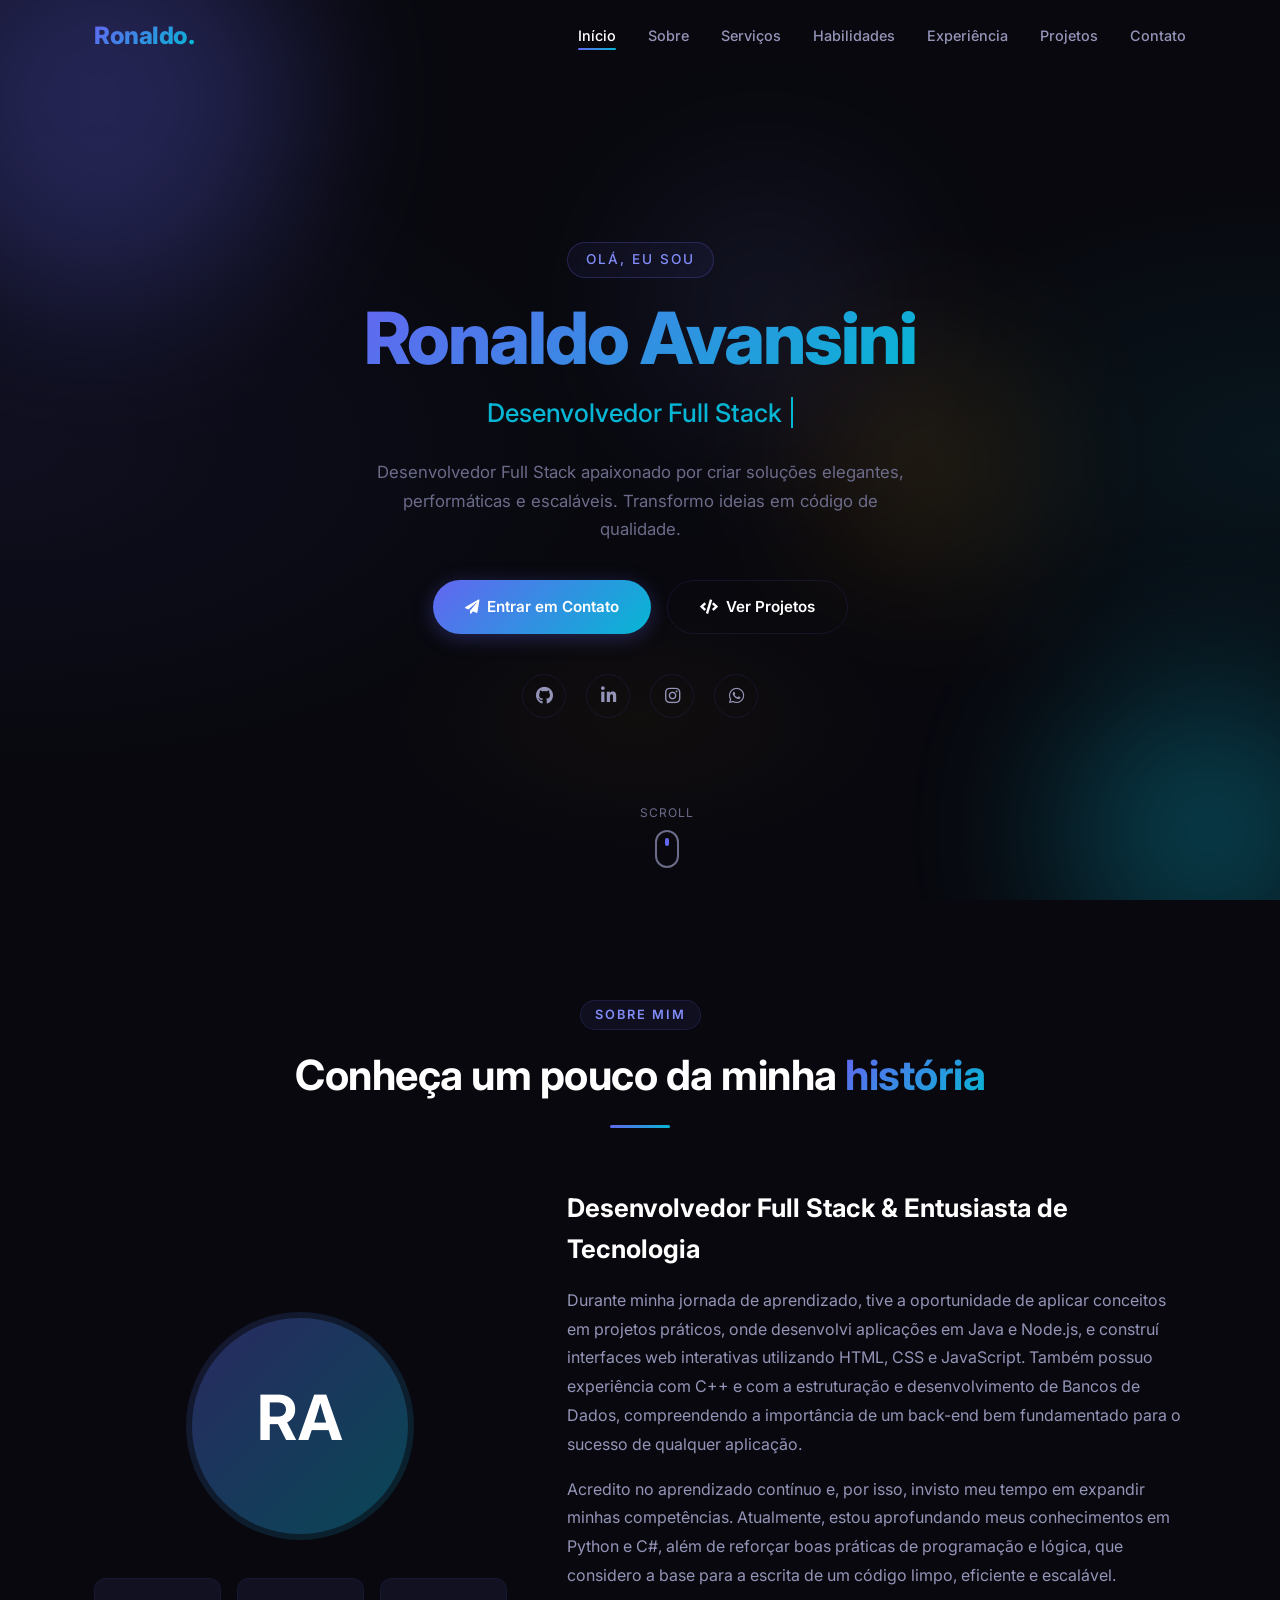
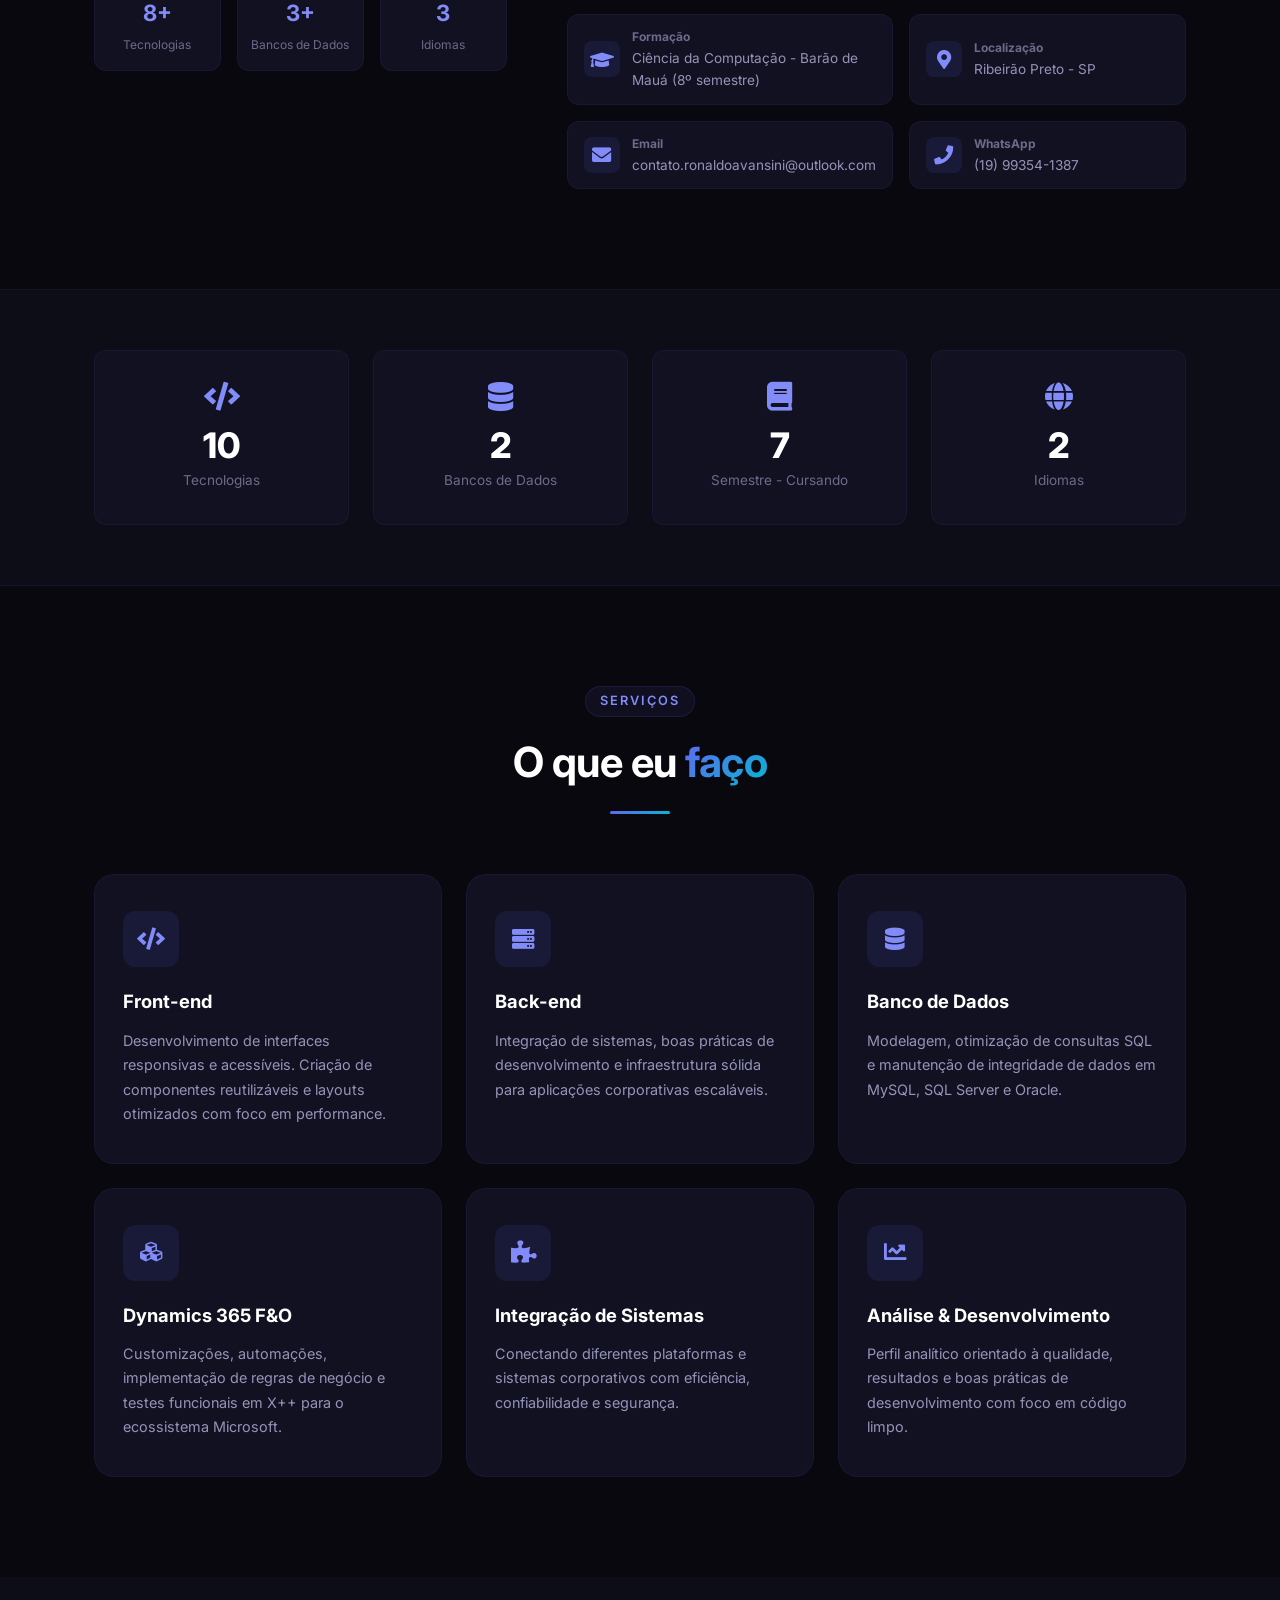
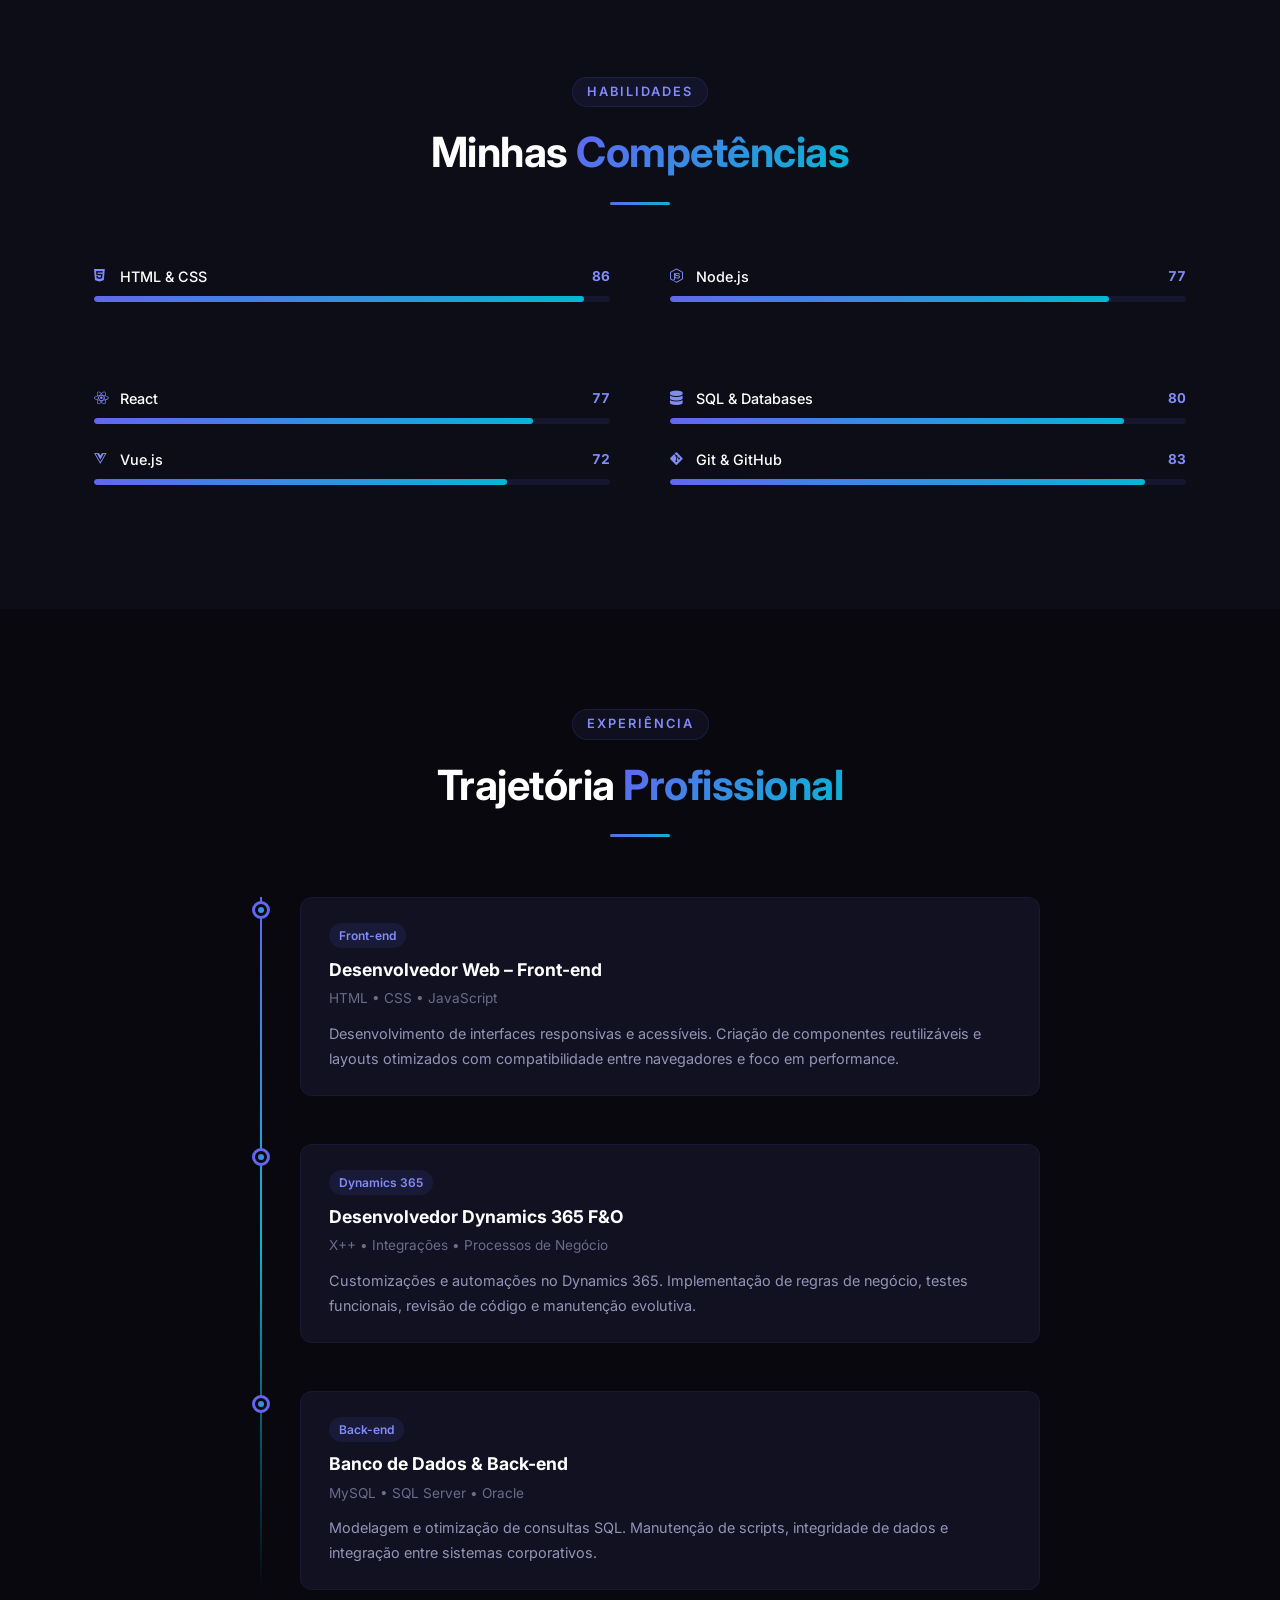
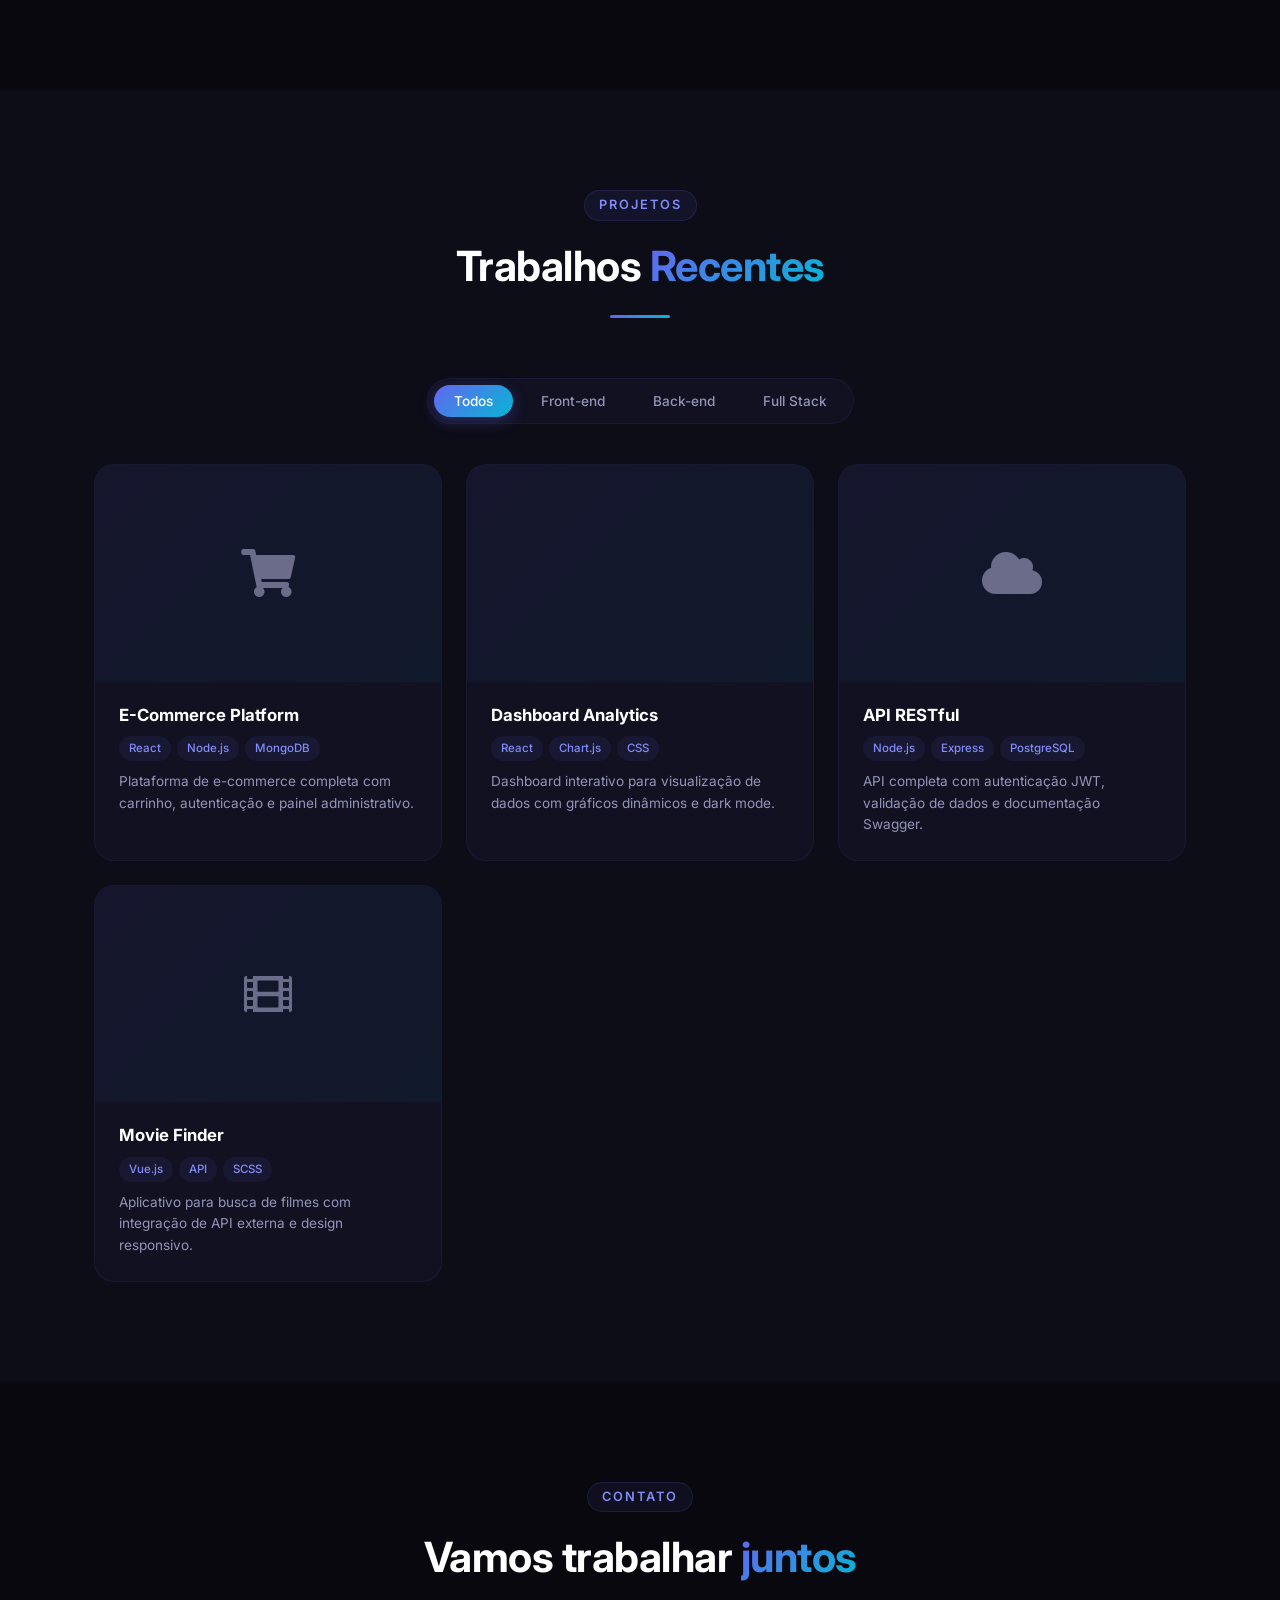
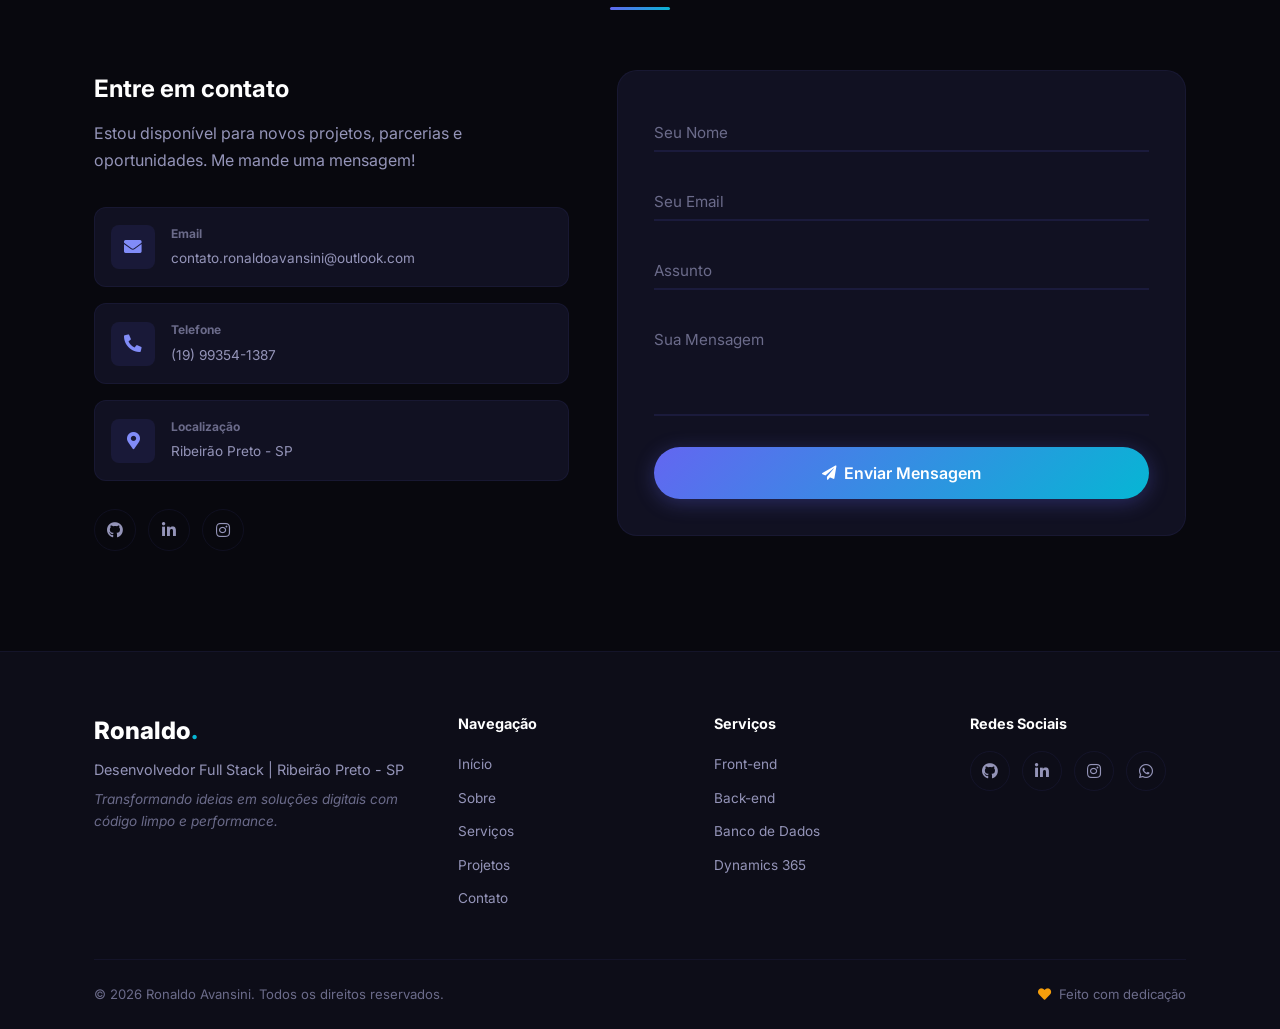
==== index.html @ d924226b "Reapply "Atualização de Interface" This reverts commit 28bd4f7b50e8bfcf56c2b84a82178a6b8c3a522e." ====
<!DOCTYPE html>
<html lang="pt-BR">
<head>
    <meta charset="UTF-8">
    <meta name="viewport" content="width=device-width, initial-scale=1.0">
    <meta name="description" content="Ronaldo Avansini - Desenvolvedor Full Stack especializado em Front-end, Back-end e Banco de Dados. Baseado em Ribeirão Preto - SP.">
    <meta name="theme-color" content="#6366f1">
    <meta name="author" content="Ronaldo Avansini">

    <link rel="preconnect" href="https://fonts.googleapis.com">
    <link rel="preconnect" href="https://fonts.gstatic.com" crossorigin>
    <link href="https://fonts.googleapis.com/css2?family=Inter:wght@300;400;500;600;700;800&display=swap" rel="stylesheet">

    <link rel="stylesheet" href="vendor/font-awesome/css/all.min.css">
    <link rel="stylesheet" href="css/style.css">

    <title>Ronaldo Avansini | Desenvolvedor Full Stack</title>
</head>
<body>

    <!-- Progress Bar -->
    <div class="progress-bar" id="progressBar"></div>

    <!-- Navbar -->
    <nav class="navbar" id="navbar">
        <div class="container">
            <a class="navbar-logo" href="#hero">
                <span class="logo-text">Ronaldo<span class="logo-accent">.</span></span>
            </a>
            <ul class="navbar-links" id="navLinks">
                <li><a href="#hero" class="nav-link active">Início</a></li>
                <li><a href="#about" class="nav-link">Sobre</a></li>
                <li><a href="#services" class="nav-link">Serviços</a></li>
                <li><a href="#skills" class="nav-link">Habilidades</a></li>
                <li><a href="#experience" class="nav-link">Experiência</a></li>
                <li><a href="#projects" class="nav-link">Projetos</a></li>
                <li><a href="#contact" class="nav-link">Contato</a></li>
            </ul>
            <button class="menu-toggle" id="menuToggle" aria-label="Menu">
                <span></span><span></span><span></span>
            </button>
        </div>
    </nav>

    <!-- Hero -->
    <section class="hero" id="hero">
        <div class="hero-bg">
            <div class="hero-orbs">
                <div class="orb orb-1"></div>
                <div class="orb orb-2"></div>
                <div class="orb orb-3"></div>
                <div class="orb orb-4"></div>
            </div>
        </div>
        <div class="container hero-content">
            <span class="hero-badge">Olá, eu sou</span>
            <h1 class="hero-title">Ronaldo Avansini</h1>
            <p class="hero-subtitle">
                <span class="typed-text" id="typedText"></span>
                <span class="cursor">&nbsp;</span>
            </p>
            <p class="hero-description">
                Desenvolvedor Full Stack apaixonado por criar soluções elegantes, performáticas e escaláveis. Transformo ideias em código de qualidade.
            </p>
            <div class="hero-buttons">
                <a href="#contact" class="btn btn-primary">
                    <i class="fas fa-paper-plane"></i> Entrar em Contato
                </a>
                <a href="#projects" class="btn btn-outline">
                    <i class="fas fa-code"></i> Ver Projetos
                </a>
            </div>
            <div class="hero-social">
                <a href="https://github.com/Getsuga01" target="_blank" rel="noopener noreferrer" aria-label="GitHub">
                    <i class="fab fa-github"></i>
                </a>
                <a href="https://linkedin.com/in/ronaldo-avansini" target="_blank" rel="noopener noreferrer" aria-label="LinkedIn">
                    <i class="fab fa-linkedin-in"></i>
                </a>
                <a href="https://instagram.com/ronaldoavansini" target="_blank" rel="noopener noreferrer" aria-label="Instagram">
                    <i class="fab fa-instagram"></i>
                </a>
                <a href="https://api.whatsapp.com/send?phone=5519993541387" target="_blank" rel="noopener noreferrer" aria-label="WhatsApp">
                    <i class="fab fa-whatsapp"></i>
                </a>
            </div>
        </div>
        <div class="scroll-indicator">
            <span>Scroll</span>
            <div class="scroll-mouse">
                <div class="scroll-dot"></div>
            </div>
        </div>
    </section>

    <!-- About -->
    <section class="section" id="about">
        <div class="container">
            <div class="section-header">
                <span class="section-tag">Sobre Mim</span>
                <h2 class="section-title">Conheça um pouco da minha <span class="gradient-text">história</span></h2>
                <div class="section-divider"></div>
            </div>
            <div class="about-grid">
                <div class="about-image-wrapper">
                    <div class="about-avatar">
                        <svg viewBox="0 0 200 200" xmlns="http://www.w3.org/2000/svg">
                            <defs>
                                <linearGradient id="avatarGrad" x1="0%" y1="0%" x2="100%" y2="100%">
                                    <stop offset="0%" stop-color="#6366f1"/>
                                    <stop offset="100%" stop-color="#06b6d4"/>
                                </linearGradient>
                            </defs>
                            <circle cx="100" cy="100" r="95" fill="url(#avatarGrad)" opacity="0.15"/>
                            <circle cx="100" cy="100" r="90" fill="url(#avatarGrad)" opacity="0.25"/>
                            <text x="100" y="112" text-anchor="middle" font-family="Inter, sans-serif" font-size="52" font-weight="700" fill="#fff">RA</text>
                        </svg>
                    </div>
                    <div class="about-stats-mini">
                        <div class="mini-stat">
                            <span class="mini-stat-num">8+</span>
                            <span class="mini-stat-label">Tecnologias</span>
                        </div>
                        <div class="mini-stat">
                            <span class="mini-stat-num">3+</span>
                            <span class="mini-stat-label">Bancos de Dados</span>
                        </div>
                        <div class="mini-stat">
                            <span class="mini-stat-num">3</span>
                            <span class="mini-stat-label">Idiomas</span>
                        </div>
                    </div>
                </div>
                <div class="about-content">
                    <h3 class="about-heading">Desenvolvedor Full Stack & Entusiasta de Tecnologia</h3>
                    <p class="about-text">
                        Durante minha jornada de aprendizado, tive a oportunidade de aplicar conceitos em projetos práticos, onde desenvolvi aplicações em Java e Node.js, e construí interfaces web interativas utilizando HTML, CSS e JavaScript. Também possuo experiência com C++ e com a estruturação e desenvolvimento de Bancos de Dados, compreendendo a importância de um back-end bem fundamentado para o sucesso de qualquer aplicação.
                    </p>
                    <p class="about-text">
                        Acredito no aprendizado contínuo e, por isso, invisto meu tempo em expandir minhas competências. Atualmente, estou aprofundando meus conhecimentos em Python e C#, além de reforçar boas práticas de programação e lógica, que considero a base para a escrita de um código limpo, eficiente e escalável.
                    </p>
                    <div class="about-info-grid">
                        <div class="about-info-item">
                            <i class="fas fa-graduation-cap"></i>
                            <div>
                                <strong>Formação</strong>
                                <span>Ciência da Computação - Barão de Mauá (8º semestre)</span>
                            </div>
                        </div>
                        <div class="about-info-item">
                            <i class="fas fa-map-marker-alt"></i>
                            <div>
                                <strong>Localização</strong>
                                <span>Ribeirão Preto - SP</span>
                            </div>
                        </div>
                        <div class="about-info-item">
                            <i class="fas fa-envelope"></i>
                            <div>
                                <strong>Email</strong>
                                <a href="mailto:contato.ronaldoavansini@outlook.com">contato.ronaldoavansini@outlook.com</a>
                            </div>
                        </div>
                        <div class="about-info-item">
                            <i class="fas fa-phone"></i>
                            <div>
                                <strong>WhatsApp</strong>
                                <a href="https://api.whatsapp.com/send?phone=5519993541387" target="_blank">(19) 99354-1387</a>
                            </div>
                        </div>
                    </div>
                </div>
            </div>
        </div>
    </section>

    <!-- Stats -->
    <section class="stats-section">
        <div class="container">
            <div class="stats-grid" id="statsGrid">
                <div class="stat-card">
                    <i class="fas fa-code"></i>
                    <div class="stat-number" data-target="11">0</div>
                    <span class="stat-label">Tecnologias</span>
                </div>
                <div class="stat-card">
                    <i class="fas fa-database"></i>
                    <div class="stat-number" data-target="3">0</div>
                    <span class="stat-label">Bancos de Dados</span>
                </div>
                <div class="stat-card">
                    <i class="fas fa-book"></i>
                    <div class="stat-number" data-target="8">0</div>
                    <span class="stat-label">Semestre - Cursando</span>
                </div>
                <div class="stat-card">
                    <i class="fas fa-globe"></i>
                    <div class="stat-number" data-target="3">0</div>
                    <span class="stat-label">Idiomas</span>
                </div>
            </div>
        </div>
    </section>

    <!-- Services -->
    <section class="section" id="services">
        <div class="container">
            <div class="section-header">
                <span class="section-tag">Serviços</span>
                <h2 class="section-title">O que eu <span class="gradient-text">faço</span></h2>
                <div class="section-divider"></div>
            </div>
            <div class="services-grid" id="servicesGrid">
                <div class="service-card" data-tilt>
                    <div class="service-icon">
                        <i class="fas fa-code"></i>
                    </div>
                    <h3 class="service-title">Front-end</h3>
                    <p class="service-desc">Desenvolvimento de interfaces responsivas e acessíveis. Criação de componentes reutilizáveis e layouts otimizados com foco em performance.</p>
                </div>
                <div class="service-card" data-tilt>
                    <div class="service-icon">
                        <i class="fas fa-server"></i>
                    </div>
                    <h3 class="service-title">Back-end</h3>
                    <p class="service-desc">Integração de sistemas, boas práticas de desenvolvimento e infraestrutura sólida para aplicações corporativas escaláveis.</p>
                </div>
                <div class="service-card" data-tilt>
                    <div class="service-icon">
                        <i class="fas fa-database"></i>
                    </div>
                    <h3 class="service-title">Banco de Dados</h3>
                    <p class="service-desc">Modelagem, otimização de consultas SQL e manutenção de integridade de dados em MySQL, SQL Server e Oracle.</p>
                </div>
                <div class="service-card" data-tilt>
                    <div class="service-icon">
                        <i class="fas fa-cubes"></i>
                    </div>
                    <h3 class="service-title">Dynamics 365 F&O</h3>
                    <p class="service-desc">Customizações, automações, implementação de regras de negócio e testes funcionais em X++ para o ecossistema Microsoft.</p>
                </div>
                <div class="service-card" data-tilt>
                    <div class="service-icon">
                        <i class="fas fa-puzzle-piece"></i>
                    </div>
                    <h3 class="service-title">Integração de Sistemas</h3>
                    <p class="service-desc">Conectando diferentes plataformas e sistemas corporativos com eficiência, confiabilidade e segurança.</p>
                </div>
                <div class="service-card" data-tilt>
                    <div class="service-icon">
                        <i class="fas fa-chart-line"></i>
                    </div>
                    <h3 class="service-title">Análise & Desenvolvimento</h3>
                    <p class="service-desc">Perfil analítico orientado à qualidade, resultados e boas práticas de desenvolvimento com foco em código limpo.</p>
                </div>
            </div>
        </div>
    </section>

    <!-- Skills -->
    <section class="section section-alt" id="skills">
        <div class="container">
            <div class="section-header">
                <span class="section-tag">Habilidades</span>
                <h2 class="section-title">Minhas <span class="gradient-text">Competências</span></h2>
                <div class="section-divider"></div>
            </div>
            <div class="skills-grid" id="skillsGrid">
                <div class="skill-group">
                    <div class="skill-item">
                        <div class="skill-header">
                            <span><i class="fab fa-html5"></i> HTML & CSS</span>
                            <span class="skill-percent" data-target="95">0%</span>
                        </div>
                        <div class="skill-bar">
                            <div class="skill-progress" data-width="95"></div>
                        </div>
                    </div>
                    <div class="skill-item">
                        <div class="skill-header">
                            <span><i class="fab fa-js"></i> JavaScript</span>
                            <span class="skill-percent" data-target="90">0%</span>
                        </div>
                        <div class="skill-bar">
                            <div class="skill-progress" data-width="90"></div>
                        </div>
                    </div>
                    <div class="skill-item">
                        <div class="skill-header">
                            <span><i class="fab fa-react"></i> React</span>
                            <span class="skill-percent" data-target="85">0%</span>
                        </div>
                        <div class="skill-bar">
                            <div class="skill-progress" data-width="85"></div>
                        </div>
                    </div>
                    <div class="skill-item">
                        <div class="skill-header">
                            <span><i class="fab fa-vuejs"></i> Vue.js</span>
                            <span class="skill-percent" data-target="80">0%</span>
                        </div>
                        <div class="skill-bar">
                            <div class="skill-progress" data-width="80"></div>
                        </div>
                    </div>
                </div>
                <div class="skill-group">
                    <div class="skill-item">
                        <div class="skill-header">
                            <span><i class="fab fa-node-js"></i> Node.js</span>
                            <span class="skill-percent" data-target="85">0%</span>
                        </div>
                        <div class="skill-bar">
                            <div class="skill-progress" data-width="85"></div>
                        </div>
                    </div>
                    <div class="skill-item">
                        <div class="skill-header">
                            <span><i class="fab fa-python"></i> Python</span>
                            <span class="skill-percent" data-target="75">0%</span>
                        </div>
                        <div class="skill-bar">
                            <div class="skill-progress" data-width="75"></div>
                        </div>
                    </div>
                    <div class="skill-item">
                        <div class="skill-header">
                            <span><i class="fas fa-database"></i> SQL & Databases</span>
                            <span class="skill-percent" data-target="88">0%</span>
                        </div>
                        <div class="skill-bar">
                            <div class="skill-progress" data-width="88"></div>
                        </div>
                    </div>
                    <div class="skill-item">
                        <div class="skill-header">
                            <span><i class="fab fa-git-alt"></i> Git & GitHub</span>
                            <span class="skill-percent" data-target="92">0%</span>
                        </div>
                        <div class="skill-bar">
                            <div class="skill-progress" data-width="92"></div>
                        </div>
                    </div>
                </div>
            </div>
        </div>
    </section>

    <!-- Experience -->
    <section class="section" id="experience">
        <div class="container">
            <div class="section-header">
                <span class="section-tag">Experiência</span>
                <h2 class="section-title">Trajetória <span class="gradient-text">Profissional</span></h2>
                <div class="section-divider"></div>
            </div>
            <div class="timeline" id="timeline">
                <div class="timeline-item">
                    <div class="timeline-dot"></div>
                    <div class="timeline-content">
                        <span class="timeline-tag">Front-end</span>
                        <h3>Desenvolvedor Web – Front-end</h3>
                        <div class="timeline-company">HTML &bull; CSS &bull; JavaScript</div>
                        <p>Desenvolvimento de interfaces responsivas e acessíveis. Criação de componentes reutilizáveis e layouts otimizados com compatibilidade entre navegadores e foco em performance.</p>
                    </div>
                </div>
                <div class="timeline-item">
                    <div class="timeline-dot"></div>
                    <div class="timeline-content">
                        <span class="timeline-tag">Dynamics 365</span>
                        <h3>Desenvolvedor Dynamics 365 F&O</h3>
                        <div class="timeline-company">X++ &bull; Integrações &bull; Processos de Negócio</div>
                        <p>Customizações e automações no Dynamics 365. Implementação de regras de negócio, testes funcionais, revisão de código e manutenção evolutiva.</p>
                    </div>
                </div>
                <div class="timeline-item">
                    <div class="timeline-dot"></div>
                    <div class="timeline-content">
                        <span class="timeline-tag">Back-end</span>
                        <h3>Banco de Dados & Back-end</h3>
                        <div class="timeline-company">MySQL &bull; SQL Server &bull; Oracle</div>
                        <p>Modelagem e otimização de consultas SQL. Manutenção de scripts, integridade de dados e integração entre sistemas corporativos.</p>
                    </div>
                </div>
            </div>
        </div>
    </section>

    <!-- Projects -->
    <section class="section section-alt" id="projects">
        <div class="container">
            <div class="section-header">
                <span class="section-tag">Projetos</span>
                <h2 class="section-title">Trabalhos <span class="gradient-text">Recentes</span></h2>
                <div class="section-divider"></div>
            </div>
            <div class="projects-header">
                <div class="projects-filter" id="projectsFilter">
                    <button class="filter-btn active" data-filter="all">Todos</button>
                    <button class="filter-btn" data-filter="frontend">Front-end</button>
                    <button class="filter-btn" data-filter="backend">Back-end</button>
                    <button class="filter-btn" data-filter="fullstack">Full Stack</button>
                </div>
            </div>
            <div class="projects-grid" id="projectsGrid">

                <div class="project-card" data-category="fullstack">
                    <div class="project-thumb">
                        <div class="project-placeholder">
                            <i class="fas fa-shopping-cart"></i>
                        </div>
                        <div class="project-overlay">
                            <a href="https://github.com/Getsuga01" target="_blank" class="project-link">
                                <i class="fab fa-github"></i> Ver Código
                            </a>
                        </div>
                    </div>
                    <div class="project-info">
                        <h3>E-Commerce Platform</h3>
                        <div class="project-tags">
                            <span>React</span><span>Node.js</span><span>MongoDB</span>
                        </div>
                        <p>Plataforma de e-commerce completa com carrinho, autenticação e painel administrativo.</p>
                    </div>
                </div>

                <div class="project-card" data-category="frontend">
                    <div class="project-thumb">
                        <div class="project-placeholder">
                            <i class="fas fa-dashboard"></i>
                        </div>
                        <div class="project-overlay">
                            <a href="https://github.com/Getsuga01" target="_blank" class="project-link">
                                <i class="fab fa-github"></i> Ver Código
                            </a>
                        </div>
                    </div>
                    <div class="project-info">
                        <h3>Dashboard Analytics</h3>
                        <div class="project-tags">
                            <span>React</span><span>Chart.js</span><span>CSS</span>
                        </div>
                        <p>Dashboard interativo para visualização de dados com gráficos dinâmicos e dark mode.</p>
                    </div>
                </div>

                <div class="project-card" data-category="backend">
                    <div class="project-thumb">
                        <div class="project-placeholder">
                            <i class="fas fa-cloud"></i>
                        </div>
                        <div class="project-overlay">
                            <a href="https://github.com/Getsuga01" target="_blank" class="project-link">
                                <i class="fab fa-github"></i> Ver Código
                            </a>
                        </div>
                    </div>
                    <div class="project-info">
                        <h3>API RESTful</h3>
                        <div class="project-tags">
                            <span>Node.js</span><span>Express</span><span>PostgreSQL</span>
                        </div>
                        <p>API completa com autenticação JWT, validação de dados e documentação Swagger.</p>
                    </div>
                </div>

                <div class="project-card" data-category="frontend">
                    <div class="project-thumb">
                        <div class="project-placeholder">
                            <i class="fas fa-film"></i>
                        </div>
                        <div class="project-overlay">
                            <a href="https://github.com/Getsuga01" target="_blank" class="project-link">
                                <i class="fab fa-github"></i> Ver Código
                            </a>
                        </div>
                    </div>
                    <div class="project-info">
                        <h3>Movie Finder</h3>
                        <div class="project-tags">
                            <span>Vue.js</span><span>API</span><span>SCSS</span>
                        </div>
                        <p>Aplicativo para busca de filmes com integração de API externa e design responsivo.</p>
                    </div>
                </div>

            </div>
        </div>
    </section>

    <!-- Contact -->
    <section class="section" id="contact">
        <div class="container">
            <div class="section-header">
                <span class="section-tag">Contato</span>
                <h2 class="section-title">Vamos trabalhar <span class="gradient-text">juntos</span></h2>
                <div class="section-divider"></div>
            </div>
            <div class="contact-grid">
                <div class="contact-info">
                    <h3>Entre em contato</h3>
                    <p>Estou disponível para novos projetos, parcerias e oportunidades. Me mande uma mensagem!</p>
                    <div class="contact-details">
                        <div class="contact-item">
                            <div class="contact-icon">
                                <i class="fas fa-envelope"></i>
                            </div>
                            <div>
                                <strong>Email</strong>
                                <a href="mailto:contato.ronaldoavansini@outlook.com">contato.ronaldoavansini@outlook.com</a>
                            </div>
                        </div>
                        <div class="contact-item">
                            <div class="contact-icon">
                                <i class="fas fa-phone-alt"></i>
                            </div>
                            <div>
                                <strong>Telefone</strong>
                                <a href="https://api.whatsapp.com/send?phone=5519993541387" target="_blank">(19) 99354-1387</a>
                            </div>
                        </div>
                        <div class="contact-item">
                            <div class="contact-icon">
                                <i class="fas fa-map-marker-alt"></i>
                            </div>
                            <div>
                                <strong>Localização</strong>
                                <span>Ribeirão Preto - SP</span>
                            </div>
                        </div>
                    </div>
                    <div class="contact-social">
                        <a href="https://github.com/Getsuga01" target="_blank" rel="noopener noreferrer" aria-label="GitHub">
                            <i class="fab fa-github"></i>
                        </a>
                        <a href="https://linkedin.com/in/ronaldo-avansini" target="_blank" rel="noopener noreferrer" aria-label="LinkedIn">
                            <i class="fab fa-linkedin-in"></i>
                        </a>
                        <a href="https://instagram.com/ronaldoavansini" target="_blank" rel="noopener noreferrer" aria-label="Instagram">
                            <i class="fab fa-instagram"></i>
                        </a>
                    </div>
                </div>
                <form class="contact-form" id="contactForm">
                    <div class="form-group">
                        <input type="text" id="formName" class="form-input" required>
                        <label for="formName" class="form-label">Seu Nome</label>
                        <span class="form-line"></span>
                    </div>
                    <div class="form-group">
                        <input type="email" id="formEmail" class="form-input" required>
                        <label for="formEmail" class="form-label">Seu Email</label>
                        <span class="form-line"></span>
                    </div>
                    <div class="form-group">
                        <input type="text" id="formSubject" class="form-input" required>
                        <label for="formSubject" class="form-label">Assunto</label>
                        <span class="form-line"></span>
                    </div>
                    <div class="form-group">
                        <textarea id="formMessage" class="form-input" rows="4" required></textarea>
                        <label for="formMessage" class="form-label">Sua Mensagem</label>
                        <span class="form-line"></span>
                    </div>
                    <button type="submit" class="btn btn-primary btn-submit">
                        <i class="fas fa-paper-plane"></i> Enviar Mensagem
                    </button>
                </form>
            </div>
        </div>
    </section>

    <!-- Footer -->
    <footer class="footer">
        <div class="container">
            <div class="footer-grid">
                <div class="footer-brand">
                    <h3>Ronaldo<span class="logo-accent">.</span></h3>
                    <p>Desenvolvedor Full Stack | Ribeirão Preto - SP</p>
                    <p class="footer-tagline">Transformando ideias em soluções digitais com código limpo e performance.</p>
                </div>
                <div class="footer-links">
                    <h4>Navegação</h4>
                    <ul>
                        <li><a href="#hero">Início</a></li>
                        <li><a href="#about">Sobre</a></li>
                        <li><a href="#services">Serviços</a></li>
                        <li><a href="#projects">Projetos</a></li>
                        <li><a href="#contact">Contato</a></li>
                    </ul>
                </div>
                <div class="footer-links">
                    <h4>Serviços</h4>
                    <ul>
                        <li><a href="#services">Front-end</a></li>
                        <li><a href="#services">Back-end</a></li>
                        <li><a href="#services">Banco de Dados</a></li>
                        <li><a href="#services">Dynamics 365</a></li>
                    </ul>
                </div>
                <div class="footer-social">
                    <h4>Redes Sociais</h4>
                    <div class="footer-social-links">
                        <a href="https://github.com/Getsuga01" target="_blank" rel="noopener noreferrer" aria-label="GitHub">
                            <i class="fab fa-github"></i>
                        </a>
                        <a href="https://linkedin.com/in/ronaldo-avansini" target="_blank" rel="noopener noreferrer" aria-label="LinkedIn">
                            <i class="fab fa-linkedin-in"></i>
                        </a>
                        <a href="https://instagram.com/ronaldoavansini" target="_blank" rel="noopener noreferrer" aria-label="Instagram">
                            <i class="fab fa-instagram"></i>
                        </a>
                        <a href="https://api.whatsapp.com/send?phone=5519993541387" target="_blank" rel="noopener noreferrer" aria-label="WhatsApp">
                            <i class="fab fa-whatsapp"></i>
                        </a>
                    </div>
                </div>
            </div>
            <div class="footer-bottom">
                <p>&copy; 2026 Ronaldo Avansini. Todos os direitos reservados.</p>
                <p class="footer-made-with">
                    <i class="fas fa-heart"></i> Feito com dedicação
                </p>
            </div>
        </div>
    </footer>

    <!-- Back to Top -->
    <button class="back-to-top" id="backToTop" aria-label="Voltar ao topo">
        <i class="fas fa-arrow-up"></i>
    </button>

    <script src="js/main.js" defer></script>
</body>
</html>
---- css/style.css ----
/* ============================================
   Ronaldo Avansini | Portfolio v3.0
   Design System & Styles
   ============================================ */

/* --- Variables / Design Tokens --- */
:root {
    --primary: #6366f1;
    --primary-dark: #4f46e5;
    --primary-light: #818cf8;
    --secondary: #06b6d4;
    --accent: #f59e0b;
    --bg: #08080e;
    --bg-alt: #0d0d18;
    --bg-card: #111122;
    --bg-card-hover: #181830;
    --text: #ffffff;
    --text-secondary: #9494b8;
    --text-muted: #6b6b8a;
    --border: rgba(99, 102, 241, 0.12);
    --border-light: rgba(99, 102, 241, 0.08);
    --gradient-primary: linear-gradient(135deg, var(--primary), var(--secondary));
    --gradient-accent: linear-gradient(135deg, var(--primary), var(--accent));
    --gradient-bg: linear-gradient(180deg, var(--bg) 0%, var(--bg-alt) 100%);
    --radius-sm: 8px;
    --radius-md: 12px;
    --radius-lg: 20px;
    --radius-xl: 28px;
    --shadow-sm: 0 2px 8px rgba(0,0,0,0.3);
    --shadow-md: 0 4px 20px rgba(0,0,0,0.4);
    --shadow-lg: 0 8px 40px rgba(0,0,0,0.5);
    --shadow-glow: 0 0 30px rgba(99, 102, 241, 0.15);
    --transition: 0.3s cubic-bezier(0.4, 0, 0.2, 1);
    --transition-slow: 0.5s cubic-bezier(0.4, 0, 0.2, 1);
    --font: 'Inter', -apple-system, BlinkMacSystemFont, sans-serif;
    --container: 1140px;
    --nav-height: 72px;
}

/* --- Reset & Base --- */
*, *::before, *::after {
    margin: 0;
    padding: 0;
    box-sizing: border-box;
}

html {
    scroll-behavior: smooth;
    scroll-padding-top: var(--nav-height);
}

body {
    font-family: var(--font);
    background: var(--bg);
    color: var(--text);
    line-height: 1.6;
    overflow-x: hidden;
    -webkit-font-smoothing: antialiased;
}

::-webkit-scrollbar { width: 6px; }
::-webkit-scrollbar-track { background: var(--bg); }
::-webkit-scrollbar-thumb { background: var(--primary); border-radius: 3px; }
::selection { background: var(--primary); color: #fff; }

img { max-width: 100%; display: block; }
a { text-decoration: none; color: inherit; }
ul { list-style: none; }

.container {
    max-width: var(--container);
    margin: 0 auto;
    padding: 0 24px;
}

/* --- Progress Bar --- */
.progress-bar {
    position: fixed;
    top: 0;
    left: 0;
    height: 3px;
    background: var(--gradient-primary);
    z-index: 9999;
    width: 0%;
    transition: width 0.1s linear;
}

/* --- Navbar --- */
.navbar {
    position: fixed;
    top: 0;
    left: 0;
    right: 0;
    height: var(--nav-height);
    z-index: 1000;
    transition: var(--transition);
    background: transparent;
}

.navbar.scrolled {
    background: rgba(8, 8, 14, 0.85);
    backdrop-filter: blur(20px);
    -webkit-backdrop-filter: blur(20px);
    border-bottom: 1px solid var(--border);
}

.navbar .container {
    display: flex;
    align-items: center;
    justify-content: space-between;
    height: 100%;
}

.navbar-logo {
    font-size: 1.5rem;
    font-weight: 800;
    letter-spacing: -0.5px;
}

.logo-text {
    background: var(--gradient-primary);
    -webkit-background-clip: text;
    -webkit-text-fill-color: transparent;
    background-clip: text;
}

.logo-accent {
    -webkit-text-fill-color: initial;
    color: var(--secondary);
}

.navbar-links {
    display: flex;
    gap: 32px;
    align-items: center;
}

.nav-link {
    font-size: 0.9rem;
    font-weight: 500;
    color: var(--text-secondary);
    position: relative;
    padding: 4px 0;
    transition: var(--transition);
}

.nav-link::after {
    content: '';
    position: absolute;
    bottom: -2px;
    left: 0;
    width: 0;
    height: 2px;
    background: var(--gradient-primary);
    transition: var(--transition);
    border-radius: 1px;
}

.nav-link:hover,
.nav-link.active {
    color: var(--text);
}

.nav-link:hover::after,
.nav-link.active::after {
    width: 100%;
}

.menu-toggle {
    display: none;
    background: none;
    border: none;
    cursor: pointer;
    padding: 8px;
    flex-direction: column;
    gap: 5px;
    z-index: 1001;
}

.menu-toggle span {
    display: block;
    width: 24px;
    height: 2px;
    background: var(--text);
    border-radius: 2px;
    transition: var(--transition);
}

.menu-toggle.open span:nth-child(1) {
    transform: rotate(45deg) translate(5px, 5px);
}

.menu-toggle.open span:nth-child(2) {
    opacity: 0;
}

.menu-toggle.open span:nth-child(3) {
    transform: rotate(-45deg) translate(5px, -5px);
}

/* --- Hero --- */
.hero {
    position: relative;
    min-height: 100vh;
    display: flex;
    align-items: center;
    overflow: hidden;
    background: var(--bg);
}

.hero-bg {
    position: absolute;
    inset: 0;
    overflow: hidden;
}

.hero-bg::before {
    content: '';
    position: absolute;
    inset: 0;
    background:
        radial-gradient(ellipse 80% 60% at 0% 50%, rgba(99, 102, 241, 0.08) 0%, transparent 60%),
        radial-gradient(ellipse 60% 50% at 100% 50%, rgba(6, 182, 212, 0.08) 0%, transparent 60%),
        radial-gradient(ellipse 40% 30% at 50% 80%, rgba(245, 158, 11, 0.04) 0%, transparent 50%);
}

.hero-orbs {
    position: absolute;
    inset: 0;
    pointer-events: none;
}

.orb {
    position: absolute;
    border-radius: 50%;
    filter: blur(80px);
    opacity: 0.3;
}

.orb-1 {
    width: 400px;
    height: 400px;
    background: var(--primary);
    top: -100px;
    left: -100px;
    animation: orbFloat 20s ease-in-out infinite;
}

.orb-2 {
    width: 300px;
    height: 300px;
    background: var(--secondary);
    bottom: -80px;
    right: -80px;
    animation: orbFloat 25s ease-in-out infinite reverse;
}

.orb-3 {
    width: 200px;
    height: 200px;
    background: var(--accent);
    top: 40%;
    right: 20%;
    animation: orbFloat 30s ease-in-out infinite 5s;
    opacity: 0.15;
}

.orb-4 {
    width: 250px;
    height: 250px;
    background: var(--primary-light);
    top: 20%;
    left: 50%;
    animation: orbFloat 22s ease-in-out infinite 2s;
    opacity: 0.1;
}

.hero-content {
    position: relative;
    z-index: 2;
    text-align: center;
    padding: 120px 0 60px;
}

.hero-badge {
    display: inline-block;
    font-size: 0.85rem;
    font-weight: 500;
    color: var(--primary-light);
    letter-spacing: 2px;
    text-transform: uppercase;
    margin-bottom: 20px;
    padding: 6px 18px;
    border: 1px solid rgba(99, 102, 241, 0.25);
    border-radius: 50px;
    background: rgba(99, 102, 241, 0.06);
}

.hero-title {
    font-size: clamp(2.8rem, 6vw, 4.5rem);
    font-weight: 800;
    letter-spacing: -2px;
    line-height: 1.1;
    margin-bottom: 16px;
    background: var(--gradient-primary);
    -webkit-background-clip: text;
    -webkit-text-fill-color: transparent;
    background-clip: text;
    animation: fadeInUp 0.8s ease-out;
}

.hero-subtitle {
    font-size: clamp(1.2rem, 2.5vw, 1.6rem);
    font-weight: 400;
    color: var(--text-secondary);
    margin-bottom: 24px;
    min-height: 2rem;
    animation: fadeInUp 0.8s ease-out 0.2s both;
}

.typed-text {
    color: var(--secondary);
    font-weight: 500;
}

.cursor {
    display: inline-block;
    width: 2px;
    height: 1.2em;
    background: var(--secondary);
    margin-left: 2px;
    animation: blink 0.7s infinite;
    vertical-align: text-bottom;
}

.hero-description {
    max-width: 560px;
    margin: 0 auto 36px;
    color: var(--text-muted);
    font-size: 1.05rem;
    line-height: 1.7;
    animation: fadeInUp 0.8s ease-out 0.3s both;
}

.hero-buttons {
    display: flex;
    gap: 16px;
    justify-content: center;
    flex-wrap: wrap;
    animation: fadeInUp 0.8s ease-out 0.4s both;
}

.btn {
    display: inline-flex;
    align-items: center;
    gap: 8px;
    padding: 14px 32px;
    border-radius: 50px;
    font-size: 0.95rem;
    font-weight: 600;
    border: none;
    cursor: pointer;
    transition: var(--transition);
    font-family: var(--font);
}

.btn i { font-size: 0.9rem; }

.btn-primary {
    background: var(--gradient-primary);
    color: #fff;
    box-shadow: 0 4px 20px rgba(99, 102, 241, 0.3);
}

.btn-primary:hover {
    transform: translateY(-2px);
    box-shadow: 0 8px 30px rgba(99, 102, 241, 0.45);
}

.btn-outline {
    background: transparent;
    color: var(--text);
    border: 1.5px solid var(--border);
}

.btn-outline:hover {
    border-color: var(--primary);
    background: rgba(99, 102, 241, 0.08);
    transform: translateY(-2px);
}

.hero-social {
    display: flex;
    gap: 20px;
    justify-content: center;
    margin-top: 40px;
    animation: fadeInUp 0.8s ease-out 0.5s both;
}

.hero-social a {
    width: 44px;
    height: 44px;
    display: flex;
    align-items: center;
    justify-content: center;
    border-radius: 50%;
    border: 1px solid var(--border);
    color: var(--text-secondary);
    font-size: 1.1rem;
    transition: var(--transition);
}

.hero-social a:hover {
    color: var(--text);
    border-color: var(--primary);
    background: rgba(99, 102, 241, 0.1);
    transform: translateY(-3px);
}

.scroll-indicator {
    position: absolute;
    bottom: 32px;
    left: 50%;
    transform: translateX(-50%);
    display: flex;
    flex-direction: column;
    align-items: center;
    gap: 8px;
    color: var(--text-muted);
    font-size: 0.75rem;
    letter-spacing: 1px;
    text-transform: uppercase;
    animation: fadeInUp 0.8s ease-out 0.8s both;
}

.scroll-mouse {
    width: 24px;
    height: 38px;
    border: 2px solid var(--text-muted);
    border-radius: 12px;
    position: relative;
}

.scroll-dot {
    width: 4px;
    height: 8px;
    background: var(--primary);
    border-radius: 2px;
    position: absolute;
    top: 6px;
    left: 50%;
    transform: translateX(-50%);
    animation: scrollDot 2s ease-in-out infinite;
}

/* --- Section Shared --- */
.section {
    padding: 100px 0;
    position: relative;
}

.section-alt {
    background: var(--bg-alt);
}

.section-header {
    text-align: center;
    margin-bottom: 60px;
}

.section-tag {
    display: inline-block;
    font-size: 0.8rem;
    font-weight: 600;
    color: var(--primary-light);
    letter-spacing: 2px;
    text-transform: uppercase;
    margin-bottom: 12px;
    padding: 4px 14px;
    border-radius: 50px;
    background: rgba(99, 102, 241, 0.08);
    border: 1px solid rgba(99, 102, 241, 0.15);
}

.section-title {
    font-size: clamp(1.8rem, 3.5vw, 2.6rem);
    font-weight: 700;
    letter-spacing: -0.5px;
    margin-bottom: 16px;
}

.gradient-text {
    background: var(--gradient-primary);
    -webkit-background-clip: text;
    -webkit-text-fill-color: transparent;
    background-clip: text;
}

.section-divider {
    width: 60px;
    height: 3px;
    background: var(--gradient-primary);
    margin: 0 auto;
    border-radius: 2px;
}

/* --- About --- */
.about-grid {
    display: grid;
    grid-template-columns: 1fr 1.5fr;
    gap: 60px;
    align-items: center;
}

.about-image-wrapper {
    display: flex;
    flex-direction: column;
    align-items: center;
    gap: 24px;
}

.about-avatar svg {
    width: 240px;
    height: 240px;
    animation: float 6s ease-in-out infinite;
}

.about-stats-mini {
    display: flex;
    gap: 16px;
    width: 100%;
}

.mini-stat {
    flex: 1;
    text-align: center;
    padding: 16px 8px;
    background: var(--bg-card);
    border-radius: var(--radius-md);
    border: 1px solid var(--border-light);
    transition: var(--transition);
}

.mini-stat:hover {
    border-color: var(--border);
    transform: translateY(-4px);
    box-shadow: var(--shadow-glow);
}

.mini-stat-num {
    display: block;
    font-size: 1.4rem;
    font-weight: 700;
    color: var(--primary-light);
}

.mini-stat-label {
    display: block;
    font-size: 0.75rem;
    color: var(--text-muted);
    margin-top: 4px;
}

.about-heading {
    font-size: 1.6rem;
    font-weight: 700;
    margin-bottom: 16px;
    color: var(--text);
}

.about-text {
    color: var(--text-secondary);
    line-height: 1.8;
    margin-bottom: 16px;
}

.about-info-grid {
    display: grid;
    grid-template-columns: 1fr 1fr;
    gap: 16px;
    margin-top: 24px;
}

.about-info-item {
    display: flex;
    align-items: center;
    gap: 12px;
    padding: 12px 16px;
    background: var(--bg-card);
    border-radius: var(--radius-md);
    border: 1px solid var(--border-light);
    transition: var(--transition);
}

.about-info-item:hover {
    border-color: var(--border);
    transform: translateX(4px);
}

.about-info-item i {
    font-size: 1.2rem;
    color: var(--primary-light);
    width: 36px;
    height: 36px;
    display: flex;
    align-items: center;
    justify-content: center;
    border-radius: var(--radius-sm);
    background: rgba(99, 102, 241, 0.1);
    flex-shrink: 0;
}

.about-info-item strong {
    display: block;
    font-size: 0.75rem;
    color: var(--text-muted);
    margin-bottom: 2px;
}

.about-info-item span,
.about-info-item a {
    display: block;
    font-size: 0.85rem;
    color: var(--text-secondary);
}

.about-info-item a:hover {
    color: var(--primary-light);
}

/* --- Stats --- */
.stats-section {
    padding: 60px 0;
    background: var(--bg-alt);
    border-top: 1px solid var(--border-light);
    border-bottom: 1px solid var(--border-light);
}

.stats-grid {
    display: grid;
    grid-template-columns: repeat(4, 1fr);
    gap: 24px;
}

.stat-card {
    text-align: center;
    padding: 32px 16px;
    background: var(--bg-card);
    border-radius: var(--radius-md);
    border: 1px solid var(--border-light);
    transition: var(--transition);
}

.stat-card:hover {
    transform: translateY(-4px);
    border-color: var(--border);
    box-shadow: var(--shadow-glow);
}

.stat-card i {
    font-size: 1.8rem;
    color: var(--primary-light);
    margin-bottom: 12px;
}

.stat-number {
    font-size: 2.2rem;
    font-weight: 800;
    color: var(--text);
    line-height: 1.2;
}

.stat-label {
    font-size: 0.85rem;
    color: var(--text-muted);
    margin-top: 4px;
}

/* --- Services --- */
.services-grid {
    display: grid;
    grid-template-columns: repeat(3, 1fr);
    gap: 24px;
}

.service-card {
    padding: 36px 28px;
    background: var(--bg-card);
    border-radius: var(--radius-lg);
    border: 1px solid var(--border-light);
    transition: var(--transition);
    position: relative;
    overflow: hidden;
    cursor: default;
}

.service-card::before {
    content: '';
    position: absolute;
    top: 0;
    left: 0;
    right: 0;
    height: 3px;
    background: var(--gradient-primary);
    transform: scaleX(0);
    transform-origin: left;
    transition: transform var(--transition-slow);
}

.service-card:hover {
    transform: translateY(-8px);
    border-color: var(--border);
    box-shadow: var(--shadow-lg), var(--shadow-glow);
}

.service-card:hover::before {
    transform: scaleX(1);
}

.service-icon {
    width: 56px;
    height: 56px;
    display: flex;
    align-items: center;
    justify-content: center;
    border-radius: var(--radius-md);
    background: rgba(99, 102, 241, 0.1);
    margin-bottom: 20px;
    font-size: 1.4rem;
    color: var(--primary-light);
    transition: var(--transition);
}

.service-card:hover .service-icon {
    background: var(--gradient-primary);
    color: #fff;
    transform: rotateY(180deg);
}

.service-title {
    font-size: 1.15rem;
    font-weight: 700;
    margin-bottom: 12px;
}

.service-desc {
    color: var(--text-secondary);
    font-size: 0.9rem;
    line-height: 1.7;
}

/* --- Skills --- */
.skills-grid {
    display: grid;
    grid-template-columns: 1fr 1fr;
    gap: 40px 60px;
}

.skill-item {
    margin-bottom: 24px;
}

.skill-header {
    display: flex;
    justify-content: space-between;
    align-items: center;
    margin-bottom: 8px;
}

.skill-header span:first-child {
    font-size: 0.9rem;
    font-weight: 500;
    display: flex;
    align-items: center;
    gap: 8px;
}

.skill-header i {
    color: var(--primary-light);
    width: 18px;
}

.skill-percent {
    font-size: 0.85rem;
    font-weight: 700;
    color: var(--primary-light);
    font-variant-numeric: tabular-nums;
}

.skill-bar {
    height: 6px;
    background: rgba(99, 102, 241, 0.1);
    border-radius: 3px;
    overflow: hidden;
}

.skill-progress {
    height: 100%;
    width: 0;
    background: var(--gradient-primary);
    border-radius: 3px;
    transition: width 1.2s cubic-bezier(0.4, 0, 0.2, 1);
}

/* --- Experience / Timeline --- */
.timeline {
    position: relative;
    max-width: 800px;
    margin: 0 auto;
}

.timeline::before {
    content: '';
    position: absolute;
    left: 20px;
    top: 0;
    bottom: 0;
    width: 2px;
    background: linear-gradient(180deg, var(--primary), var(--secondary), transparent);
}

.timeline-item {
    position: relative;
    padding-left: 60px;
    padding-bottom: 48px;
}

.timeline-item:last-child {
    padding-bottom: 0;
}

.timeline-dot {
    position: absolute;
    left: 12px;
    top: 4px;
    width: 18px;
    height: 18px;
    border-radius: 50%;
    background: var(--bg);
    border: 3px solid var(--primary);
    z-index: 2;
}

.timeline-dot::after {
    content: '';
    position: absolute;
    inset: 3px;
    border-radius: 50%;
    background: var(--gradient-primary);
}

.timeline-content {
    padding: 24px 28px;
    background: var(--bg-card);
    border-radius: var(--radius-md);
    border: 1px solid var(--border-light);
    transition: var(--transition);
}

.timeline-content:hover {
    border-color: var(--border);
    transform: translateX(4px);
    box-shadow: var(--shadow-glow);
}

.timeline-tag {
    display: inline-block;
    font-size: 0.75rem;
    font-weight: 600;
    color: var(--primary-light);
    padding: 3px 10px;
    border-radius: 50px;
    background: rgba(99, 102, 241, 0.1);
    margin-bottom: 8px;
}

.timeline-content h3 {
    font-size: 1.1rem;
    font-weight: 700;
    margin-bottom: 4px;
}

.timeline-company {
    font-size: 0.85rem;
    color: var(--text-muted);
    margin-bottom: 12px;
}

.timeline-content p {
    color: var(--text-secondary);
    font-size: 0.9rem;
    line-height: 1.7;
}

/* --- Projects --- */
.projects-header {
    text-align: center;
    margin-bottom: 40px;
}

.projects-filter {
    display: inline-flex;
    gap: 8px;
    padding: 6px;
    background: var(--bg-card);
    border-radius: 50px;
    border: 1px solid var(--border-light);
    flex-wrap: wrap;
    justify-content: center;
}

.filter-btn {
    padding: 8px 20px;
    border: none;
    border-radius: 50px;
    font-size: 0.85rem;
    font-weight: 500;
    cursor: pointer;
    transition: var(--transition);
    background: transparent;
    color: var(--text-secondary);
    font-family: var(--font);
}

.filter-btn.active {
    background: var(--gradient-primary);
    color: #fff;
    box-shadow: 0 4px 15px rgba(99, 102, 241, 0.3);
}

.filter-btn:hover:not(.active) {
    color: var(--text);
    background: rgba(99, 102, 241, 0.08);
}

.projects-grid {
    display: grid;
    grid-template-columns: repeat(3, 1fr);
    gap: 24px;
}

.project-card {
    background: var(--bg-card);
    border-radius: var(--radius-lg);
    overflow: hidden;
    border: 1px solid var(--border-light);
    transition: var(--transition);
}

.project-card:hover {
    transform: translateY(-6px);
    border-color: var(--border);
    box-shadow: var(--shadow-lg), var(--shadow-glow);
}

.project-thumb {
    position: relative;
    aspect-ratio: 16 / 10;
    overflow: hidden;
}

.project-placeholder {
    width: 100%;
    height: 100%;
    display: flex;
    align-items: center;
    justify-content: center;
    font-size: 3rem;
    color: var(--text-muted);
    background: linear-gradient(135deg, rgba(99, 102, 241, 0.05), rgba(6, 182, 212, 0.05));
}

.project-overlay {
    position: absolute;
    inset: 0;
    background: rgba(8, 8, 14, 0.85);
    display: flex;
    align-items: center;
    justify-content: center;
    opacity: 0;
    transition: var(--transition);
}

.project-card:hover .project-overlay {
    opacity: 1;
}

.project-link {
    display: inline-flex;
    align-items: center;
    gap: 8px;
    padding: 12px 24px;
    border-radius: 50px;
    background: var(--gradient-primary);
    color: #fff;
    font-weight: 600;
    font-size: 0.9rem;
    transform: translateY(10px);
    transition: var(--transition);
}

.project-card:hover .project-link {
    transform: translateY(0);
}

.project-link:hover {
    box-shadow: 0 4px 20px rgba(99, 102, 241, 0.4);
}

.project-info {
    padding: 20px 24px 24px;
}

.project-info h3 {
    font-size: 1.05rem;
    font-weight: 700;
    margin-bottom: 8px;
}

.project-tags {
    display: flex;
    flex-wrap: wrap;
    gap: 6px;
    margin-bottom: 10px;
}

.project-tags span {
    font-size: 0.72rem;
    padding: 3px 10px;
    border-radius: 50px;
    background: rgba(99, 102, 241, 0.08);
    color: var(--primary-light);
    font-weight: 500;
}

.project-info p {
    color: var(--text-secondary);
    font-size: 0.85rem;
    line-height: 1.6;
}

/* --- Contact --- */
.contact-grid {
    display: grid;
    grid-template-columns: 1fr 1.2fr;
    gap: 48px;
    align-items: start;
}

.contact-info h3 {
    font-size: 1.5rem;
    font-weight: 700;
    margin-bottom: 12px;
}

.contact-info > p {
    color: var(--text-secondary);
    margin-bottom: 32px;
    line-height: 1.7;
}

.contact-details {
    display: flex;
    flex-direction: column;
    gap: 16px;
    margin-bottom: 28px;
}

.contact-item {
    display: flex;
    align-items: center;
    gap: 16px;
    padding: 16px;
    background: var(--bg-card);
    border-radius: var(--radius-md);
    border: 1px solid var(--border-light);
    transition: var(--transition);
}

.contact-item:hover {
    border-color: var(--border);
    transform: translateX(4px);
}

.contact-icon {
    width: 44px;
    height: 44px;
    display: flex;
    align-items: center;
    justify-content: center;
    border-radius: var(--radius-sm);
    background: rgba(99, 102, 241, 0.1);
    color: var(--primary-light);
    font-size: 1.1rem;
    flex-shrink: 0;
}

.contact-item strong {
    display: block;
    font-size: 0.75rem;
    color: var(--text-muted);
    margin-bottom: 2px;
}

.contact-item a,
.contact-item span {
    font-size: 0.85rem;
    color: var(--text-secondary);
}

.contact-item a:hover {
    color: var(--primary-light);
}

.contact-social {
    display: flex;
    gap: 12px;
}

.contact-social a {
    width: 42px;
    height: 42px;
    display: flex;
    align-items: center;
    justify-content: center;
    border-radius: 50%;
    border: 1px solid var(--border-light);
    color: var(--text-secondary);
    transition: var(--transition);
}

.contact-social a:hover {
    color: var(--text);
    border-color: var(--primary);
    background: rgba(99, 102, 241, 0.1);
    transform: translateY(-3px);
}

.contact-form {
    display: flex;
    flex-direction: column;
    gap: 24px;
    padding: 36px;
    background: var(--bg-card);
    border-radius: var(--radius-lg);
    border: 1px solid var(--border-light);
}

.form-group {
    position: relative;
}

.form-input {
    width: 100%;
    padding: 16px 0 8px;
    border: none;
    border-bottom: 2px solid var(--border);
    background: transparent;
    color: var(--text);
    font-size: 0.95rem;
    font-family: var(--font);
    outline: none;
    transition: var(--transition);
    resize: none;
}

.form-input:focus {
    border-bottom-color: var(--primary);
}

.form-label {
    position: absolute;
    left: 0;
    top: 14px;
    color: var(--text-muted);
    font-size: 0.95rem;
    pointer-events: none;
    transition: var(--transition);
}

.form-input:focus ~ .form-label,
.form-input:not(:placeholder-shown) ~ .form-label {
    top: -6px;
    font-size: 0.75rem;
    color: var(--primary-light);
}

.form-input:focus ~ .form-line {
    transform: scaleX(1);
}

.form-line {
    position: absolute;
    bottom: 0;
    left: 0;
    width: 100%;
    height: 2px;
    background: var(--gradient-primary);
    transform: scaleX(0);
    transform-origin: left;
    transition: transform var(--transition-slow);
}

.btn-submit {
    width: 100%;
    justify-content: center;
    padding: 16px;
    font-size: 1rem;
}

/* --- Footer --- */
.footer {
    padding: 60px 0 0;
    background: var(--bg-alt);
    border-top: 1px solid var(--border-light);
}

.footer-grid {
    display: grid;
    grid-template-columns: 1.5fr 1fr 1fr 1fr;
    gap: 40px;
    padding-bottom: 40px;
    border-bottom: 1px solid var(--border-light);
}

.footer-brand h3 {
    font-size: 1.5rem;
    font-weight: 800;
    margin-bottom: 8px;
}

.footer-brand p {
    color: var(--text-secondary);
    font-size: 0.9rem;
    line-height: 1.6;
}

.footer-tagline {
    color: var(--text-muted) !important;
    font-style: italic;
    margin-top: 8px;
    font-size: 0.85rem !important;
}

.footer-links h4,
.footer-social h4 {
    font-size: 0.9rem;
    font-weight: 700;
    margin-bottom: 16px;
    color: var(--text);
}

.footer-links ul li {
    margin-bottom: 8px;
}

.footer-links ul li a {
    color: var(--text-secondary);
    font-size: 0.85rem;
    transition: var(--transition);
}

.footer-links ul li a:hover {
    color: var(--primary-light);
    padding-left: 4px;
}

.footer-social-links {
    display: flex;
    gap: 12px;
}

.footer-social-links a {
    width: 40px;
    height: 40px;
    display: flex;
    align-items: center;
    justify-content: center;
    border-radius: 50%;
    border: 1px solid var(--border-light);
    color: var(--text-secondary);
    transition: var(--transition);
}

.footer-social-links a:hover {
    color: var(--text);
    border-color: var(--primary);
    background: rgba(99, 102, 241, 0.1);
    transform: translateY(-3px);
}

.footer-bottom {
    display: flex;
    justify-content: space-between;
    align-items: center;
    padding: 24px 0;
    font-size: 0.82rem;
    color: var(--text-muted);
}

.footer-made-with i {
    color: var(--accent);
    margin: 0 4px;
}

/* --- Back to Top --- */
.back-to-top {
    position: fixed;
    bottom: 32px;
    right: 32px;
    width: 48px;
    height: 48px;
    border-radius: 50%;
    border: none;
    background: var(--gradient-primary);
    color: #fff;
    font-size: 1.1rem;
    cursor: pointer;
    z-index: 999;
    opacity: 0;
    pointer-events: none;
    transform: translateY(20px);
    transition: var(--transition);
    box-shadow: 0 4px 20px rgba(99, 102, 241, 0.3);
}

.back-to-top.visible {
    opacity: 1;
    pointer-events: auto;
    transform: translateY(0);
}

.back-to-top:hover {
    transform: translateY(-4px);
    box-shadow: 0 8px 30px rgba(99, 102, 241, 0.45);
}

/* --- Animations / Keyframes --- */
@keyframes fadeInUp {
    from { opacity: 0; transform: translateY(30px); }
    to { opacity: 1; transform: translateY(0); }
}

@keyframes fadeInDown {
    from { opacity: 0; transform: translateY(-20px); }
    to { opacity: 1; transform: translateY(0); }
}

@keyframes float {
    0%, 100% { transform: translateY(0); }
    50% { transform: translateY(-10px); }
}

@keyframes orbFloat {
    0%, 100% { transform: translate(0, 0) scale(1); }
    25% { transform: translate(50px, -30px) scale(1.05); }
    50% { transform: translate(-20px, 20px) scale(0.95); }
    75% { transform: translate(30px, 40px) scale(1.02); }
}

@keyframes blink {
    0%, 100% { opacity: 1; }
    50% { opacity: 0; }
}

@keyframes scrollDot {
    0% { transform: translateX(-50%) translateY(0); opacity: 1; }
    100% { transform: translateX(-50%) translateY(16px); opacity: 0; }
}

/* Scroll-triggered animation class */
.reveal {
    opacity: 0;
    transform: translateY(30px);
    transition: opacity 0.8s ease-out, transform 0.8s ease-out;
}

.reveal.visible {
    opacity: 1;
    transform: translateY(0);
}

.reveal-delay-1 { transition-delay: 0.1s; }
.reveal-delay-2 { transition-delay: 0.2s; }
.reveal-delay-3 { transition-delay: 0.3s; }
.reveal-delay-4 { transition-delay: 0.4s; }
.reveal-delay-5 { transition-delay: 0.5s; }

/* --- Responsive --- */
@media (max-width: 992px) {
    .navbar-links {
        position: fixed;
        top: 0;
        right: -100%;
        width: 300px;
        height: 100vh;
        background: rgba(8, 8, 14, 0.98);
        backdrop-filter: blur(20px);
        flex-direction: column;
        justify-content: center;
        gap: 24px;
        transition: var(--transition-slow);
        border-left: 1px solid var(--border);
        z-index: 1000;
    }

    .navbar-links.open {
        right: 0;
    }

    .nav-link {
        font-size: 1.1rem;
    }

    .menu-toggle {
        display: flex;
    }

    .about-grid {
        grid-template-columns: 1fr;
        gap: 40px;
    }

    .about-info-grid {
        grid-template-columns: 1fr;
    }

    .stats-grid {
        grid-template-columns: repeat(2, 1fr);
    }

    .services-grid {
        grid-template-columns: repeat(2, 1fr);
    }

    .skills-grid {
        grid-template-columns: 1fr;
        gap: 24px;
    }

    .projects-grid {
        grid-template-columns: repeat(2, 1fr);
    }

    .contact-grid {
        grid-template-columns: 1fr;
    }

    .contact-form {
        padding: 24px;
    }

    .footer-grid {
        grid-template-columns: 1fr 1fr;
        gap: 32px;
    }

    .footer-brand {
        grid-column: 1 / -1;
    }
}

@media (max-width: 600px) {
    .hero-title {
        font-size: 2.2rem;
    }

    .hero-buttons {
        flex-direction: column;
        align-items: center;
    }

    .btn {
        width: 100%;
        justify-content: center;
        max-width: 280px;
    }

    .hero-social {
        gap: 12px;
    }

    .hero-social a {
        width: 38px;
        height: 38px;
        font-size: 0.95rem;
    }

    .section {
        padding: 60px 0;
    }

    .section-header {
        margin-bottom: 40px;
    }

    .stats-grid {
        grid-template-columns: repeat(2, 1fr);
        gap: 12px;
    }

    .stat-card {
        padding: 20px 12px;
    }

    .stat-number {
        font-size: 1.8rem;
    }

    .services-grid {
        grid-template-columns: 1fr;
    }

    .projects-grid {
        grid-template-columns: 1fr;
    }

    .projects-filter {
        border-radius: var(--radius-md);
        padding: 8px;
        width: 100%;
    }

    .filter-btn {
        padding: 6px 16px;
        font-size: 0.8rem;
    }

    .timeline-item {
        padding-left: 44px;
    }

    .about-avatar svg {
        width: 180px;
        height: 180px;
    }

    .footer-grid {
        grid-template-columns: 1fr;
        gap: 24px;
    }

    .footer-bottom {
        flex-direction: column;
        gap: 4px;
        text-align: center;
    }

    .back-to-top {
        bottom: 20px;
        right: 20px;
        width: 42px;
        height: 42px;
    }
}

@media (max-width: 380px) {
    .stats-grid {
        grid-template-columns: 1fr 1fr;
    }

    .hero-title {
        font-size: 1.8rem;
    }
}
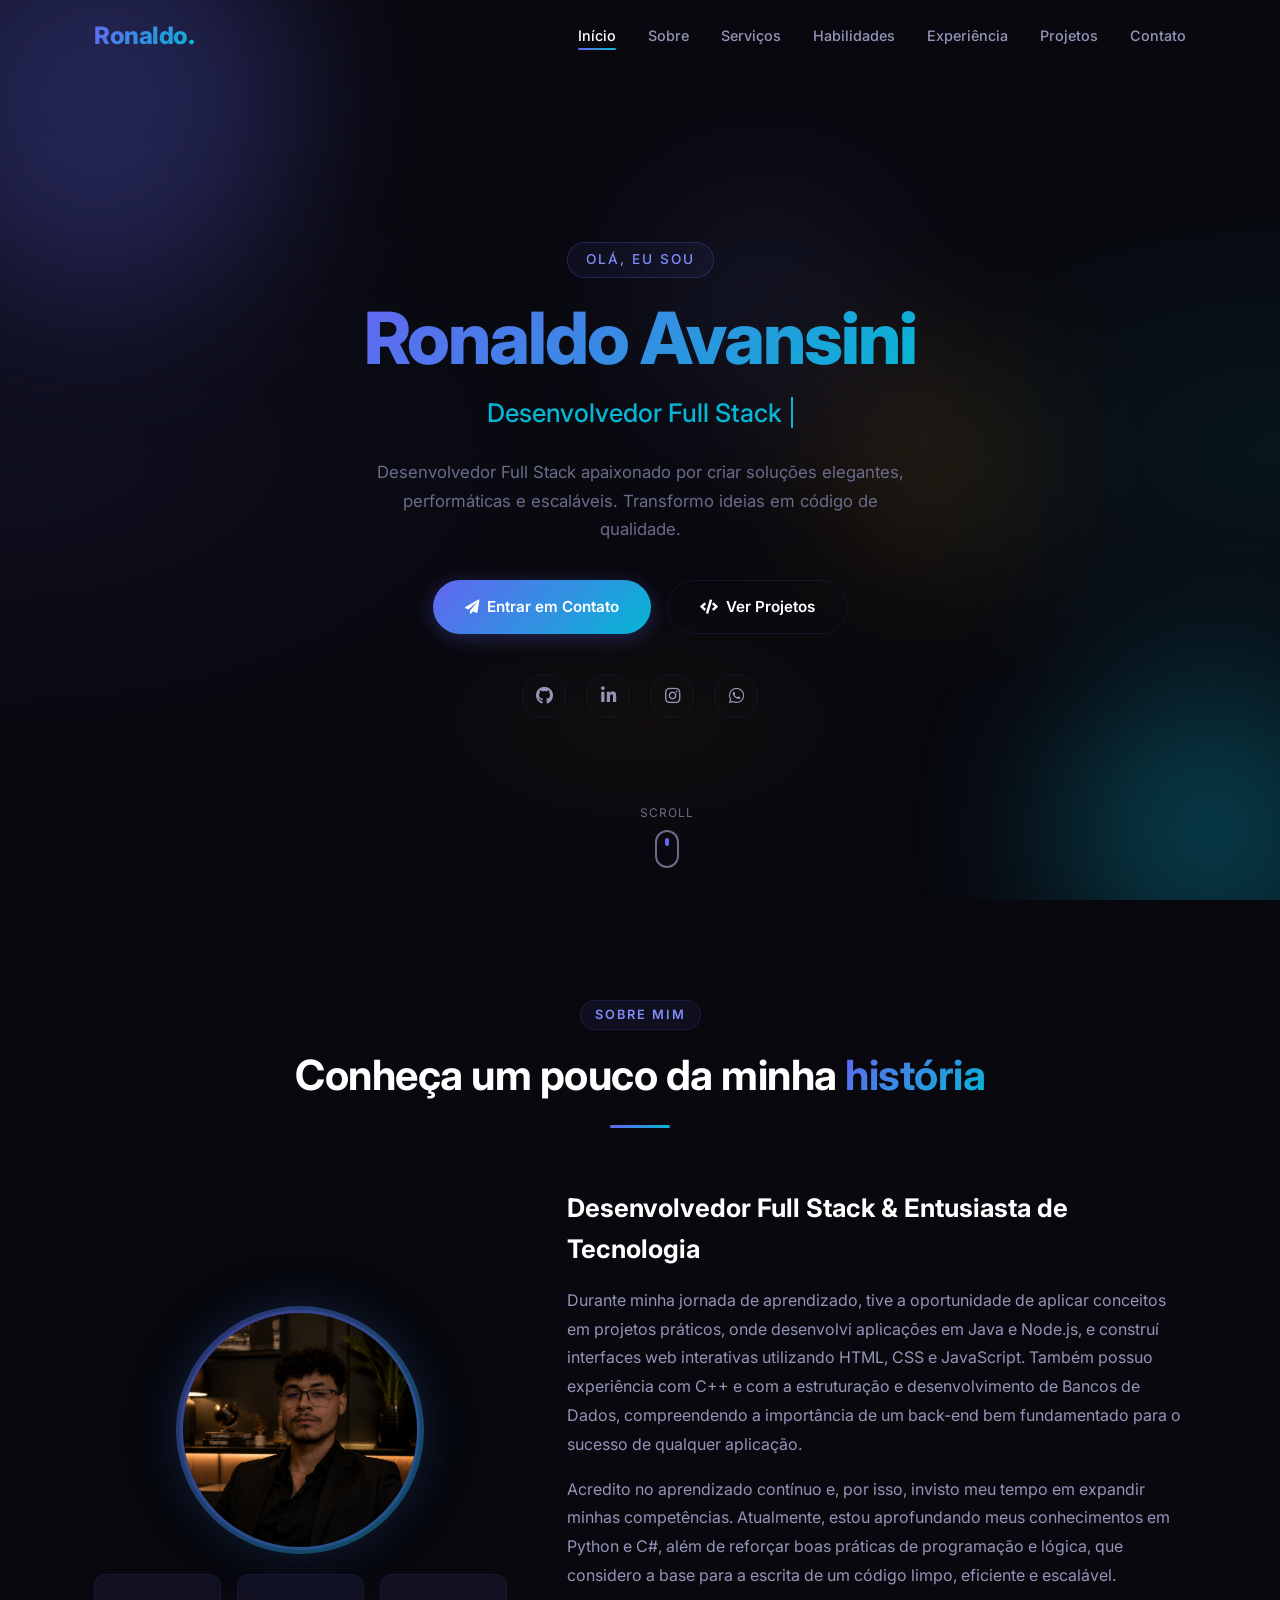
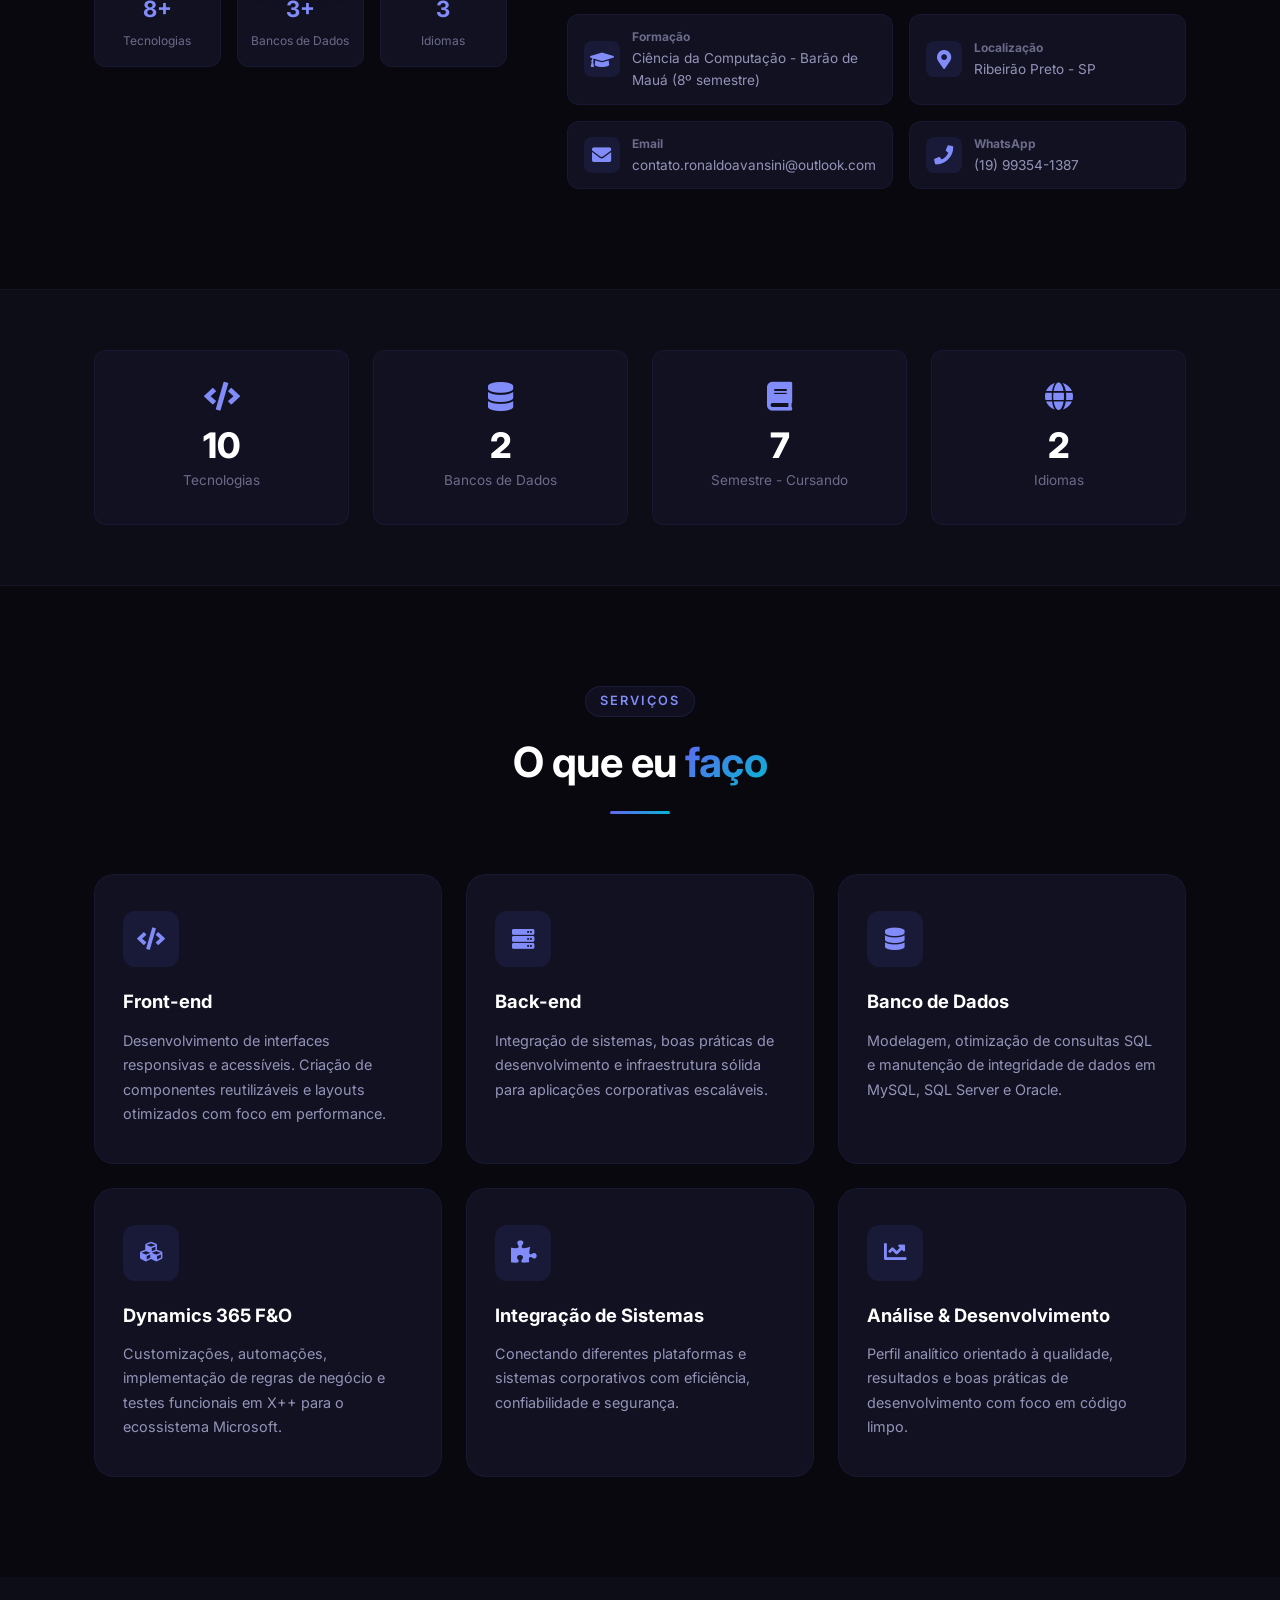
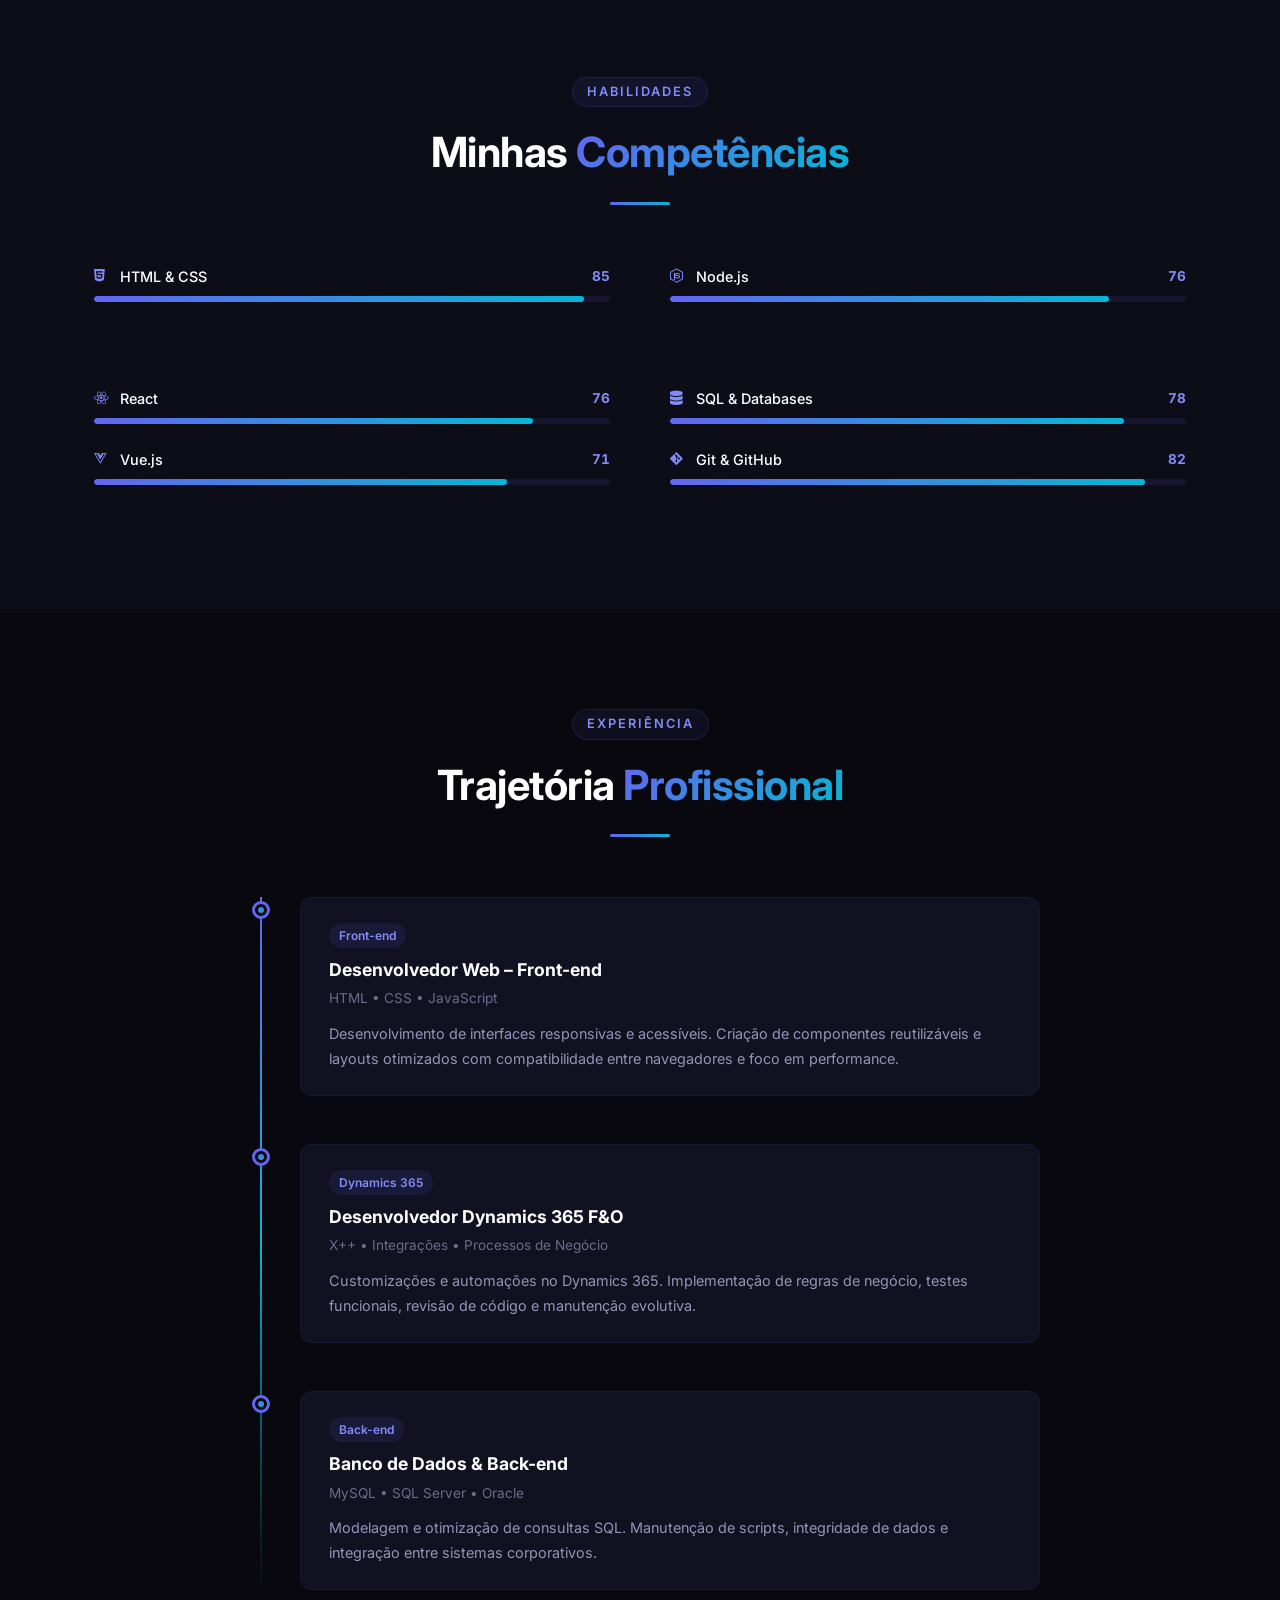
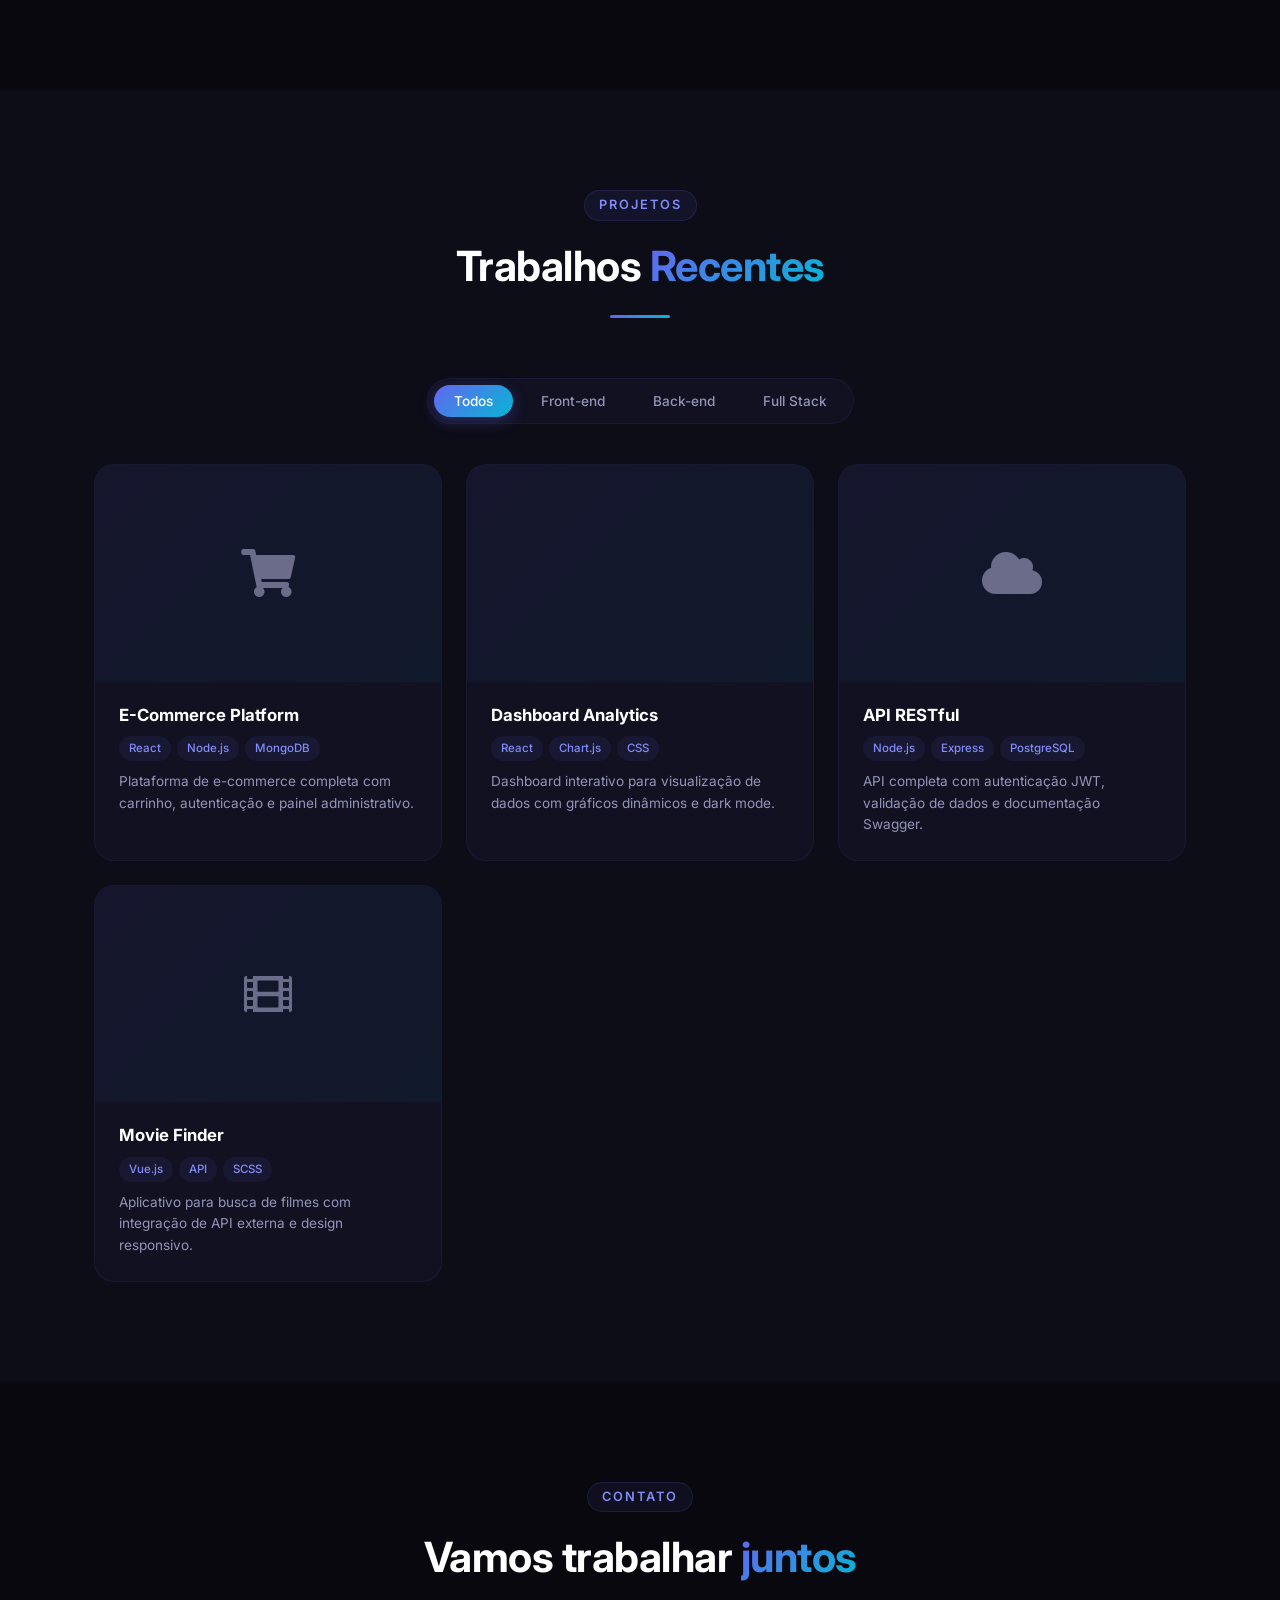
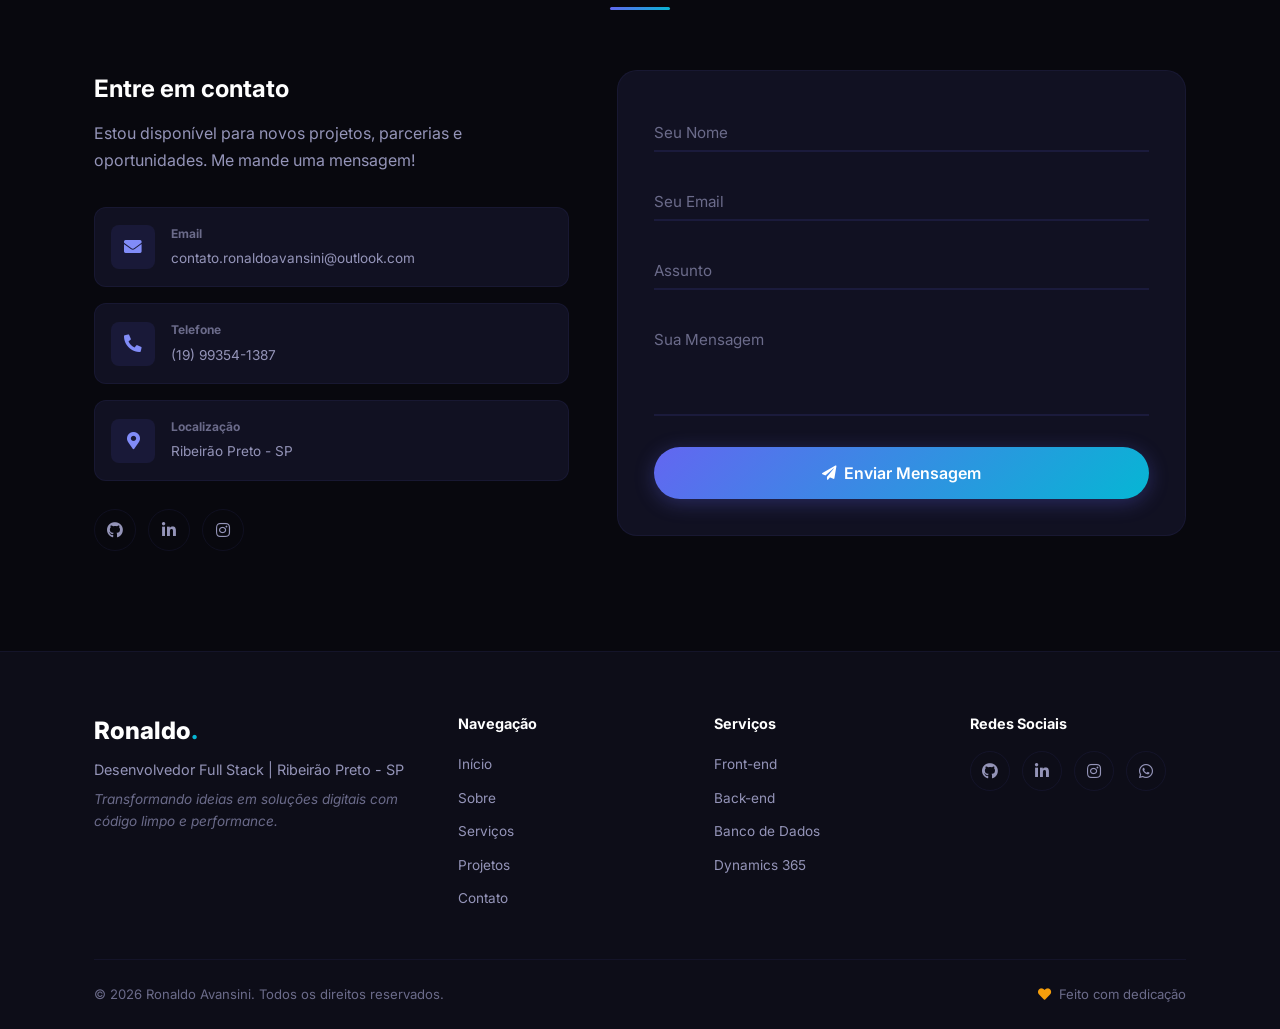
==== commit be1d21a3: "feat: substituir avatar SVG por foto de perfil" ====
--- a/index.html
+++ b/index.html
@@ -104,17 +104,7 @@
             <div class="about-grid">
                 <div class="about-image-wrapper">
                     <div class="about-avatar">
-                        <svg viewBox="0 0 200 200" xmlns="http://www.w3.org/2000/svg">
-                            <defs>
-                                <linearGradient id="avatarGrad" x1="0%" y1="0%" x2="100%" y2="100%">
-                                    <stop offset="0%" stop-color="#6366f1"/>
-                                    <stop offset="100%" stop-color="#06b6d4"/>
-                                </linearGradient>
-                            </defs>
-                            <circle cx="100" cy="100" r="95" fill="url(#avatarGrad)" opacity="0.15"/>
-                            <circle cx="100" cy="100" r="90" fill="url(#avatarGrad)" opacity="0.25"/>
-                            <text x="100" y="112" text-anchor="middle" font-family="Inter, sans-serif" font-size="52" font-weight="700" fill="#fff">RA</text>
-                        </svg>
+                        <img src="img/profile.png" alt="Ronaldo Avansini" class="about-img" loading="lazy">
                     </div>
                     <div class="about-stats-mini">
                         <div class="mini-stat">
--- a/css/style.css
+++ b/css/style.css
@@ -519,10 +519,36 @@
     gap: 24px;
 }
 
-.about-avatar svg {
+.about-avatar {
+    position: relative;
+}
+
+.about-avatar::after {
+    content: '';
+    position: absolute;
+    inset: -4px;
+    border-radius: 50%;
+    background: var(--gradient-primary);
+    z-index: -1;
+    opacity: 0.4;
+    animation: float 6s ease-in-out infinite;
+}
+
+.about-img {
     width: 240px;
     height: 240px;
+    border-radius: 50%;
+    object-fit: cover;
+    border: 3px solid rgba(99, 102, 241, 0.3);
+    box-shadow: 0 0 40px rgba(99, 102, 241, 0.15), 0 0 80px rgba(6, 182, 212, 0.08);
     animation: float 6s ease-in-out infinite;
+    transition: var(--transition);
+}
+
+.about-img:hover {
+    border-color: var(--primary);
+    box-shadow: 0 0 50px rgba(99, 102, 241, 0.3), 0 0 100px rgba(6, 182, 212, 0.15);
+    transform: scale(1.02);
 }
 
 .about-stats-mini {
@@ -1530,7 +1556,7 @@
         padding-left: 44px;
     }
 
-    .about-avatar svg {
+    .about-img {
         width: 180px;
         height: 180px;
     }
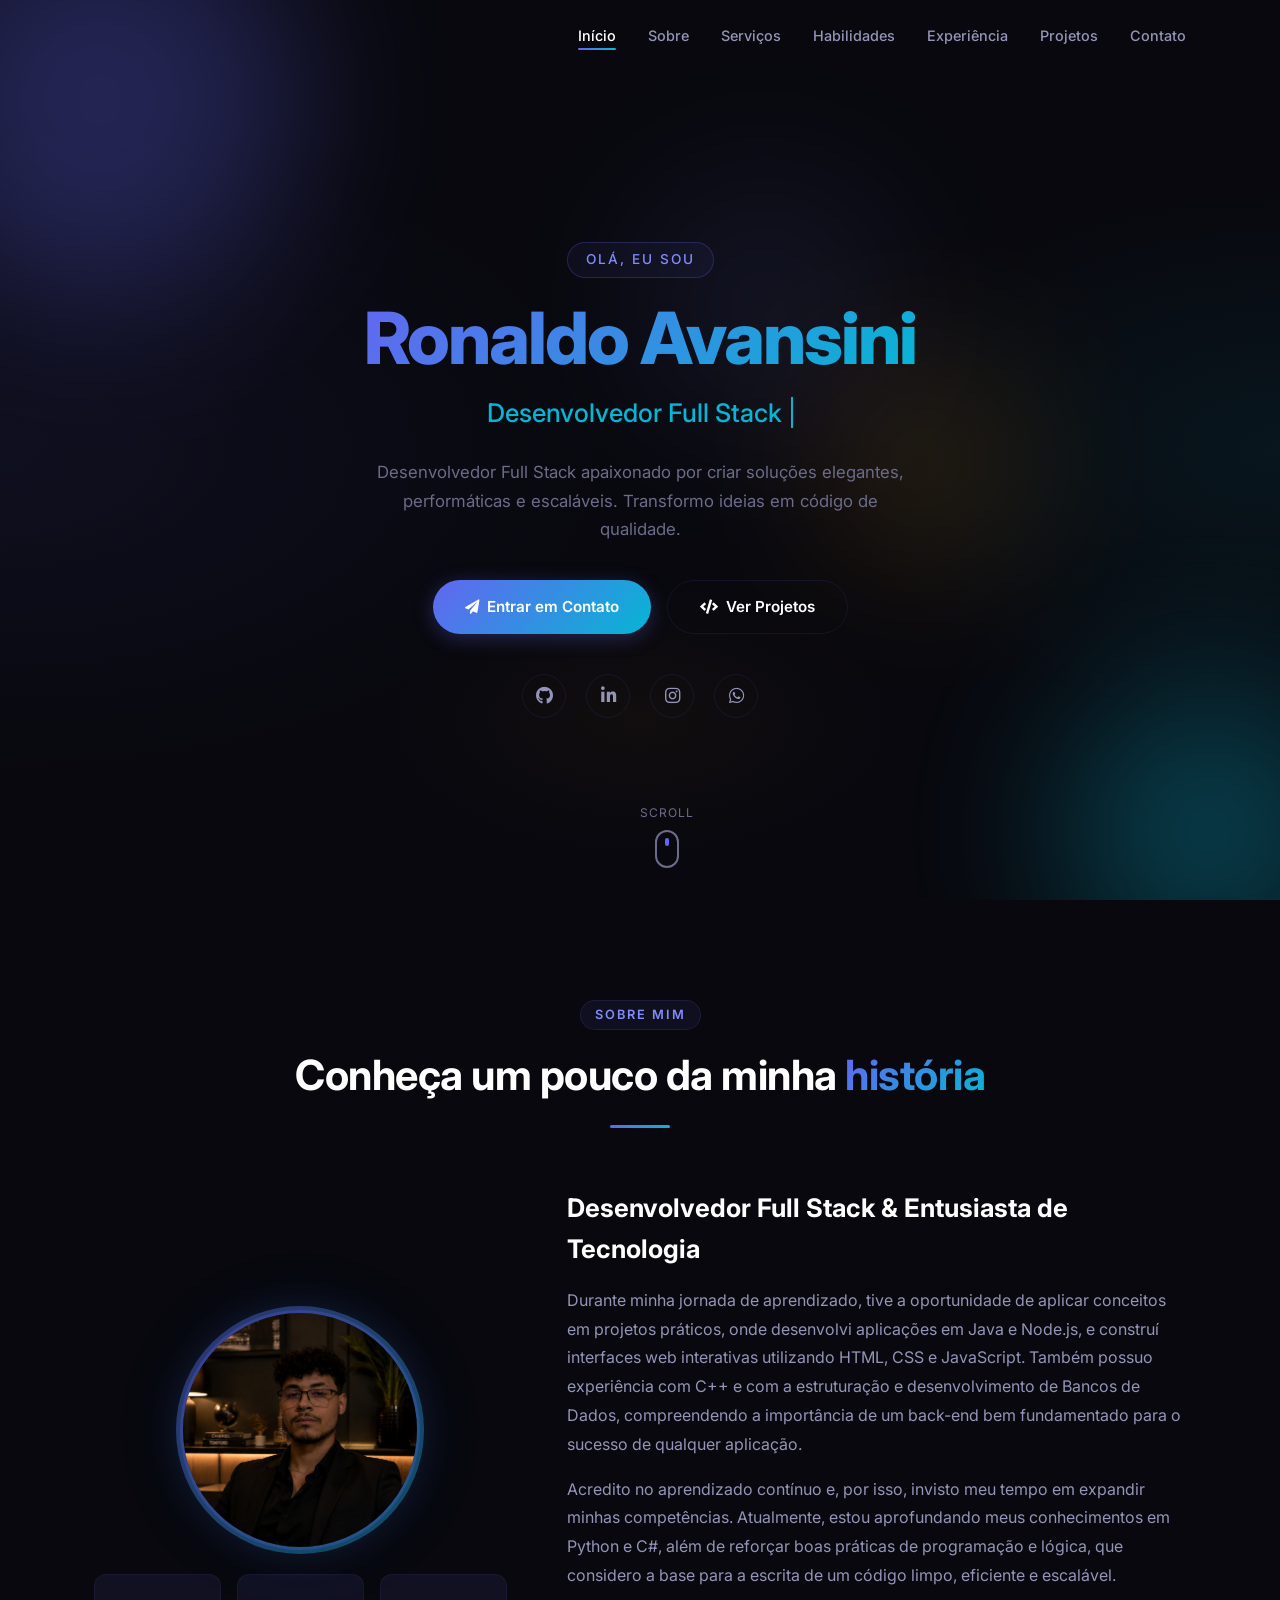
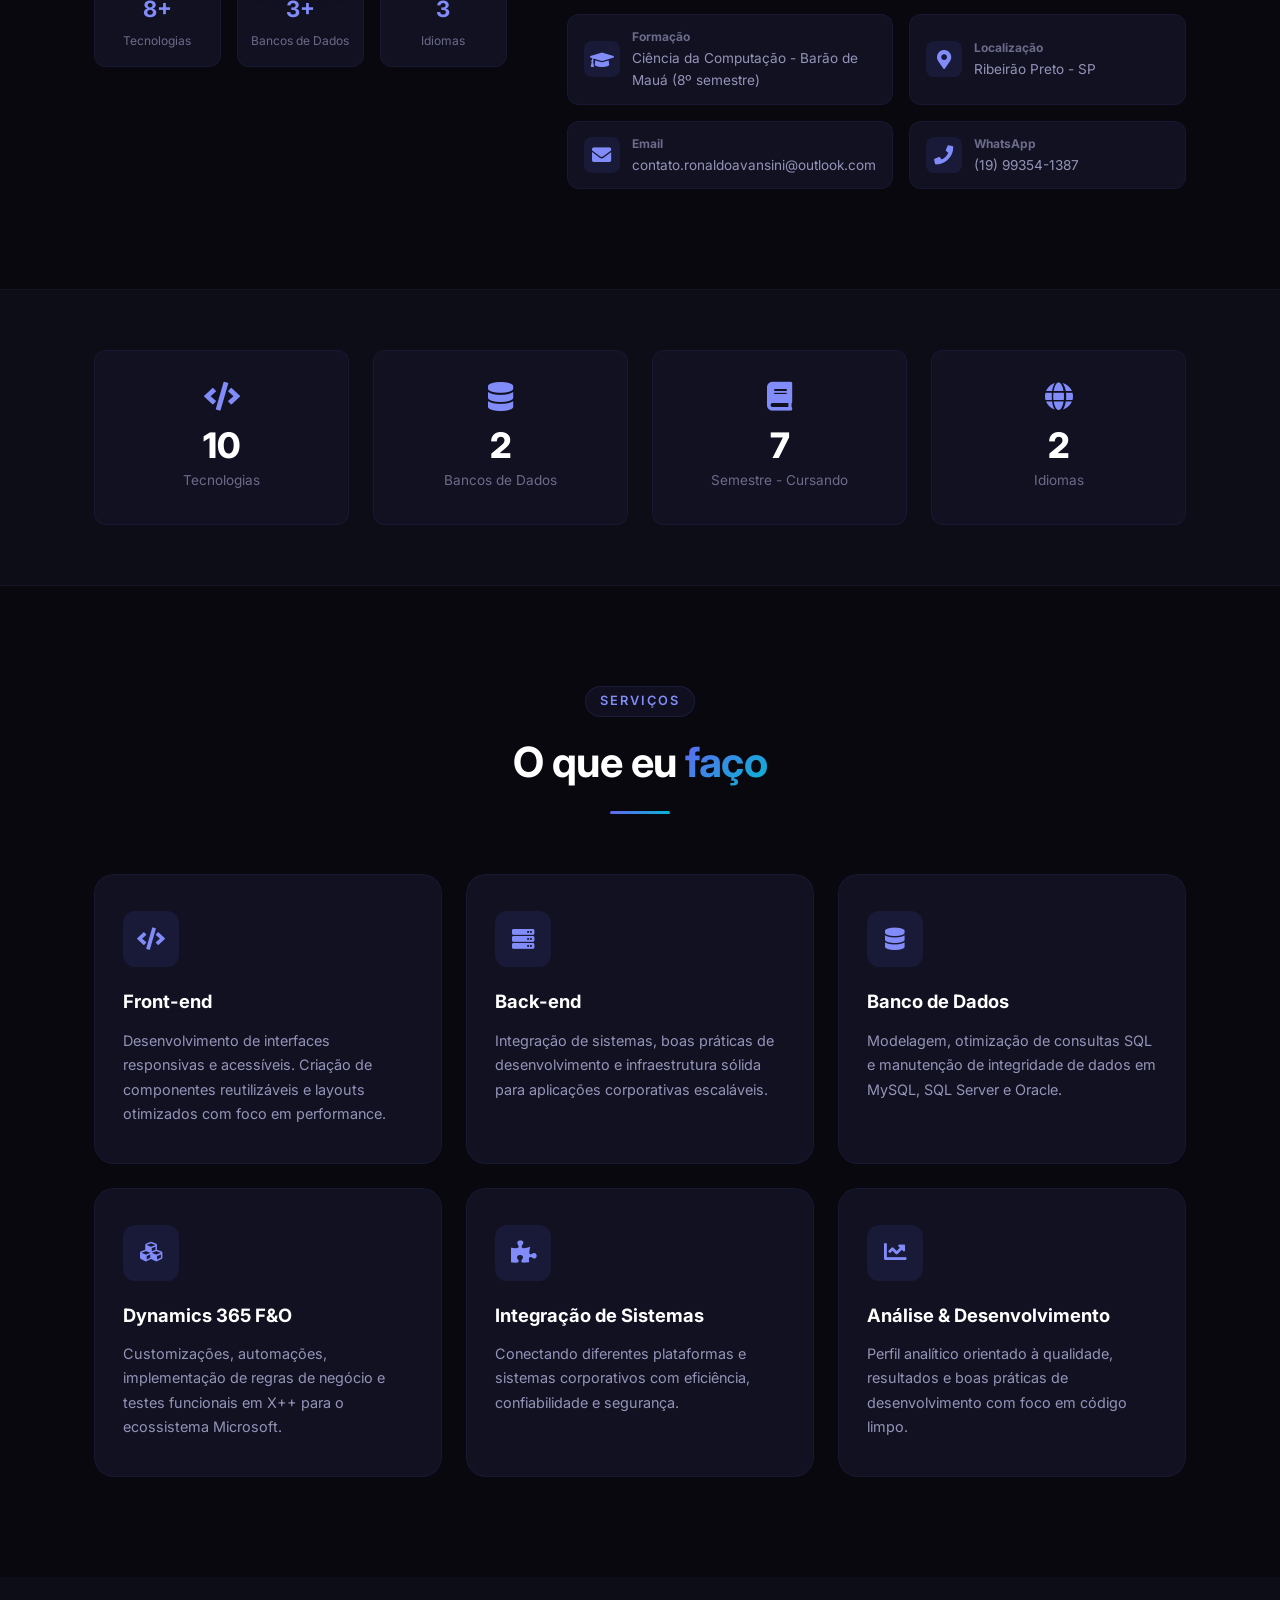
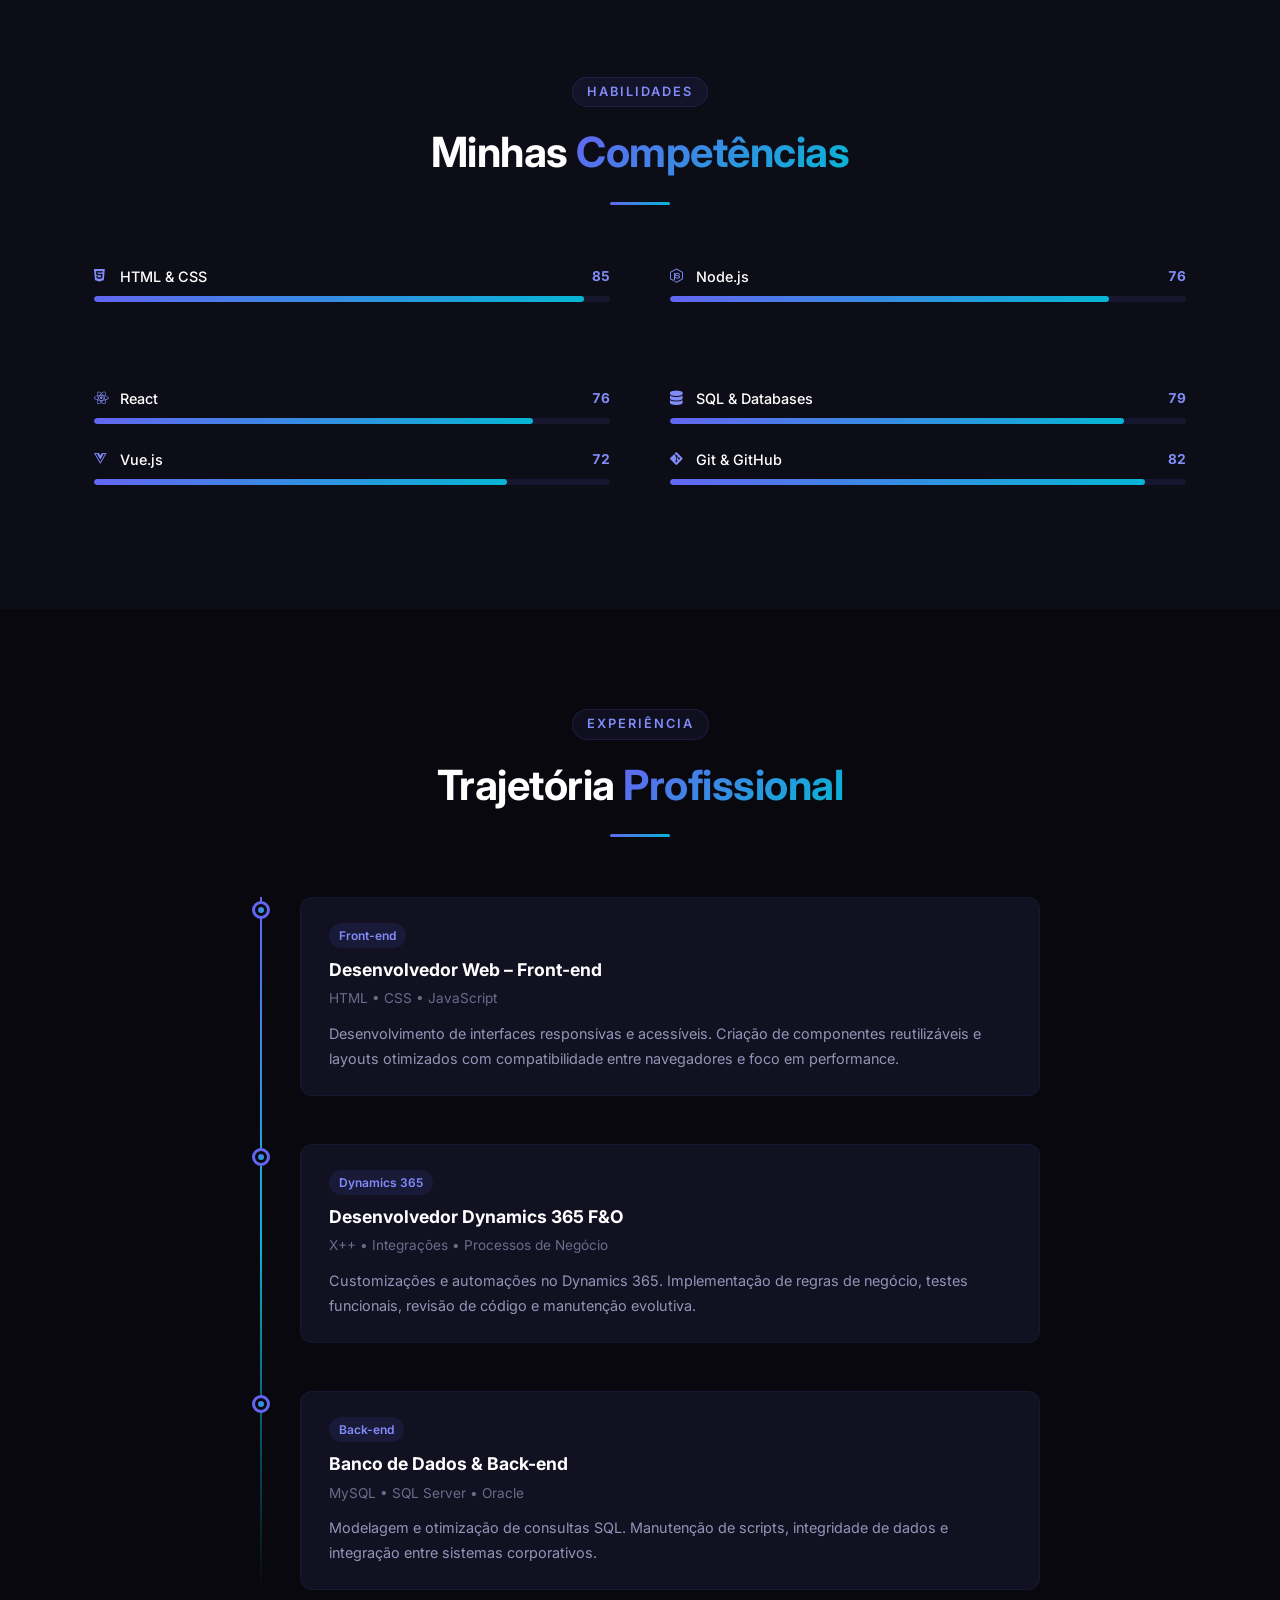
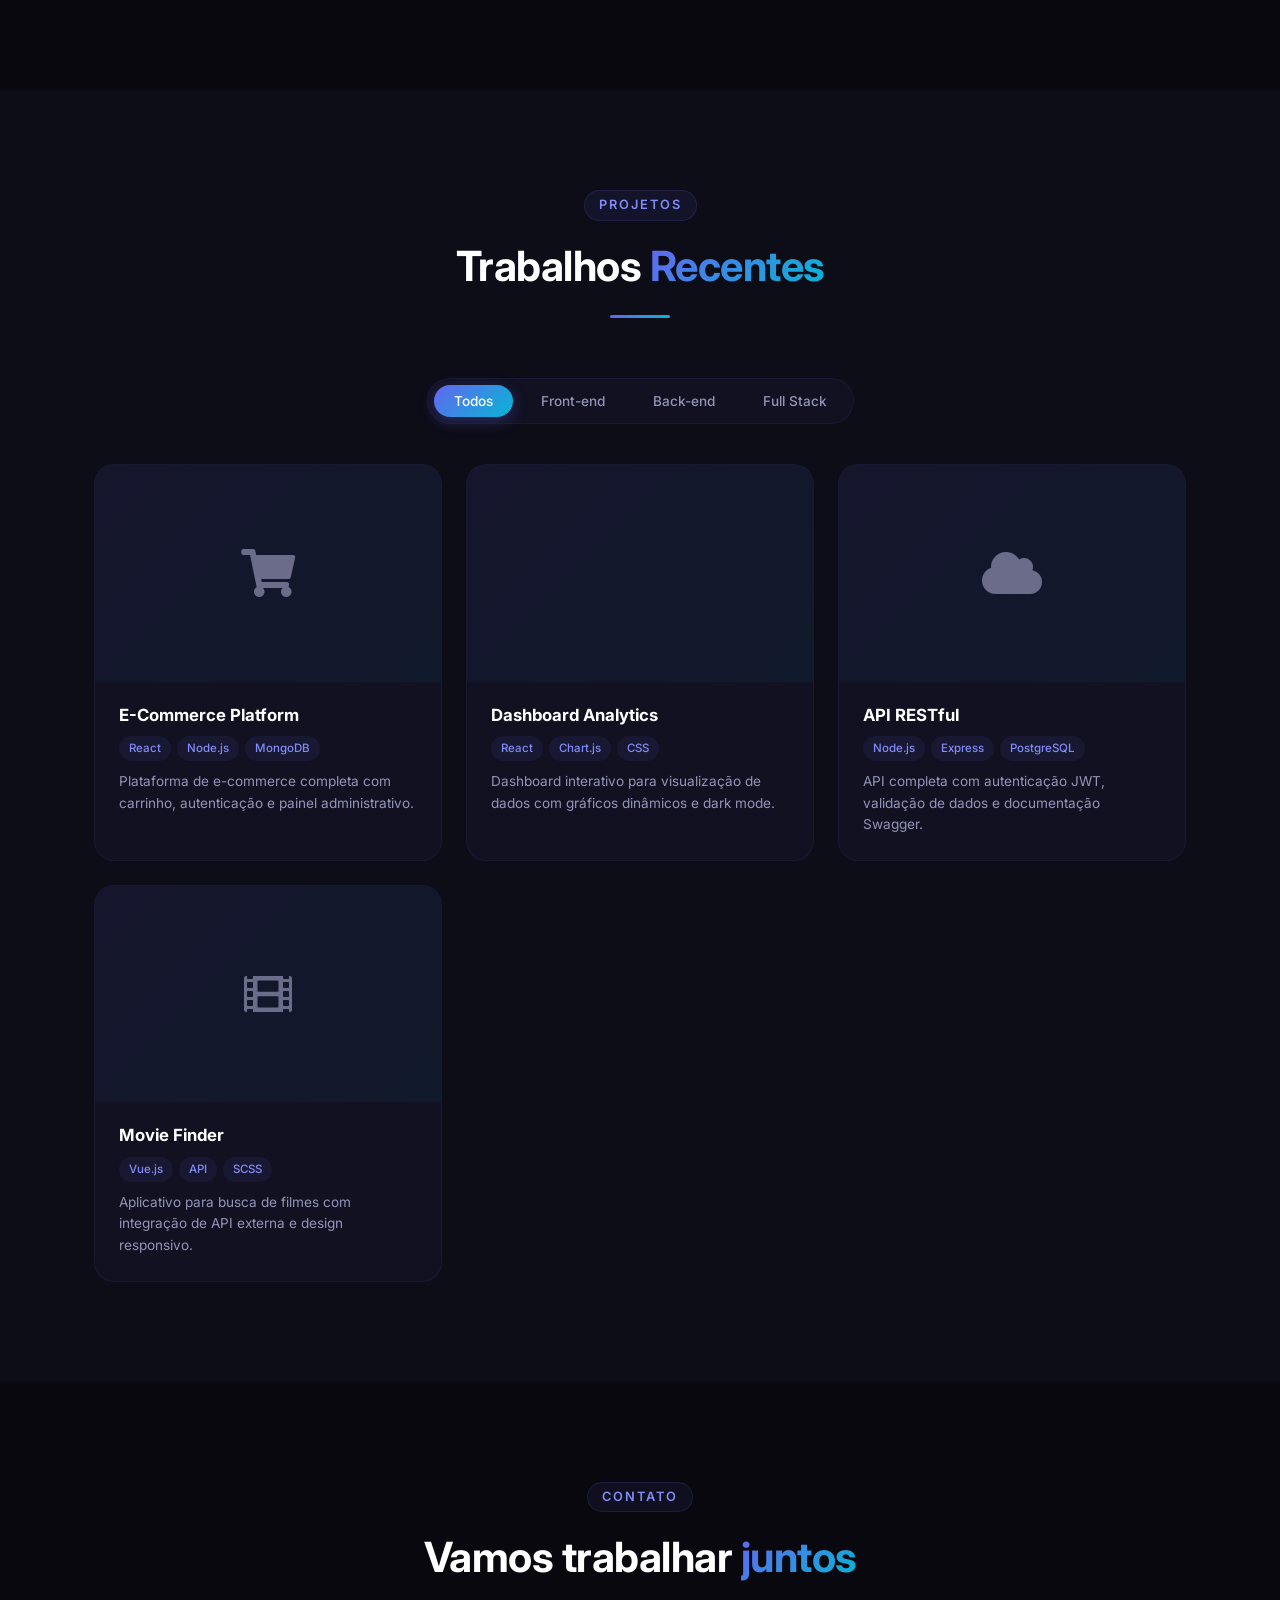
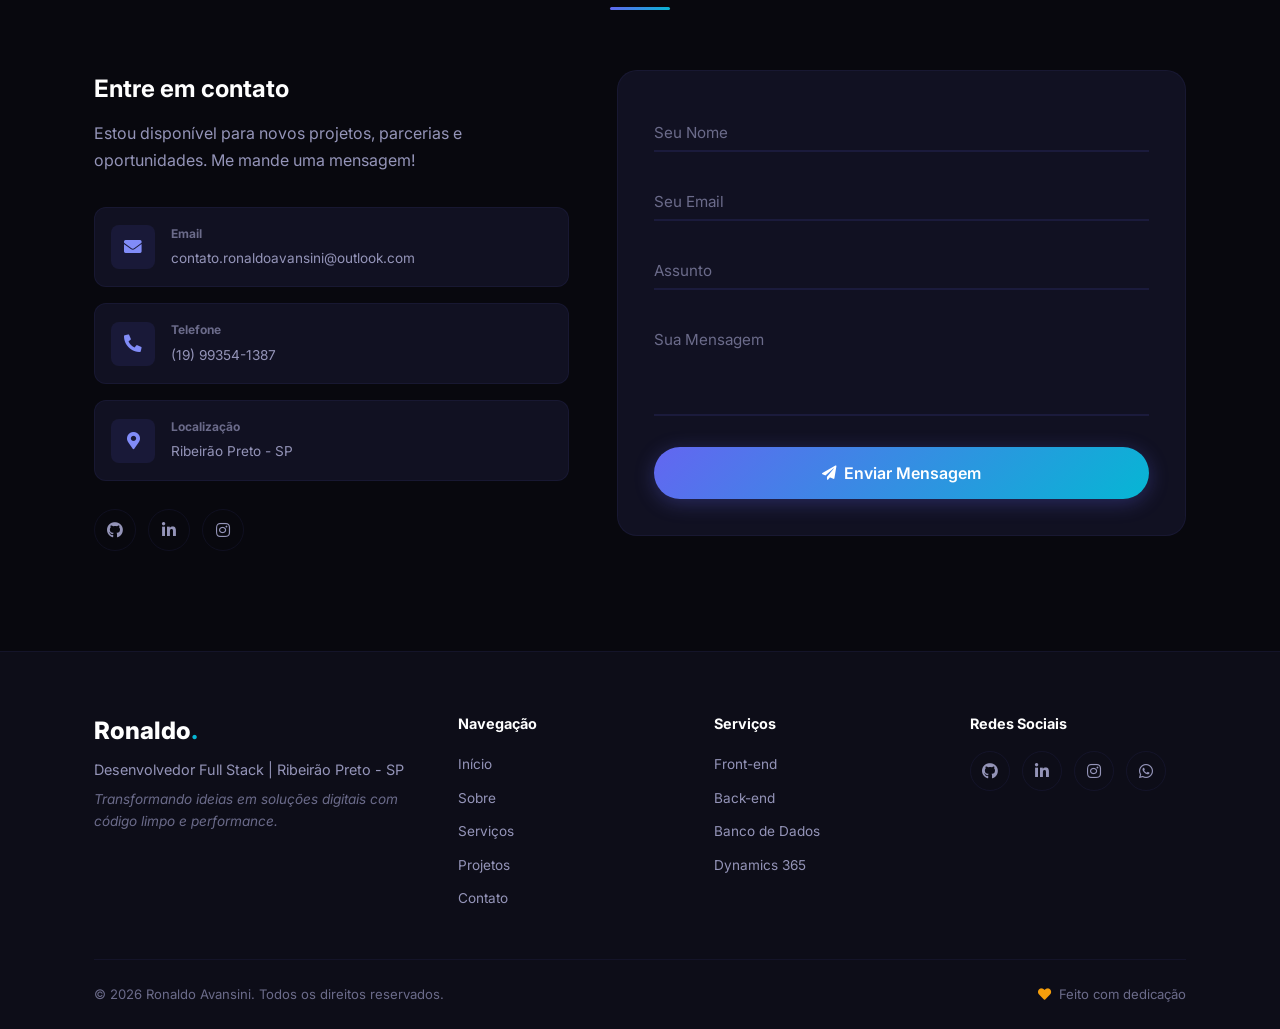
==== commit 6fea795a: "Update index.html" ====
--- a/index.html
+++ b/index.html
@@ -25,7 +25,6 @@
     <nav class="navbar" id="navbar">
         <div class="container">
             <a class="navbar-logo" href="#hero">
-                <span class="logo-text">Ronaldo<span class="logo-accent">.</span></span>
             </a>
             <ul class="navbar-links" id="navLinks">
                 <li><a href="#hero" class="nav-link active">Início</a></li>
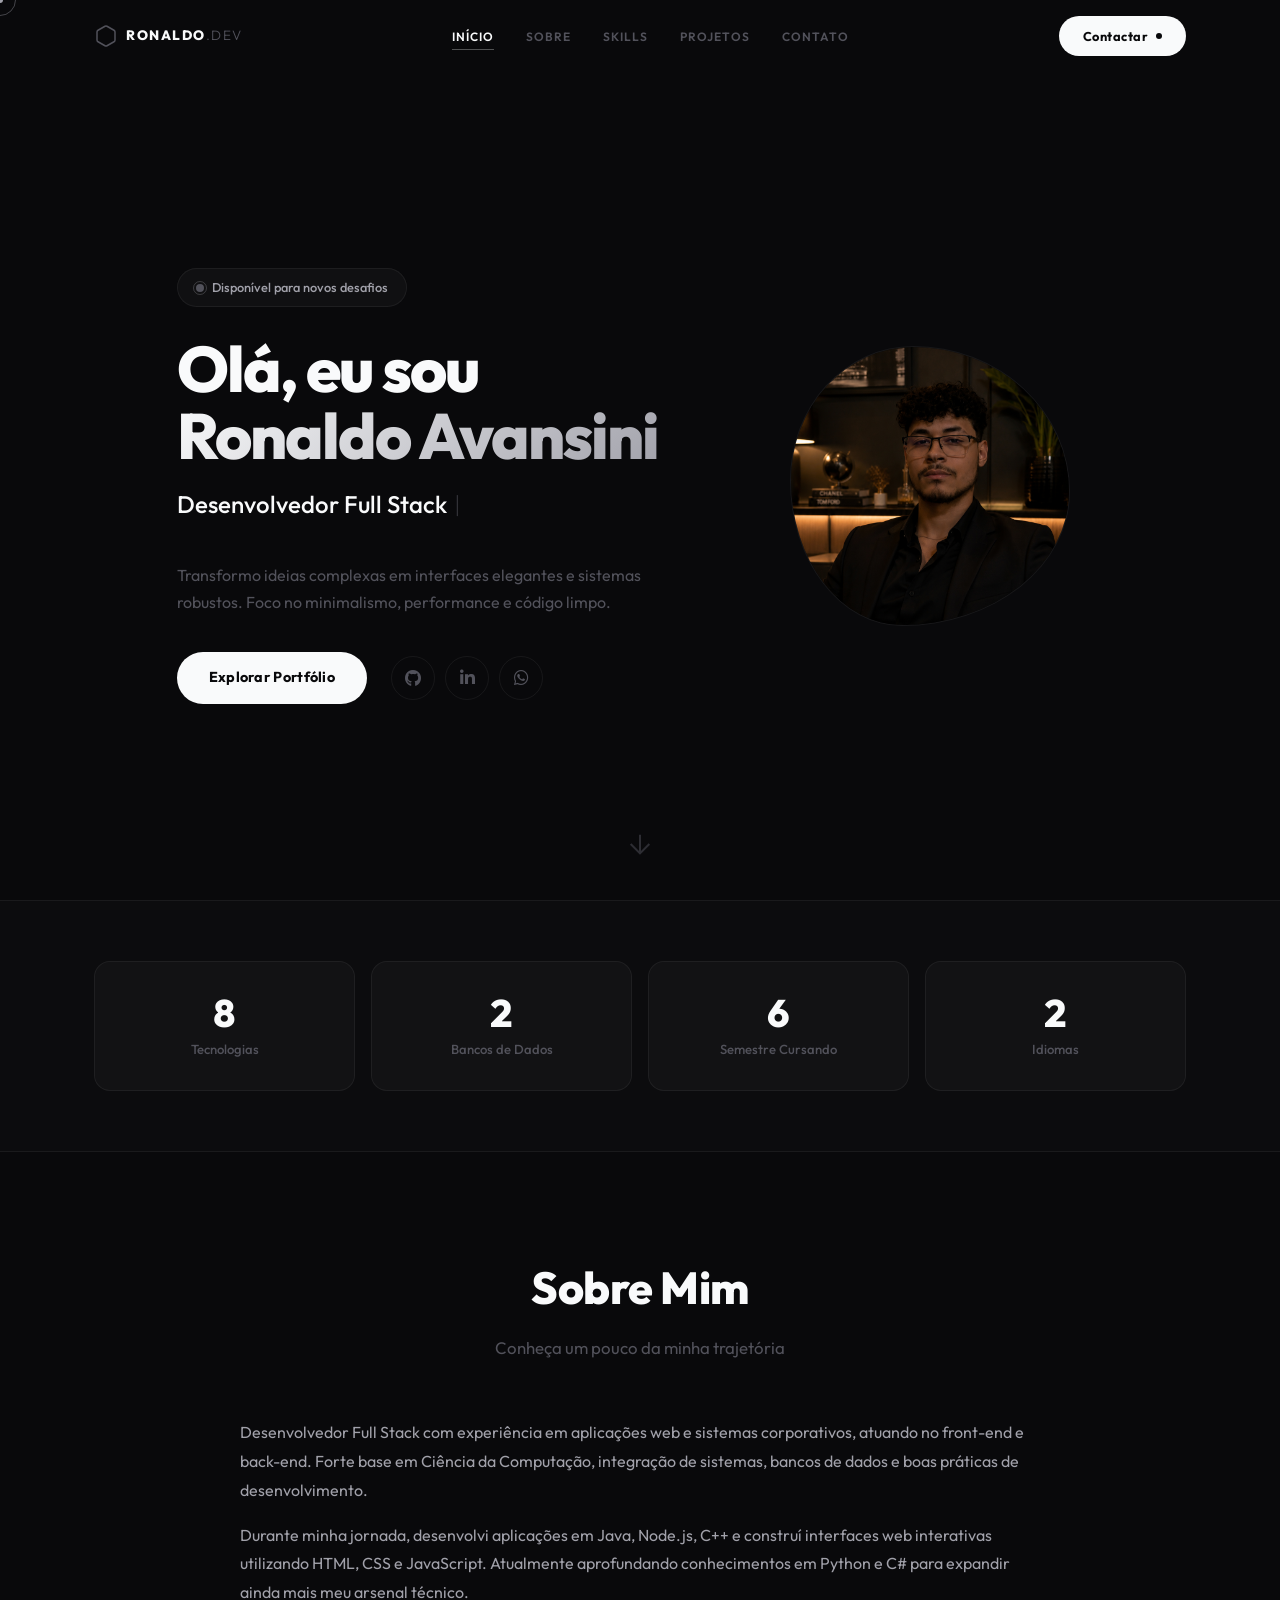
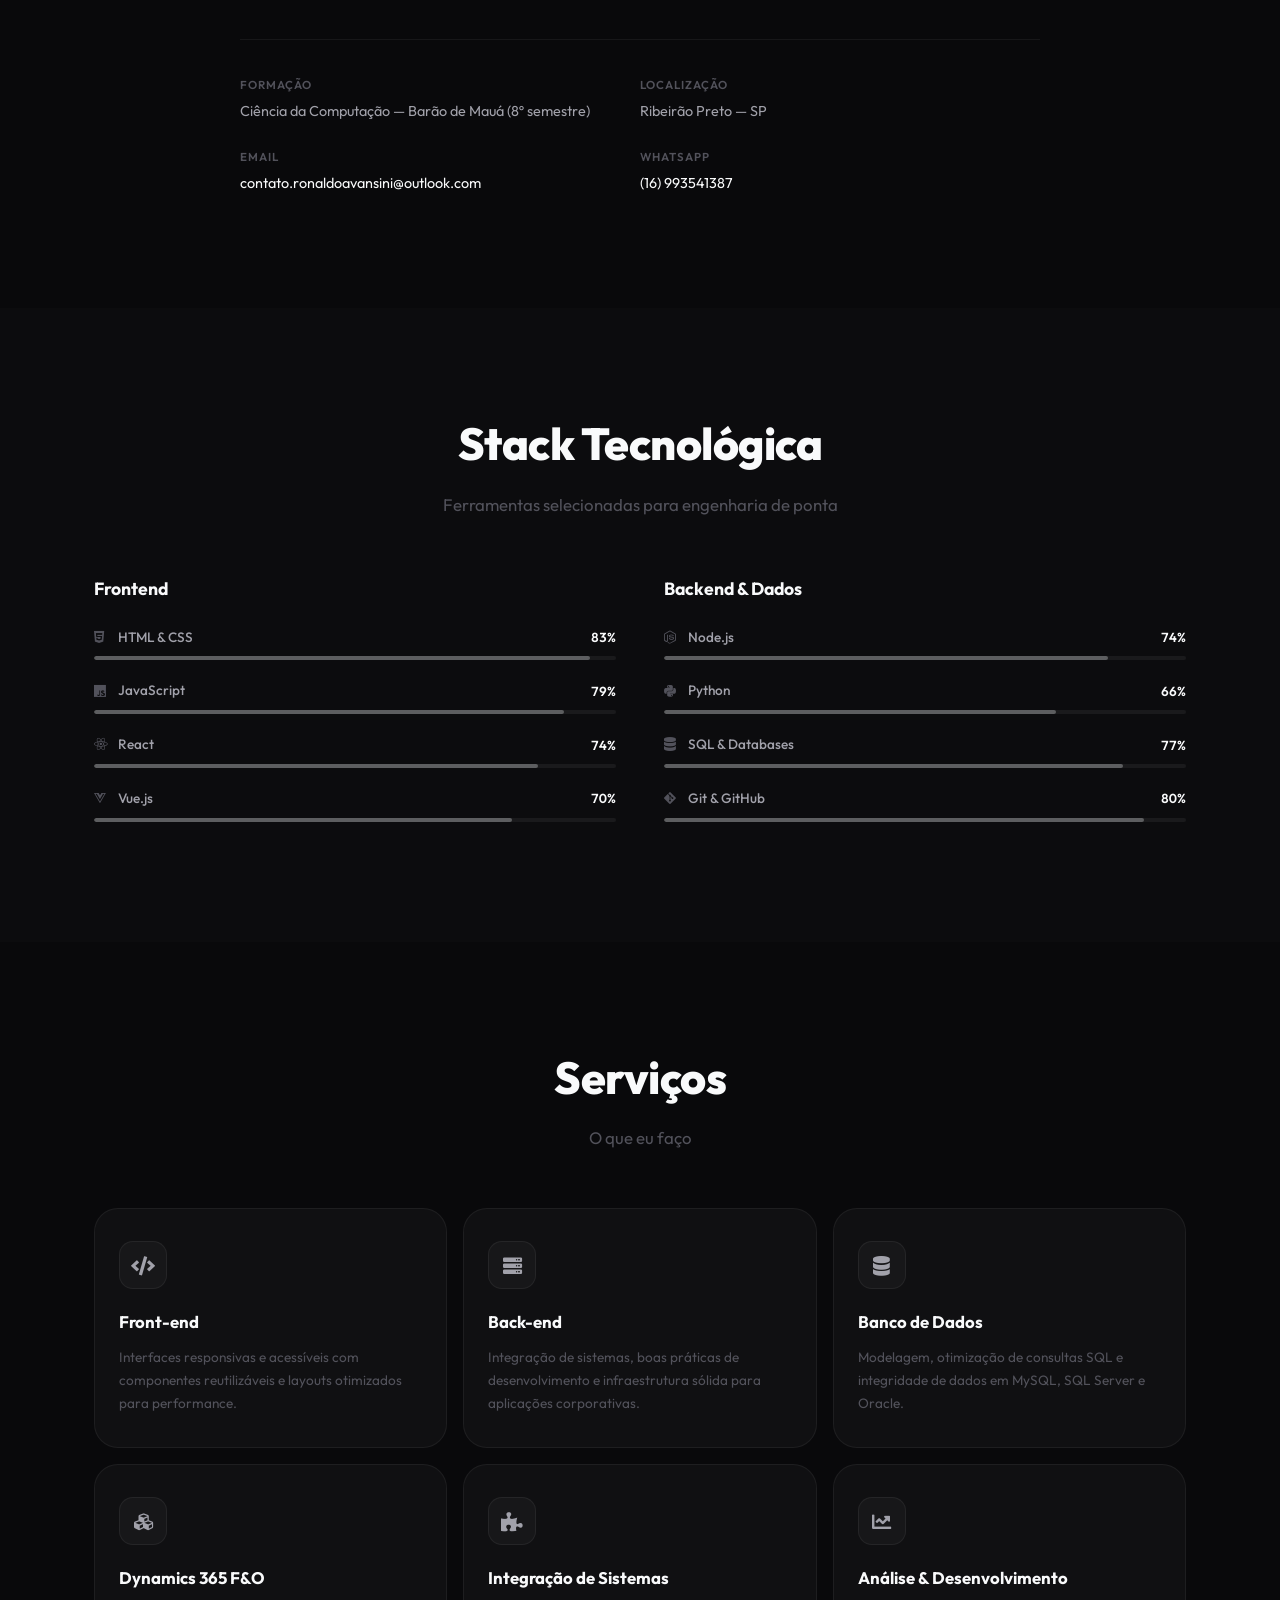
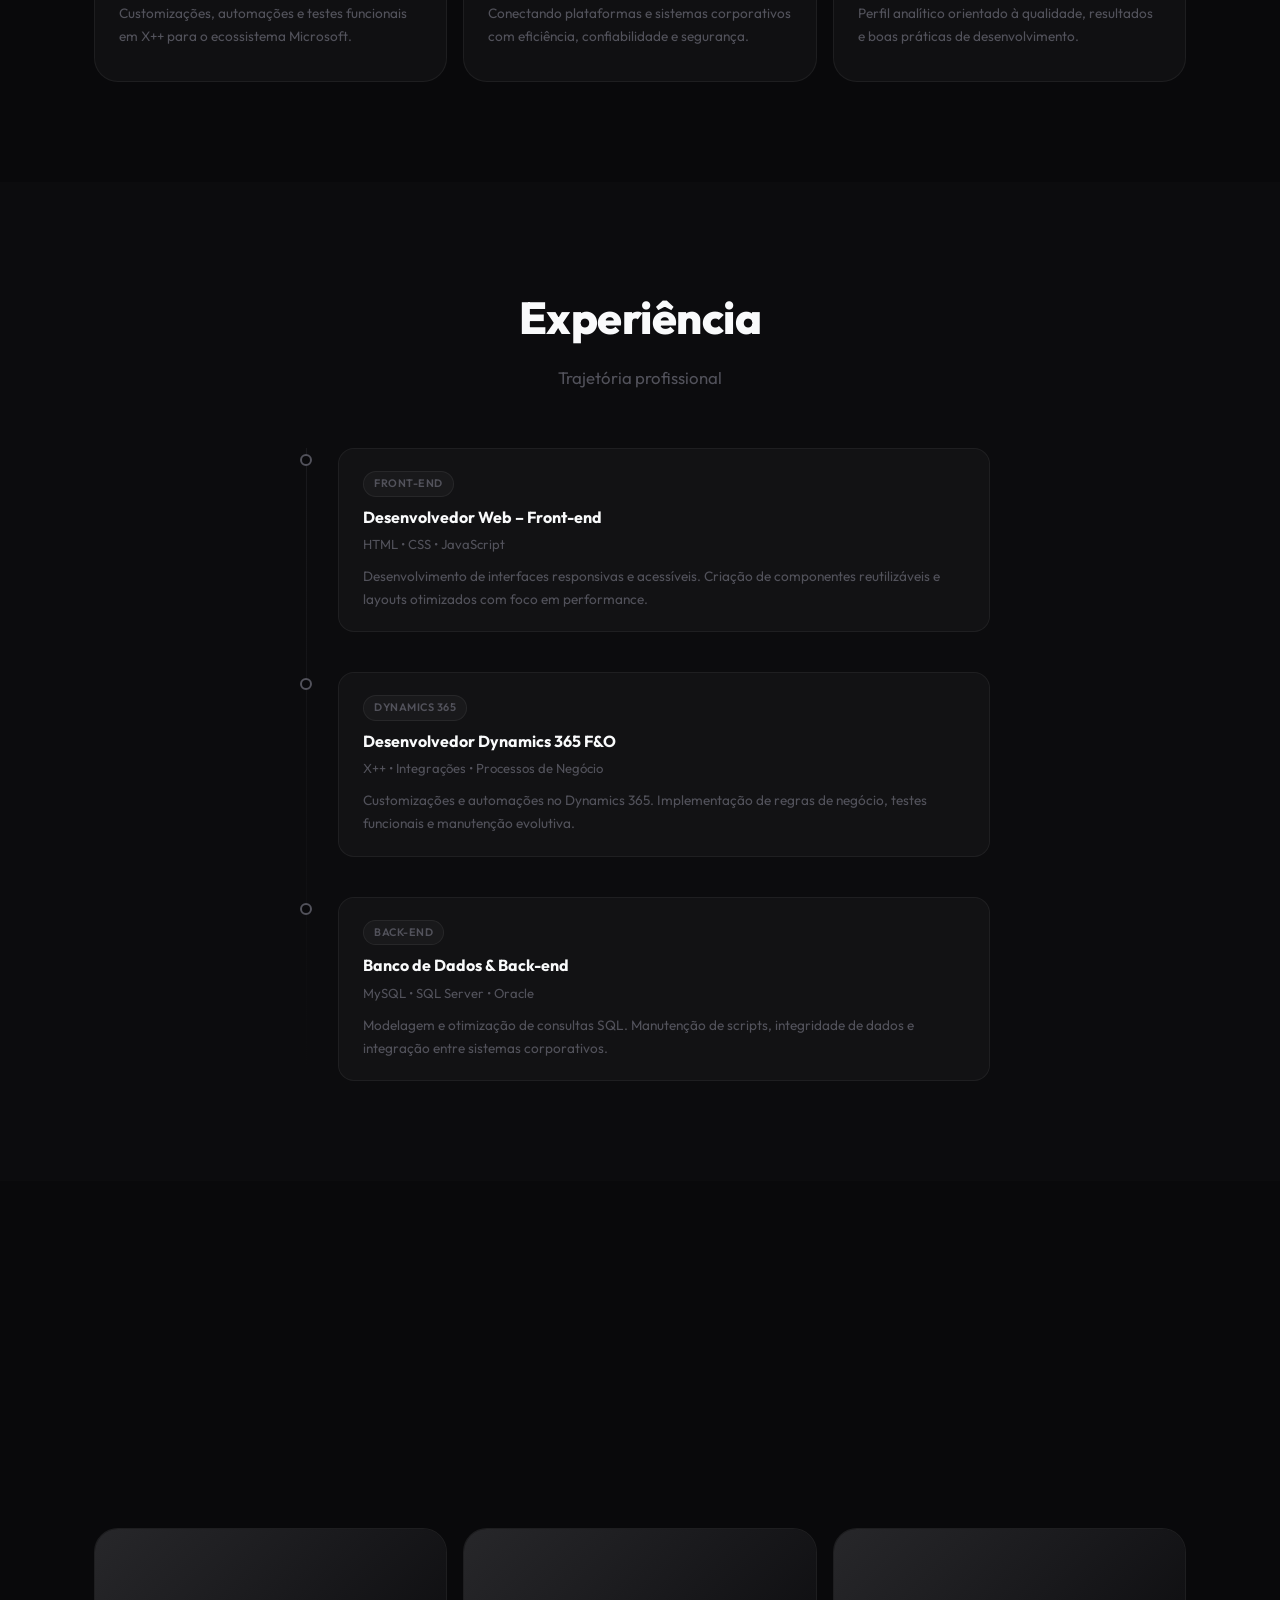
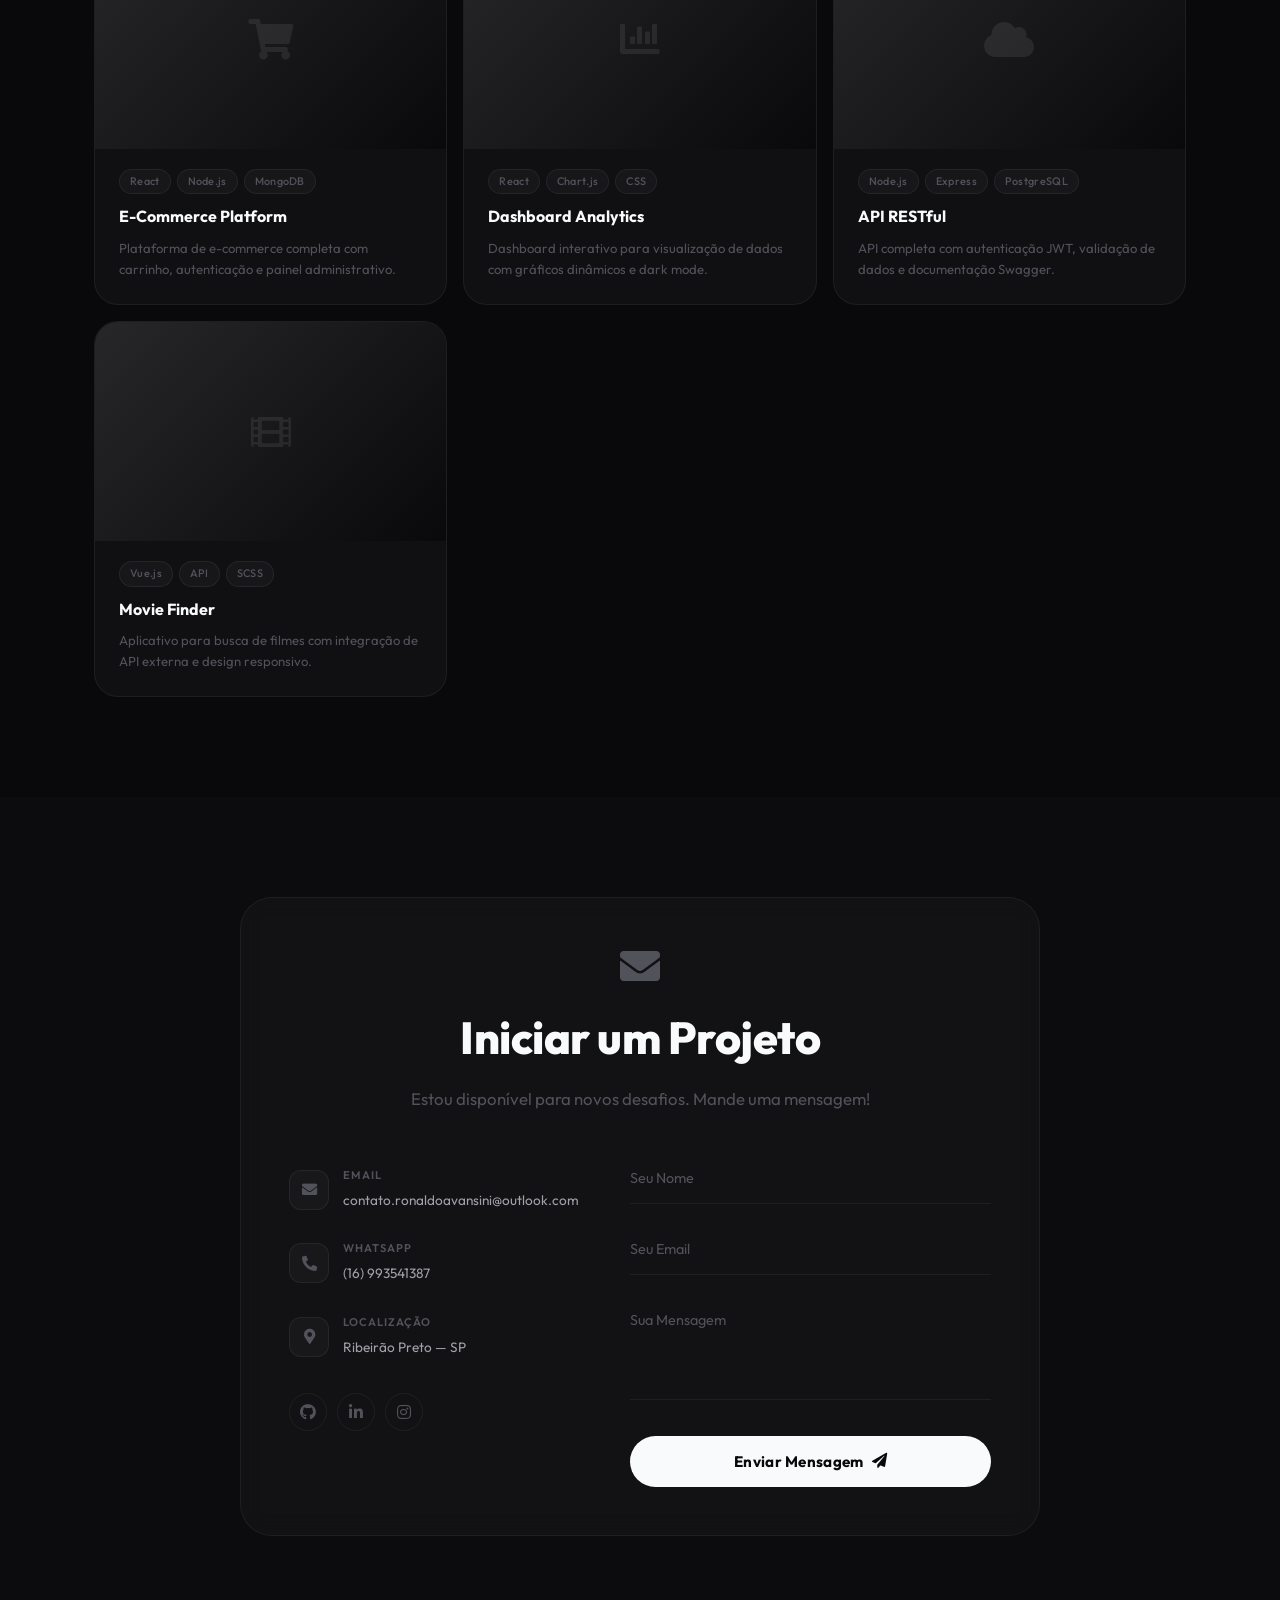
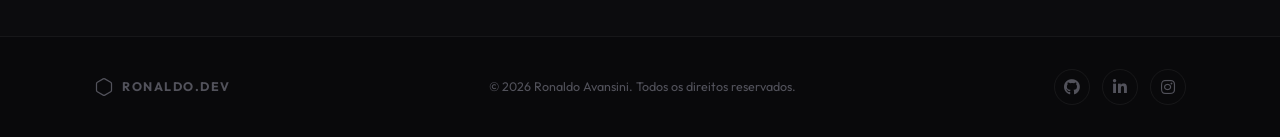
==== commit c5cb088a: "upload" ====
--- a/index.html
+++ b/index.html
@@ -4,12 +4,12 @@
     <meta charset="UTF-8">
     <meta name="viewport" content="width=device-width, initial-scale=1.0">
     <meta name="description" content="Ronaldo Avansini - Desenvolvedor Full Stack especializado em Front-end, Back-end e Banco de Dados. Baseado em Ribeirão Preto - SP.">
-    <meta name="theme-color" content="#6366f1">
+    <meta name="theme-color" content="#09090b">
     <meta name="author" content="Ronaldo Avansini">
 
     <link rel="preconnect" href="https://fonts.googleapis.com">
     <link rel="preconnect" href="https://fonts.gstatic.com" crossorigin>
-    <link href="https://fonts.googleapis.com/css2?family=Inter:wght@300;400;500;600;700;800&display=swap" rel="stylesheet">
+    <link href="https://fonts.googleapis.com/css2?family=Outfit:wght@300;400;500;600;700;800&display=swap" rel="stylesheet">
 
     <link rel="stylesheet" href="vendor/font-awesome/css/all.min.css">
     <link rel="stylesheet" href="css/style.css">
@@ -18,6 +18,17 @@
 </head>
 <body>
 
+    <!-- Custom Cursor -->
+    <div class="cursor-dot" id="cursorDot"></div>
+    <div class="cursor-ring" id="cursorRing"></div>
+
+    <!-- Background Blobs -->
+    <div class="bg-blobs">
+        <div class="blob blob-1"></div>
+        <div class="blob blob-2"></div>
+        <div class="blob blob-3"></div>
+    </div>
+
     <!-- Progress Bar -->
     <div class="progress-bar" id="progressBar"></div>
 
@@ -25,16 +36,19 @@
     <nav class="navbar" id="navbar">
         <div class="container">
             <a class="navbar-logo" href="#hero">
+                <svg class="navbar-icon" viewBox="0 0 24 24" fill="none" stroke="currentColor" stroke-width="1.5" width="24" height="24">
+                    <path d="M21 16V8a2 2 0 0 0-1-1.73l-7-4a2 2 0 0 0-2 0l-7 4A2 2 0 0 0 3 8v8a2 2 0 0 0 1 1.73l7 4a2 2 0 0 0 2 0l7-4A2 2 0 0 0 21 16z"/>
+                </svg>
+                <span class="logo-text">RONALDO<span class="logo-accent">.DEV</span></span>
             </a>
             <ul class="navbar-links" id="navLinks">
-                <li><a href="#hero" class="nav-link active">Início</a></li>
-                <li><a href="#about" class="nav-link">Sobre</a></li>
-                <li><a href="#services" class="nav-link">Serviços</a></li>
-                <li><a href="#skills" class="nav-link">Habilidades</a></li>
-                <li><a href="#experience" class="nav-link">Experiência</a></li>
-                <li><a href="#projects" class="nav-link">Projetos</a></li>
-                <li><a href="#contact" class="nav-link">Contato</a></li>
+                <li><a href="#hero" class="nav-link active">INÍCIO</a></li>
+                <li><a href="#about" class="nav-link">SOBRE</a></li>
+                <li><a href="#skills" class="nav-link">SKILLS</a></li>
+                <li><a href="#projects" class="nav-link">PROJETOS</a></li>
+                <li><a href="#contact" class="nav-link">CONTATO</a></li>
             </ul>
+            <a href="#contact" class="nav-cta">Contactar</a>
             <button class="menu-toggle" id="menuToggle" aria-label="Menu">
                 <span></span><span></span><span></span>
             </button>
@@ -43,51 +57,84 @@
 
     <!-- Hero -->
     <section class="hero" id="hero">
-        <div class="hero-bg">
-            <div class="hero-orbs">
-                <div class="orb orb-1"></div>
-                <div class="orb orb-2"></div>
-                <div class="orb orb-3"></div>
-                <div class="orb orb-4"></div>
-            </div>
-        </div>
-        <div class="container hero-content">
-            <span class="hero-badge">Olá, eu sou</span>
-            <h1 class="hero-title">Ronaldo Avansini</h1>
-            <p class="hero-subtitle">
-                <span class="typed-text" id="typedText"></span>
-                <span class="cursor">&nbsp;</span>
-            </p>
-            <p class="hero-description">
-                Desenvolvedor Full Stack apaixonado por criar soluções elegantes, performáticas e escaláveis. Transformo ideias em código de qualidade.
-            </p>
-            <div class="hero-buttons">
-                <a href="#contact" class="btn btn-primary">
-                    <i class="fas fa-paper-plane"></i> Entrar em Contato
-                </a>
-                <a href="#projects" class="btn btn-outline">
-                    <i class="fas fa-code"></i> Ver Projetos
-                </a>
-            </div>
-            <div class="hero-social">
-                <a href="https://github.com/Getsuga01" target="_blank" rel="noopener noreferrer" aria-label="GitHub">
-                    <i class="fab fa-github"></i>
-                </a>
-                <a href="https://linkedin.com/in/ronaldo-avansini" target="_blank" rel="noopener noreferrer" aria-label="LinkedIn">
-                    <i class="fab fa-linkedin-in"></i>
-                </a>
-                <a href="https://instagram.com/ronaldoavansini" target="_blank" rel="noopener noreferrer" aria-label="Instagram">
-                    <i class="fab fa-instagram"></i>
-                </a>
-                <a href="https://api.whatsapp.com/send?phone=5519993541387" target="_blank" rel="noopener noreferrer" aria-label="WhatsApp">
-                    <i class="fab fa-whatsapp"></i>
-                </a>
+        <div class="container">
+            <div class="hero-grid">
+                <div class="hero-text">
+                    <div class="hero-badge">
+                        <span class="hero-badge-dot"></span>
+                        Disponível para novos desafios
+                    </div>
+                    <h1 class="hero-title">
+                        Olá, eu sou<br>
+                        <span class="hero-title-gradient">Ronaldo Avansini</span>
+                    </h1>
+                    <div class="hero-typewriter">
+                        <span class="typed-text" id="typedText"></span>
+                        <span class="cursor-blink">|</span>
+                    </div>
+                    <p class="hero-description">
+                        Transformo ideias complexas em interfaces elegantes e sistemas robustos. 
+                        Foco no minimalismo, performance e código limpo.
+                    </p>
+                    <div class="hero-actions">
+                        <a href="#projects" class="btn btn-primary">
+                            Explorar Portfólio
+                        </a>
+                        <div class="hero-social">
+                            <a href="https://github.com/Getsuga01" target="_blank" rel="noopener noreferrer" aria-label="GitHub">
+                                <i class="fab fa-github"></i>
+                            </a>
+                            <a href="https://linkedin.com/in/ronaldo-avansini" target="_blank" rel="noopener noreferrer" aria-label="LinkedIn">
+                                <i class="fab fa-linkedin-in"></i>
+                            </a>
+                            <a href="https://api.whatsapp.com/send?phone=5516993541387" target="_blank" rel="noopener noreferrer" aria-label="WhatsApp">
+                                <i class="fab fa-whatsapp"></i>
+                            </a>
+                        </div>
+                    </div>
+                </div>
+                <div class="hero-visual">
+                    <div class="morph-wrapper">
+                        <div class="morph-bg"></div>
+                        <div class="morph-inner">
+                            <img src="img/profile.png" alt="Ronaldo Avansini" class="morph-img" loading="lazy">
+                            <div class="morph-icon">
+                                <svg viewBox="0 0 24 24" fill="none" stroke="currentColor" stroke-width="1" width="48" height="48">
+                                    <path d="M16 18l6-6-6-6M8 6l-6 6 6 6"/>
+                                </svg>
+                            </div>
+                        </div>
+                    </div>
+                </div>
             </div>
         </div>
         <div class="scroll-indicator">
-            <span>Scroll</span>
-            <div class="scroll-mouse">
-                <div class="scroll-dot"></div>
+            <svg viewBox="0 0 24 24" fill="none" stroke="currentColor" stroke-width="1.5" width="32" height="32">
+                <path d="M12 5v14M5 12l7 7 7-7"/>
+            </svg>
+        </div>
+    </section>
+
+    <!-- Stats -->
+    <section class="stats-section">
+        <div class="container">
+            <div class="stats-grid" id="statsGrid">
+                <div class="stat-card">
+                    <div class="stat-number" data-target="11">0</div>
+                    <span class="stat-label">Tecnologias</span>
+                </div>
+                <div class="stat-card">
+                    <div class="stat-number" data-target="3">0</div>
+                    <span class="stat-label">Bancos de Dados</span>
+                </div>
+                <div class="stat-card">
+                    <div class="stat-number" data-target="8">0</div>
+                    <span class="stat-label">Semestre Cursando</span>
+                </div>
+                <div class="stat-card">
+                    <div class="stat-number" data-target="3">0</div>
+                    <span class="stat-label">Idiomas</span>
+                </div>
             </div>
         </div>
     </section>
@@ -96,96 +143,113 @@
     <section class="section" id="about">
         <div class="container">
             <div class="section-header">
-                <span class="section-tag">Sobre Mim</span>
-                <h2 class="section-title">Conheça um pouco da minha <span class="gradient-text">história</span></h2>
-                <div class="section-divider"></div>
+                <h2 class="section-title">Sobre Mim</h2>
+                <p class="section-subtitle">Conheça um pouco da minha trajetória</p>
             </div>
             <div class="about-grid">
-                <div class="about-image-wrapper">
-                    <div class="about-avatar">
-                        <img src="img/profile.png" alt="Ronaldo Avansini" class="about-img" loading="lazy">
-                    </div>
-                    <div class="about-stats-mini">
-                        <div class="mini-stat">
-                            <span class="mini-stat-num">8+</span>
-                            <span class="mini-stat-label">Tecnologias</span>
-                        </div>
-                        <div class="mini-stat">
-                            <span class="mini-stat-num">3+</span>
-                            <span class="mini-stat-label">Bancos de Dados</span>
-                        </div>
-                        <div class="mini-stat">
-                            <span class="mini-stat-num">3</span>
-                            <span class="mini-stat-label">Idiomas</span>
-                        </div>
-                    </div>
-                </div>
-                <div class="about-content">
-                    <h3 class="about-heading">Desenvolvedor Full Stack & Entusiasta de Tecnologia</h3>
+                <div class="about-content reveal">
                     <p class="about-text">
-                        Durante minha jornada de aprendizado, tive a oportunidade de aplicar conceitos em projetos práticos, onde desenvolvi aplicações em Java e Node.js, e construí interfaces web interativas utilizando HTML, CSS e JavaScript. Também possuo experiência com C++ e com a estruturação e desenvolvimento de Bancos de Dados, compreendendo a importância de um back-end bem fundamentado para o sucesso de qualquer aplicação.
+                        Desenvolvedor Full Stack com experiência em aplicações web e sistemas corporativos,
+                        atuando no front-end e back-end. Forte base em Ciência da Computação, integração de sistemas,
+                        bancos de dados e boas práticas de desenvolvimento.
                     </p>
                     <p class="about-text">
-                        Acredito no aprendizado contínuo e, por isso, invisto meu tempo em expandir minhas competências. Atualmente, estou aprofundando meus conhecimentos em Python e C#, além de reforçar boas práticas de programação e lógica, que considero a base para a escrita de um código limpo, eficiente e escalável.
+                        Durante minha jornada, desenvolvi aplicações em Java, Node.js, C++ e construí interfaces
+                        web interativas utilizando HTML, CSS e JavaScript. Atualmente aprofundando conhecimentos
+                        em Python e C# para expandir ainda mais meu arsenal técnico.
                     </p>
-                    <div class="about-info-grid">
-                        <div class="about-info-item">
-                            <i class="fas fa-graduation-cap"></i>
-                            <div>
-                                <strong>Formação</strong>
-                                <span>Ciência da Computação - Barão de Mauá (8º semestre)</span>
-                            </div>
-                        </div>
-                        <div class="about-info-item">
-                            <i class="fas fa-map-marker-alt"></i>
-                            <div>
-                                <strong>Localização</strong>
-                                <span>Ribeirão Preto - SP</span>
-                            </div>
-                        </div>
-                        <div class="about-info-item">
-                            <i class="fas fa-envelope"></i>
-                            <div>
-                                <strong>Email</strong>
-                                <a href="mailto:contato.ronaldoavansini@outlook.com">contato.ronaldoavansini@outlook.com</a>
-                            </div>
-                        </div>
-                        <div class="about-info-item">
-                            <i class="fas fa-phone"></i>
-                            <div>
-                                <strong>WhatsApp</strong>
-                                <a href="https://api.whatsapp.com/send?phone=5519993541387" target="_blank">(19) 99354-1387</a>
-                            </div>
-                        </div>
-                    </div>
-                </div>
-            </div>
-        </div>
-    </section>
-
-    <!-- Stats -->
-    <section class="stats-section">
-        <div class="container">
-            <div class="stats-grid" id="statsGrid">
-                <div class="stat-card">
-                    <i class="fas fa-code"></i>
-                    <div class="stat-number" data-target="11">0</div>
-                    <span class="stat-label">Tecnologias</span>
-                </div>
-                <div class="stat-card">
-                    <i class="fas fa-database"></i>
-                    <div class="stat-number" data-target="3">0</div>
-                    <span class="stat-label">Bancos de Dados</span>
-                </div>
-                <div class="stat-card">
-                    <i class="fas fa-book"></i>
-                    <div class="stat-number" data-target="8">0</div>
-                    <span class="stat-label">Semestre - Cursando</span>
-                </div>
-                <div class="stat-card">
-                    <i class="fas fa-globe"></i>
-                    <div class="stat-number" data-target="3">0</div>
-                    <span class="stat-label">Idiomas</span>
+                    <div class="about-details">
+                        <div class="about-detail">
+                            <span class="about-detail-label">Formação</span>
+                            <span class="about-detail-value">Ciência da Computação — Barão de Mauá (8º semestre)</span>
+                        </div>
+                        <div class="about-detail">
+                            <span class="about-detail-label">Localização</span>
+                            <span class="about-detail-value">Ribeirão Preto — SP</span>
+                        </div>
+                        <div class="about-detail">
+                            <span class="about-detail-label">Email</span>
+                            <a href="mailto:contato.ronaldoavansini@outlook.com" class="about-detail-value link">contato.ronaldoavansini@outlook.com</a>
+                        </div>
+                        <div class="about-detail">
+                            <span class="about-detail-label">WhatsApp</span>
+                            <a href="https://api.whatsapp.com/send?phone=5516993541387" target="_blank" class="about-detail-value link">(16) 993541387</a>
+                        </div>
+                    </div>
+                </div>
+            </div>
+        </div>
+    </section>
+
+    <!-- Skills -->
+    <section class="section section-alt" id="skills">
+        <div class="container">
+            <div class="section-header reveal">
+                <h2 class="section-title">Stack Tecnológica</h2>
+                <p class="section-subtitle">Ferramentas selecionadas para engenharia de ponta</p>
+            </div>
+            <div class="skills-grid" id="skillsGrid">
+                <div class="skill-group reveal">
+                    <h3 class="skill-group-title">Frontend</h3>
+                    <div class="skill-item" data-tilt>
+                        <div class="skill-header">
+                            <span><i class="fab fa-html5"></i> HTML & CSS</span>
+                            <span class="skill-percent" data-target="95">0%</span>
+                        </div>
+                        <div class="skill-bar"><div class="skill-progress" data-width="95"></div></div>
+                    </div>
+                    <div class="skill-item" data-tilt>
+                        <div class="skill-header">
+                            <span><i class="fab fa-js"></i> JavaScript</span>
+                            <span class="skill-percent" data-target="90">0%</span>
+                        </div>
+                        <div class="skill-bar"><div class="skill-progress" data-width="90"></div></div>
+                    </div>
+                    <div class="skill-item" data-tilt>
+                        <div class="skill-header">
+                            <span><i class="fab fa-react"></i> React</span>
+                            <span class="skill-percent" data-target="85">0%</span>
+                        </div>
+                        <div class="skill-bar"><div class="skill-progress" data-width="85"></div></div>
+                    </div>
+                    <div class="skill-item" data-tilt>
+                        <div class="skill-header">
+                            <span><i class="fab fa-vuejs"></i> Vue.js</span>
+                            <span class="skill-percent" data-target="80">0%</span>
+                        </div>
+                        <div class="skill-bar"><div class="skill-progress" data-width="80"></div></div>
+                    </div>
+                </div>
+                <div class="skill-group reveal">
+                    <h3 class="skill-group-title">Backend & Dados</h3>
+                    <div class="skill-item" data-tilt>
+                        <div class="skill-header">
+                            <span><i class="fab fa-node-js"></i> Node.js</span>
+                            <span class="skill-percent" data-target="85">0%</span>
+                        </div>
+                        <div class="skill-bar"><div class="skill-progress" data-width="85"></div></div>
+                    </div>
+                    <div class="skill-item" data-tilt>
+                        <div class="skill-header">
+                            <span><i class="fab fa-python"></i> Python</span>
+                            <span class="skill-percent" data-target="75">0%</span>
+                        </div>
+                        <div class="skill-bar"><div class="skill-progress" data-width="75"></div></div>
+                    </div>
+                    <div class="skill-item" data-tilt>
+                        <div class="skill-header">
+                            <span><i class="fas fa-database"></i> SQL & Databases</span>
+                            <span class="skill-percent" data-target="88">0%</span>
+                        </div>
+                        <div class="skill-bar"><div class="skill-progress" data-width="88"></div></div>
+                    </div>
+                    <div class="skill-item" data-tilt>
+                        <div class="skill-header">
+                            <span><i class="fab fa-git-alt"></i> Git & GitHub</span>
+                            <span class="skill-percent" data-target="92">0%</span>
+                        </div>
+                        <div class="skill-bar"><div class="skill-progress" data-width="92"></div></div>
+                    </div>
                 </div>
             </div>
         </div>
@@ -194,175 +258,72 @@
     <!-- Services -->
     <section class="section" id="services">
         <div class="container">
-            <div class="section-header">
-                <span class="section-tag">Serviços</span>
-                <h2 class="section-title">O que eu <span class="gradient-text">faço</span></h2>
-                <div class="section-divider"></div>
+            <div class="section-header reveal">
+                <h2 class="section-title">Serviços</h2>
+                <p class="section-subtitle">O que eu faço</p>
             </div>
             <div class="services-grid" id="servicesGrid">
                 <div class="service-card" data-tilt>
-                    <div class="service-icon">
-                        <i class="fas fa-code"></i>
-                    </div>
+                    <div class="service-icon"><i class="fas fa-code"></i></div>
                     <h3 class="service-title">Front-end</h3>
-                    <p class="service-desc">Desenvolvimento de interfaces responsivas e acessíveis. Criação de componentes reutilizáveis e layouts otimizados com foco em performance.</p>
+                    <p class="service-desc">Interfaces responsivas e acessíveis com componentes reutilizáveis e layouts otimizados para performance.</p>
                 </div>
                 <div class="service-card" data-tilt>
-                    <div class="service-icon">
-                        <i class="fas fa-server"></i>
-                    </div>
+                    <div class="service-icon"><i class="fas fa-server"></i></div>
                     <h3 class="service-title">Back-end</h3>
-                    <p class="service-desc">Integração de sistemas, boas práticas de desenvolvimento e infraestrutura sólida para aplicações corporativas escaláveis.</p>
+                    <p class="service-desc">Integração de sistemas, boas práticas de desenvolvimento e infraestrutura sólida para aplicações corporativas.</p>
                 </div>
                 <div class="service-card" data-tilt>
-                    <div class="service-icon">
-                        <i class="fas fa-database"></i>
-                    </div>
+                    <div class="service-icon"><i class="fas fa-database"></i></div>
                     <h3 class="service-title">Banco de Dados</h3>
-                    <p class="service-desc">Modelagem, otimização de consultas SQL e manutenção de integridade de dados em MySQL, SQL Server e Oracle.</p>
+                    <p class="service-desc">Modelagem, otimização de consultas SQL e integridade de dados em MySQL, SQL Server e Oracle.</p>
                 </div>
                 <div class="service-card" data-tilt>
-                    <div class="service-icon">
-                        <i class="fas fa-cubes"></i>
-                    </div>
+                    <div class="service-icon"><i class="fas fa-cubes"></i></div>
                     <h3 class="service-title">Dynamics 365 F&O</h3>
-                    <p class="service-desc">Customizações, automações, implementação de regras de negócio e testes funcionais em X++ para o ecossistema Microsoft.</p>
+                    <p class="service-desc">Customizações, automações e testes funcionais em X++ para o ecossistema Microsoft.</p>
                 </div>
                 <div class="service-card" data-tilt>
-                    <div class="service-icon">
-                        <i class="fas fa-puzzle-piece"></i>
-                    </div>
+                    <div class="service-icon"><i class="fas fa-puzzle-piece"></i></div>
                     <h3 class="service-title">Integração de Sistemas</h3>
-                    <p class="service-desc">Conectando diferentes plataformas e sistemas corporativos com eficiência, confiabilidade e segurança.</p>
+                    <p class="service-desc">Conectando plataformas e sistemas corporativos com eficiência, confiabilidade e segurança.</p>
                 </div>
                 <div class="service-card" data-tilt>
-                    <div class="service-icon">
-                        <i class="fas fa-chart-line"></i>
-                    </div>
+                    <div class="service-icon"><i class="fas fa-chart-line"></i></div>
                     <h3 class="service-title">Análise & Desenvolvimento</h3>
-                    <p class="service-desc">Perfil analítico orientado à qualidade, resultados e boas práticas de desenvolvimento com foco em código limpo.</p>
-                </div>
-            </div>
-        </div>
-    </section>
-
-    <!-- Skills -->
-    <section class="section section-alt" id="skills">
-        <div class="container">
-            <div class="section-header">
-                <span class="section-tag">Habilidades</span>
-                <h2 class="section-title">Minhas <span class="gradient-text">Competências</span></h2>
-                <div class="section-divider"></div>
-            </div>
-            <div class="skills-grid" id="skillsGrid">
-                <div class="skill-group">
-                    <div class="skill-item">
-                        <div class="skill-header">
-                            <span><i class="fab fa-html5"></i> HTML & CSS</span>
-                            <span class="skill-percent" data-target="95">0%</span>
-                        </div>
-                        <div class="skill-bar">
-                            <div class="skill-progress" data-width="95"></div>
-                        </div>
-                    </div>
-                    <div class="skill-item">
-                        <div class="skill-header">
-                            <span><i class="fab fa-js"></i> JavaScript</span>
-                            <span class="skill-percent" data-target="90">0%</span>
-                        </div>
-                        <div class="skill-bar">
-                            <div class="skill-progress" data-width="90"></div>
-                        </div>
-                    </div>
-                    <div class="skill-item">
-                        <div class="skill-header">
-                            <span><i class="fab fa-react"></i> React</span>
-                            <span class="skill-percent" data-target="85">0%</span>
-                        </div>
-                        <div class="skill-bar">
-                            <div class="skill-progress" data-width="85"></div>
-                        </div>
-                    </div>
-                    <div class="skill-item">
-                        <div class="skill-header">
-                            <span><i class="fab fa-vuejs"></i> Vue.js</span>
-                            <span class="skill-percent" data-target="80">0%</span>
-                        </div>
-                        <div class="skill-bar">
-                            <div class="skill-progress" data-width="80"></div>
-                        </div>
-                    </div>
-                </div>
-                <div class="skill-group">
-                    <div class="skill-item">
-                        <div class="skill-header">
-                            <span><i class="fab fa-node-js"></i> Node.js</span>
-                            <span class="skill-percent" data-target="85">0%</span>
-                        </div>
-                        <div class="skill-bar">
-                            <div class="skill-progress" data-width="85"></div>
-                        </div>
-                    </div>
-                    <div class="skill-item">
-                        <div class="skill-header">
-                            <span><i class="fab fa-python"></i> Python</span>
-                            <span class="skill-percent" data-target="75">0%</span>
-                        </div>
-                        <div class="skill-bar">
-                            <div class="skill-progress" data-width="75"></div>
-                        </div>
-                    </div>
-                    <div class="skill-item">
-                        <div class="skill-header">
-                            <span><i class="fas fa-database"></i> SQL & Databases</span>
-                            <span class="skill-percent" data-target="88">0%</span>
-                        </div>
-                        <div class="skill-bar">
-                            <div class="skill-progress" data-width="88"></div>
-                        </div>
-                    </div>
-                    <div class="skill-item">
-                        <div class="skill-header">
-                            <span><i class="fab fa-git-alt"></i> Git & GitHub</span>
-                            <span class="skill-percent" data-target="92">0%</span>
-                        </div>
-                        <div class="skill-bar">
-                            <div class="skill-progress" data-width="92"></div>
-                        </div>
-                    </div>
+                    <p class="service-desc">Perfil analítico orientado à qualidade, resultados e boas práticas de desenvolvimento.</p>
                 </div>
             </div>
         </div>
     </section>
 
     <!-- Experience -->
-    <section class="section" id="experience">
-        <div class="container">
-            <div class="section-header">
-                <span class="section-tag">Experiência</span>
-                <h2 class="section-title">Trajetória <span class="gradient-text">Profissional</span></h2>
-                <div class="section-divider"></div>
+    <section class="section section-alt" id="experience">
+        <div class="container">
+            <div class="section-header reveal">
+                <h2 class="section-title">Experiência</h2>
+                <p class="section-subtitle">Trajetória profissional</p>
             </div>
             <div class="timeline" id="timeline">
-                <div class="timeline-item">
+                <div class="timeline-item reveal">
                     <div class="timeline-dot"></div>
                     <div class="timeline-content">
                         <span class="timeline-tag">Front-end</span>
                         <h3>Desenvolvedor Web – Front-end</h3>
                         <div class="timeline-company">HTML &bull; CSS &bull; JavaScript</div>
-                        <p>Desenvolvimento de interfaces responsivas e acessíveis. Criação de componentes reutilizáveis e layouts otimizados com compatibilidade entre navegadores e foco em performance.</p>
-                    </div>
-                </div>
-                <div class="timeline-item">
+                        <p>Desenvolvimento de interfaces responsivas e acessíveis. Criação de componentes reutilizáveis e layouts otimizados com foco em performance.</p>
+                    </div>
+                </div>
+                <div class="timeline-item reveal">
                     <div class="timeline-dot"></div>
                     <div class="timeline-content">
                         <span class="timeline-tag">Dynamics 365</span>
                         <h3>Desenvolvedor Dynamics 365 F&O</h3>
                         <div class="timeline-company">X++ &bull; Integrações &bull; Processos de Negócio</div>
-                        <p>Customizações e automações no Dynamics 365. Implementação de regras de negócio, testes funcionais, revisão de código e manutenção evolutiva.</p>
-                    </div>
-                </div>
-                <div class="timeline-item">
+                        <p>Customizações e automações no Dynamics 365. Implementação de regras de negócio, testes funcionais e manutenção evolutiva.</p>
+                    </div>
+                </div>
+                <div class="timeline-item reveal">
                     <div class="timeline-dot"></div>
                     <div class="timeline-content">
                         <span class="timeline-tag">Back-end</span>
@@ -376,14 +337,13 @@
     </section>
 
     <!-- Projects -->
-    <section class="section section-alt" id="projects">
-        <div class="container">
-            <div class="section-header">
-                <span class="section-tag">Projetos</span>
-                <h2 class="section-title">Trabalhos <span class="gradient-text">Recentes</span></h2>
-                <div class="section-divider"></div>
-            </div>
-            <div class="projects-header">
+    <section class="section" id="projects">
+        <div class="container">
+            <div class="section-header reveal">
+                <h2 class="section-title">Trabalhos</h2>
+                <p class="section-subtitle">Projetos selecionados</p>
+            </div>
+            <div class="projects-header reveal">
                 <div class="projects-filter" id="projectsFilter">
                     <button class="filter-btn active" data-filter="all">Todos</button>
                     <button class="filter-btn" data-filter="frontend">Front-end</button>
@@ -393,82 +353,74 @@
             </div>
             <div class="projects-grid" id="projectsGrid">
 
-                <div class="project-card" data-category="fullstack">
+                <div class="project-card" data-category="fullstack" data-tilt>
                     <div class="project-thumb">
-                        <div class="project-placeholder">
-                            <i class="fas fa-shopping-cart"></i>
-                        </div>
+                        <div class="project-gradient" style="background: linear-gradient(135deg, #27272a, #18181b, #09090b);"></div>
+                        <div class="project-icon"><i class="fas fa-shopping-cart"></i></div>
                         <div class="project-overlay">
-                            <a href="https://github.com/Getsuga01" target="_blank" class="project-link">
-                                <i class="fab fa-github"></i> Ver Código
-                            </a>
+                            <a href="https://github.com/Getsuga01" target="_blank" class="project-link"><i class="fab fa-github"></i> Código</a>
+                            <a href="#" class="project-link"><i class="fas fa-external-link-alt"></i> Visitar</a>
                         </div>
                     </div>
                     <div class="project-info">
-                        <h3>E-Commerce Platform</h3>
                         <div class="project-tags">
                             <span>React</span><span>Node.js</span><span>MongoDB</span>
                         </div>
+                        <h3>E-Commerce Platform</h3>
                         <p>Plataforma de e-commerce completa com carrinho, autenticação e painel administrativo.</p>
                     </div>
                 </div>
 
-                <div class="project-card" data-category="frontend">
+                <div class="project-card" data-category="frontend" data-tilt>
                     <div class="project-thumb">
-                        <div class="project-placeholder">
-                            <i class="fas fa-dashboard"></i>
-                        </div>
+                        <div class="project-gradient" style="background: linear-gradient(135deg, #27272a, #18181b, #09090b);"></div>
+                        <div class="project-icon"><i class="fas fa-chart-bar"></i></div>
                         <div class="project-overlay">
-                            <a href="https://github.com/Getsuga01" target="_blank" class="project-link">
-                                <i class="fab fa-github"></i> Ver Código
-                            </a>
+                            <a href="https://github.com/Getsuga01" target="_blank" class="project-link"><i class="fab fa-github"></i> Código</a>
+                            <a href="#" class="project-link"><i class="fas fa-external-link-alt"></i> Visitar</a>
                         </div>
                     </div>
                     <div class="project-info">
-                        <h3>Dashboard Analytics</h3>
                         <div class="project-tags">
                             <span>React</span><span>Chart.js</span><span>CSS</span>
                         </div>
+                        <h3>Dashboard Analytics</h3>
                         <p>Dashboard interativo para visualização de dados com gráficos dinâmicos e dark mode.</p>
                     </div>
                 </div>
 
-                <div class="project-card" data-category="backend">
+                <div class="project-card" data-category="backend" data-tilt>
                     <div class="project-thumb">
-                        <div class="project-placeholder">
-                            <i class="fas fa-cloud"></i>
-                        </div>
+                        <div class="project-gradient" style="background: linear-gradient(135deg, #27272a, #18181b, #09090b);"></div>
+                        <div class="project-icon"><i class="fas fa-cloud"></i></div>
                         <div class="project-overlay">
-                            <a href="https://github.com/Getsuga01" target="_blank" class="project-link">
-                                <i class="fab fa-github"></i> Ver Código
-                            </a>
+                            <a href="https://github.com/Getsuga01" target="_blank" class="project-link"><i class="fab fa-github"></i> Código</a>
+                            <a href="#" class="project-link"><i class="fas fa-external-link-alt"></i> Visitar</a>
                         </div>
                     </div>
                     <div class="project-info">
-                        <h3>API RESTful</h3>
                         <div class="project-tags">
                             <span>Node.js</span><span>Express</span><span>PostgreSQL</span>
                         </div>
+                        <h3>API RESTful</h3>
                         <p>API completa com autenticação JWT, validação de dados e documentação Swagger.</p>
                     </div>
                 </div>
 
-                <div class="project-card" data-category="frontend">
+                <div class="project-card" data-category="frontend" data-tilt>
                     <div class="project-thumb">
-                        <div class="project-placeholder">
-                            <i class="fas fa-film"></i>
-                        </div>
+                        <div class="project-gradient" style="background: linear-gradient(135deg, #27272a, #18181b, #09090b);"></div>
+                        <div class="project-icon"><i class="fas fa-film"></i></div>
                         <div class="project-overlay">
-                            <a href="https://github.com/Getsuga01" target="_blank" class="project-link">
-                                <i class="fab fa-github"></i> Ver Código
-                            </a>
+                            <a href="https://github.com/Getsuga01" target="_blank" class="project-link"><i class="fab fa-github"></i> Código</a>
+                            <a href="#" class="project-link"><i class="fas fa-external-link-alt"></i> Visitar</a>
                         </div>
                     </div>
                     <div class="project-info">
-                        <h3>Movie Finder</h3>
                         <div class="project-tags">
                             <span>Vue.js</span><span>API</span><span>SCSS</span>
                         </div>
+                        <h3>Movie Finder</h3>
                         <p>Aplicativo para busca de filmes com integração de API externa e design responsivo.</p>
                     </div>
                 </div>
@@ -478,83 +430,61 @@
     </section>
 
     <!-- Contact -->
-    <section class="section" id="contact">
-        <div class="container">
-            <div class="section-header">
-                <span class="section-tag">Contato</span>
-                <h2 class="section-title">Vamos trabalhar <span class="gradient-text">juntos</span></h2>
-                <div class="section-divider"></div>
-            </div>
-            <div class="contact-grid">
-                <div class="contact-info">
-                    <h3>Entre em contato</h3>
-                    <p>Estou disponível para novos projetos, parcerias e oportunidades. Me mande uma mensagem!</p>
-                    <div class="contact-details">
+    <section class="section section-alt" id="contact">
+        <div class="container">
+            <div class="contact-card" data-tilt>
+                <div class="contact-header">
+                    <i class="fas fa-envelope contact-header-icon"></i>
+                    <h2 class="section-title">Iniciar um Projeto</h2>
+                    <p class="section-subtitle">Estou disponível para novos desafios. Mande uma mensagem!</p>
+                </div>
+                <div class="contact-body">
+                    <div class="contact-info-side">
                         <div class="contact-item">
-                            <div class="contact-icon">
-                                <i class="fas fa-envelope"></i>
-                            </div>
+                            <div class="contact-item-icon"><i class="fas fa-envelope"></i></div>
                             <div>
                                 <strong>Email</strong>
                                 <a href="mailto:contato.ronaldoavansini@outlook.com">contato.ronaldoavansini@outlook.com</a>
                             </div>
                         </div>
                         <div class="contact-item">
-                            <div class="contact-icon">
-                                <i class="fas fa-phone-alt"></i>
+                            <div class="contact-item-icon"><i class="fas fa-phone-alt"></i></div>
+                            <div>
+                                <strong>WhatsApp</strong>
+                                <a href="https://api.whatsapp.com/send?phone=5516993541387" target="_blank">(16) 993541387</a>
                             </div>
-                            <div>
-                                <strong>Telefone</strong>
-                                <a href="https://api.whatsapp.com/send?phone=5519993541387" target="_blank">(19) 99354-1387</a>
-                            </div>
                         </div>
                         <div class="contact-item">
-                            <div class="contact-icon">
-                                <i class="fas fa-map-marker-alt"></i>
-                            </div>
+                            <div class="contact-item-icon"><i class="fas fa-map-marker-alt"></i></div>
                             <div>
                                 <strong>Localização</strong>
-                                <span>Ribeirão Preto - SP</span>
+                                <span>Ribeirão Preto — SP</span>
                             </div>
                         </div>
-                    </div>
-                    <div class="contact-social">
-                        <a href="https://github.com/Getsuga01" target="_blank" rel="noopener noreferrer" aria-label="GitHub">
-                            <i class="fab fa-github"></i>
-                        </a>
-                        <a href="https://linkedin.com/in/ronaldo-avansini" target="_blank" rel="noopener noreferrer" aria-label="LinkedIn">
-                            <i class="fab fa-linkedin-in"></i>
-                        </a>
-                        <a href="https://instagram.com/ronaldoavansini" target="_blank" rel="noopener noreferrer" aria-label="Instagram">
-                            <i class="fab fa-instagram"></i>
-                        </a>
-                    </div>
-                </div>
-                <form class="contact-form" id="contactForm">
-                    <div class="form-group">
-                        <input type="text" id="formName" class="form-input" required>
-                        <label for="formName" class="form-label">Seu Nome</label>
-                        <span class="form-line"></span>
-                    </div>
-                    <div class="form-group">
-                        <input type="email" id="formEmail" class="form-input" required>
-                        <label for="formEmail" class="form-label">Seu Email</label>
-                        <span class="form-line"></span>
-                    </div>
-                    <div class="form-group">
-                        <input type="text" id="formSubject" class="form-input" required>
-                        <label for="formSubject" class="form-label">Assunto</label>
-                        <span class="form-line"></span>
-                    </div>
-                    <div class="form-group">
-                        <textarea id="formMessage" class="form-input" rows="4" required></textarea>
-                        <label for="formMessage" class="form-label">Sua Mensagem</label>
-                        <span class="form-line"></span>
-                    </div>
-                    <button type="submit" class="btn btn-primary btn-submit">
-                        <i class="fas fa-paper-plane"></i> Enviar Mensagem
-                    </button>
-                </form>
+                        <div class="contact-social">
+                            <a href="https://github.com/Getsuga01" target="_blank" rel="noopener noreferrer" aria-label="GitHub"><i class="fab fa-github"></i></a>
+                            <a href="https://linkedin.com/in/ronaldo-avansini" target="_blank" rel="noopener noreferrer" aria-label="LinkedIn"><i class="fab fa-linkedin-in"></i></a>
+                            <a href="https://instagram.com/ronaldoavansini" target="_blank" rel="noopener noreferrer" aria-label="Instagram"><i class="fab fa-instagram"></i></a>
+                        </div>
+                    </div>
+                    <form class="contact-form" id="contactForm">
+                        <div class="form-group">
+                            <input type="text" id="formName" class="form-input" required placeholder=" ">
+                            <label for="formName" class="form-label">Seu Nome</label>
+                        </div>
+                        <div class="form-group">
+                            <input type="email" id="formEmail" class="form-input" required placeholder=" ">
+                            <label for="formEmail" class="form-label">Seu Email</label>
+                        </div>
+                        <div class="form-group">
+                            <textarea id="formMessage" class="form-input" rows="4" required placeholder=" "></textarea>
+                            <label for="formMessage" class="form-label">Sua Mensagem</label>
+                        </div>
+                        <button type="submit" class="btn btn-primary btn-submit">
+                            Enviar Mensagem <i class="fas fa-paper-plane"></i>
+                        </button>
+                    </form>
+                </div>
             </div>
         </div>
     </section>
@@ -562,61 +492,28 @@
     <!-- Footer -->
     <footer class="footer">
         <div class="container">
-            <div class="footer-grid">
+            <div class="footer-inner">
                 <div class="footer-brand">
-                    <h3>Ronaldo<span class="logo-accent">.</span></h3>
-                    <p>Desenvolvedor Full Stack | Ribeirão Preto - SP</p>
-                    <p class="footer-tagline">Transformando ideias em soluções digitais com código limpo e performance.</p>
-                </div>
+                    <svg viewBox="0 0 24 24" fill="none" stroke="currentColor" stroke-width="1.5" width="20" height="20">
+                        <path d="M21 16V8a2 2 0 0 0-1-1.73l-7-4a2 2 0 0 0-2 0l-7 4A2 2 0 0 0 3 8v8a2 2 0 0 0 1 1.73l7 4a2 2 0 0 0 2 0l7-4A2 2 0 0 0 21 16z"/>
+                    </svg>
+                    <span>RONALDO.DEV</span>
+                </div>
+                <p class="footer-copy">&copy; 2026 Ronaldo Avansini. Todos os direitos reservados.</p>
                 <div class="footer-links">
-                    <h4>Navegação</h4>
-                    <ul>
-                        <li><a href="#hero">Início</a></li>
-                        <li><a href="#about">Sobre</a></li>
-                        <li><a href="#services">Serviços</a></li>
-                        <li><a href="#projects">Projetos</a></li>
-                        <li><a href="#contact">Contato</a></li>
-                    </ul>
-                </div>
-                <div class="footer-links">
-                    <h4>Serviços</h4>
-                    <ul>
-                        <li><a href="#services">Front-end</a></li>
-                        <li><a href="#services">Back-end</a></li>
-                        <li><a href="#services">Banco de Dados</a></li>
-                        <li><a href="#services">Dynamics 365</a></li>
-                    </ul>
-                </div>
-                <div class="footer-social">
-                    <h4>Redes Sociais</h4>
-                    <div class="footer-social-links">
-                        <a href="https://github.com/Getsuga01" target="_blank" rel="noopener noreferrer" aria-label="GitHub">
-                            <i class="fab fa-github"></i>
-                        </a>
-                        <a href="https://linkedin.com/in/ronaldo-avansini" target="_blank" rel="noopener noreferrer" aria-label="LinkedIn">
-                            <i class="fab fa-linkedin-in"></i>
-                        </a>
-                        <a href="https://instagram.com/ronaldoavansini" target="_blank" rel="noopener noreferrer" aria-label="Instagram">
-                            <i class="fab fa-instagram"></i>
-                        </a>
-                        <a href="https://api.whatsapp.com/send?phone=5519993541387" target="_blank" rel="noopener noreferrer" aria-label="WhatsApp">
-                            <i class="fab fa-whatsapp"></i>
-                        </a>
-                    </div>
-                </div>
-            </div>
-            <div class="footer-bottom">
-                <p>&copy; 2026 Ronaldo Avansini. Todos os direitos reservados.</p>
-                <p class="footer-made-with">
-                    <i class="fas fa-heart"></i> Feito com dedicação
-                </p>
+                    <a href="https://github.com/Getsuga01" target="_blank" rel="noopener noreferrer" aria-label="GitHub"><i class="fab fa-github"></i></a>
+                    <a href="https://linkedin.com/in/ronaldo-avansini" target="_blank" rel="noopener noreferrer" aria-label="LinkedIn"><i class="fab fa-linkedin-in"></i></a>
+                    <a href="https://instagram.com/ronaldoavansini" target="_blank" rel="noopener noreferrer" aria-label="Instagram"><i class="fab fa-instagram"></i></a>
+                </div>
             </div>
         </div>
     </footer>
 
     <!-- Back to Top -->
     <button class="back-to-top" id="backToTop" aria-label="Voltar ao topo">
-        <i class="fas fa-arrow-up"></i>
+        <svg viewBox="0 0 24 24" fill="none" stroke="currentColor" stroke-width="2" width="20" height="20">
+            <path d="M12 19V5M5 12l7-7 7 7"/>
+        </svg>
     </button>
 
     <script src="js/main.js" defer></script>
--- a/css/style.css
+++ b/css/style.css
@@ -1,52 +1,39 @@
 /* ============================================
-   Ronaldo Avansini | Portfolio v3.0
-   Design System & Styles
+   Ronaldo Avansini | Portfolio — Monochromatic
    ============================================ */
 
-/* --- Variables / Design Tokens --- */
+@import url('https://fonts.googleapis.com/css2?family=Outfit:wght@300;400;500;600;700;800&display=swap');
+
+/* --- Variables --- */
 :root {
-    --primary: #6366f1;
-    --primary-dark: #4f46e5;
-    --primary-light: #818cf8;
-    --secondary: #06b6d4;
-    --accent: #f59e0b;
-    --bg: #08080e;
-    --bg-alt: #0d0d18;
-    --bg-card: #111122;
-    --bg-card-hover: #181830;
-    --text: #ffffff;
-    --text-secondary: #9494b8;
-    --text-muted: #6b6b8a;
-    --border: rgba(99, 102, 241, 0.12);
-    --border-light: rgba(99, 102, 241, 0.08);
-    --gradient-primary: linear-gradient(135deg, var(--primary), var(--secondary));
-    --gradient-accent: linear-gradient(135deg, var(--primary), var(--accent));
-    --gradient-bg: linear-gradient(180deg, var(--bg) 0%, var(--bg-alt) 100%);
-    --radius-sm: 8px;
-    --radius-md: 12px;
-    --radius-lg: 20px;
-    --radius-xl: 28px;
-    --shadow-sm: 0 2px 8px rgba(0,0,0,0.3);
-    --shadow-md: 0 4px 20px rgba(0,0,0,0.4);
-    --shadow-lg: 0 8px 40px rgba(0,0,0,0.5);
-    --shadow-glow: 0 0 30px rgba(99, 102, 241, 0.15);
-    --transition: 0.3s cubic-bezier(0.4, 0, 0.2, 1);
-    --transition-slow: 0.5s cubic-bezier(0.4, 0, 0.2, 1);
-    --font: 'Inter', -apple-system, BlinkMacSystemFont, sans-serif;
+    --bg: #09090b;
+    --bg-alt: #0c0c0e;
+    --card: rgba(24, 24, 27, 0.5);
+    --card-hover: rgba(24, 24, 27, 0.8);
+    --border: rgba(255, 255, 255, 0.06);
+    --border-hover: rgba(255, 255, 255, 0.12);
+    --text: #f9fafb;
+    --text-secondary: #a1a1aa;
+    --text-muted: #52525b;
+    --primary: #d4d4d8;
+    --primary-dark: #a1a1aa;
+    --gradient-text: linear-gradient(135deg, #f9fafb, #a1a1aa, #71717a);
+    --font: 'Outfit', sans-serif;
     --container: 1140px;
     --nav-height: 72px;
-}
-
-/* --- Reset & Base --- */
-*, *::before, *::after {
-    margin: 0;
-    padding: 0;
-    box-sizing: border-box;
-}
+    --radius: 16px;
+    --radius-lg: 24px;
+    --radius-xl: 32px;
+    --transition: 0.3s cubic-bezier(0.16, 1, 0.3, 1);
+}
+
+/* --- Reset --- */
+*, *::before, *::after { margin: 0; padding: 0; box-sizing: border-box; }
 
 html {
     scroll-behavior: smooth;
     scroll-padding-top: var(--nav-height);
+    background: var(--bg);
 }
 
 body {
@@ -55,22 +42,105 @@
     color: var(--text);
     line-height: 1.6;
     overflow-x: hidden;
+    cursor: none;
     -webkit-font-smoothing: antialiased;
 }
 
-::-webkit-scrollbar { width: 6px; }
+::-webkit-scrollbar { width: 4px; }
 ::-webkit-scrollbar-track { background: var(--bg); }
-::-webkit-scrollbar-thumb { background: var(--primary); border-radius: 3px; }
-::selection { background: var(--primary); color: #fff; }
-
-img { max-width: 100%; display: block; }
+::-webkit-scrollbar-thumb { background: #27272a; border-radius: 2px; }
+::selection { background: #27272a; color: var(--text); }
+
 a { text-decoration: none; color: inherit; }
 ul { list-style: none; }
+img { max-width: 100%; display: block; }
 
 .container {
     max-width: var(--container);
     margin: 0 auto;
     padding: 0 24px;
+}
+
+/* --- Custom Cursor --- */
+.cursor-dot,
+.cursor-ring {
+    position: fixed;
+    pointer-events: none;
+    z-index: 99999;
+    transform: translate(-50%, -50%);
+}
+
+.cursor-dot {
+    width: 6px;
+    height: 6px;
+    background: #a1a1aa;
+    border-radius: 50%;
+    transition: width 0.15s, height 0.15s;
+}
+
+.cursor-ring {
+    width: 32px;
+    height: 32px;
+    border: 1.5px solid rgba(161, 161, 170, 0.4);
+    border-radius: 50%;
+    transition: width 0.3s ease, height 0.3s ease, border-color 0.3s ease;
+}
+
+.cursor-ring.hovering {
+    width: 56px;
+    height: 56px;
+    border-color: rgba(161, 161, 170, 0.6);
+    background: rgba(161, 161, 170, 0.05);
+}
+
+/* --- Background Blobs --- */
+.bg-blobs {
+    position: fixed;
+    inset: 0;
+    overflow: hidden;
+    pointer-events: none;
+    z-index: -2;
+}
+
+.blob {
+    position: absolute;
+    border-radius: 50%;
+    filter: blur(120px);
+    will-change: transform;
+}
+
+.blob-1 {
+    width: 40vw;
+    height: 40vw;
+    background: rgba(39, 39, 42, 0.15);
+    top: -10%;
+    left: -10%;
+    animation: blobFloat 20s ease-in-out infinite;
+}
+
+.blob-2 {
+    width: 35vw;
+    height: 35vw;
+    background: rgba(63, 63, 70, 0.12);
+    top: 20%;
+    right: -10%;
+    animation: blobFloat 25s ease-in-out infinite 3s;
+}
+
+.blob-3 {
+    width: 50vw;
+    height: 50vw;
+    background: rgba(24, 24, 27, 0.15);
+    bottom: -20%;
+    left: 20%;
+    animation: blobFloat 30s ease-in-out infinite 6s;
+}
+
+@keyframes blobFloat {
+    0% { transform: translate(0, 0) scale(1); }
+    33% { transform: translate(40px, -60px) scale(1.08); }
+    66% { transform: translate(-30px, 30px) scale(0.92); }
+    100% { transform: translate(0, 0) scale(1); }
 }
 
 /* --- Progress Bar --- */
@@ -78,11 +148,12 @@
     position: fixed;
     top: 0;
     left: 0;
-    height: 3px;
-    background: var(--gradient-primary);
-    z-index: 9999;
+    height: 2px;
+    background: var(--text);
+    z-index: 9998;
     width: 0%;
     transition: width 0.1s linear;
+    opacity: 0.3;
 }
 
 /* --- Navbar --- */
@@ -94,13 +165,12 @@
     height: var(--nav-height);
     z-index: 1000;
     transition: var(--transition);
-    background: transparent;
 }
 
 .navbar.scrolled {
-    background: rgba(8, 8, 14, 0.85);
-    backdrop-filter: blur(20px);
-    -webkit-backdrop-filter: blur(20px);
+    background: rgba(9, 9, 11, 0.75);
+    backdrop-filter: blur(24px);
+    -webkit-backdrop-filter: blur(24px);
     border-bottom: 1px solid var(--border);
 }
 
@@ -112,21 +182,37 @@
 }
 
 .navbar-logo {
-    font-size: 1.5rem;
+    display: flex;
+    align-items: center;
+    gap: 8px;
+    font-size: 0.85rem;
+    font-weight: 700;
+    letter-spacing: 1.5px;
+    color: var(--text-muted);
+    transition: var(--transition);
+}
+
+.navbar-logo:hover {
+    color: var(--text);
+}
+
+.navbar-icon {
+    color: var(--text-muted);
+    transition: var(--transition);
+}
+
+.navbar-logo:hover .navbar-icon {
+    color: var(--text);
+}
+
+.logo-text {
+    color: var(--text);
     font-weight: 800;
-    letter-spacing: -0.5px;
-}
-
-.logo-text {
-    background: var(--gradient-primary);
-    -webkit-background-clip: text;
-    -webkit-text-fill-color: transparent;
-    background-clip: text;
 }
 
 .logo-accent {
-    -webkit-text-fill-color: initial;
-    color: var(--secondary);
+    color: var(--text-muted);
+    font-weight: 300;
 }
 
 .navbar-links {
@@ -136,12 +222,13 @@
 }
 
 .nav-link {
-    font-size: 0.9rem;
-    font-weight: 500;
-    color: var(--text-secondary);
+    font-size: 0.75rem;
+    font-weight: 600;
+    letter-spacing: 1px;
+    color: var(--text-muted);
+    transition: var(--transition);
+    padding: 4px 0;
     position: relative;
-    padding: 4px 0;
-    transition: var(--transition);
 }
 
 .nav-link::after {
@@ -150,20 +237,48 @@
     bottom: -2px;
     left: 0;
     width: 0;
-    height: 2px;
-    background: var(--gradient-primary);
-    transition: var(--transition);
-    border-radius: 1px;
-}
-
-.nav-link:hover,
-.nav-link.active {
-    color: var(--text);
-}
-
-.nav-link:hover::after,
-.nav-link.active::after {
-    width: 100%;
+    height: 1.5px;
+    background: var(--text);
+    transition: var(--transition);
+    opacity: 0.3;
+}
+
+.nav-link:hover { color: var(--text); }
+.nav-link.active { color: var(--text); }
+.nav-link.active::after,
+.nav-link:hover::after { width: 100%; }
+
+.nav-cta {
+    display: flex;
+    align-items: center;
+    gap: 8px;
+    padding: 10px 24px;
+    border-radius: 50px;
+    background: var(--text);
+    color: var(--bg);
+    font-size: 0.8rem;
+    font-weight: 700;
+    letter-spacing: 0.5px;
+    transition: var(--transition);
+}
+
+.nav-cta:hover {
+    transform: scale(1.05);
+    box-shadow: 0 4px 20px rgba(255, 255, 255, 0.1);
+}
+
+.nav-cta::after {
+    content: '';
+    width: 6px;
+    height: 6px;
+    border-radius: 50%;
+    background: var(--bg);
+    animation: ping 1.5s ease-in-out infinite;
+}
+
+@keyframes ping {
+    0%, 100% { opacity: 0.4; }
+    50% { opacity: 1; }
 }
 
 .menu-toggle {
@@ -186,168 +301,109 @@
     transition: var(--transition);
 }
 
-.menu-toggle.open span:nth-child(1) {
-    transform: rotate(45deg) translate(5px, 5px);
-}
-
-.menu-toggle.open span:nth-child(2) {
-    opacity: 0;
-}
-
-.menu-toggle.open span:nth-child(3) {
-    transform: rotate(-45deg) translate(5px, -5px);
-}
+.menu-toggle.open span:nth-child(1) { transform: rotate(45deg) translate(5px, 5px); }
+.menu-toggle.open span:nth-child(2) { opacity: 0; }
+.menu-toggle.open span:nth-child(3) { transform: rotate(-45deg) translate(5px, -5px); }
 
 /* --- Hero --- */
 .hero {
+    min-height: 100vh;
+    display: flex;
+    align-items: center;
     position: relative;
-    min-height: 100vh;
-    display: flex;
-    align-items: center;
-    overflow: hidden;
-    background: var(--bg);
-}
-
-.hero-bg {
-    position: absolute;
-    inset: 0;
-    overflow: hidden;
-}
-
-.hero-bg::before {
+    padding-top: var(--nav-height);
+}
+
+.hero-grid {
+    display: grid;
+    grid-template-columns: 1.2fr 0.8fr;
+    gap: 60px;
+    align-items: center;
+}
+
+.hero-badge {
+    display: inline-flex;
+    align-items: center;
+    gap: 8px;
+    padding: 8px 18px;
+    border-radius: 50px;
+    background: rgba(24, 24, 27, 0.5);
+    border: 1px solid var(--border);
+    font-size: 0.8rem;
+    font-weight: 500;
+    color: var(--text-secondary);
+    margin-bottom: 28px;
+    backdrop-filter: blur(8px);
+}
+
+.hero-badge-dot {
+    width: 8px;
+    height: 8px;
+    border-radius: 50%;
+    background: var(--text-muted);
+    position: relative;
+}
+
+.hero-badge-dot::before {
     content: '';
     position: absolute;
-    inset: 0;
-    background:
-        radial-gradient(ellipse 80% 60% at 0% 50%, rgba(99, 102, 241, 0.08) 0%, transparent 60%),
-        radial-gradient(ellipse 60% 50% at 100% 50%, rgba(6, 182, 212, 0.08) 0%, transparent 60%),
-        radial-gradient(ellipse 40% 30% at 50% 80%, rgba(245, 158, 11, 0.04) 0%, transparent 50%);
-}
-
-.hero-orbs {
-    position: absolute;
-    inset: 0;
-    pointer-events: none;
-}
-
-.orb {
-    position: absolute;
+    inset: -3px;
     border-radius: 50%;
-    filter: blur(80px);
-    opacity: 0.3;
-}
-
-.orb-1 {
-    width: 400px;
-    height: 400px;
-    background: var(--primary);
-    top: -100px;
-    left: -100px;
-    animation: orbFloat 20s ease-in-out infinite;
-}
-
-.orb-2 {
-    width: 300px;
-    height: 300px;
-    background: var(--secondary);
-    bottom: -80px;
-    right: -80px;
-    animation: orbFloat 25s ease-in-out infinite reverse;
-}
-
-.orb-3 {
-    width: 200px;
-    height: 200px;
-    background: var(--accent);
-    top: 40%;
-    right: 20%;
-    animation: orbFloat 30s ease-in-out infinite 5s;
-    opacity: 0.15;
-}
-
-.orb-4 {
-    width: 250px;
-    height: 250px;
-    background: var(--primary-light);
-    top: 20%;
-    left: 50%;
-    animation: orbFloat 22s ease-in-out infinite 2s;
-    opacity: 0.1;
-}
-
-.hero-content {
-    position: relative;
-    z-index: 2;
-    text-align: center;
-    padding: 120px 0 60px;
-}
-
-.hero-badge {
-    display: inline-block;
-    font-size: 0.85rem;
-    font-weight: 500;
-    color: var(--primary-light);
-    letter-spacing: 2px;
-    text-transform: uppercase;
-    margin-bottom: 20px;
-    padding: 6px 18px;
-    border: 1px solid rgba(99, 102, 241, 0.25);
-    border-radius: 50px;
-    background: rgba(99, 102, 241, 0.06);
+    border: 1.5px solid rgba(161, 161, 170, 0.3);
+    animation: ping 1.5s ease-in-out infinite;
 }
 
 .hero-title {
-    font-size: clamp(2.8rem, 6vw, 4.5rem);
+    font-size: clamp(2.5rem, 5vw, 4.5rem);
     font-weight: 800;
+    line-height: 1.05;
     letter-spacing: -2px;
-    line-height: 1.1;
     margin-bottom: 16px;
-    background: var(--gradient-primary);
+}
+
+.hero-title-gradient {
+    background: var(--gradient-text);
+    background-size: 200% 200%;
     -webkit-background-clip: text;
     -webkit-text-fill-color: transparent;
     background-clip: text;
-    animation: fadeInUp 0.8s ease-out;
-}
-
-.hero-subtitle {
-    font-size: clamp(1.2rem, 2.5vw, 1.6rem);
+    animation: gradientMove 6s ease infinite;
+}
+
+.hero-typewriter {
+    font-size: clamp(1.1rem, 2vw, 1.5rem);
     font-weight: 400;
     color: var(--text-secondary);
     margin-bottom: 24px;
-    min-height: 2rem;
-    animation: fadeInUp 0.8s ease-out 0.2s both;
+    min-height: 2.2em;
 }
 
 .typed-text {
-    color: var(--secondary);
+    color: var(--text);
     font-weight: 500;
 }
 
-.cursor {
+.cursor-blink {
     display: inline-block;
-    width: 2px;
-    height: 1.2em;
-    background: var(--secondary);
+    color: var(--text-muted);
+    animation: blink 1s step-end infinite;
     margin-left: 2px;
-    animation: blink 0.7s infinite;
-    vertical-align: text-bottom;
+    font-weight: 100;
 }
 
 .hero-description {
-    max-width: 560px;
-    margin: 0 auto 36px;
-    color: var(--text-muted);
-    font-size: 1.05rem;
+    max-width: 520px;
+    color: var(--text-muted);
+    font-size: 1rem;
     line-height: 1.7;
-    animation: fadeInUp 0.8s ease-out 0.3s both;
-}
-
-.hero-buttons {
-    display: flex;
-    gap: 16px;
-    justify-content: center;
+    margin-bottom: 36px;
+}
+
+.hero-actions {
+    display: flex;
+    align-items: center;
+    gap: 24px;
     flex-wrap: wrap;
-    animation: fadeInUp 0.8s ease-out 0.4s both;
 }
 
 .btn {
@@ -356,45 +412,28 @@
     gap: 8px;
     padding: 14px 32px;
     border-radius: 50px;
-    font-size: 0.95rem;
-    font-weight: 600;
+    font-size: 0.9rem;
+    font-weight: 700;
     border: none;
     cursor: pointer;
     transition: var(--transition);
     font-family: var(--font);
-}
-
-.btn i { font-size: 0.9rem; }
+    letter-spacing: 0.3px;
+}
 
 .btn-primary {
-    background: var(--gradient-primary);
-    color: #fff;
-    box-shadow: 0 4px 20px rgba(99, 102, 241, 0.3);
+    background: var(--text);
+    color: var(--bg);
 }
 
 .btn-primary:hover {
-    transform: translateY(-2px);
-    box-shadow: 0 8px 30px rgba(99, 102, 241, 0.45);
-}
-
-.btn-outline {
-    background: transparent;
-    color: var(--text);
-    border: 1.5px solid var(--border);
-}
-
-.btn-outline:hover {
-    border-color: var(--primary);
-    background: rgba(99, 102, 241, 0.08);
-    transform: translateY(-2px);
+    transform: scale(1.04);
+    box-shadow: 0 8px 30px rgba(255, 255, 255, 0.08);
 }
 
 .hero-social {
     display: flex;
-    gap: 20px;
-    justify-content: center;
-    margin-top: 40px;
-    animation: fadeInUp 0.8s ease-out 0.5s both;
+    gap: 10px;
 }
 
 .hero-social a {
@@ -405,16 +444,91 @@
     justify-content: center;
     border-radius: 50%;
     border: 1px solid var(--border);
-    color: var(--text-secondary);
-    font-size: 1.1rem;
+    color: var(--text-muted);
+    font-size: 1.05rem;
     transition: var(--transition);
 }
 
 .hero-social a:hover {
     color: var(--text);
-    border-color: var(--primary);
-    background: rgba(99, 102, 241, 0.1);
-    transform: translateY(-3px);
+    border-color: var(--border-hover);
+    background: rgba(255, 255, 255, 0.03);
+    transform: translateY(-2px);
+}
+
+/* --- Morph Avatar --- */
+.hero-visual {
+    display: flex;
+    justify-content: center;
+    align-items: center;
+}
+
+.morph-wrapper {
+    position: relative;
+    width: 320px;
+    height: 320px;
+    display: flex;
+    align-items: center;
+    justify-content: center;
+}
+
+.morph-bg {
+    position: absolute;
+    inset: 0;
+    background: linear-gradient(135deg, rgba(161, 161, 170, 0.15), rgba(39, 39, 42, 0.1));
+    border-radius: 48% 52% 36% 64% / 50% 42% 58% 50%;
+    filter: blur(40px);
+    animation: morphBlob 10s ease-in-out infinite;
+    z-index: -1;
+}
+
+.morph-inner {
+    position: relative;
+    width: 280px;
+    height: 280px;
+    border-radius: 44% 56% 60% 40% / 48% 52% 48% 52%;
+    overflow: hidden;
+    border: 1.5px solid var(--border);
+    background: var(--bg);
+    animation: morphBlob 12s ease-in-out infinite reverse;
+    display: flex;
+    align-items: center;
+    justify-content: center;
+}
+
+.morph-img {
+    width: 100%;
+    height: 100%;
+    object-fit: cover;
+    animation: morphBlob 12s ease-in-out infinite reverse;
+    scale: 1.05;
+}
+
+.morph-icon {
+    position: absolute;
+    bottom: -20px;
+    right: -20px;
+    color: var(--text-muted);
+    opacity: 0.15;
+    transform: rotate(45deg);
+    pointer-events: none;
+}
+
+@keyframes morphBlob {
+    0% { border-radius: 44% 56% 60% 40% / 48% 52% 48% 52%; }
+    33% { border-radius: 56% 44% 38% 62% / 40% 58% 42% 60%; }
+    66% { border-radius: 48% 52% 52% 48% / 52% 44% 56% 48%; }
+    100% { border-radius: 44% 56% 60% 40% / 48% 52% 48% 52%; }
+}
+
+@keyframes gradientMove {
+    0% { background-position: 0% 50%; }
+    50% { background-position: 100% 50%; }
+    100% { background-position: 0% 50%; }
+}
+
+@keyframes blink {
+    50% { opacity: 0; }
 }
 
 .scroll-indicator {
@@ -422,35 +536,14 @@
     bottom: 32px;
     left: 50%;
     transform: translateX(-50%);
-    display: flex;
-    flex-direction: column;
-    align-items: center;
-    gap: 8px;
-    color: var(--text-muted);
-    font-size: 0.75rem;
-    letter-spacing: 1px;
-    text-transform: uppercase;
-    animation: fadeInUp 0.8s ease-out 0.8s both;
-}
-
-.scroll-mouse {
-    width: 24px;
-    height: 38px;
-    border: 2px solid var(--text-muted);
-    border-radius: 12px;
-    position: relative;
-}
-
-.scroll-dot {
-    width: 4px;
-    height: 8px;
-    background: var(--primary);
-    border-radius: 2px;
-    position: absolute;
-    top: 6px;
-    left: 50%;
-    transform: translateX(-50%);
-    animation: scrollDot 2s ease-in-out infinite;
+    color: var(--text-muted);
+    animation: bounce 2s ease-in-out infinite;
+    opacity: 0.5;
+}
+
+@keyframes bounce {
+    0%, 100% { transform: translateX(-50%) translateY(0); }
+    50% { transform: translateX(-50%) translateY(6px); }
 }
 
 /* --- Section Shared --- */
@@ -465,456 +558,314 @@
 
 .section-header {
     text-align: center;
-    margin-bottom: 60px;
-}
-
-.section-tag {
-    display: inline-block;
-    font-size: 0.8rem;
-    font-weight: 600;
-    color: var(--primary-light);
-    letter-spacing: 2px;
-    text-transform: uppercase;
+    margin-bottom: 56px;
+}
+
+.section-title {
+    font-size: clamp(1.8rem, 3.5vw, 3rem);
+    font-weight: 800;
+    letter-spacing: -0.5px;
     margin-bottom: 12px;
-    padding: 4px 14px;
-    border-radius: 50px;
-    background: rgba(99, 102, 241, 0.08);
-    border: 1px solid rgba(99, 102, 241, 0.15);
-}
-
-.section-title {
-    font-size: clamp(1.8rem, 3.5vw, 2.6rem);
-    font-weight: 700;
-    letter-spacing: -0.5px;
-    margin-bottom: 16px;
-}
-
-.gradient-text {
-    background: var(--gradient-primary);
-    -webkit-background-clip: text;
-    -webkit-text-fill-color: transparent;
-    background-clip: text;
-}
-
-.section-divider {
-    width: 60px;
-    height: 3px;
-    background: var(--gradient-primary);
-    margin: 0 auto;
-    border-radius: 2px;
-}
-
-/* --- About --- */
-.about-grid {
-    display: grid;
-    grid-template-columns: 1fr 1.5fr;
-    gap: 60px;
-    align-items: center;
-}
-
-.about-image-wrapper {
-    display: flex;
-    flex-direction: column;
-    align-items: center;
-    gap: 24px;
-}
-
-.about-avatar {
-    position: relative;
-}
-
-.about-avatar::after {
-    content: '';
-    position: absolute;
-    inset: -4px;
-    border-radius: 50%;
-    background: var(--gradient-primary);
-    z-index: -1;
-    opacity: 0.4;
-    animation: float 6s ease-in-out infinite;
-}
-
-.about-img {
-    width: 240px;
-    height: 240px;
-    border-radius: 50%;
-    object-fit: cover;
-    border: 3px solid rgba(99, 102, 241, 0.3);
-    box-shadow: 0 0 40px rgba(99, 102, 241, 0.15), 0 0 80px rgba(6, 182, 212, 0.08);
-    animation: float 6s ease-in-out infinite;
-    transition: var(--transition);
-}
-
-.about-img:hover {
-    border-color: var(--primary);
-    box-shadow: 0 0 50px rgba(99, 102, 241, 0.3), 0 0 100px rgba(6, 182, 212, 0.15);
-    transform: scale(1.02);
-}
-
-.about-stats-mini {
-    display: flex;
-    gap: 16px;
-    width: 100%;
-}
-
-.mini-stat {
-    flex: 1;
-    text-align: center;
-    padding: 16px 8px;
-    background: var(--bg-card);
-    border-radius: var(--radius-md);
-    border: 1px solid var(--border-light);
-    transition: var(--transition);
-}
-
-.mini-stat:hover {
-    border-color: var(--border);
-    transform: translateY(-4px);
-    box-shadow: var(--shadow-glow);
-}
-
-.mini-stat-num {
-    display: block;
-    font-size: 1.4rem;
-    font-weight: 700;
-    color: var(--primary-light);
-}
-
-.mini-stat-label {
-    display: block;
-    font-size: 0.75rem;
-    color: var(--text-muted);
-    margin-top: 4px;
-}
-
-.about-heading {
-    font-size: 1.6rem;
-    font-weight: 700;
-    margin-bottom: 16px;
-    color: var(--text);
-}
-
-.about-text {
-    color: var(--text-secondary);
-    line-height: 1.8;
-    margin-bottom: 16px;
-}
-
-.about-info-grid {
-    display: grid;
-    grid-template-columns: 1fr 1fr;
-    gap: 16px;
-    margin-top: 24px;
-}
-
-.about-info-item {
-    display: flex;
-    align-items: center;
-    gap: 12px;
-    padding: 12px 16px;
-    background: var(--bg-card);
-    border-radius: var(--radius-md);
-    border: 1px solid var(--border-light);
-    transition: var(--transition);
-}
-
-.about-info-item:hover {
-    border-color: var(--border);
-    transform: translateX(4px);
-}
-
-.about-info-item i {
-    font-size: 1.2rem;
-    color: var(--primary-light);
-    width: 36px;
-    height: 36px;
-    display: flex;
-    align-items: center;
-    justify-content: center;
-    border-radius: var(--radius-sm);
-    background: rgba(99, 102, 241, 0.1);
-    flex-shrink: 0;
-}
-
-.about-info-item strong {
-    display: block;
-    font-size: 0.75rem;
-    color: var(--text-muted);
-    margin-bottom: 2px;
-}
-
-.about-info-item span,
-.about-info-item a {
-    display: block;
-    font-size: 0.85rem;
-    color: var(--text-secondary);
-}
-
-.about-info-item a:hover {
-    color: var(--primary-light);
+}
+
+.section-subtitle {
+    color: var(--text-muted);
+    font-size: 1.05rem;
 }
 
 /* --- Stats --- */
 .stats-section {
     padding: 60px 0;
+    border-top: 1px solid var(--border);
+    border-bottom: 1px solid var(--border);
     background: var(--bg-alt);
-    border-top: 1px solid var(--border-light);
-    border-bottom: 1px solid var(--border-light);
 }
 
 .stats-grid {
     display: grid;
     grid-template-columns: repeat(4, 1fr);
-    gap: 24px;
+    gap: 16px;
 }
 
 .stat-card {
     text-align: center;
-    padding: 32px 16px;
-    background: var(--bg-card);
-    border-radius: var(--radius-md);
-    border: 1px solid var(--border-light);
+    padding: 28px 16px;
+    background: var(--card);
+    border-radius: var(--radius);
+    border: 1px solid var(--border);
     transition: var(--transition);
 }
 
 .stat-card:hover {
-    transform: translateY(-4px);
-    border-color: var(--border);
-    box-shadow: var(--shadow-glow);
-}
-
-.stat-card i {
-    font-size: 1.8rem;
-    color: var(--primary-light);
-    margin-bottom: 12px;
+    background: var(--card-hover);
+    border-color: var(--border-hover);
+    transform: translateY(-2px);
 }
 
 .stat-number {
-    font-size: 2.2rem;
+    font-size: 2.4rem;
     font-weight: 800;
     color: var(--text);
     line-height: 1.2;
+    font-variant-numeric: tabular-nums;
 }
 
 .stat-label {
+    font-size: 0.82rem;
+    color: var(--text-muted);
+    margin-top: 4px;
+    font-weight: 500;
+}
+
+/* --- About --- */
+.about-grid {
+    max-width: 800px;
+    margin: 0 auto;
+}
+
+.about-text {
+    color: var(--text-secondary);
+    font-size: 1rem;
+    line-height: 1.8;
+    margin-bottom: 16px;
+}
+
+.about-details {
+    display: grid;
+    grid-template-columns: 1fr 1fr;
+    gap: 0;
+    margin-top: 32px;
+    border-top: 1px solid var(--border);
+    padding-top: 24px;
+}
+
+.about-detail {
+    padding: 12px 0;
+}
+
+.about-detail-label {
+    display: block;
+    font-size: 0.72rem;
+    font-weight: 600;
+    color: var(--text-muted);
+    letter-spacing: 1px;
+    text-transform: uppercase;
+    margin-bottom: 4px;
+}
+
+.about-detail-value {
+    font-size: 0.9rem;
+    color: var(--text-secondary);
+}
+
+.about-detail-value.link {
+    color: var(--text);
+    transition: var(--transition);
+}
+
+.about-detail-value.link:hover {
+    color: var(--text-secondary);
+}
+
+/* --- Skills --- */
+.skills-grid {
+    display: grid;
+    grid-template-columns: 1fr 1fr;
+    gap: 48px;
+}
+
+.skill-group-title {
+    font-size: 1.1rem;
+    font-weight: 700;
+    margin-bottom: 24px;
+    color: var(--text);
+}
+
+.skill-item {
+    margin-bottom: 20px;
+}
+
+.skill-header {
+    display: flex;
+    justify-content: space-between;
+    align-items: center;
+    margin-bottom: 8px;
+}
+
+.skill-header span:first-child {
     font-size: 0.85rem;
-    color: var(--text-muted);
-    margin-top: 4px;
+    font-weight: 500;
+    color: var(--text-secondary);
+    display: flex;
+    align-items: center;
+    gap: 8px;
+}
+
+.skill-header i {
+    width: 16px;
+    color: var(--text-muted);
+}
+
+.skill-percent {
+    font-size: 0.82rem;
+    font-weight: 600;
+    color: var(--text);
+    font-variant-numeric: tabular-nums;
+}
+
+.skill-bar {
+    height: 4px;
+    background: rgba(255, 255, 255, 0.06);
+    border-radius: 2px;
+    overflow: hidden;
+}
+
+.skill-progress {
+    height: 100%;
+    width: 0;
+    background: var(--text);
+    border-radius: 2px;
+    transition: width 1.2s cubic-bezier(0.16, 1, 0.3, 1);
+    opacity: 0.3;
 }
 
 /* --- Services --- */
 .services-grid {
     display: grid;
     grid-template-columns: repeat(3, 1fr);
-    gap: 24px;
+    gap: 16px;
 }
 
 .service-card {
-    padding: 36px 28px;
-    background: var(--bg-card);
+    padding: 32px 24px;
+    background: var(--card);
     border-radius: var(--radius-lg);
-    border: 1px solid var(--border-light);
-    transition: var(--transition);
+    border: 1px solid var(--border);
+    transition: var(--transition);
+    cursor: default;
+}
+
+.service-card:hover {
+    background: var(--card-hover);
+    border-color: var(--border-hover);
+    transform: translateY(-4px);
+    box-shadow: 0 8px 40px rgba(0, 0, 0, 0.3);
+}
+
+.service-icon {
+    width: 48px;
+    height: 48px;
+    display: flex;
+    align-items: center;
+    justify-content: center;
+    border-radius: 14px;
+    background: rgba(255, 255, 255, 0.03);
+    border: 1px solid var(--border);
+    margin-bottom: 20px;
+    font-size: 1.2rem;
+    color: var(--text-secondary);
+    transition: var(--transition);
+}
+
+.service-card:hover .service-icon {
+    background: rgba(255, 255, 255, 0.06);
+    border-color: var(--border-hover);
+    color: var(--text);
+}
+
+.service-title {
+    font-size: 1.05rem;
+    font-weight: 700;
+    margin-bottom: 10px;
+}
+
+.service-desc {
+    color: var(--text-muted);
+    font-size: 0.85rem;
+    line-height: 1.7;
+}
+
+/* --- Timeline / Experience --- */
+.timeline {
+    max-width: 700px;
+    margin: 0 auto;
     position: relative;
-    overflow: hidden;
-    cursor: default;
-}
-
-.service-card::before {
-    content: '';
-    position: absolute;
-    top: 0;
-    left: 0;
-    right: 0;
-    height: 3px;
-    background: var(--gradient-primary);
-    transform: scaleX(0);
-    transform-origin: left;
-    transition: transform var(--transition-slow);
-}
-
-.service-card:hover {
-    transform: translateY(-8px);
-    border-color: var(--border);
-    box-shadow: var(--shadow-lg), var(--shadow-glow);
-}
-
-.service-card:hover::before {
-    transform: scaleX(1);
-}
-
-.service-icon {
-    width: 56px;
-    height: 56px;
-    display: flex;
-    align-items: center;
-    justify-content: center;
-    border-radius: var(--radius-md);
-    background: rgba(99, 102, 241, 0.1);
-    margin-bottom: 20px;
-    font-size: 1.4rem;
-    color: var(--primary-light);
-    transition: var(--transition);
-}
-
-.service-card:hover .service-icon {
-    background: var(--gradient-primary);
-    color: #fff;
-    transform: rotateY(180deg);
-}
-
-.service-title {
-    font-size: 1.15rem;
-    font-weight: 700;
-    margin-bottom: 12px;
-}
-
-.service-desc {
-    color: var(--text-secondary);
-    font-size: 0.9rem;
-    line-height: 1.7;
-}
-
-/* --- Skills --- */
-.skills-grid {
-    display: grid;
-    grid-template-columns: 1fr 1fr;
-    gap: 40px 60px;
-}
-
-.skill-item {
-    margin-bottom: 24px;
-}
-
-.skill-header {
-    display: flex;
-    justify-content: space-between;
-    align-items: center;
-    margin-bottom: 8px;
-}
-
-.skill-header span:first-child {
-    font-size: 0.9rem;
-    font-weight: 500;
-    display: flex;
-    align-items: center;
-    gap: 8px;
-}
-
-.skill-header i {
-    color: var(--primary-light);
-    width: 18px;
-}
-
-.skill-percent {
-    font-size: 0.85rem;
-    font-weight: 700;
-    color: var(--primary-light);
-    font-variant-numeric: tabular-nums;
-}
-
-.skill-bar {
-    height: 6px;
-    background: rgba(99, 102, 241, 0.1);
-    border-radius: 3px;
-    overflow: hidden;
-}
-
-.skill-progress {
-    height: 100%;
-    width: 0;
-    background: var(--gradient-primary);
-    border-radius: 3px;
-    transition: width 1.2s cubic-bezier(0.4, 0, 0.2, 1);
-}
-
-/* --- Experience / Timeline --- */
-.timeline {
-    position: relative;
-    max-width: 800px;
-    margin: 0 auto;
 }
 
 .timeline::before {
     content: '';
     position: absolute;
-    left: 20px;
+    left: 16px;
     top: 0;
     bottom: 0;
-    width: 2px;
-    background: linear-gradient(180deg, var(--primary), var(--secondary), transparent);
+    width: 1px;
+    background: linear-gradient(180deg, var(--text-muted), transparent);
+    opacity: 0.2;
 }
 
 .timeline-item {
     position: relative;
-    padding-left: 60px;
-    padding-bottom: 48px;
-}
-
-.timeline-item:last-child {
-    padding-bottom: 0;
-}
+    padding-left: 48px;
+    padding-bottom: 40px;
+}
+
+.timeline-item:last-child { padding-bottom: 0; }
 
 .timeline-dot {
     position: absolute;
-    left: 12px;
-    top: 4px;
-    width: 18px;
-    height: 18px;
+    left: 10px;
+    top: 6px;
+    width: 12px;
+    height: 12px;
     border-radius: 50%;
     background: var(--bg);
-    border: 3px solid var(--primary);
+    border: 2px solid var(--text-muted);
     z-index: 2;
 }
 
-.timeline-dot::after {
-    content: '';
-    position: absolute;
-    inset: 3px;
-    border-radius: 50%;
-    background: var(--gradient-primary);
-}
-
 .timeline-content {
-    padding: 24px 28px;
-    background: var(--bg-card);
-    border-radius: var(--radius-md);
-    border: 1px solid var(--border-light);
+    padding: 20px 24px;
+    background: var(--card);
+    border-radius: var(--radius);
+    border: 1px solid var(--border);
     transition: var(--transition);
 }
 
 .timeline-content:hover {
-    border-color: var(--border);
+    border-color: var(--border-hover);
+    background: var(--card-hover);
     transform: translateX(4px);
-    box-shadow: var(--shadow-glow);
 }
 
 .timeline-tag {
     display: inline-block;
-    font-size: 0.75rem;
+    font-size: 0.68rem;
     font-weight: 600;
-    color: var(--primary-light);
+    letter-spacing: 0.5px;
+    color: var(--text-muted);
     padding: 3px 10px;
     border-radius: 50px;
-    background: rgba(99, 102, 241, 0.1);
+    background: rgba(255, 255, 255, 0.03);
+    border: 1px solid var(--border);
     margin-bottom: 8px;
+    text-transform: uppercase;
 }
 
 .timeline-content h3 {
-    font-size: 1.1rem;
+    font-size: 1rem;
     font-weight: 700;
     margin-bottom: 4px;
 }
 
 .timeline-company {
+    font-size: 0.82rem;
+    color: var(--text-muted);
+    margin-bottom: 10px;
+}
+
+.timeline-content p {
+    color: var(--text-muted);
     font-size: 0.85rem;
-    color: var(--text-muted);
-    margin-bottom: 12px;
-}
-
-.timeline-content p {
-    color: var(--text-secondary);
-    font-size: 0.9rem;
     line-height: 1.7;
 }
 
@@ -926,11 +877,11 @@
 
 .projects-filter {
     display: inline-flex;
-    gap: 8px;
-    padding: 6px;
-    background: var(--bg-card);
+    gap: 4px;
+    padding: 4px;
+    background: var(--card);
     border-radius: 50px;
-    border: 1px solid var(--border-light);
+    border: 1px solid var(--border);
     flex-wrap: wrap;
     justify-content: center;
 }
@@ -939,70 +890,76 @@
     padding: 8px 20px;
     border: none;
     border-radius: 50px;
-    font-size: 0.85rem;
-    font-weight: 500;
+    font-size: 0.78rem;
+    font-weight: 600;
     cursor: pointer;
     transition: var(--transition);
     background: transparent;
-    color: var(--text-secondary);
+    color: var(--text-muted);
     font-family: var(--font);
+    letter-spacing: 0.3px;
 }
 
 .filter-btn.active {
-    background: var(--gradient-primary);
-    color: #fff;
-    box-shadow: 0 4px 15px rgba(99, 102, 241, 0.3);
+    background: var(--text);
+    color: var(--bg);
 }
 
 .filter-btn:hover:not(.active) {
     color: var(--text);
-    background: rgba(99, 102, 241, 0.08);
 }
 
 .projects-grid {
     display: grid;
     grid-template-columns: repeat(3, 1fr);
-    gap: 24px;
+    gap: 16px;
 }
 
 .project-card {
-    background: var(--bg-card);
+    background: var(--card);
     border-radius: var(--radius-lg);
     overflow: hidden;
-    border: 1px solid var(--border-light);
+    border: 1px solid var(--border);
     transition: var(--transition);
 }
 
 .project-card:hover {
-    transform: translateY(-6px);
-    border-color: var(--border);
-    box-shadow: var(--shadow-lg), var(--shadow-glow);
+    border-color: var(--border-hover);
+    background: var(--card-hover);
+    transform: translateY(-4px);
+    box-shadow: 0 8px 40px rgba(0, 0, 0, 0.3);
 }
 
 .project-thumb {
     position: relative;
     aspect-ratio: 16 / 10;
     overflow: hidden;
-}
-
-.project-placeholder {
-    width: 100%;
-    height: 100%;
     display: flex;
     align-items: center;
     justify-content: center;
-    font-size: 3rem;
-    color: var(--text-muted);
-    background: linear-gradient(135deg, rgba(99, 102, 241, 0.05), rgba(6, 182, 212, 0.05));
+}
+
+.project-gradient {
+    position: absolute;
+    inset: 0;
+}
+
+.project-icon {
+    position: relative;
+    z-index: 2;
+    font-size: 2.5rem;
+    color: rgba(255, 255, 255, 0.08);
 }
 
 .project-overlay {
     position: absolute;
     inset: 0;
-    background: rgba(8, 8, 14, 0.85);
+    background: rgba(9, 9, 11, 0.85);
+    backdrop-filter: blur(8px);
     display: flex;
     align-items: center;
     justify-content: center;
+    gap: 12px;
     opacity: 0;
     transition: var(--transition);
 }
@@ -1014,15 +971,17 @@
 .project-link {
     display: inline-flex;
     align-items: center;
-    gap: 8px;
-    padding: 12px 24px;
+    gap: 6px;
+    padding: 10px 20px;
     border-radius: 50px;
-    background: var(--gradient-primary);
-    color: #fff;
+    background: rgba(255, 255, 255, 0.08);
+    color: var(--text);
     font-weight: 600;
-    font-size: 0.9rem;
-    transform: translateY(10px);
-    transition: var(--transition);
+    font-size: 0.8rem;
+    transition: var(--transition);
+    backdrop-filter: blur(4px);
+    border: 1px solid var(--border);
+    transform: translateY(8px);
 }
 
 .project-card:hover .project-link {
@@ -1030,17 +989,13 @@
 }
 
 .project-link:hover {
-    box-shadow: 0 4px 20px rgba(99, 102, 241, 0.4);
+    background: var(--text);
+    color: var(--bg);
+    border-color: var(--text);
 }
 
 .project-info {
     padding: 20px 24px 24px;
-}
-
-.project-info h3 {
-    font-size: 1.05rem;
-    font-weight: 700;
-    margin-bottom: 8px;
 }
 
 .project-tags {
@@ -1051,80 +1006,91 @@
 }
 
 .project-tags span {
-    font-size: 0.72rem;
+    font-size: 0.68rem;
     padding: 3px 10px;
     border-radius: 50px;
-    background: rgba(99, 102, 241, 0.08);
-    color: var(--primary-light);
+    background: rgba(255, 255, 255, 0.03);
+    border: 1px solid var(--border);
+    color: var(--text-muted);
     font-weight: 500;
+    letter-spacing: 0.3px;
+}
+
+.project-info h3 {
+    font-size: 1rem;
+    font-weight: 700;
+    margin-bottom: 8px;
 }
 
 .project-info p {
-    color: var(--text-secondary);
-    font-size: 0.85rem;
+    color: var(--text-muted);
+    font-size: 0.82rem;
     line-height: 1.6;
 }
 
 /* --- Contact --- */
-.contact-grid {
+.contact-card {
+    max-width: 800px;
+    margin: 0 auto;
+    background: var(--card);
+    border: 1px solid var(--border);
+    border-radius: var(--radius-xl);
+    padding: 48px;
+    backdrop-filter: blur(12px);
+    transition: var(--transition);
+}
+
+.contact-card:hover {
+    background: var(--card-hover);
+    border-color: var(--border-hover);
+}
+
+.contact-header {
+    text-align: center;
+    margin-bottom: 40px;
+}
+
+.contact-header-icon {
+    font-size: 2.5rem;
+    color: var(--text-muted);
+    margin-bottom: 16px;
+}
+
+.contact-body {
     display: grid;
     grid-template-columns: 1fr 1.2fr;
-    gap: 48px;
+    gap: 40px;
     align-items: start;
 }
 
-.contact-info h3 {
-    font-size: 1.5rem;
-    font-weight: 700;
-    margin-bottom: 12px;
-}
-
-.contact-info > p {
-    color: var(--text-secondary);
-    margin-bottom: 32px;
-    line-height: 1.7;
-}
-
-.contact-details {
-    display: flex;
-    flex-direction: column;
-    gap: 16px;
-    margin-bottom: 28px;
-}
-
 .contact-item {
     display: flex;
     align-items: center;
-    gap: 16px;
-    padding: 16px;
-    background: var(--bg-card);
-    border-radius: var(--radius-md);
-    border: 1px solid var(--border-light);
-    transition: var(--transition);
-}
-
-.contact-item:hover {
-    border-color: var(--border);
-    transform: translateX(4px);
-}
-
-.contact-icon {
-    width: 44px;
-    height: 44px;
+    gap: 14px;
+    padding: 14px 0;
+}
+
+.contact-item-icon {
+    width: 40px;
+    height: 40px;
     display: flex;
     align-items: center;
     justify-content: center;
-    border-radius: var(--radius-sm);
-    background: rgba(99, 102, 241, 0.1);
-    color: var(--primary-light);
-    font-size: 1.1rem;
+    border-radius: 12px;
+    background: rgba(255, 255, 255, 0.03);
+    border: 1px solid var(--border);
+    color: var(--text-muted);
+    font-size: 0.95rem;
     flex-shrink: 0;
 }
 
 .contact-item strong {
     display: block;
-    font-size: 0.75rem;
-    color: var(--text-muted);
+    font-size: 0.7rem;
+    font-weight: 600;
+    color: var(--text-muted);
+    letter-spacing: 1px;
+    text-transform: uppercase;
     margin-bottom: 2px;
 }
 
@@ -1135,41 +1101,38 @@
 }
 
 .contact-item a:hover {
-    color: var(--primary-light);
+    color: var(--text);
 }
 
 .contact-social {
     display: flex;
-    gap: 12px;
+    gap: 10px;
+    margin-top: 20px;
 }
 
 .contact-social a {
-    width: 42px;
-    height: 42px;
+    width: 38px;
+    height: 38px;
     display: flex;
     align-items: center;
     justify-content: center;
     border-radius: 50%;
-    border: 1px solid var(--border-light);
-    color: var(--text-secondary);
+    border: 1px solid var(--border);
+    color: var(--text-muted);
     transition: var(--transition);
 }
 
 .contact-social a:hover {
     color: var(--text);
-    border-color: var(--primary);
-    background: rgba(99, 102, 241, 0.1);
-    transform: translateY(-3px);
+    border-color: var(--border-hover);
+    background: rgba(255, 255, 255, 0.03);
+    transform: translateY(-2px);
 }
 
 .contact-form {
     display: flex;
     flex-direction: column;
-    gap: 24px;
-    padding: 36px;
-    background: var(--bg-card);
-    border-radius: var(--radius-lg);
-    border: 1px solid var(--border-light);
+    gap: 20px;
 }
 
 .form-group {
@@ -1178,12 +1141,12 @@
 
 .form-input {
     width: 100%;
-    padding: 16px 0 8px;
+    padding: 16px 0;
     border: none;
-    border-bottom: 2px solid var(--border);
+    border-bottom: 1.5px solid var(--border);
     background: transparent;
     color: var(--text);
-    font-size: 0.95rem;
+    font-size: 0.9rem;
     font-family: var(--font);
     outline: none;
     transition: var(--transition);
@@ -1191,7 +1154,7 @@
 }
 
 .form-input:focus {
-    border-bottom-color: var(--primary);
+    border-bottom-color: var(--text-muted);
 }
 
 .form-label {
@@ -1199,134 +1162,77 @@
     left: 0;
     top: 14px;
     color: var(--text-muted);
-    font-size: 0.95rem;
+    font-size: 0.9rem;
     pointer-events: none;
     transition: var(--transition);
 }
 
 .form-input:focus ~ .form-label,
 .form-input:not(:placeholder-shown) ~ .form-label {
-    top: -6px;
-    font-size: 0.75rem;
-    color: var(--primary-light);
-}
-
-.form-input:focus ~ .form-line {
-    transform: scaleX(1);
-}
-
-.form-line {
-    position: absolute;
-    bottom: 0;
-    left: 0;
-    width: 100%;
-    height: 2px;
-    background: var(--gradient-primary);
-    transform: scaleX(0);
-    transform-origin: left;
-    transition: transform var(--transition-slow);
+    top: -8px;
+    font-size: 0.7rem;
+    color: var(--text-muted);
+    letter-spacing: 0.5px;
+    text-transform: uppercase;
 }
 
 .btn-submit {
     width: 100%;
     justify-content: center;
     padding: 16px;
-    font-size: 1rem;
+    font-size: 0.95rem;
+    margin-top: 8px;
 }
 
 /* --- Footer --- */
 .footer {
-    padding: 60px 0 0;
-    background: var(--bg-alt);
-    border-top: 1px solid var(--border-light);
-}
-
-.footer-grid {
-    display: grid;
-    grid-template-columns: 1.5fr 1fr 1fr 1fr;
-    gap: 40px;
-    padding-bottom: 40px;
-    border-bottom: 1px solid var(--border-light);
-}
-
-.footer-brand h3 {
-    font-size: 1.5rem;
-    font-weight: 800;
-    margin-bottom: 8px;
-}
-
-.footer-brand p {
-    color: var(--text-secondary);
-    font-size: 0.9rem;
-    line-height: 1.6;
-}
-
-.footer-tagline {
-    color: var(--text-muted) !important;
-    font-style: italic;
-    margin-top: 8px;
-    font-size: 0.85rem !important;
-}
-
-.footer-links h4,
-.footer-social h4 {
-    font-size: 0.9rem;
+    padding: 32px 0;
+    border-top: 1px solid var(--border);
+    background: var(--bg);
+}
+
+.footer-inner {
+    display: flex;
+    justify-content: space-between;
+    align-items: center;
+    gap: 20px;
+}
+
+.footer-brand {
+    display: flex;
+    align-items: center;
+    gap: 8px;
+    font-size: 0.78rem;
     font-weight: 700;
-    margin-bottom: 16px;
-    color: var(--text);
-}
-
-.footer-links ul li {
-    margin-bottom: 8px;
-}
-
-.footer-links ul li a {
-    color: var(--text-secondary);
-    font-size: 0.85rem;
-    transition: var(--transition);
-}
-
-.footer-links ul li a:hover {
-    color: var(--primary-light);
-    padding-left: 4px;
-}
-
-.footer-social-links {
+    letter-spacing: 1.5px;
+    color: var(--text-muted);
+}
+
+.footer-copy {
+    font-size: 0.78rem;
+    color: var(--text-muted);
+}
+
+.footer-links {
     display: flex;
     gap: 12px;
 }
 
-.footer-social-links a {
-    width: 40px;
-    height: 40px;
+.footer-links a {
+    width: 36px;
+    height: 36px;
     display: flex;
     align-items: center;
     justify-content: center;
     border-radius: 50%;
-    border: 1px solid var(--border-light);
-    color: var(--text-secondary);
-    transition: var(--transition);
-}
-
-.footer-social-links a:hover {
-    color: var(--text);
-    border-color: var(--primary);
-    background: rgba(99, 102, 241, 0.1);
-    transform: translateY(-3px);
-}
-
-.footer-bottom {
-    display: flex;
-    justify-content: space-between;
-    align-items: center;
-    padding: 24px 0;
-    font-size: 0.82rem;
-    color: var(--text-muted);
-}
-
-.footer-made-with i {
-    color: var(--accent);
-    margin: 0 4px;
+    border: 1px solid var(--border);
+    color: var(--text-muted);
+    transition: var(--transition);
+}
+
+.footer-links a:hover {
+    color: var(--text);
+    border-color: var(--border-hover);
 }
 
 /* --- Back to Top --- */
@@ -1334,20 +1240,22 @@
     position: fixed;
     bottom: 32px;
     right: 32px;
-    width: 48px;
-    height: 48px;
+    width: 44px;
+    height: 44px;
     border-radius: 50%;
-    border: none;
-    background: var(--gradient-primary);
-    color: #fff;
-    font-size: 1.1rem;
+    border: 1px solid var(--border);
+    background: var(--card);
+    color: var(--text-muted);
     cursor: pointer;
     z-index: 999;
     opacity: 0;
     pointer-events: none;
-    transform: translateY(20px);
-    transition: var(--transition);
-    box-shadow: 0 4px 20px rgba(99, 102, 241, 0.3);
+    transform: translateY(12px);
+    transition: var(--transition);
+    display: flex;
+    align-items: center;
+    justify-content: center;
+    backdrop-filter: blur(8px);
 }
 
 .back-to-top.visible {
@@ -1357,48 +1265,16 @@
 }
 
 .back-to-top:hover {
-    transform: translateY(-4px);
-    box-shadow: 0 8px 30px rgba(99, 102, 241, 0.45);
-}
-
-/* --- Animations / Keyframes --- */
-@keyframes fadeInUp {
-    from { opacity: 0; transform: translateY(30px); }
-    to { opacity: 1; transform: translateY(0); }
-}
-
-@keyframes fadeInDown {
-    from { opacity: 0; transform: translateY(-20px); }
-    to { opacity: 1; transform: translateY(0); }
-}
-
-@keyframes float {
-    0%, 100% { transform: translateY(0); }
-    50% { transform: translateY(-10px); }
-}
-
-@keyframes orbFloat {
-    0%, 100% { transform: translate(0, 0) scale(1); }
-    25% { transform: translate(50px, -30px) scale(1.05); }
-    50% { transform: translate(-20px, 20px) scale(0.95); }
-    75% { transform: translate(30px, 40px) scale(1.02); }
-}
-
-@keyframes blink {
-    0%, 100% { opacity: 1; }
-    50% { opacity: 0; }
-}
-
-@keyframes scrollDot {
-    0% { transform: translateX(-50%) translateY(0); opacity: 1; }
-    100% { transform: translateX(-50%) translateY(16px); opacity: 0; }
-}
-
-/* Scroll-triggered animation class */
+    border-color: var(--border-hover);
+    color: var(--text);
+    background: var(--card-hover);
+}
+
+/* --- Reveal Animation --- */
 .reveal {
     opacity: 0;
     transform: translateY(30px);
-    transition: opacity 0.8s ease-out, transform 0.8s ease-out;
+    transition: opacity 0.8s ease-out, transform 0.8s cubic-bezier(0.16, 1, 0.3, 1);
 }
 
 .reveal.visible {
@@ -1406,186 +1282,77 @@
     transform: translateY(0);
 }
 
-.reveal-delay-1 { transition-delay: 0.1s; }
-.reveal-delay-2 { transition-delay: 0.2s; }
-.reveal-delay-3 { transition-delay: 0.3s; }
-.reveal-delay-4 { transition-delay: 0.4s; }
-.reveal-delay-5 { transition-delay: 0.5s; }
-
 /* --- Responsive --- */
 @media (max-width: 992px) {
+    body {
+        cursor: auto;
+    }
+    .cursor-dot, .cursor-ring { display: none; }
+
     .navbar-links {
         position: fixed;
         top: 0;
         right: -100%;
-        width: 300px;
+        width: 280px;
         height: 100vh;
-        background: rgba(8, 8, 14, 0.98);
-        backdrop-filter: blur(20px);
+        background: rgba(9, 9, 11, 0.98);
+        backdrop-filter: blur(24px);
         flex-direction: column;
         justify-content: center;
         gap: 24px;
-        transition: var(--transition-slow);
+        transition: var(--transition);
         border-left: 1px solid var(--border);
-        z-index: 1000;
+        z-index: 999;
     }
 
-    .navbar-links.open {
-        right: 0;
-    }
-
-    .nav-link {
-        font-size: 1.1rem;
-    }
-
-    .menu-toggle {
-        display: flex;
-    }
-
-    .about-grid {
+    .navbar-links.open { right: 0; }
+    .nav-link { font-size: 0.9rem; }
+
+    .menu-toggle { display: flex; }
+    .nav-cta { display: none; }
+
+    .hero-grid {
         grid-template-columns: 1fr;
         gap: 40px;
-    }
-
-    .about-info-grid {
-        grid-template-columns: 1fr;
-    }
-
-    .stats-grid {
-        grid-template-columns: repeat(2, 1fr);
-    }
-
-    .services-grid {
-        grid-template-columns: repeat(2, 1fr);
-    }
-
-    .skills-grid {
-        grid-template-columns: 1fr;
-        gap: 24px;
-    }
-
-    .projects-grid {
-        grid-template-columns: repeat(2, 1fr);
-    }
-
-    .contact-grid {
-        grid-template-columns: 1fr;
-    }
-
-    .contact-form {
-        padding: 24px;
-    }
-
-    .footer-grid {
-        grid-template-columns: 1fr 1fr;
-        gap: 32px;
-    }
-
-    .footer-brand {
-        grid-column: 1 / -1;
-    }
-}
-
-@media (max-width: 600px) {
-    .hero-title {
-        font-size: 2.2rem;
-    }
-
-    .hero-buttons {
-        flex-direction: column;
-        align-items: center;
-    }
-
-    .btn {
-        width: 100%;
-        justify-content: center;
-        max-width: 280px;
-    }
-
-    .hero-social {
-        gap: 12px;
-    }
-
-    .hero-social a {
-        width: 38px;
-        height: 38px;
-        font-size: 0.95rem;
-    }
-
-    .section {
-        padding: 60px 0;
-    }
-
-    .section-header {
-        margin-bottom: 40px;
-    }
-
-    .stats-grid {
-        grid-template-columns: repeat(2, 1fr);
-        gap: 12px;
-    }
-
-    .stat-card {
-        padding: 20px 12px;
-    }
-
-    .stat-number {
-        font-size: 1.8rem;
-    }
-
-    .services-grid {
-        grid-template-columns: 1fr;
-    }
-
-    .projects-grid {
-        grid-template-columns: 1fr;
-    }
-
-    .projects-filter {
-        border-radius: var(--radius-md);
-        padding: 8px;
-        width: 100%;
-    }
-
-    .filter-btn {
-        padding: 6px 16px;
-        font-size: 0.8rem;
-    }
-
-    .timeline-item {
-        padding-left: 44px;
-    }
-
-    .about-img {
-        width: 180px;
-        height: 180px;
-    }
-
-    .footer-grid {
-        grid-template-columns: 1fr;
-        gap: 24px;
-    }
-
-    .footer-bottom {
-        flex-direction: column;
-        gap: 4px;
         text-align: center;
     }
 
-    .back-to-top {
-        bottom: 20px;
-        right: 20px;
-        width: 42px;
-        height: 42px;
-    }
-}
-
-@media (max-width: 380px) {
-    .stats-grid {
-        grid-template-columns: 1fr 1fr;
-    }
-
-    .hero-title {
-        font-size: 1.8rem;
-    }
-}
+    .hero-actions { justify-content: center; }
+    .hero-description { margin: 0 auto 36px; }
+    .hero-visual { display: none; }
+
+    .stats-grid { grid-template-columns: repeat(2, 1fr); }
+    .services-grid { grid-template-columns: repeat(2, 1fr); }
+
+    .skills-grid { grid-template-columns: 1fr; gap: 36px; }
+
+    .about-details { grid-template-columns: 1fr; }
+    .projects-grid { grid-template-columns: repeat(2, 1fr); }
+
+    .contact-body { grid-template-columns: 1fr; gap: 32px; }
+    .contact-card { padding: 32px; }
+
+    .footer-inner { flex-direction: column; text-align: center; }
+}
+
+@media (max-width: 600px) {
+    .stats-grid { grid-template-columns: repeat(2, 1fr); gap: 8px; }
+    .stat-card { padding: 20px 12px; }
+    .stat-number { font-size: 1.8rem; }
+
+    .services-grid { grid-template-columns: 1fr; }
+    .projects-grid { grid-template-columns: 1fr; }
+
+    .projects-filter { border-radius: 12px; padding: 6px; width: 100%; }
+    .filter-btn { padding: 6px 14px; font-size: 0.72rem; }
+
+    .contact-card { padding: 24px; border-radius: var(--radius-lg); }
+
+    .section { padding: 60px 0; }
+    .section-header { margin-bottom: 36px; }
+
+    .hero-title { font-size: 2rem; }
+    .hero-badge { font-size: 0.7rem; padding: 6px 14px; }
+
+    .back-to-top { bottom: 20px; right: 20px; width: 40px; height: 40px; }
+}
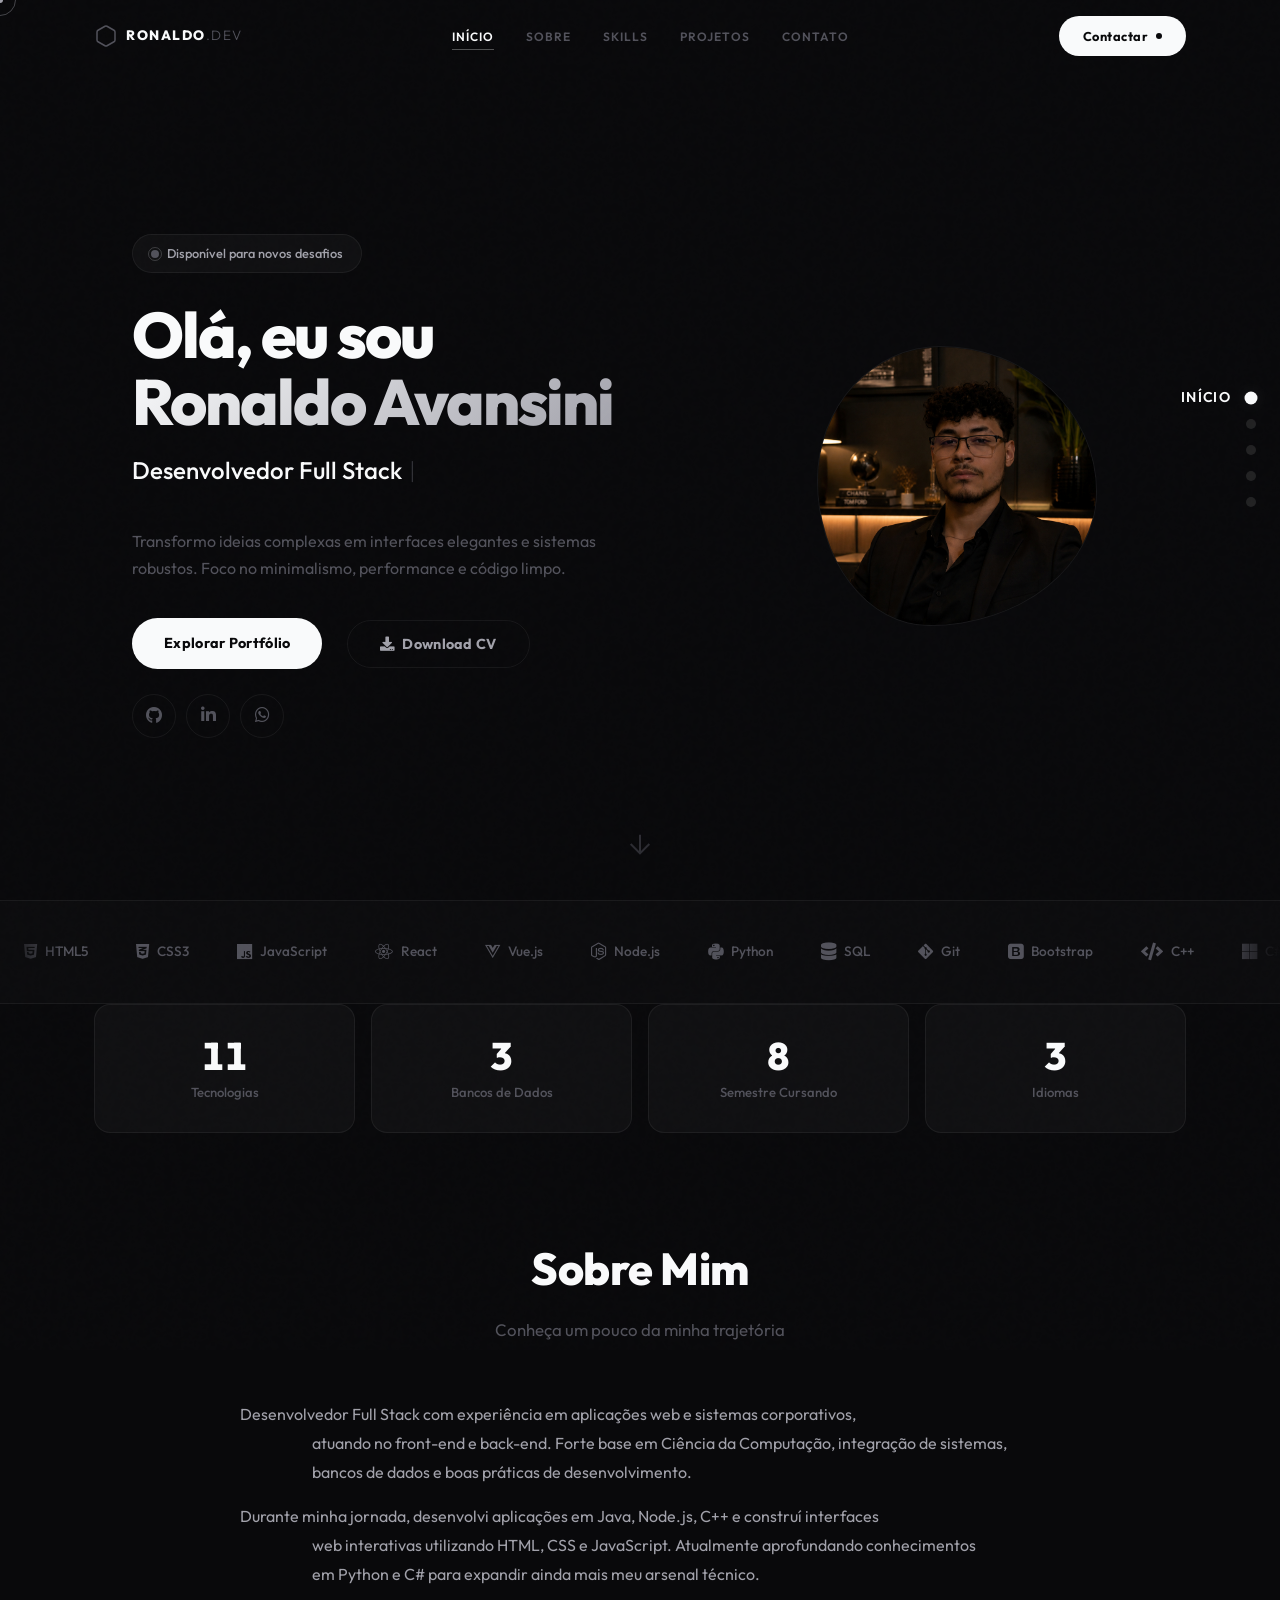
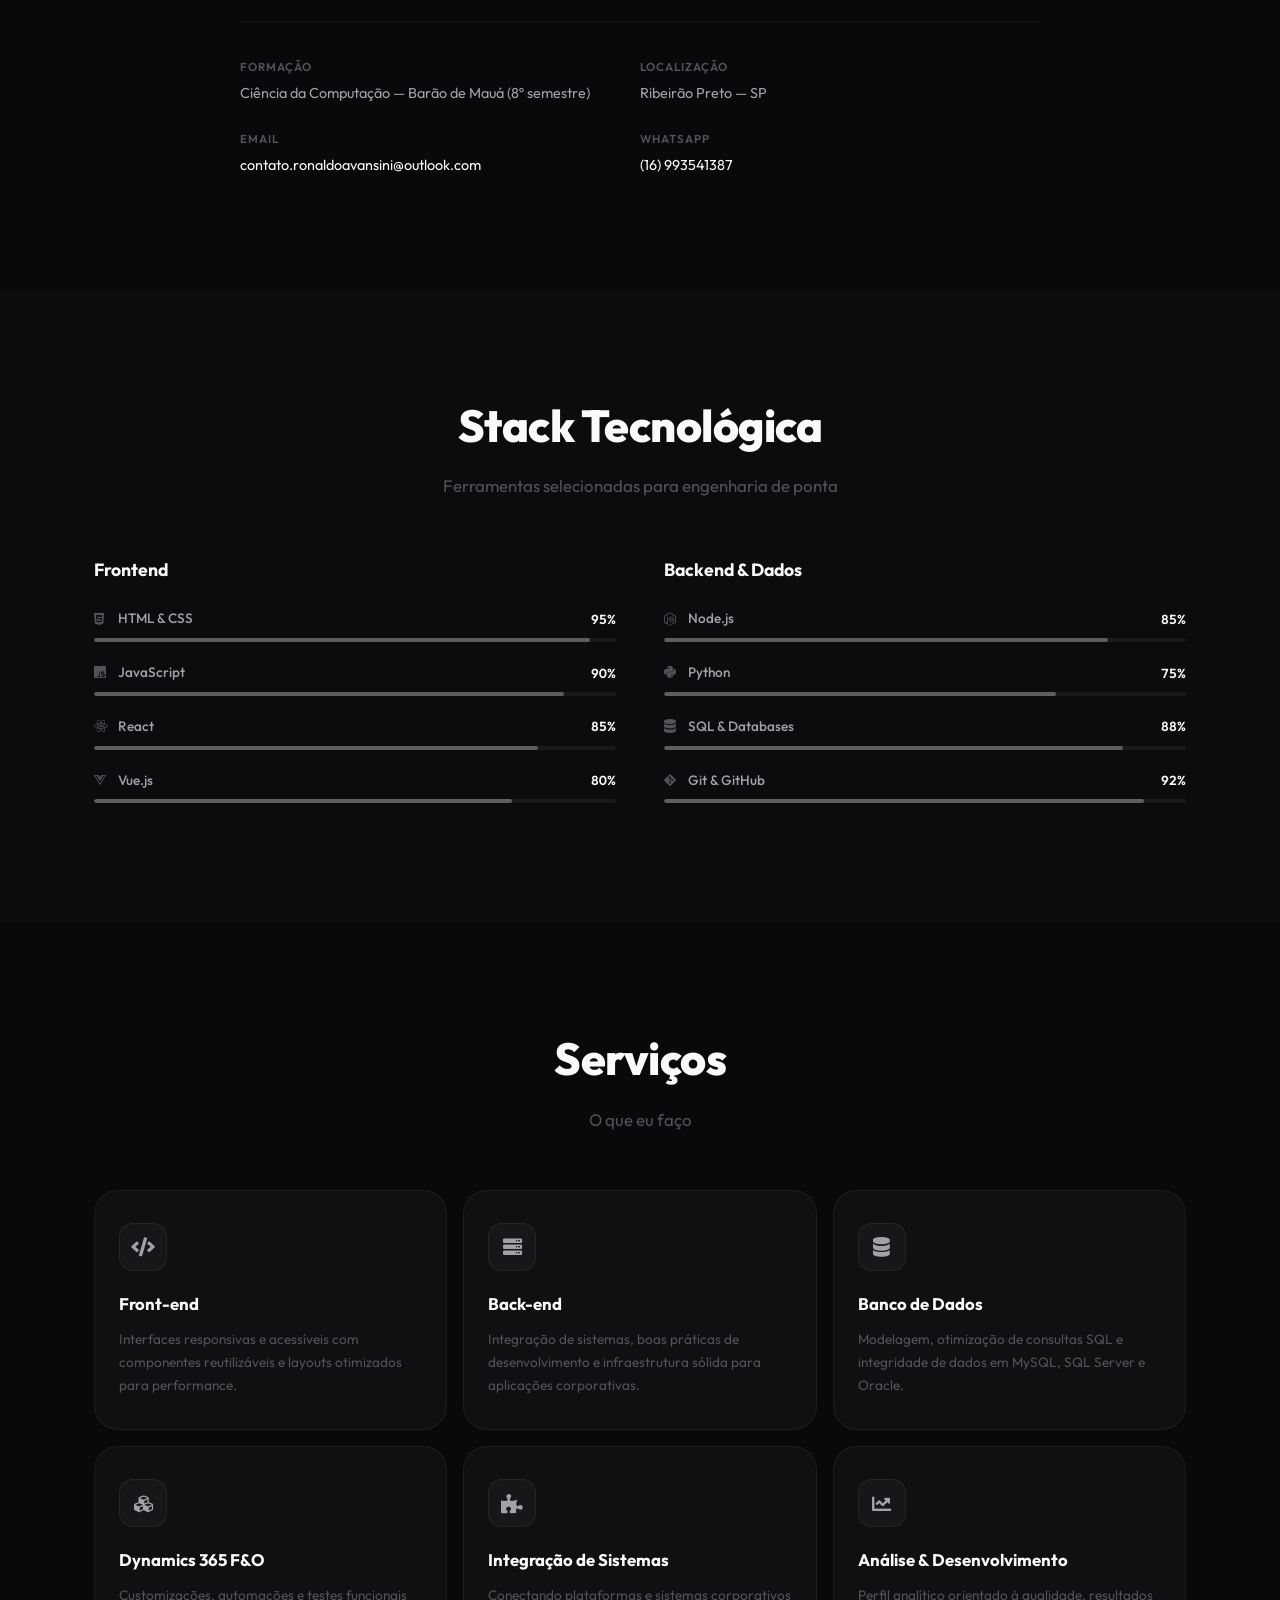
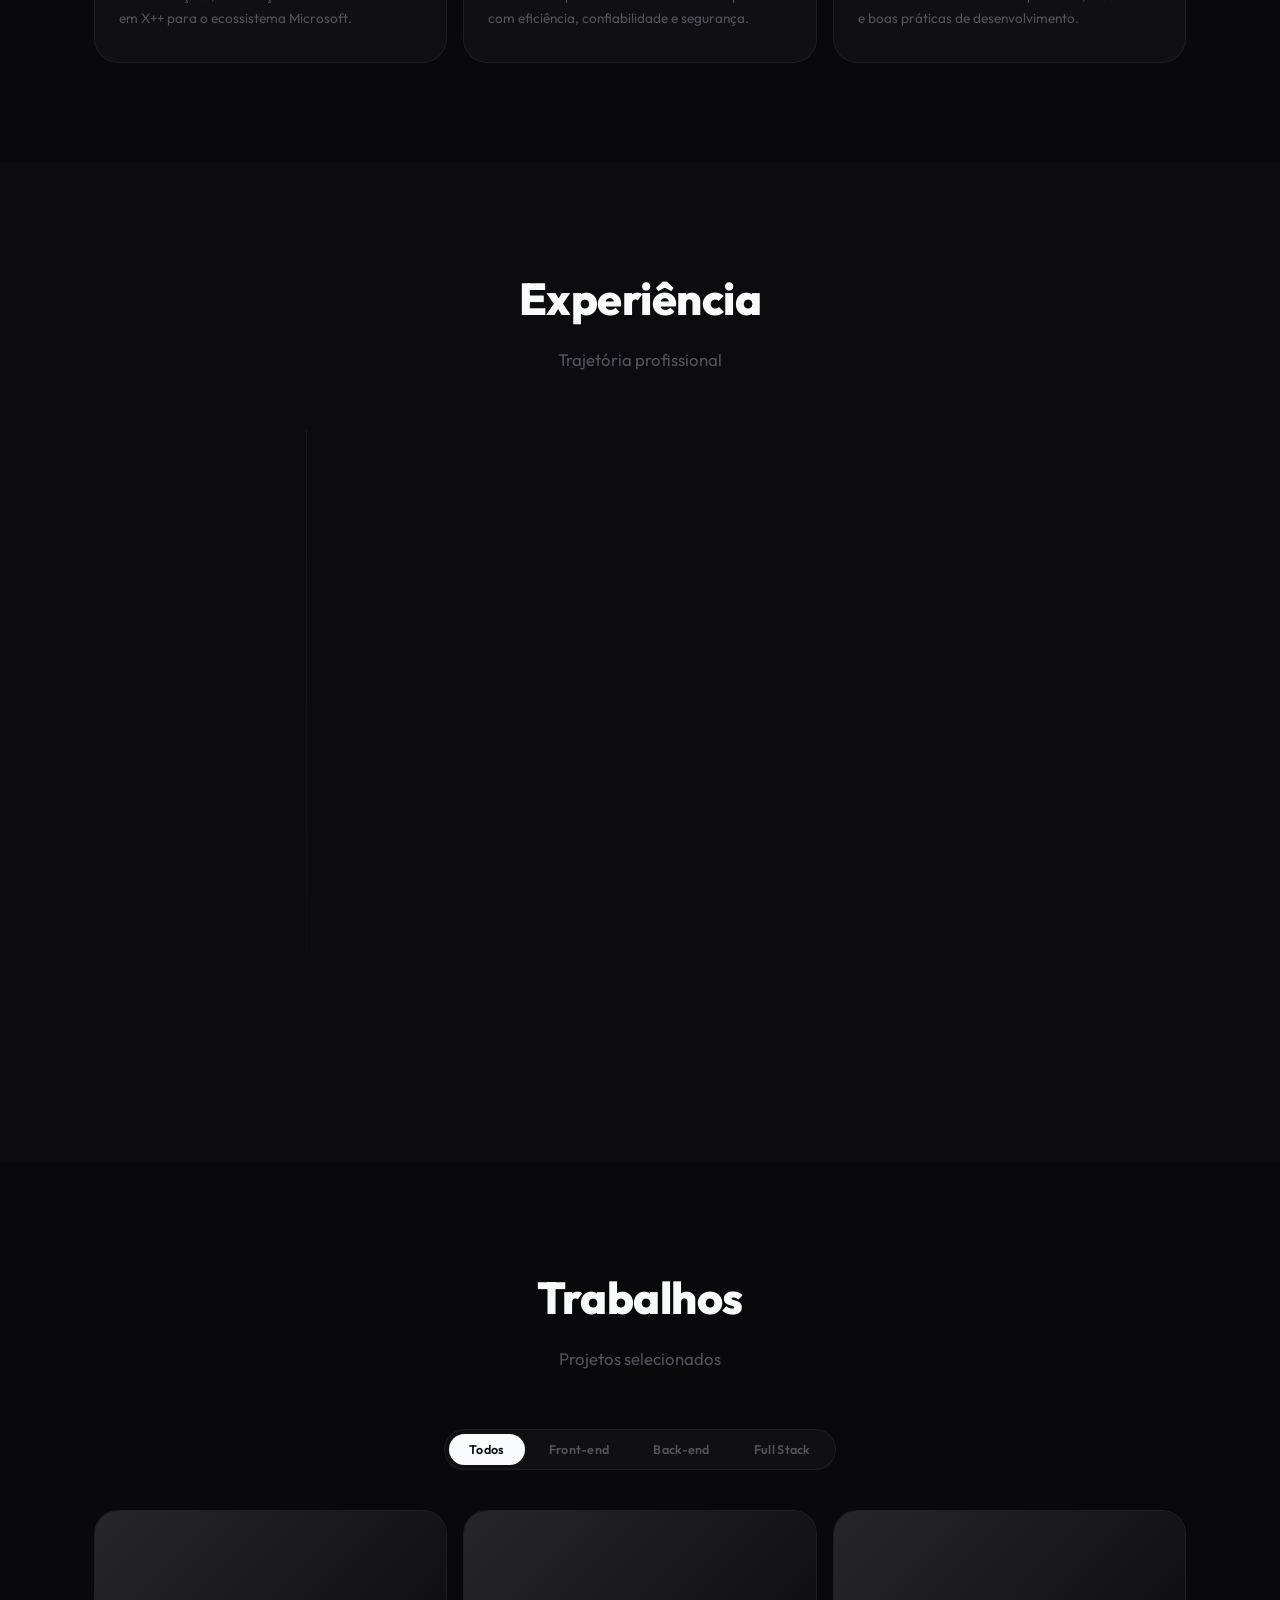
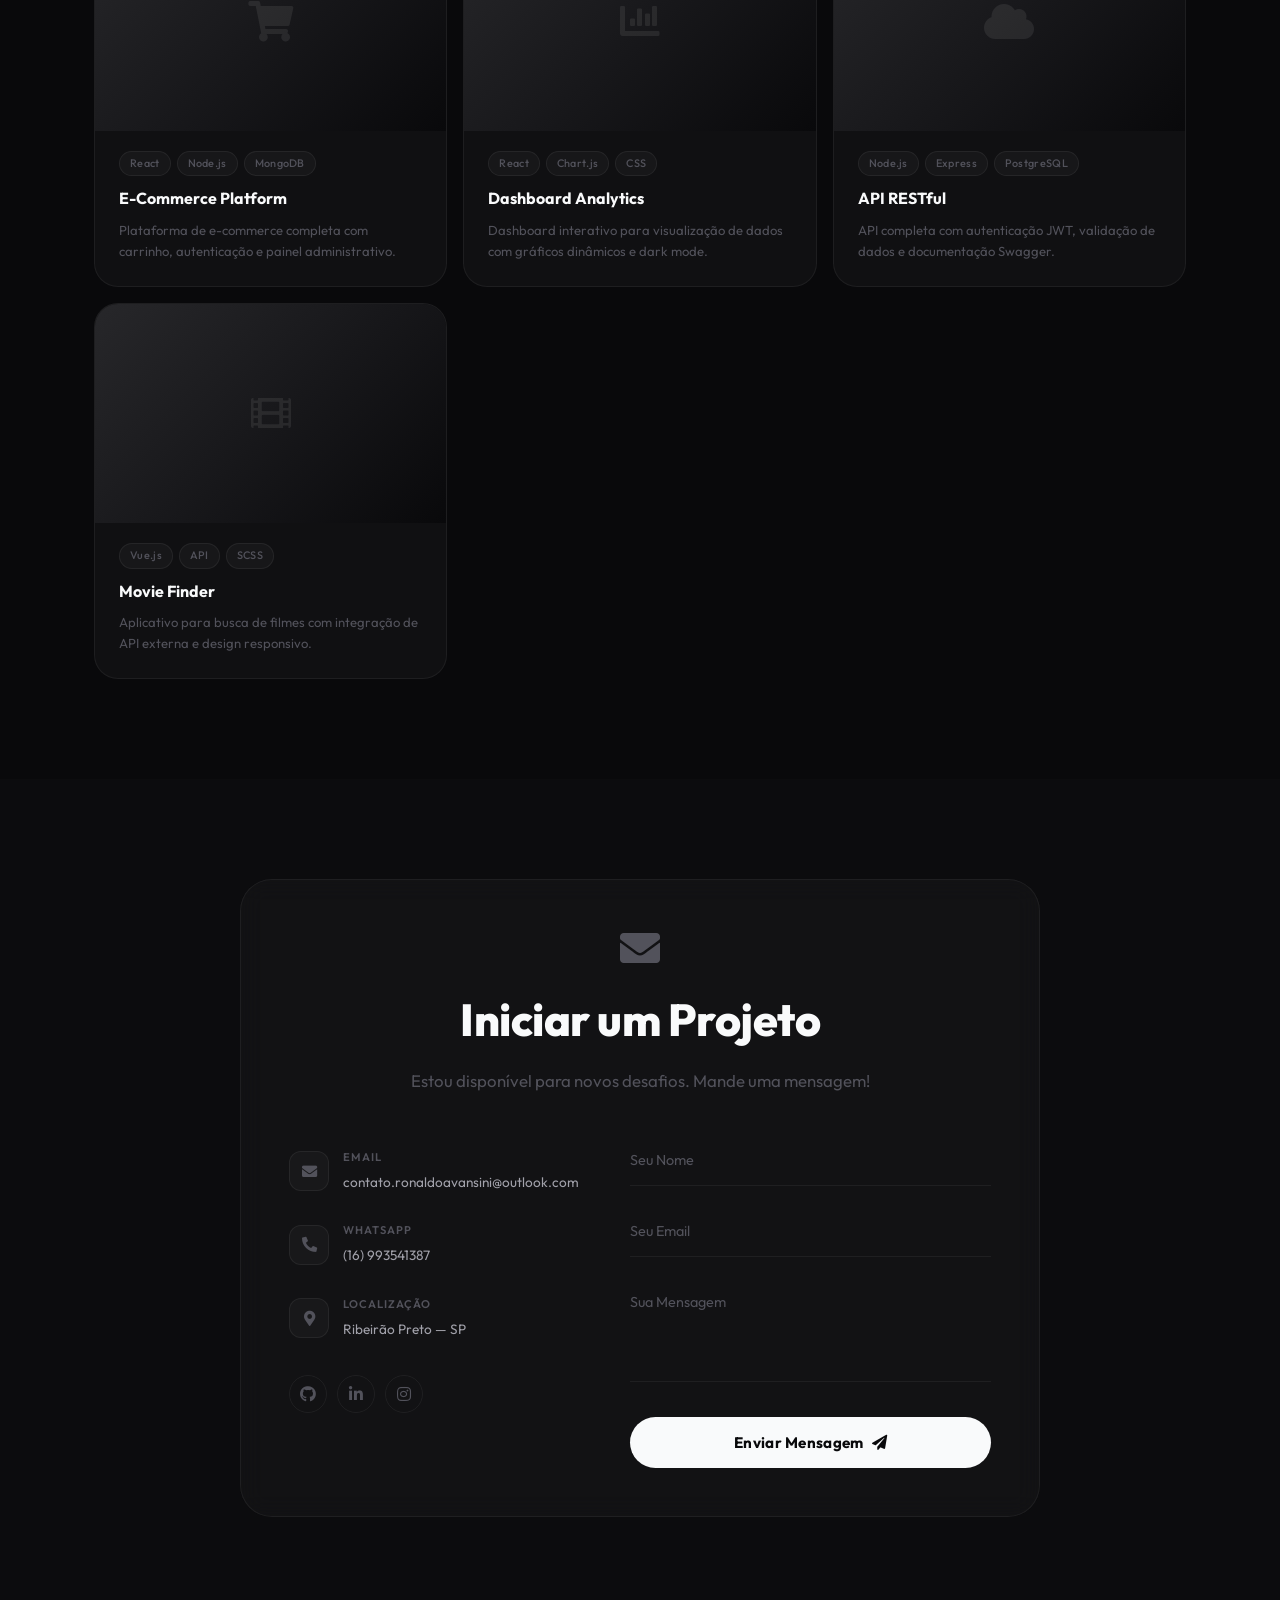
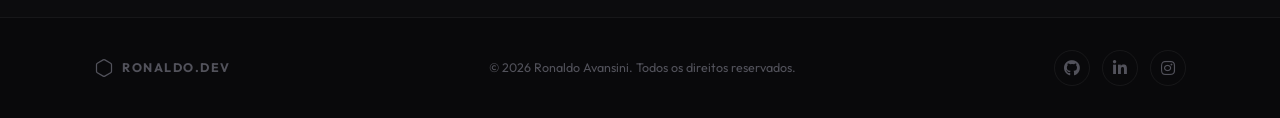
==== commit 1dabd7d3: "upload" ====
--- a/index.html
+++ b/index.html
@@ -21,6 +21,12 @@
     <!-- Custom Cursor -->
     <div class="cursor-dot" id="cursorDot"></div>
     <div class="cursor-ring" id="cursorRing"></div>
+
+    <!-- Spotlight -->
+    <div class="spotlight" id="spotlight"></div>
+
+    <!-- Noise Overlay -->
+    <div class="noise-overlay"></div>
 
     <!-- Background Blobs -->
     <div class="bg-blobs">
@@ -77,9 +83,12 @@
                         Foco no minimalismo, performance e código limpo.
                     </p>
                     <div class="hero-actions">
-                        <a href="#projects" class="btn btn-primary">
+                        <a href="#projects" class="btn btn-primary" data-magnetic>
                             Explorar Portfólio
                         </a>
+                        <button class="btn btn-outline" data-magnetic id="btnCv">
+                            <i class="fas fa-download"></i> Download CV
+                        </button>
                         <div class="hero-social">
                             <a href="https://github.com/Getsuga01" target="_blank" rel="noopener noreferrer" aria-label="GitHub">
                                 <i class="fab fa-github"></i>
@@ -115,8 +124,41 @@
         </div>
     </section>
 
+    <!-- Tech Marquee -->
+    <section class="marquee-section">
+        <div class="marquee-track">
+            <div class="marquee-content">
+                <span><i class="fab fa-html5"></i> HTML5</span>
+                <span><i class="fab fa-css3-alt"></i> CSS3</span>
+                <span><i class="fab fa-js"></i> JavaScript</span>
+                <span><i class="fab fa-react"></i> React</span>
+                <span><i class="fab fa-vuejs"></i> Vue.js</span>
+                <span><i class="fab fa-node-js"></i> Node.js</span>
+                <span><i class="fab fa-python"></i> Python</span>
+                <span><i class="fas fa-database"></i> SQL</span>
+                <span><i class="fab fa-git-alt"></i> Git</span>
+                <span><i class="fab fa-bootstrap"></i> Bootstrap</span>
+                <span><i class="fas fa-code"></i> C++</span>
+                <span><i class="fab fa-microsoft"></i> C#</span>
+            </div>
+            <div class="marquee-content" aria-hidden="true">
+                <span><i class="fab fa-html5"></i> HTML5</span>
+                <span><i class="fab fa-css3-alt"></i> CSS3</span>
+                <span><i class="fab fa-js"></i> JavaScript</span>
+                <span><i class="fab fa-react"></i> React</span>
+                <span><i class="fab fa-vuejs"></i> Vue.js</span>
+                <span><i class="fab fa-node-js"></i> Node.js</span>
+                <span><i class="fab fa-python"></i> Python</span>
+                <span><i class="fas fa-database"></i> SQL</span>
+                <span><i class="fab fa-git-alt"></i> Git</span>
+                <span><i class="fab fa-bootstrap"></i> Bootstrap</span>
+                <span><i class="fas fa-code"></i> C++</span>
+                <span><i class="fab fa-microsoft"></i> C#</span>
+            </div>
+        </div>
+    </section>
+
     <!-- Stats -->
-    <section class="stats-section">
         <div class="container">
             <div class="stats-grid" id="statsGrid">
                 <div class="stat-card">
@@ -148,12 +190,12 @@
             </div>
             <div class="about-grid">
                 <div class="about-content reveal">
-                    <p class="about-text">
+                    <p class="about-text" data-reveal-text>
                         Desenvolvedor Full Stack com experiência em aplicações web e sistemas corporativos,
                         atuando no front-end e back-end. Forte base em Ciência da Computação, integração de sistemas,
                         bancos de dados e boas práticas de desenvolvimento.
                     </p>
-                    <p class="about-text">
+                    <p class="about-text" data-reveal-text>
                         Durante minha jornada, desenvolvi aplicações em Java, Node.js, C++ e construí interfaces
                         web interativas utilizando HTML, CSS e JavaScript. Atualmente aprofundando conhecimentos
                         em Python e C# para expandir ainda mais meu arsenal técnico.
@@ -509,6 +551,15 @@
         </div>
     </footer>
 
+    <!-- Navigation Dots -->
+    <nav class="nav-dots" id="navDots">
+        <a href="#hero" class="nav-dot active" data-section="hero" aria-label="Início"><span>Início</span></a>
+        <a href="#about" class="nav-dot" data-section="about" aria-label="Sobre"><span>Sobre</span></a>
+        <a href="#skills" class="nav-dot" data-section="skills" aria-label="Skills"><span>Skills</span></a>
+        <a href="#projects" class="nav-dot" data-section="projects" aria-label="Projetos"><span>Projetos</span></a>
+        <a href="#contact" class="nav-dot" data-section="contact" aria-label="Contato"><span>Contato</span></a>
+    </nav>
+
     <!-- Back to Top -->
     <button class="back-to-top" id="backToTop" aria-label="Voltar ao topo">
         <svg viewBox="0 0 24 24" fill="none" stroke="currentColor" stroke-width="2" width="20" height="20">
--- a/css/style.css
+++ b/css/style.css
@@ -1270,6 +1270,200 @@
     background: var(--card-hover);
 }
 
+/* --- Spotlight --- */
+.spotlight {
+    position: fixed;
+    inset: 0;
+    pointer-events: none;
+    z-index: -1;
+    background: radial-gradient(600px at 50% 50%, rgba(255, 255, 255, 0.03), transparent 60%);
+    opacity: 0;
+    transition: opacity 0.5s ease;
+}
+
+.spotlight.visible {
+    opacity: 1;
+}
+
+/* --- Noise Texture --- */
+.noise-overlay {
+    position: fixed;
+    inset: 0;
+    z-index: 9998;
+    pointer-events: none;
+    opacity: 0.015;
+    mix-blend-mode: overlay;
+}
+
+.noise-overlay::before {
+    content: '';
+    position: absolute;
+    inset: -50%;
+    width: 200%;
+    height: 200%;
+    background-image: url("data:image/svg+xml,%3Csvg viewBox='0 0 256 256' xmlns='http://www.w3.org/2000/svg'%3E%3Cfilter id='n'%3E%3CfeTurbulence type='fractalNoise' baseFrequency='0.8' numOctaves='4' stitchTiles='stitch'/%3E%3C/filter%3E%3Crect width='100%25' height='100%25' filter='url(%23n)'/%3E%3C/svg%3E");
+    background-repeat: repeat;
+    animation: noiseShift 0.5s steps(4) infinite;
+}
+
+@keyframes noiseShift {
+    0% { transform: translate(0, 0); }
+    25% { transform: translate(-5%, -5%); }
+    50% { transform: translate(-10%, 0); }
+    75% { transform: translate(-5%, 5%); }
+}
+
+/* --- Marquee --- */
+.marquee-section {
+    padding: 40px 0;
+    overflow: hidden;
+    border-top: 1px solid var(--border);
+    border-bottom: 1px solid var(--border);
+    background: var(--bg-alt);
+    position: relative;
+}
+
+.marquee-track {
+    display: flex;
+    overflow: hidden;
+    gap: 0;
+    mask-image: linear-gradient(to right, transparent, black 5%, black 95%, transparent);
+    -webkit-mask-image: linear-gradient(to right, transparent, black 5%, black 95%, transparent);
+}
+
+.marquee-content {
+    display: flex;
+    gap: 48px;
+    flex-shrink: 0;
+    animation: marqueeScroll 40s linear infinite;
+    padding: 0 24px;
+}
+
+.marquee-content span {
+    display: flex;
+    align-items: center;
+    gap: 8px;
+    font-size: 0.85rem;
+    font-weight: 500;
+    color: var(--text-muted);
+    white-space: nowrap;
+    transition: var(--transition);
+}
+
+.marquee-content span i {
+    font-size: 1.1rem;
+    color: var(--text-muted);
+    transition: var(--transition);
+}
+
+.marquee-content span:hover {
+    color: var(--text);
+}
+
+.marquee-content span:hover i {
+    color: var(--text-secondary);
+}
+
+@keyframes marqueeScroll {
+    0% { transform: translateX(0); }
+    100% { transform: translateX(-100%); }
+}
+
+/* --- Navigation Dots --- */
+.nav-dots {
+    position: fixed;
+    right: 24px;
+    top: 50%;
+    transform: translateY(-50%);
+    z-index: 998;
+    display: flex;
+    flex-direction: column;
+    gap: 16px;
+}
+
+.nav-dot {
+    width: 10px;
+    height: 10px;
+    border-radius: 50%;
+    background: rgba(255, 255, 255, 0.1);
+    border: none;
+    cursor: pointer;
+    transition: var(--transition);
+    position: relative;
+}
+
+.nav-dot span {
+    position: absolute;
+    right: 20px;
+    top: 50%;
+    transform: translateY(-50%);
+    font-size: 0.68rem;
+    font-weight: 600;
+    color: var(--text-muted);
+    opacity: 0;
+    pointer-events: none;
+    transition: var(--transition);
+    letter-spacing: 1px;
+    text-transform: uppercase;
+    white-space: nowrap;
+}
+
+.nav-dot:hover span {
+    opacity: 1;
+}
+
+.nav-dot.active {
+    background: var(--text);
+    box-shadow: 0 0 12px rgba(255, 255, 255, 0.1);
+    transform: scale(1.3);
+}
+
+.nav-dot.active span {
+    opacity: 1;
+    color: var(--text);
+}
+
+/* --- Magnetic Buttons --- */
+[data-magnetic] {
+    position: relative;
+    will-change: transform;
+}
+
+/* --- Reveal Text Letter by Letter --- */
+[data-reveal-text] {
+    opacity: 1;
+}
+
+[data-reveal-text] .reveal-char {
+    display: inline;
+    opacity: 0;
+    animation: charReveal 0.4s ease-out forwards;
+}
+
+@keyframes charReveal {
+    from {
+        opacity: 0;
+        filter: blur(4px);
+    }
+    to {
+        opacity: 1;
+        filter: blur(0);
+    }
+}
+
+/* --- Download CV Button --- */
+.btn-outline {
+    background: transparent;
+    color: var(--text-secondary);
+    border: 1px solid var(--border);
+}
+
+.btn-outline:hover {
+    color: var(--text);
+    border-color: var(--border-hover);
+    background: rgba(255, 255, 255, 0.03);
+}
+
 /* --- Reveal Animation --- */
 .reveal {
     opacity: 0;
@@ -1333,6 +1527,11 @@
     .contact-card { padding: 32px; }
 
     .footer-inner { flex-direction: column; text-align: center; }
+
+    .nav-dots { display: none; }
+
+    .marquee-content { gap: 32px; }
+    .marquee-content span { font-size: 0.78rem; }
 }
 
 @media (max-width: 600px) {
@@ -1355,4 +1554,9 @@
     .hero-badge { font-size: 0.7rem; padding: 6px 14px; }
 
     .back-to-top { bottom: 20px; right: 20px; width: 40px; height: 40px; }
-}
+
+    .nav-dots { display: none; }
+
+    .marquee-content { gap: 24px; }
+    .marquee-content span { font-size: 0.72rem; }
+}
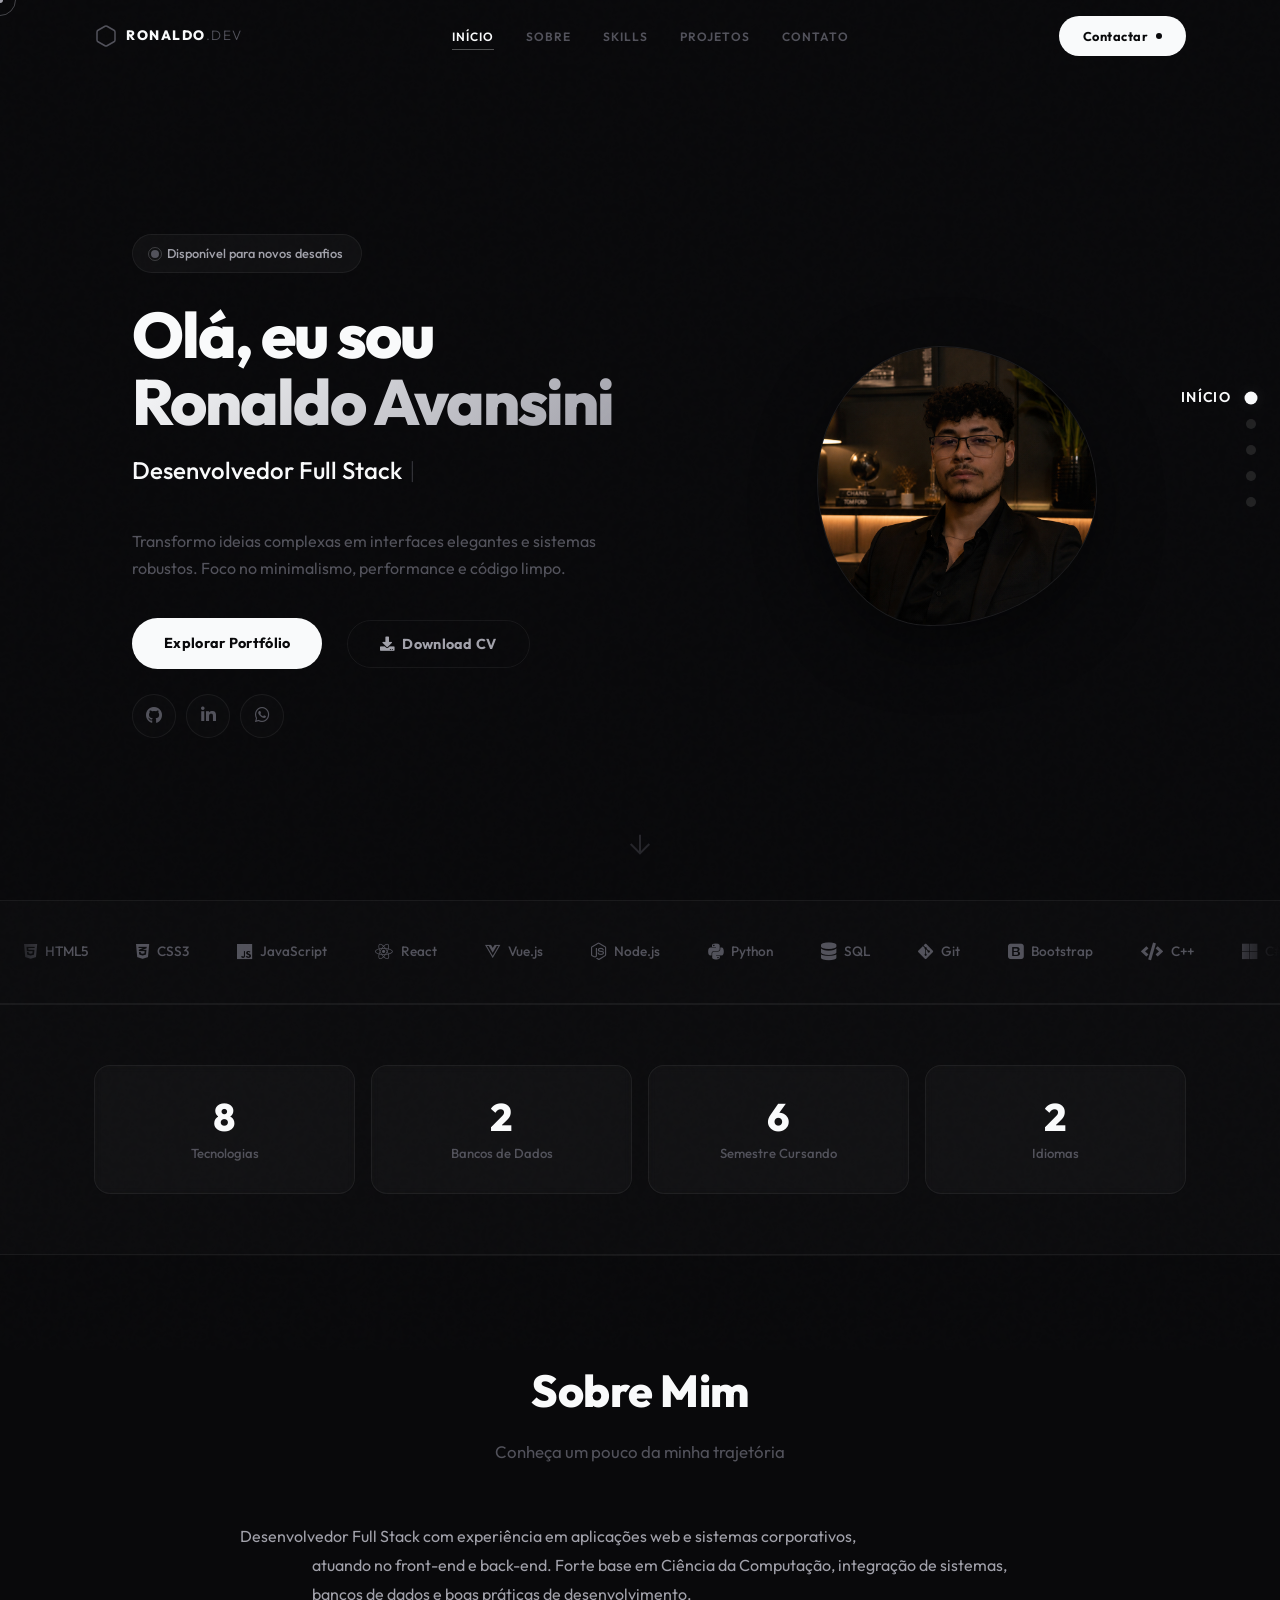
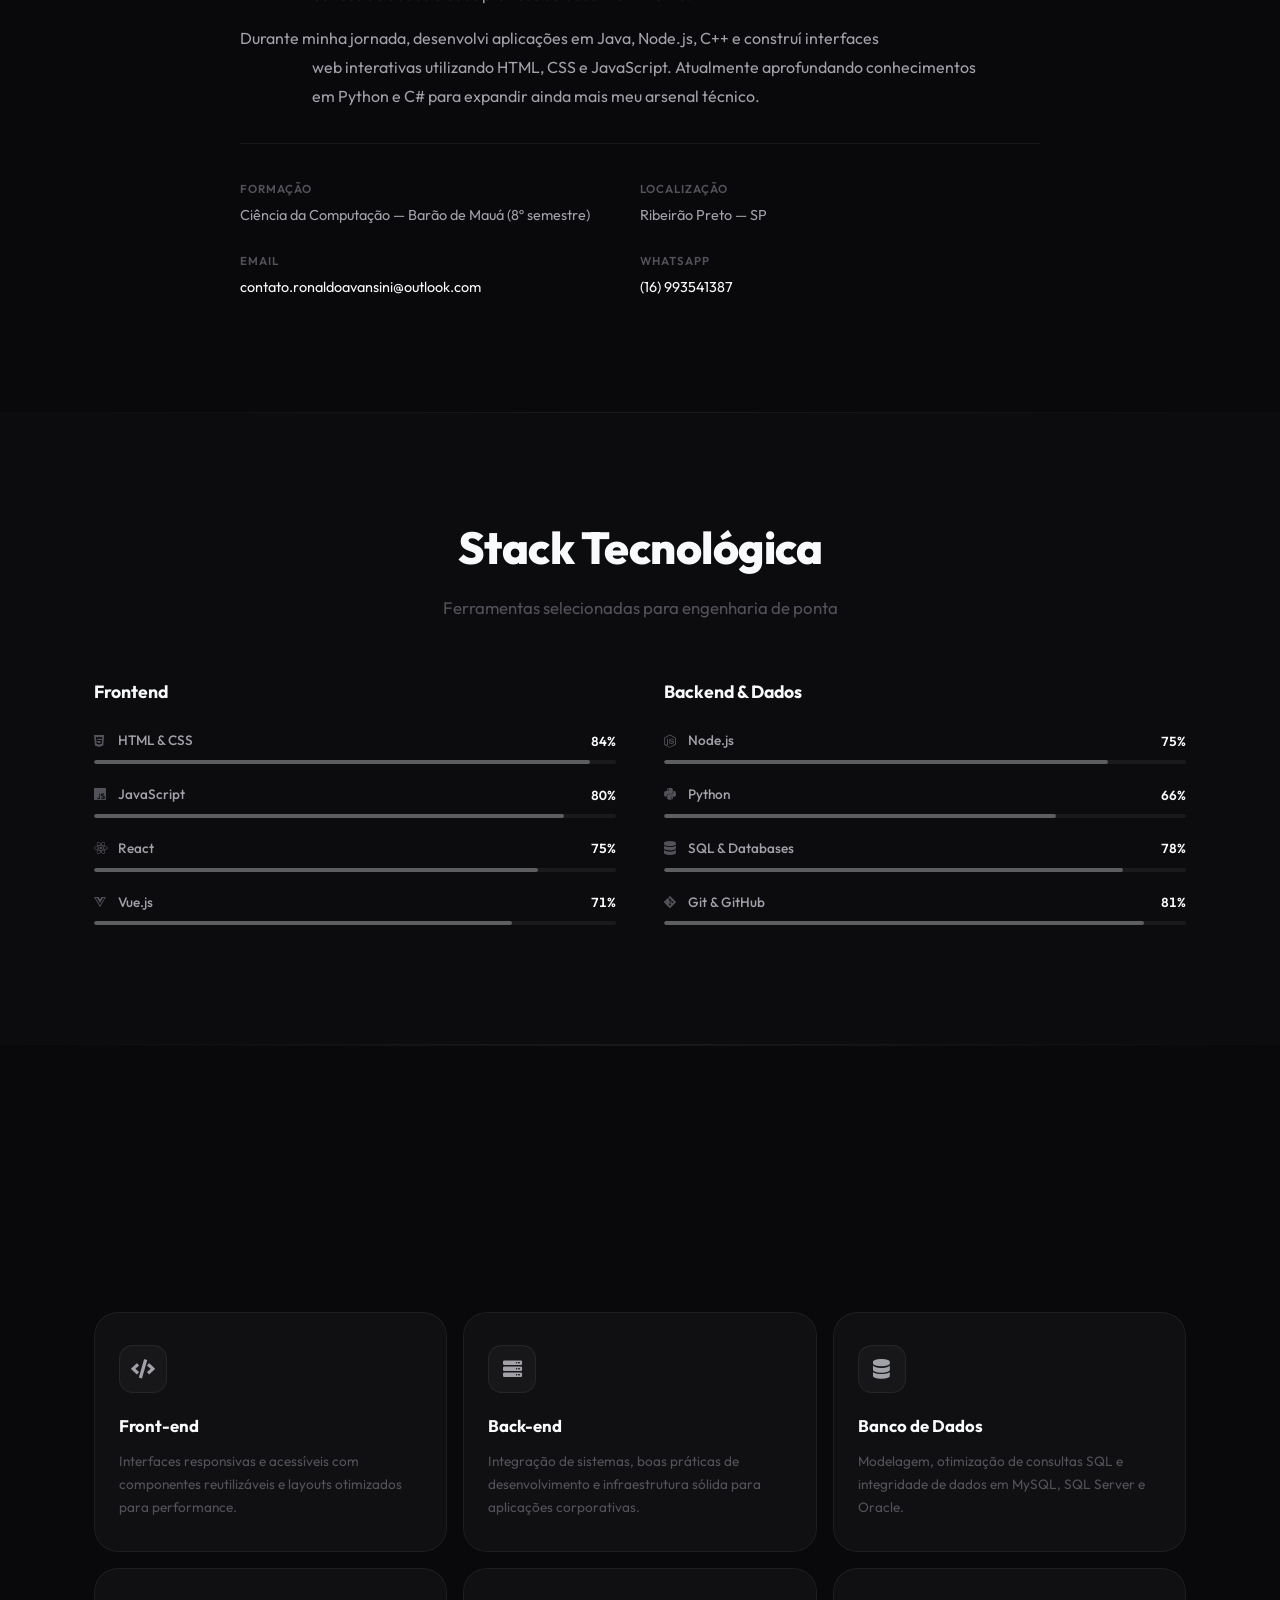
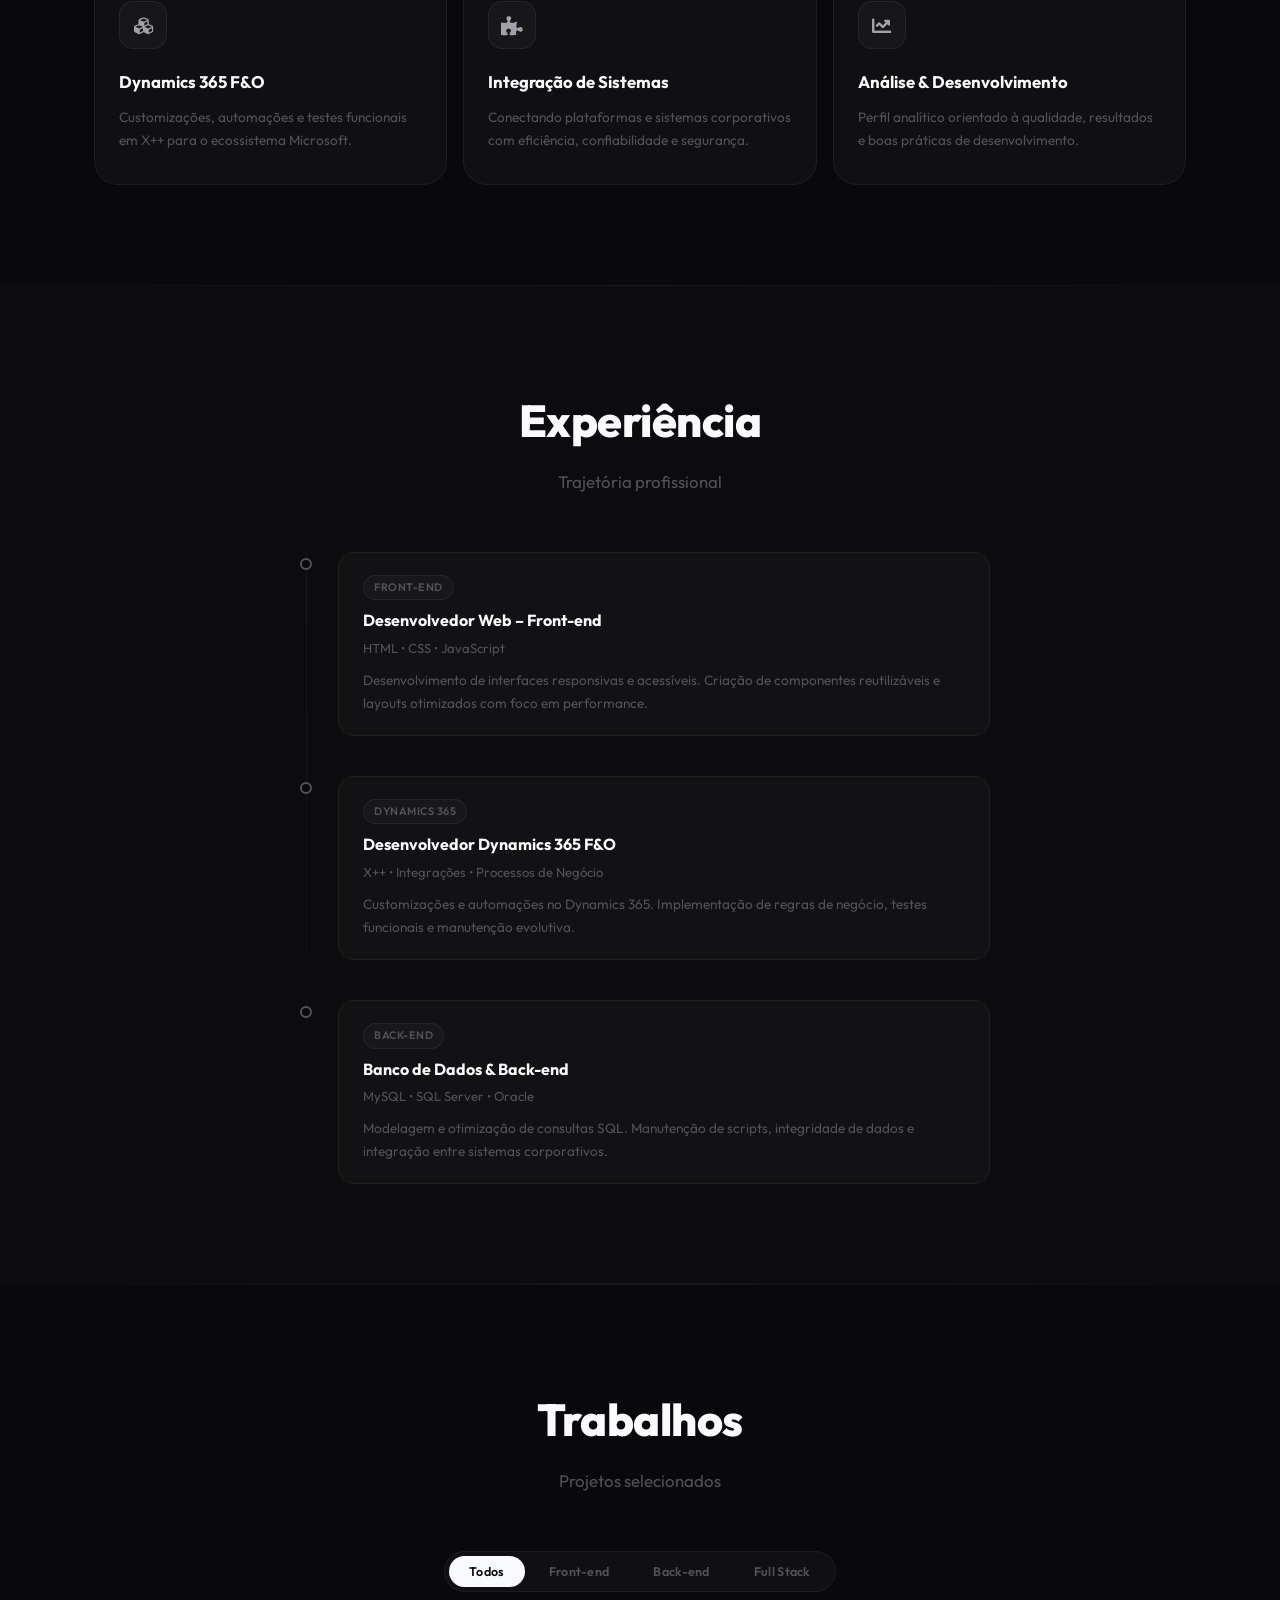
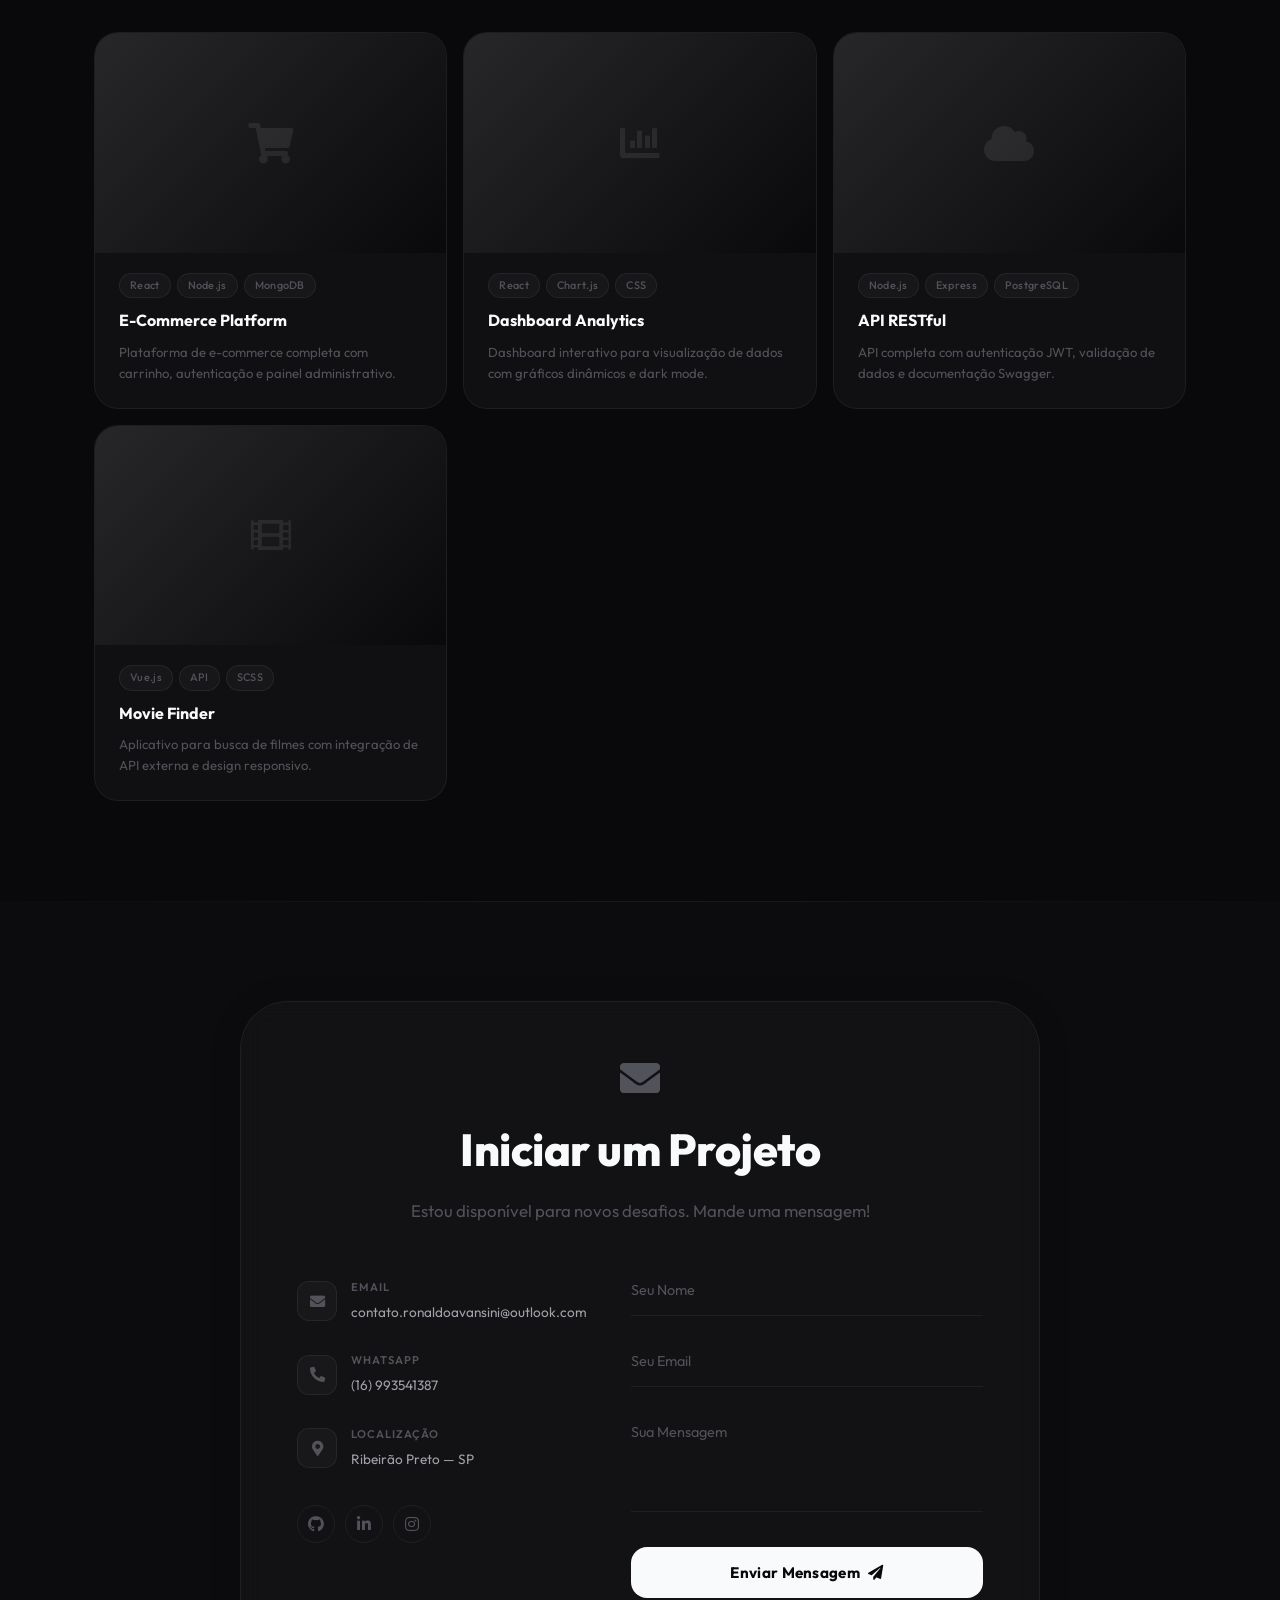
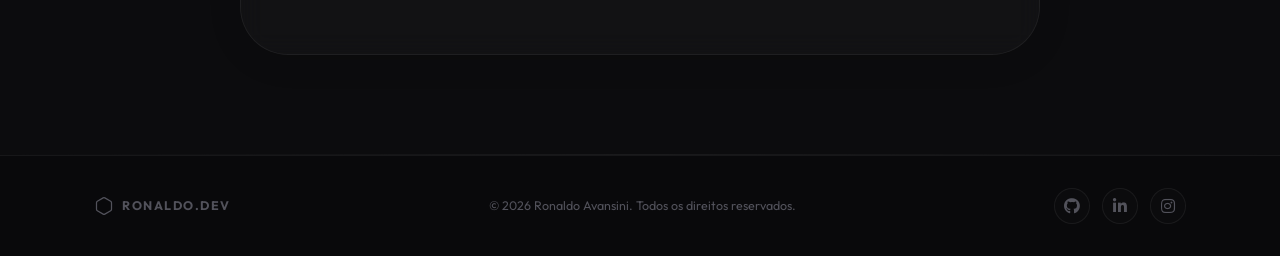
==== commit acd45445: "Upload" ====
--- a/index.html
+++ b/index.html
@@ -159,18 +159,19 @@
     </section>
 
     <!-- Stats -->
+    <section class="stats-section">
         <div class="container">
             <div class="stats-grid" id="statsGrid">
                 <div class="stat-card">
-                    <div class="stat-number" data-target="11">0</div>
+                    <div class="stat-number" data-target="11" data-suffix="+">0</div>
                     <span class="stat-label">Tecnologias</span>
                 </div>
                 <div class="stat-card">
-                    <div class="stat-number" data-target="3">0</div>
+                    <div class="stat-number" data-target="3" data-suffix="+">0</div>
                     <span class="stat-label">Bancos de Dados</span>
                 </div>
                 <div class="stat-card">
-                    <div class="stat-number" data-target="8">0</div>
+                    <div class="stat-number" data-target="8" data-suffix="º">0</div>
                     <span class="stat-label">Semestre Cursando</span>
                 </div>
                 <div class="stat-card">
--- a/css/style.css
+++ b/css/style.css
@@ -24,7 +24,9 @@
     --radius: 16px;
     --radius-lg: 24px;
     --radius-xl: 32px;
+    --radius-2xl: 48px;
     --transition: 0.3s cubic-bezier(0.16, 1, 0.3, 1);
+    --transition-slow: 0.6s cubic-bezier(0.16, 1, 0.3, 1);
 }
 
 /* --- Reset --- */
@@ -46,10 +48,23 @@
     -webkit-font-smoothing: antialiased;
 }
 
-::-webkit-scrollbar { width: 4px; }
+::-webkit-scrollbar { width: 3px; }
 ::-webkit-scrollbar-track { background: var(--bg); }
-::-webkit-scrollbar-thumb { background: #27272a; border-radius: 2px; }
-::selection { background: #27272a; color: var(--text); }
+::-webkit-scrollbar-thumb { background: #3f3f46; border-radius: 4px; }
+::-webkit-scrollbar-thumb:hover { background: #52525b; }
+::selection { background: rgba(255, 255, 255, 0.08); color: var(--text); }
+
+:focus-visible {
+    outline: 1.5px solid var(--text-muted);
+    outline-offset: 2px;
+    border-radius: 4px;
+}
+
+::placeholder {
+    color: var(--text-muted);
+    font-weight: 300;
+    opacity: 0.7;
+}
 
 a { text-decoration: none; color: inherit; }
 ul { list-style: none; }
@@ -59,6 +74,14 @@
     max-width: var(--container);
     margin: 0 auto;
     padding: 0 24px;
+}
+
+@media (max-width: 600px) {
+    .container { padding: 0 20px; }
+}
+
+@media (max-width: 380px) {
+    .container { padding: 0 16px; }
 }
 
 /* --- Custom Cursor --- */
@@ -164,7 +187,11 @@
     right: 0;
     height: var(--nav-height);
     z-index: 1000;
-    transition: var(--transition);
+    transition: transform var(--transition-slow), background var(--transition);
+}
+
+.navbar.nav-hidden {
+    transform: translateY(-100%);
 }
 
 .navbar.scrolled {
@@ -172,6 +199,7 @@
     backdrop-filter: blur(24px);
     -webkit-backdrop-filter: blur(24px);
     border-bottom: 1px solid var(--border);
+    box-shadow: 0 1px 20px rgba(0, 0, 0, 0.3);
 }
 
 .navbar .container {
@@ -424,11 +452,16 @@
 .btn-primary {
     background: var(--text);
     color: var(--bg);
+    transition: var(--transition);
 }
 
 .btn-primary:hover {
-    transform: scale(1.04);
+    transform: scale(1.05);
     box-shadow: 0 8px 30px rgba(255, 255, 255, 0.08);
+}
+
+.btn-primary:active {
+    transform: scale(0.98);
 }
 
 .hero-social {
@@ -446,14 +479,16 @@
     border: 1px solid var(--border);
     color: var(--text-muted);
     font-size: 1.05rem;
-    transition: var(--transition);
+    transition: var(--transition-slow);
+    background: rgba(255, 255, 255, 0.01);
 }
 
 .hero-social a:hover {
     color: var(--text);
-    border-color: var(--border-hover);
-    background: rgba(255, 255, 255, 0.03);
-    transform: translateY(-2px);
+    border-color: rgba(255, 255, 255, 0.15);
+    background: rgba(255, 255, 255, 0.04);
+    transform: translateY(-3px);
+    box-shadow: 0 4px 16px rgba(0, 0, 0, 0.3);
 }
 
 /* --- Morph Avatar --- */
@@ -488,12 +523,24 @@
     height: 280px;
     border-radius: 44% 56% 60% 40% / 48% 52% 48% 52%;
     overflow: hidden;
-    border: 1.5px solid var(--border);
+    border: 1.5px solid rgba(255, 255, 255, 0.08);
     background: var(--bg);
     animation: morphBlob 12s ease-in-out infinite reverse;
     display: flex;
     align-items: center;
     justify-content: center;
+    box-shadow:
+        0 0 0 1px rgba(255, 255, 255, 0.03) inset,
+        0 20px 60px rgba(0, 0, 0, 0.5);
+}
+
+.morph-inner::after {
+    content: '';
+    position: absolute;
+    inset: 0;
+    border-radius: inherit;
+    background: linear-gradient(135deg, rgba(255, 255, 255, 0.04) 0%, transparent 50%, rgba(255, 255, 255, 0.02) 100%);
+    pointer-events: none;
 }
 
 .morph-img {
@@ -537,8 +584,13 @@
     left: 50%;
     transform: translateX(-50%);
     color: var(--text-muted);
-    animation: bounce 2s ease-in-out infinite;
-    opacity: 0.5;
+    animation: bounce 2.5s ease-in-out infinite;
+    opacity: 0.4;
+    transition: var(--transition);
+}
+
+.scroll-indicator:hover {
+    opacity: 0.8;
 }
 
 @keyframes bounce {
@@ -552,13 +604,35 @@
     position: relative;
 }
 
+.section::before {
+    content: '';
+    position: absolute;
+    top: 0;
+    left: 0;
+    right: 0;
+    height: 1px;
+    background: linear-gradient(90deg, transparent, var(--border), transparent);
+}
+
 .section-alt {
     background: var(--bg-alt);
+    position: relative;
+}
+
+.section-alt::after {
+    content: '';
+    position: absolute;
+    bottom: 0;
+    left: 0;
+    right: 0;
+    height: 1px;
+    background: linear-gradient(90deg, transparent, var(--border), transparent);
 }
 
 .section-header {
     text-align: center;
     margin-bottom: 56px;
+    position: relative;
 }
 
 .section-title {
@@ -571,6 +645,8 @@
 .section-subtitle {
     color: var(--text-muted);
     font-size: 1.05rem;
+    max-width: 480px;
+    margin: 0 auto;
 }
 
 /* --- Stats --- */
@@ -594,12 +670,17 @@
     border-radius: var(--radius);
     border: 1px solid var(--border);
     transition: var(--transition);
+    backdrop-filter: blur(4px);
+    -webkit-backdrop-filter: blur(4px);
 }
 
 .stat-card:hover {
     background: var(--card-hover);
     border-color: var(--border-hover);
-    transform: translateY(-2px);
+    transform: translateY(-3px);
+    box-shadow:
+        0 4px 24px rgba(0, 0, 0, 0.3),
+        inset 0 1px 0 rgba(255, 255, 255, 0.04);
 }
 
 .stat-number {
@@ -741,15 +822,43 @@
     background: var(--card);
     border-radius: var(--radius-lg);
     border: 1px solid var(--border);
-    transition: var(--transition);
+    transition: var(--transition-slow);
     cursor: default;
+    backdrop-filter: blur(4px);
+    -webkit-backdrop-filter: blur(4px);
+    position: relative;
+    overflow: hidden;
+}
+
+.service-card::before {
+    content: '';
+    position: absolute;
+    inset: -2px;
+    border-radius: calc(var(--radius-lg) + 2px);
+    background: conic-gradient(
+        transparent, rgba(255, 255, 255, 0.04), transparent, rgba(255, 255, 255, 0.04), transparent
+    );
+    z-index: -1;
+    opacity: 0;
+    transition: opacity var(--transition);
+    animation: borderRotate 4s linear infinite;
+}
+
+.service-card:hover::before {
+    opacity: 1;
+}
+
+@keyframes borderRotate {
+    0% { transform: rotate(0deg); }
+    100% { transform: rotate(360deg); }
 }
 
 .service-card:hover {
     background: var(--card-hover);
-    border-color: var(--border-hover);
-    transform: translateY(-4px);
-    box-shadow: 0 8px 40px rgba(0, 0, 0, 0.3);
+    transform: translateY(-6px);
+    box-shadow:
+        0 8px 40px rgba(0, 0, 0, 0.3),
+        inset 0 1px 0 rgba(255, 255, 255, 0.04);
 }
 
 .service-icon {
@@ -765,12 +874,25 @@
     font-size: 1.2rem;
     color: var(--text-secondary);
     transition: var(--transition);
+    animation: iconFloat 4s ease-in-out infinite;
+}
+
+.service-card:nth-child(2) .service-icon { animation-delay: 0.4s; }
+.service-card:nth-child(3) .service-icon { animation-delay: 0.8s; }
+.service-card:nth-child(4) .service-icon { animation-delay: 1.2s; }
+.service-card:nth-child(5) .service-icon { animation-delay: 1.6s; }
+.service-card:nth-child(6) .service-icon { animation-delay: 2s; }
+
+@keyframes iconFloat {
+    0%, 100% { transform: translateY(0); }
+    50% { transform: translateY(-5px); }
 }
 
 .service-card:hover .service-icon {
     background: rgba(255, 255, 255, 0.06);
     border-color: var(--border-hover);
     color: var(--text);
+    animation-play-state: paused;
 }
 
 .service-title {
@@ -828,13 +950,18 @@
     background: var(--card);
     border-radius: var(--radius);
     border: 1px solid var(--border);
-    transition: var(--transition);
+    transition: var(--transition-slow);
+    backdrop-filter: blur(4px);
+    -webkit-backdrop-filter: blur(4px);
 }
 
 .timeline-content:hover {
     border-color: var(--border-hover);
     background: var(--card-hover);
-    transform: translateX(4px);
+    transform: translateX(6px);
+    box-shadow:
+        0 4px 24px rgba(0, 0, 0, 0.3),
+        inset 0 1px 0 rgba(255, 255, 255, 0.04);
 }
 
 .timeline-tag {
@@ -884,6 +1011,8 @@
     border: 1px solid var(--border);
     flex-wrap: wrap;
     justify-content: center;
+    backdrop-filter: blur(4px);
+    -webkit-backdrop-filter: blur(4px);
 }
 
 .filter-btn {
@@ -920,14 +1049,36 @@
     border-radius: var(--radius-lg);
     overflow: hidden;
     border: 1px solid var(--border);
-    transition: var(--transition);
+    transition: var(--transition-slow);
+    backdrop-filter: blur(4px);
+    -webkit-backdrop-filter: blur(4px);
+    position: relative;
+}
+
+.project-card::before {
+    content: '';
+    position: absolute;
+    inset: -2px;
+    border-radius: calc(var(--radius-lg) + 2px);
+    background: conic-gradient(
+        transparent, rgba(255, 255, 255, 0.03), transparent, rgba(255, 255, 255, 0.03), transparent
+    );
+    z-index: -1;
+    opacity: 0;
+    transition: opacity var(--transition);
+    animation: borderRotate 5s linear infinite;
+}
+
+.project-card:hover::before {
+    opacity: 1;
 }
 
 .project-card:hover {
-    border-color: var(--border-hover);
     background: var(--card-hover);
-    transform: translateY(-4px);
-    box-shadow: 0 8px 40px rgba(0, 0, 0, 0.3);
+    transform: translateY(-6px);
+    box-shadow:
+        0 12px 48px rgba(0, 0, 0, 0.4),
+        inset 0 1px 0 rgba(255, 255, 255, 0.04);
 }
 
 .project-thumb {
@@ -1034,15 +1185,20 @@
     margin: 0 auto;
     background: var(--card);
     border: 1px solid var(--border);
-    border-radius: var(--radius-xl);
-    padding: 48px;
+    border-radius: var(--radius-2xl);
+    padding: 56px;
     backdrop-filter: blur(12px);
-    transition: var(--transition);
+    -webkit-backdrop-filter: blur(12px);
+    transition: var(--transition-slow);
+    box-shadow: 0 4px 32px rgba(0, 0, 0, 0.15);
 }
 
 .contact-card:hover {
     background: var(--card-hover);
     border-color: var(--border-hover);
+    box-shadow:
+        0 8px 48px rgba(0, 0, 0, 0.3),
+        inset 0 1px 0 rgba(255, 255, 255, 0.04);
 }
 
 .contact-header {
@@ -1154,7 +1310,13 @@
 }
 
 .form-input:focus {
-    border-bottom-color: var(--text-muted);
+    border-bottom-color: var(--text-secondary);
+    caret-color: var(--text-secondary);
+}
+
+.form-input:focus-visible {
+    outline: none;
+    border-radius: 0;
 }
 
 .form-label {
@@ -1182,6 +1344,11 @@
     padding: 16px;
     font-size: 0.95rem;
     margin-top: 8px;
+    border-radius: var(--radius);
+}
+
+.btn-submit:active {
+    transform: scale(0.98);
 }
 
 /* --- Footer --- */
@@ -1227,12 +1394,16 @@
     border-radius: 50%;
     border: 1px solid var(--border);
     color: var(--text-muted);
-    transition: var(--transition);
+    transition: var(--transition-slow);
+    background: rgba(255, 255, 255, 0.01);
 }
 
 .footer-links a:hover {
     color: var(--text);
-    border-color: var(--border-hover);
+    border-color: rgba(255, 255, 255, 0.15);
+    background: rgba(255, 255, 255, 0.04);
+    transform: translateY(-2px);
+    box-shadow: 0 4px 12px rgba(0, 0, 0, 0.3);
 }
 
 /* --- Back to Top --- */
@@ -1251,11 +1422,12 @@
     opacity: 0;
     pointer-events: none;
     transform: translateY(12px);
-    transition: var(--transition);
+    transition: var(--transition-slow);
     display: flex;
     align-items: center;
     justify-content: center;
-    backdrop-filter: blur(8px);
+    backdrop-filter: blur(12px);
+    -webkit-backdrop-filter: blur(12px);
 }
 
 .back-to-top.visible {
@@ -1265,9 +1437,15 @@
 }
 
 .back-to-top:hover {
-    border-color: var(--border-hover);
+    border-color: rgba(255, 255, 255, 0.15);
     color: var(--text);
     background: var(--card-hover);
+    transform: translateY(-3px);
+    box-shadow: 0 4px 20px rgba(0, 0, 0, 0.4);
+}
+
+.back-to-top.visible:hover {
+    transform: translateY(-3px);
 }
 
 /* --- Spotlight --- */
@@ -1491,12 +1669,14 @@
         height: 100vh;
         background: rgba(9, 9, 11, 0.98);
         backdrop-filter: blur(24px);
+        -webkit-backdrop-filter: blur(24px);
         flex-direction: column;
         justify-content: center;
         gap: 24px;
-        transition: var(--transition);
+        transition: var(--transition-slow);
         border-left: 1px solid var(--border);
         z-index: 999;
+        box-shadow: -4px 0 40px rgba(0, 0, 0, 0.5);
     }
 
     .navbar-links.open { right: 0; }
@@ -1547,7 +1727,8 @@
 
     .contact-card { padding: 24px; border-radius: var(--radius-lg); }
 
-    .section { padding: 60px 0; }
+    .section { padding: 56px 0; }
+    .section-alt { padding: 56px 0; }
     .section-header { margin-bottom: 36px; }
 
     .hero-title { font-size: 2rem; }
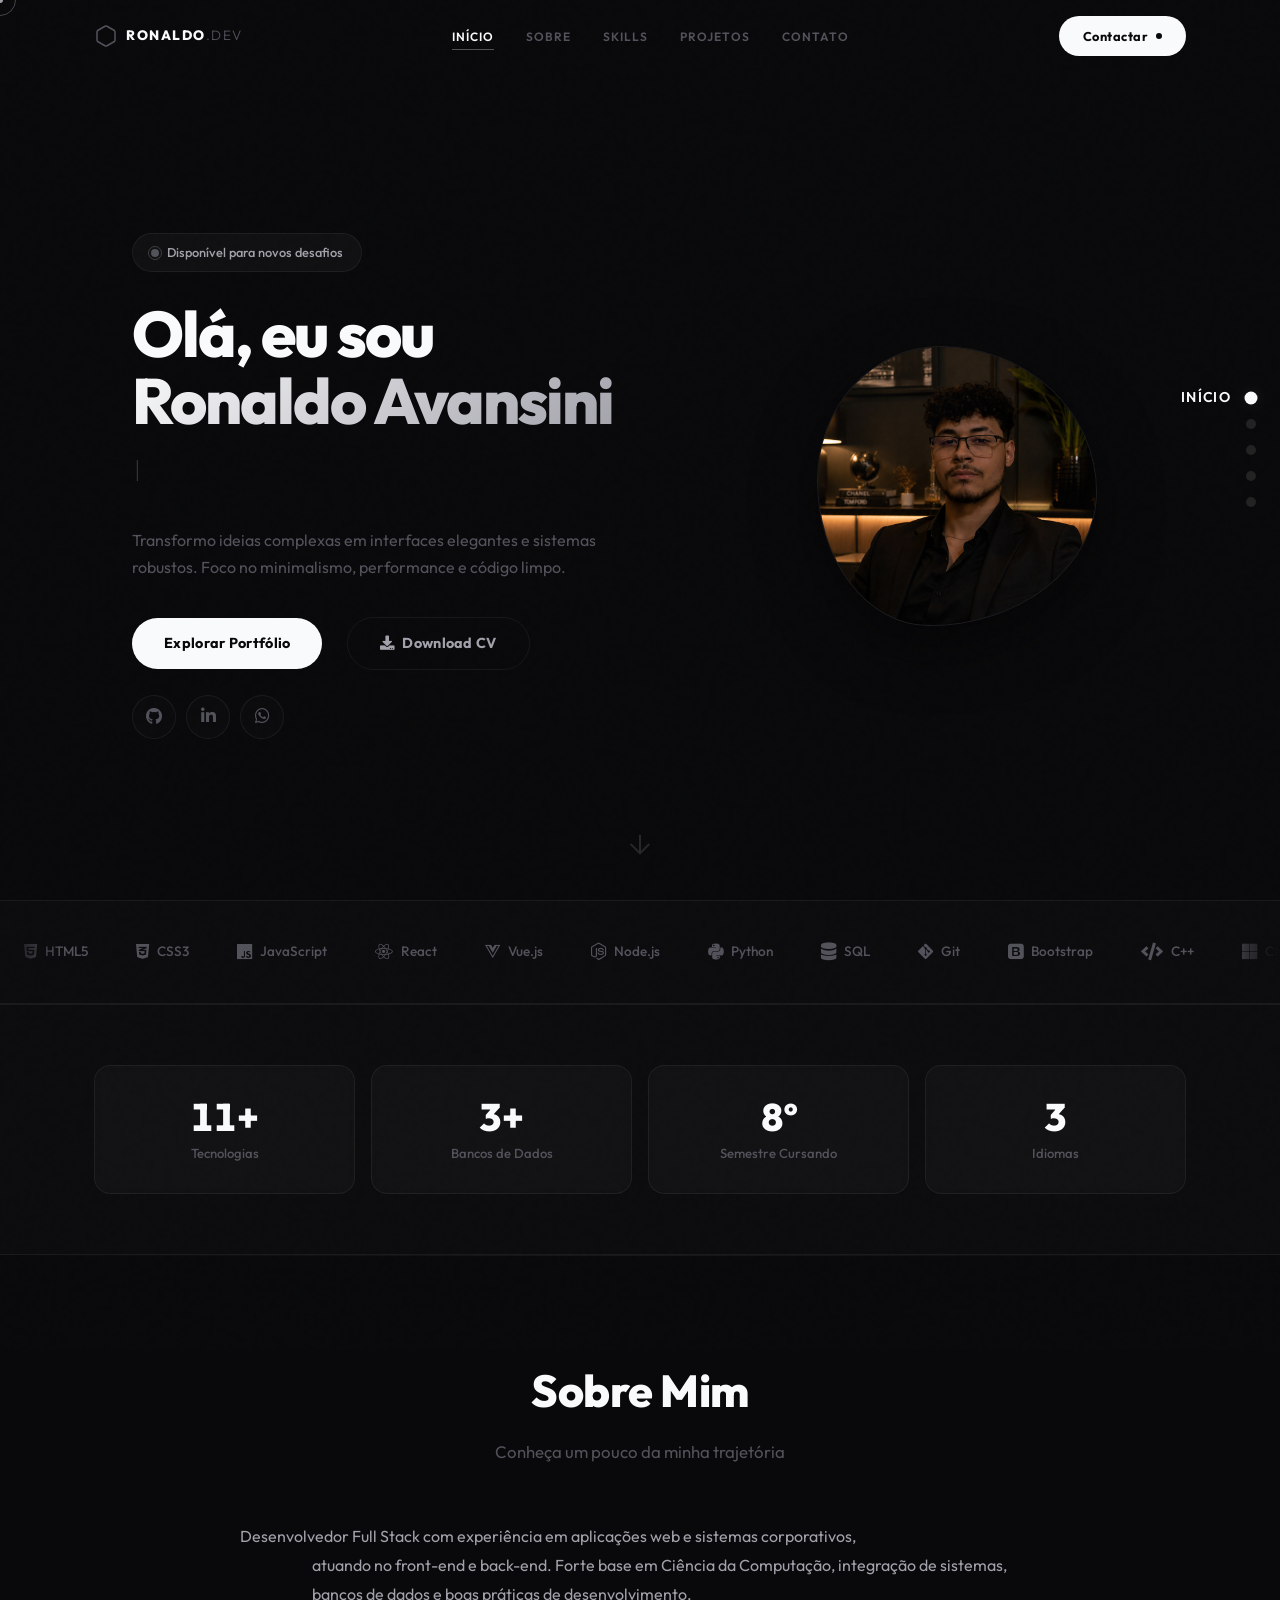
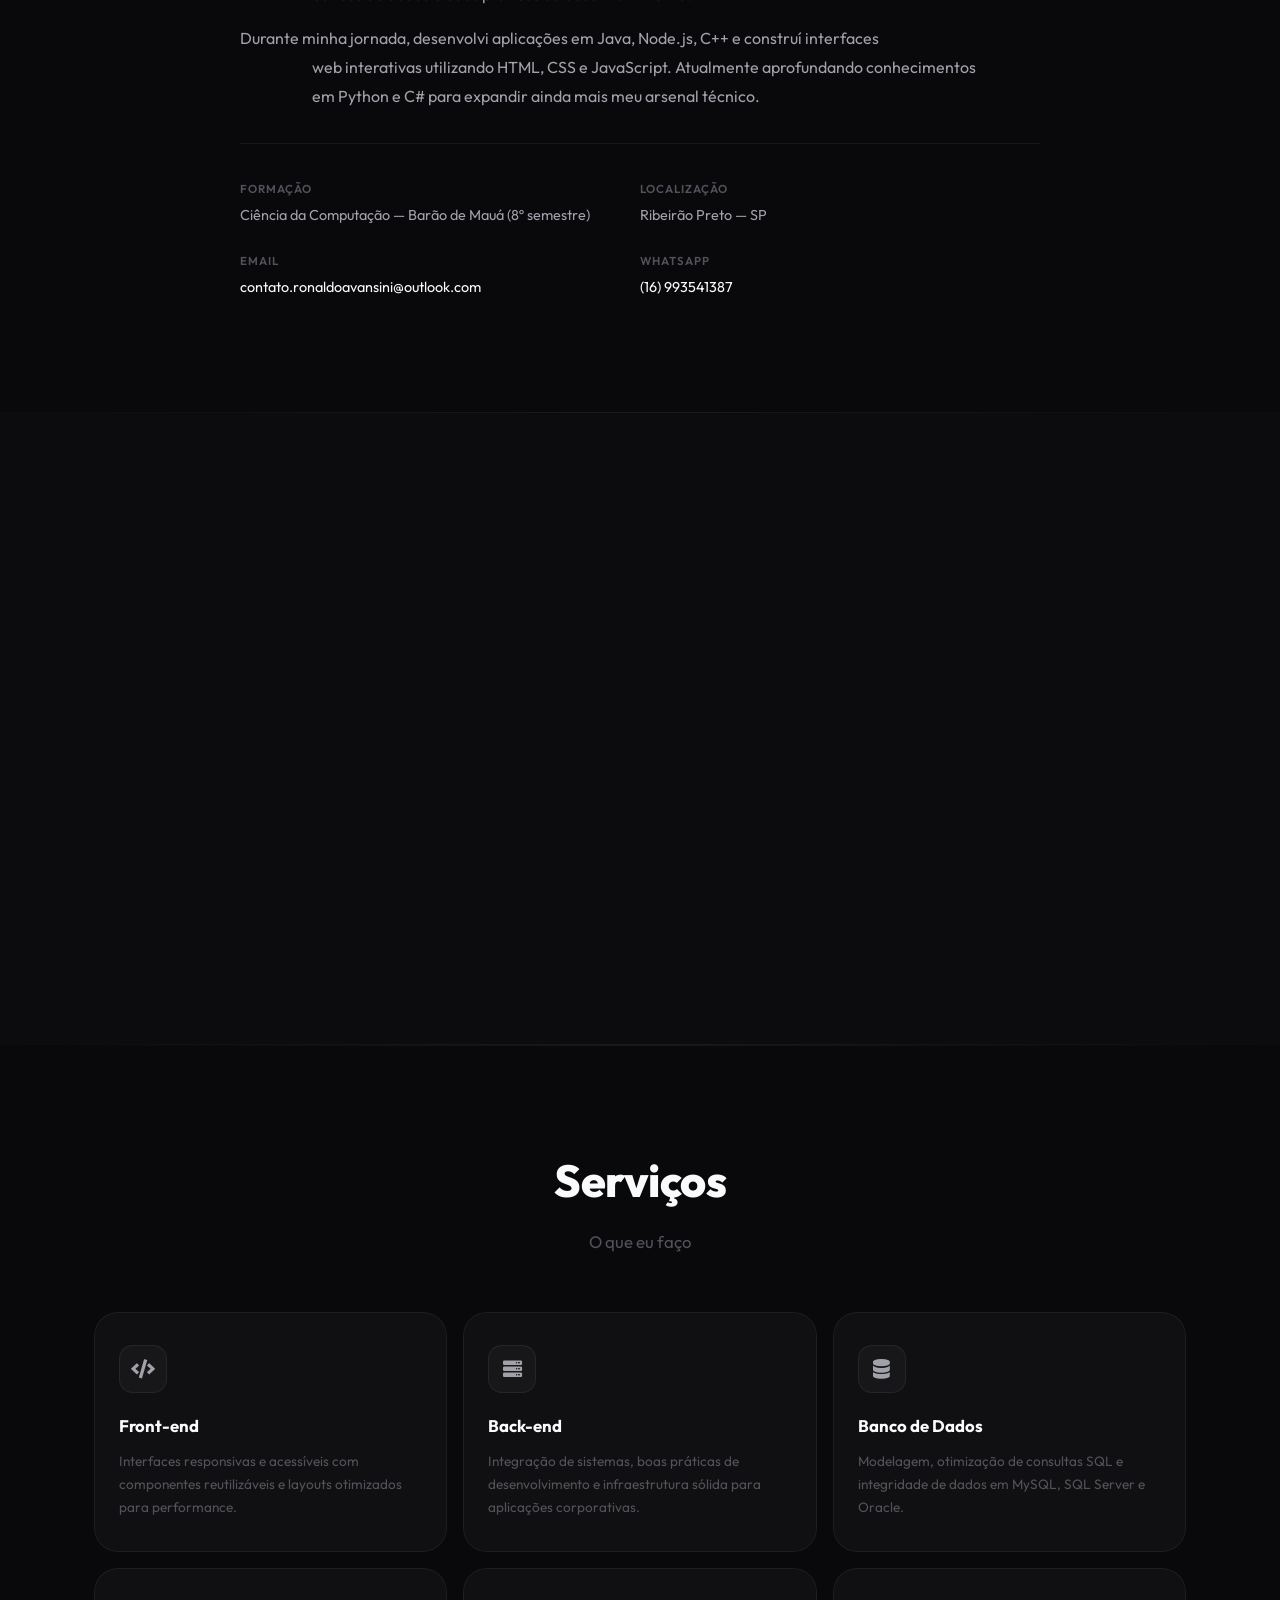
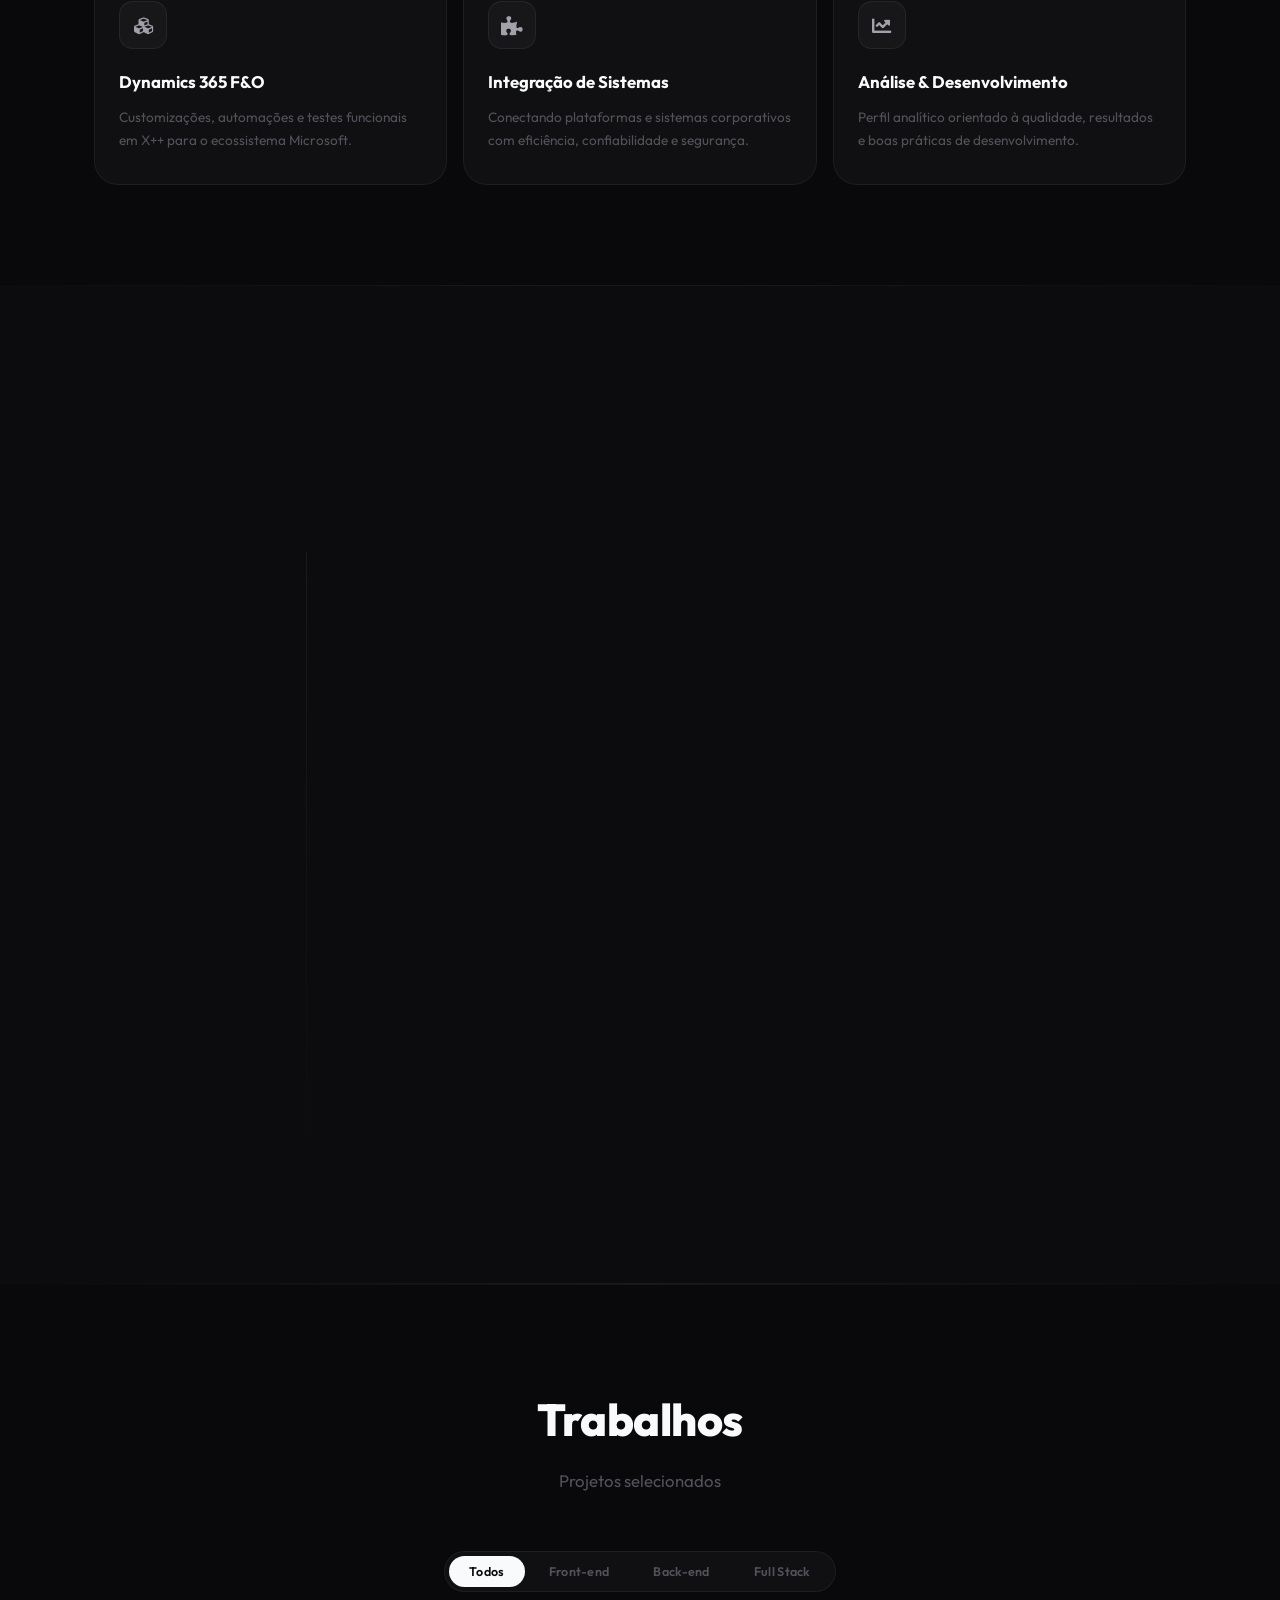
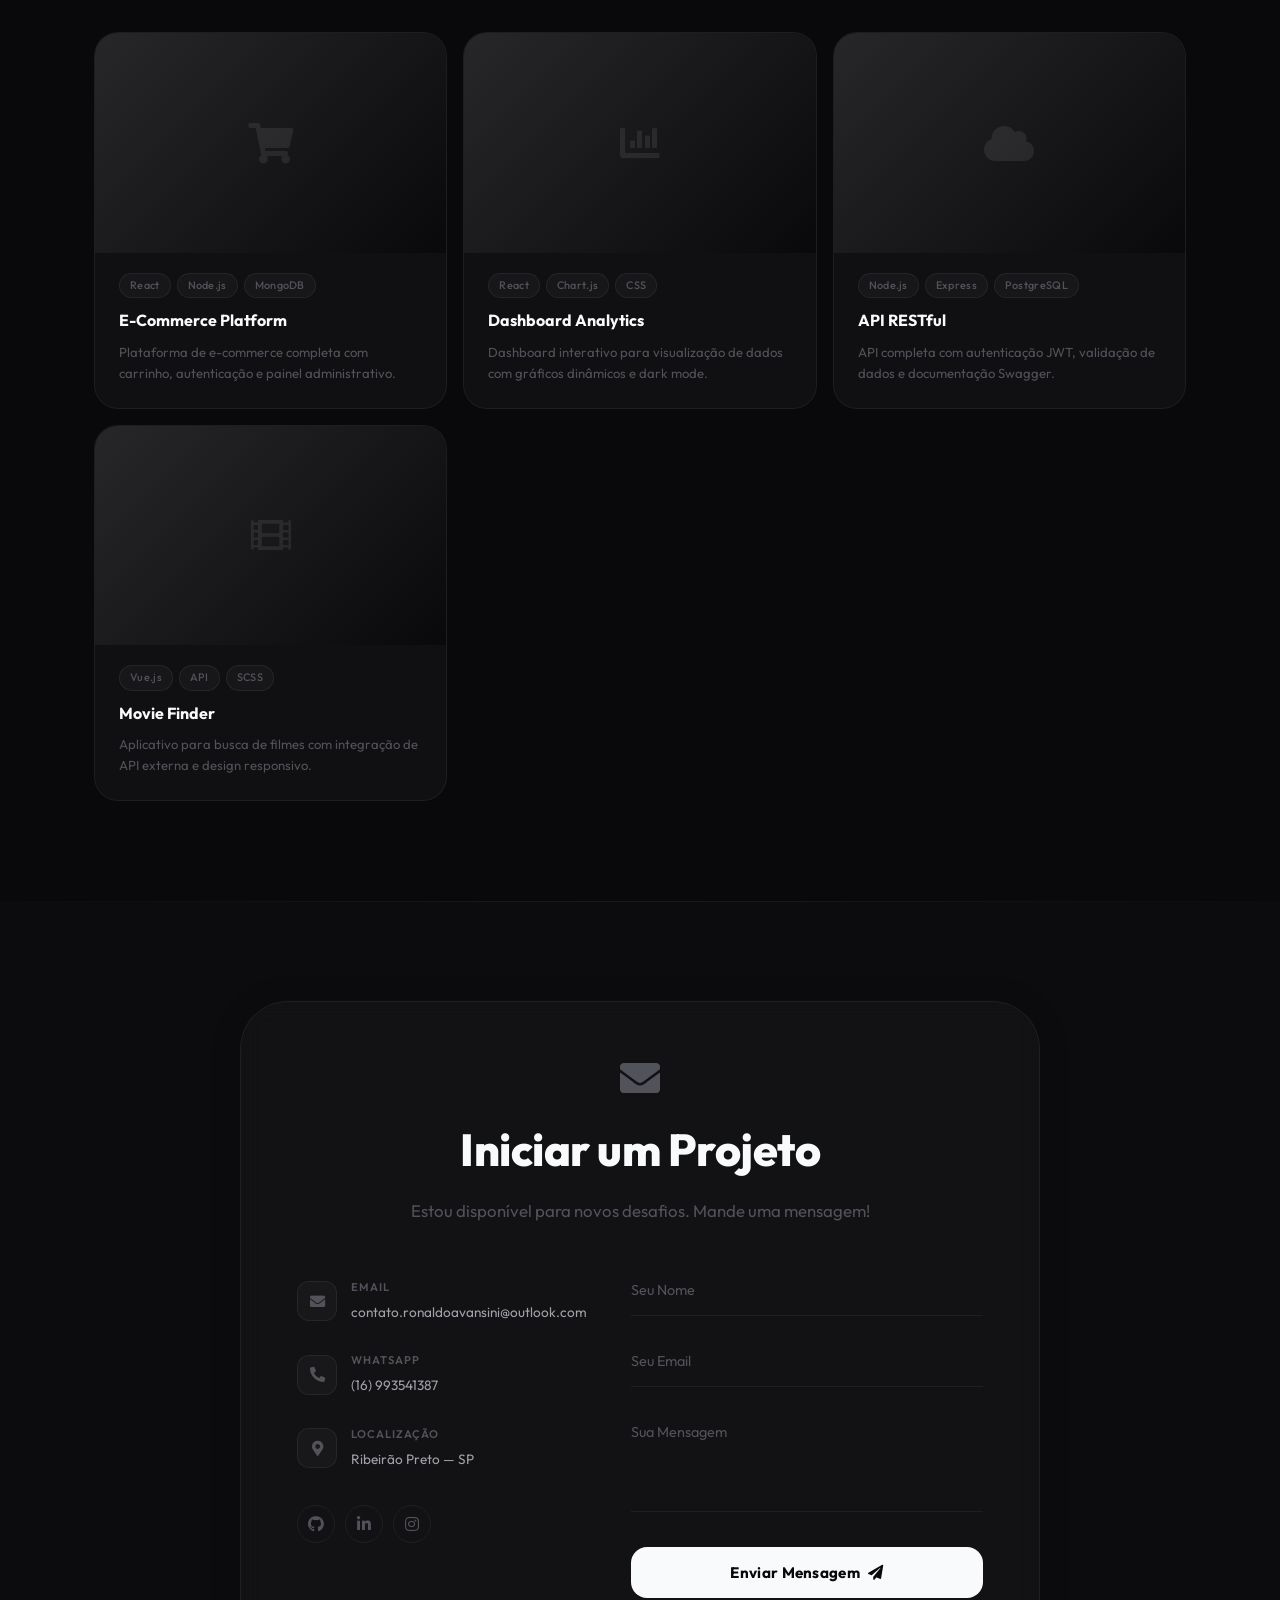
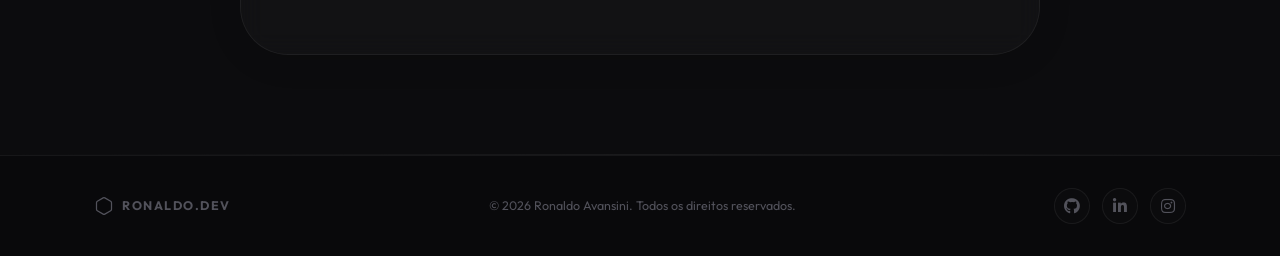
==== commit e5a95599: "Add Curriculo" ====
--- a/index.html
+++ b/index.html
@@ -86,9 +86,9 @@
                         <a href="#projects" class="btn btn-primary" data-magnetic>
                             Explorar Portfólio
                         </a>
-                        <button class="btn btn-outline" data-magnetic id="btnCv">
+                        <a href="curriculo/Curr%C3%ADculo%20-%20Ronaldo%20Avansini.pdf" class="btn btn-outline" data-magnetic download="Curriculo-Ronaldo-Avansini.pdf" id="btnCv">
                             <i class="fas fa-download"></i> Download CV
-                        </button>
+                        </a>
                         <div class="hero-social">
                             <a href="https://github.com/Getsuga01" target="_blank" rel="noopener noreferrer" aria-label="GitHub">
                                 <i class="fab fa-github"></i>
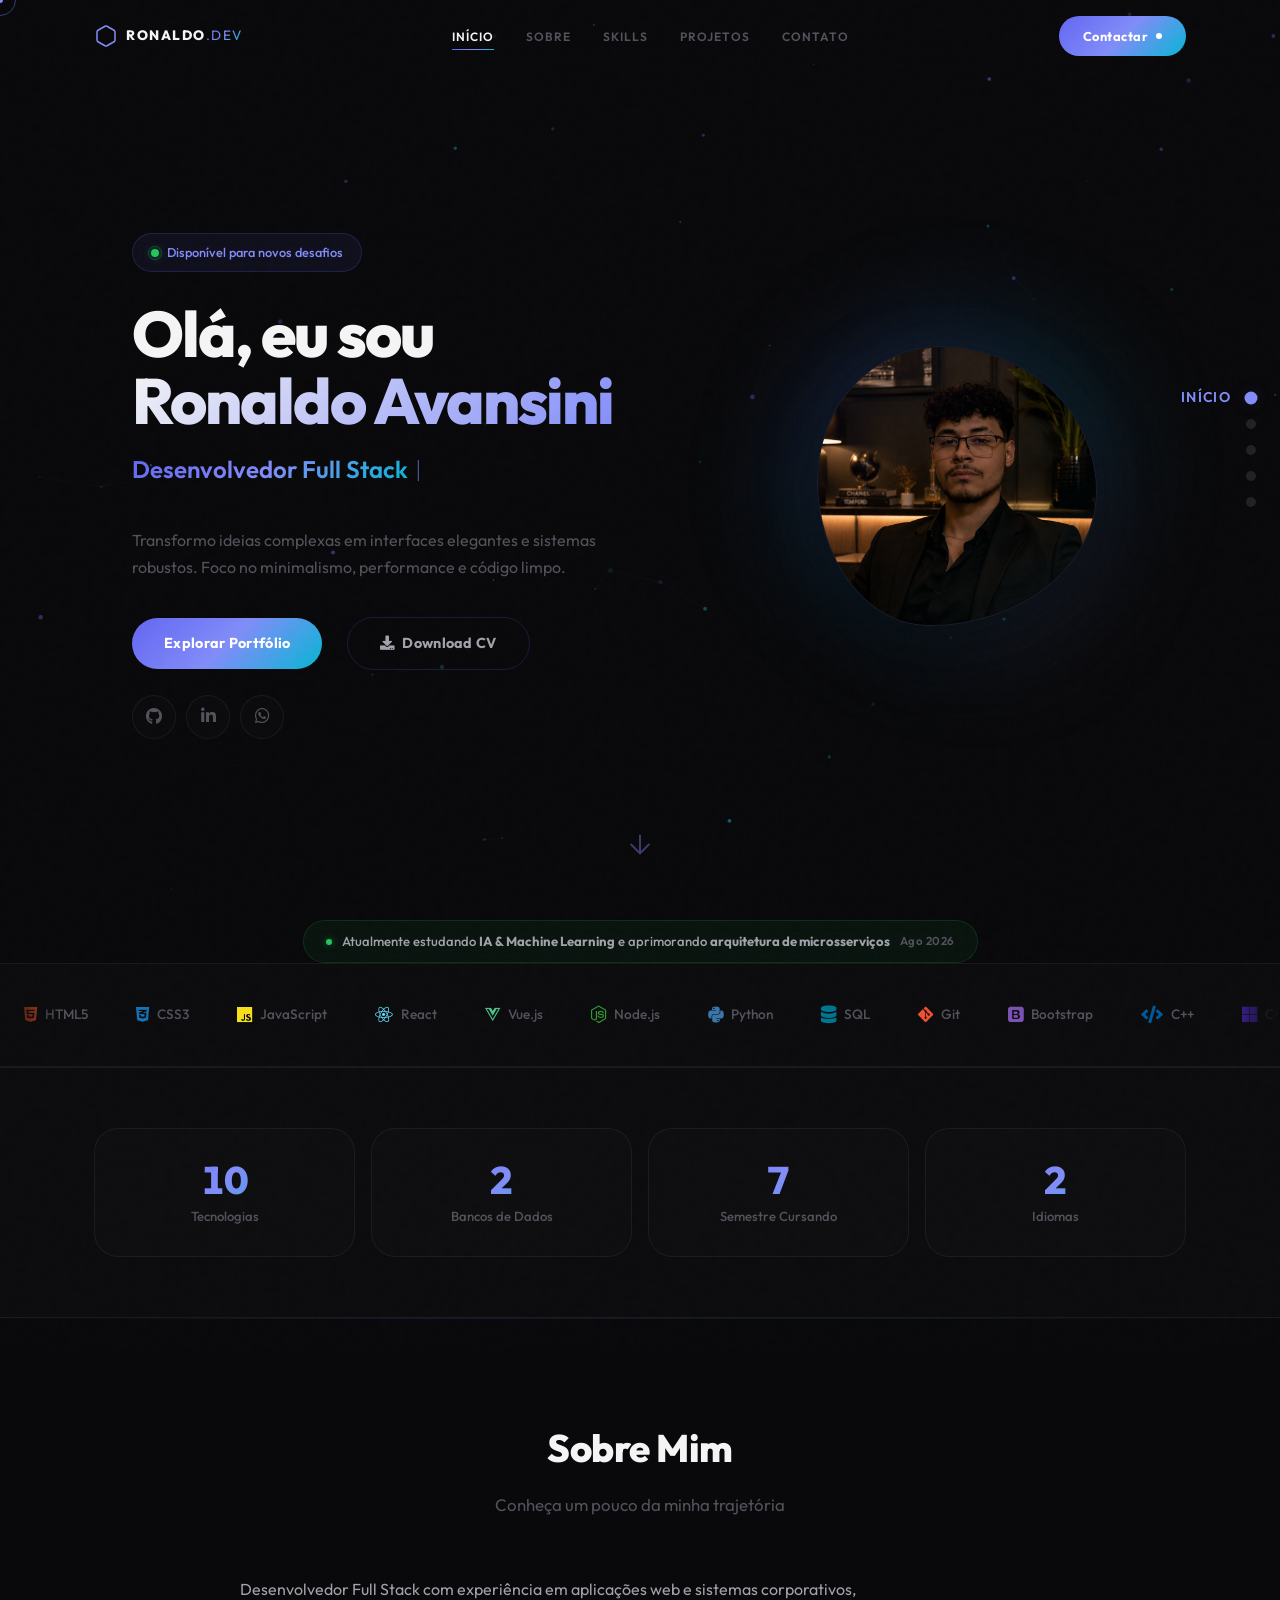
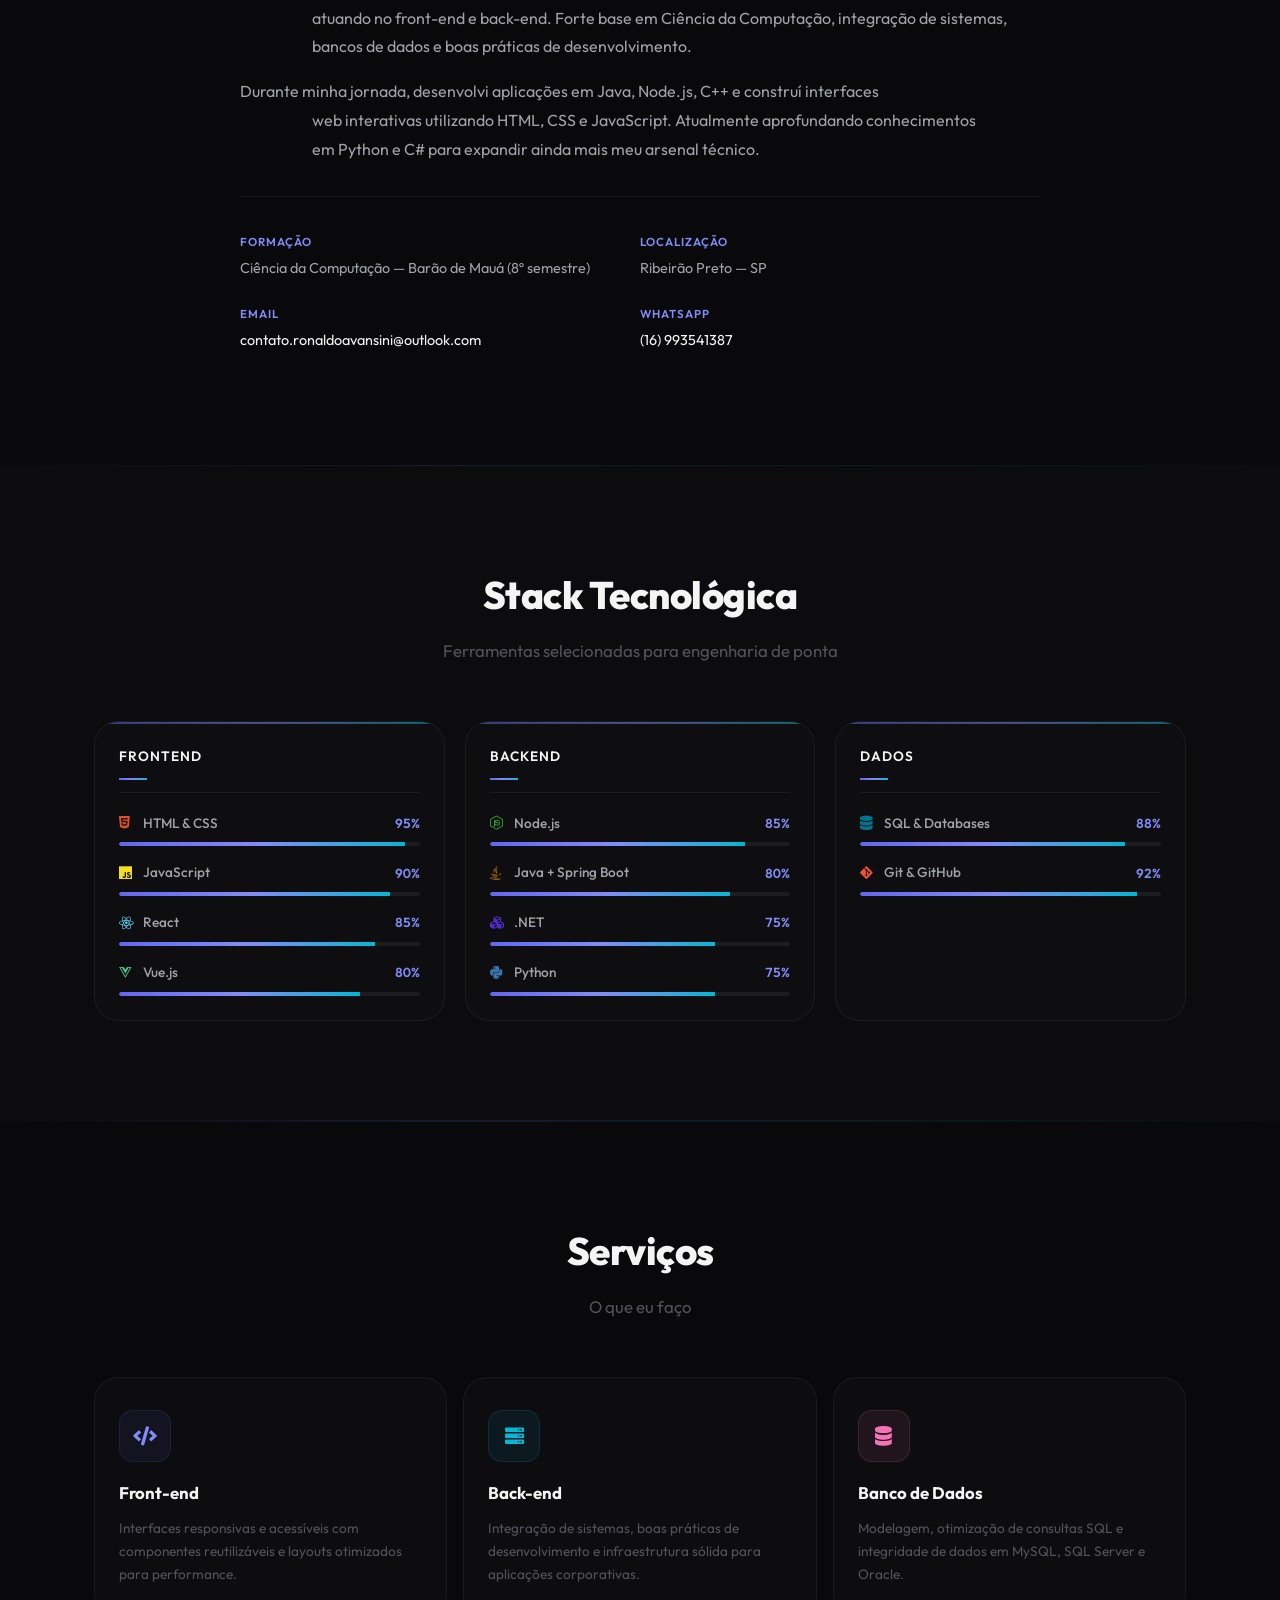
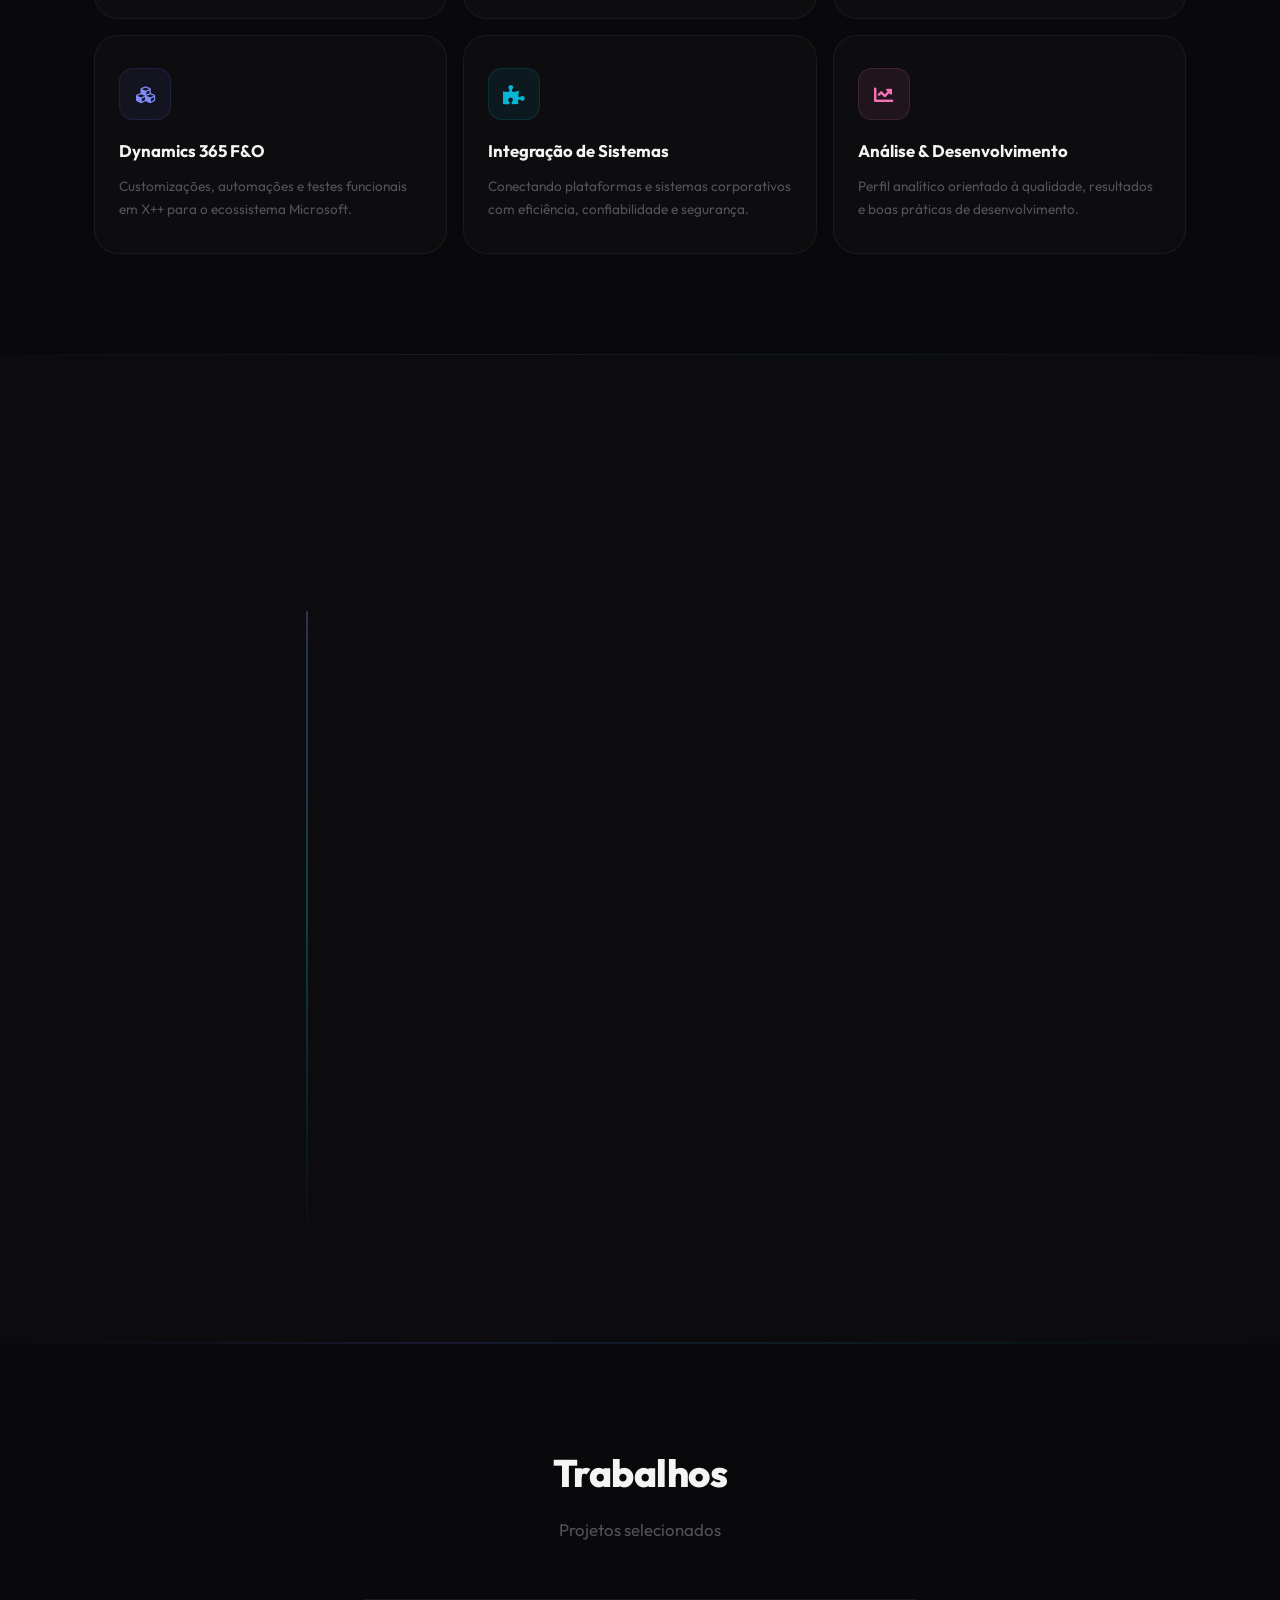
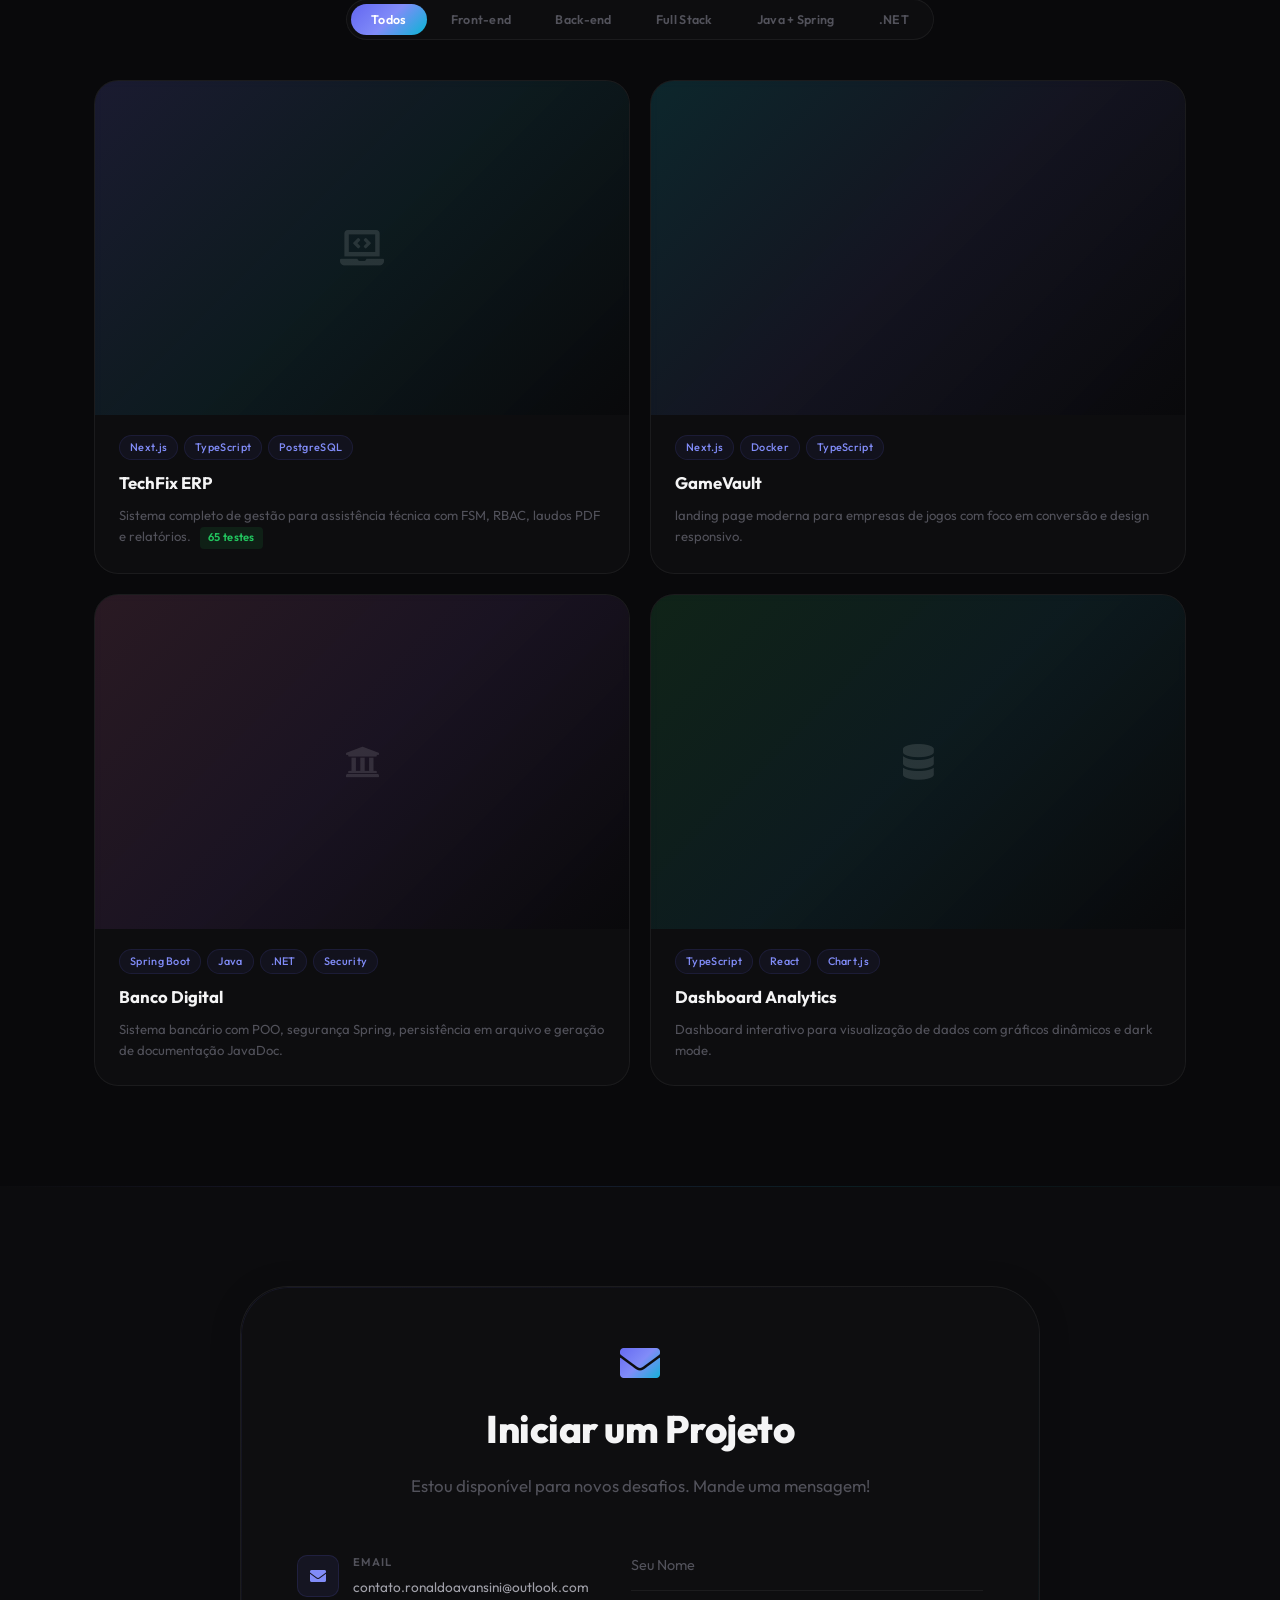
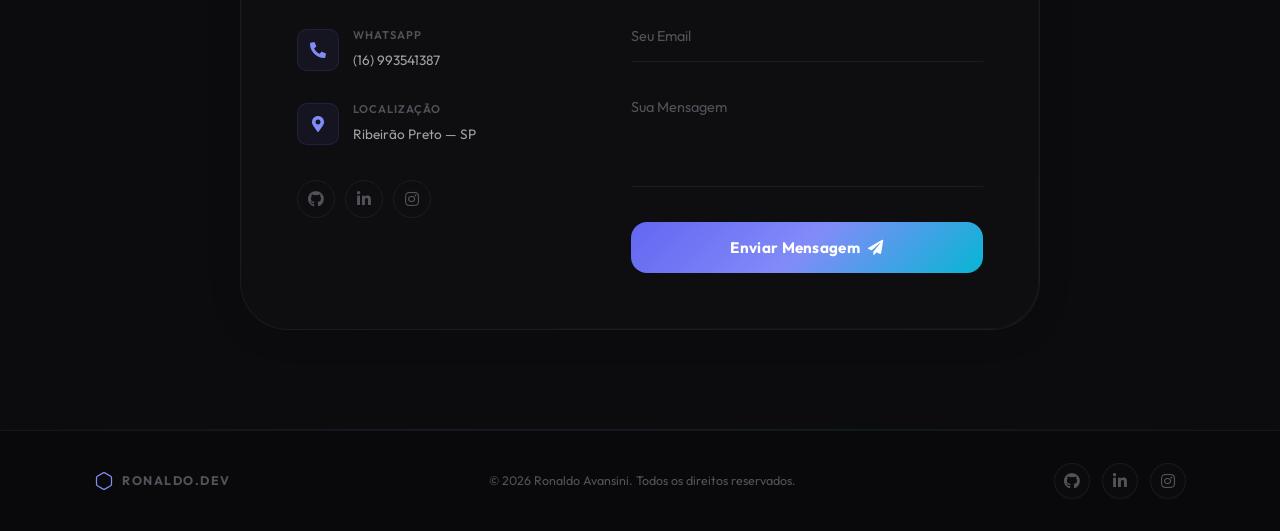
==== commit b8da1927: "Add files via upload" ====
--- a/index.html
+++ b/index.html
@@ -63,6 +63,7 @@
 
     <!-- Hero -->
     <section class="hero" id="hero">
+        <canvas class="particles-canvas" id="particlesCanvas"></canvas>
         <div class="container">
             <div class="hero-grid">
                 <div class="hero-text">
@@ -124,6 +125,17 @@
         </div>
     </section>
 
+    <!-- Now Section -->
+    <div class="now-section">
+        <div class="container">
+            <div class="now-badge">
+                <span class="now-pulse"></span>
+                <span>Atualmente estudando <strong>IA & Machine Learning</strong> e aprimorando <strong>arquitetura de microsserviços</strong></span>
+                <span class="now-date">Ago 2026</span>
+            </div>
+        </div>
+    </div>
+
     <!-- Tech Marquee -->
     <section class="marquee-section">
         <div class="marquee-track">
@@ -264,7 +276,7 @@
                     </div>
                 </div>
                 <div class="skill-group reveal">
-                    <h3 class="skill-group-title">Backend & Dados</h3>
+                    <h3 class="skill-group-title">Backend</h3>
                     <div class="skill-item" data-tilt>
                         <div class="skill-header">
                             <span><i class="fab fa-node-js"></i> Node.js</span>
@@ -274,11 +286,28 @@
                     </div>
                     <div class="skill-item" data-tilt>
                         <div class="skill-header">
+                            <span><i class="fab fa-java"></i> Java + Spring Boot</span>
+                            <span class="skill-percent" data-target="80">0%</span>
+                        </div>
+                        <div class="skill-bar"><div class="skill-progress" data-width="80"></div></div>
+                    </div>
+                    <div class="skill-item" data-tilt>
+                        <div class="skill-header">
+                            <span><i class="fas fa-cubes"></i> .NET</span>
+                            <span class="skill-percent" data-target="75">0%</span>
+                        </div>
+                        <div class="skill-bar"><div class="skill-progress" data-width="75"></div></div>
+                    </div>
+                    <div class="skill-item" data-tilt>
+                        <div class="skill-header">
                             <span><i class="fab fa-python"></i> Python</span>
                             <span class="skill-percent" data-target="75">0%</span>
                         </div>
                         <div class="skill-bar"><div class="skill-progress" data-width="75"></div></div>
                     </div>
+                </div>
+                <div class="skill-group reveal">
+                    <h3 class="skill-group-title">Dados</h3>
                     <div class="skill-item" data-tilt>
                         <div class="skill-header">
                             <span><i class="fas fa-database"></i> SQL & Databases</span>
@@ -392,79 +421,81 @@
                     <button class="filter-btn" data-filter="frontend">Front-end</button>
                     <button class="filter-btn" data-filter="backend">Back-end</button>
                     <button class="filter-btn" data-filter="fullstack">Full Stack</button>
+                    <button class="filter-btn" data-filter="spring">Java + Spring</button>
+                    <button class="filter-btn" data-filter="dotnet">.NET</button>
                 </div>
             </div>
             <div class="projects-grid" id="projectsGrid">
 
                 <div class="project-card" data-category="fullstack" data-tilt>
                     <div class="project-thumb">
-                        <div class="project-gradient" style="background: linear-gradient(135deg, #27272a, #18181b, #09090b);"></div>
-                        <div class="project-icon"><i class="fas fa-shopping-cart"></i></div>
+                        <div class="project-gradient" style="background: linear-gradient(135deg, rgba(99,102,241,0.15), rgba(6,182,212,0.08), #09090b);"></div>
+                        <div class="project-icon"><i class="fas fa-laptop-code"></i></div>
                         <div class="project-overlay">
-                            <a href="https://github.com/Getsuga01" target="_blank" class="project-link"><i class="fab fa-github"></i> Código</a>
-                            <a href="#" class="project-link"><i class="fas fa-external-link-alt"></i> Visitar</a>
+                            <a href="https://github.com/Getsuga01/techfix-erp" target="_blank" class="project-link"><i class="fab fa-github"></i> Código</a>
+                            <a href="https://github.com/Getsuga01/techfix-erp" target="_blank" class="project-link"><i class="fas fa-external-link-alt"></i> Visitar</a>
                         </div>
                     </div>
                     <div class="project-info">
                         <div class="project-tags">
-                            <span>React</span><span>Node.js</span><span>MongoDB</span>
-                        </div>
-                        <h3>E-Commerce Platform</h3>
-                        <p>Plataforma de e-commerce completa com carrinho, autenticação e painel administrativo.</p>
-                    </div>
-                </div>
-
-                <div class="project-card" data-category="frontend" data-tilt>
+                            <span>Next.js</span><span>TypeScript</span><span>PostgreSQL</span>
+                        </div>
+                        <h3>TechFix ERP</h3>
+                        <p>Sistema completo de gestão para assistência técnica com FSM, RBAC, laudos PDF e relatórios. <span class="project-badge">65 testes</span></p>
+                    </div>
+                </div>
+
+                <div class="project-card" data-category="fullstack" data-tilt>
                     <div class="project-thumb">
-                        <div class="project-gradient" style="background: linear-gradient(135deg, #27272a, #18181b, #09090b);"></div>
-                        <div class="project-icon"><i class="fas fa-chart-bar"></i></div>
+                        <div class="project-gradient" style="background: linear-gradient(135deg, rgba(6,182,212,0.15), rgba(99,102,241,0.08), #09090b);"></div>
+                        <div class="project-icon"><i class="fas fa-game-controller"></i></div>
                         <div class="project-overlay">
-                            <a href="https://github.com/Getsuga01" target="_blank" class="project-link"><i class="fab fa-github"></i> Código</a>
-                            <a href="#" class="project-link"><i class="fas fa-external-link-alt"></i> Visitar</a>
+                            <a href="https://github.com/Getsuga01/GameVault" target="_blank" class="project-link"><i class="fab fa-github"></i> Código</a>
+                            <a href="https://github.com/Getsuga01/GameVault" target="_blank" class="project-link"><i class="fas fa-external-link-alt"></i> Visitar</a>
                         </div>
                     </div>
                     <div class="project-info">
                         <div class="project-tags">
-                            <span>React</span><span>Chart.js</span><span>CSS</span>
+                            <span>Next.js</span><span>Docker</span><span>TypeScript</span>
+                        </div>
+                        <h3>GameVault</h3>
+                        <p>landing page moderna para empresas de jogos com foco em conversão e design responsivo.</p>
+                    </div>
+                </div>
+
+                <div class="project-card" data-category="backend spring dotnet" data-tilt>
+                    <div class="project-thumb">
+                        <div class="project-gradient" style="background: linear-gradient(135deg, rgba(244,114,182,0.12), rgba(168,85,247,0.08), #09090b);"></div>
+                        <div class="project-icon"><i class="fas fa-university"></i></div>
+                        <div class="project-overlay">
+                            <a href="https://github.com/Getsuga01/Banco_JavaS" target="_blank" class="project-link"><i class="fab fa-github"></i> Código</a>
+                            <a href="https://github.com/Getsuga01/Banco_JavaS" target="_blank" class="project-link"><i class="fas fa-external-link-alt"></i> Visitar</a>
+                        </div>
+                    </div>
+                    <div class="project-info">
+                        <div class="project-tags">
+                            <span>Spring Boot</span><span>Java</span><span>.NET</span><span>Security</span>
+                        </div>
+                        <h3>Banco Digital</h3>
+                        <p>Sistema bancário com POO, segurança Spring, persistência em arquivo e geração de documentação JavaDoc.</p>
+                    </div>
+                </div>
+
+                <div class="project-card" data-category="fullstack" data-tilt>
+                    <div class="project-thumb">
+                        <div class="project-gradient" style="background: linear-gradient(135deg, rgba(34,197,94,0.12), rgba(6,182,212,0.08), #09090b);"></div>
+                        <div class="project-icon"><i class="fas fa-database"></i></div>
+                        <div class="project-overlay">
+                            <a href="https://github.com/Getsuga01/DashBoard" target="_blank" class="project-link"><i class="fab fa-github"></i> Código</a>
+                            <a href="https://github.com/Getsuga01/DashBoard" target="_blank" class="project-link"><i class="fas fa-external-link-alt"></i> Visitar</a>
+                        </div>
+                    </div>
+                    <div class="project-info">
+                        <div class="project-tags">
+                            <span>TypeScript</span><span>React</span><span>Chart.js</span>
                         </div>
                         <h3>Dashboard Analytics</h3>
                         <p>Dashboard interativo para visualização de dados com gráficos dinâmicos e dark mode.</p>
-                    </div>
-                </div>
-
-                <div class="project-card" data-category="backend" data-tilt>
-                    <div class="project-thumb">
-                        <div class="project-gradient" style="background: linear-gradient(135deg, #27272a, #18181b, #09090b);"></div>
-                        <div class="project-icon"><i class="fas fa-cloud"></i></div>
-                        <div class="project-overlay">
-                            <a href="https://github.com/Getsuga01" target="_blank" class="project-link"><i class="fab fa-github"></i> Código</a>
-                            <a href="#" class="project-link"><i class="fas fa-external-link-alt"></i> Visitar</a>
-                        </div>
-                    </div>
-                    <div class="project-info">
-                        <div class="project-tags">
-                            <span>Node.js</span><span>Express</span><span>PostgreSQL</span>
-                        </div>
-                        <h3>API RESTful</h3>
-                        <p>API completa com autenticação JWT, validação de dados e documentação Swagger.</p>
-                    </div>
-                </div>
-
-                <div class="project-card" data-category="frontend" data-tilt>
-                    <div class="project-thumb">
-                        <div class="project-gradient" style="background: linear-gradient(135deg, #27272a, #18181b, #09090b);"></div>
-                        <div class="project-icon"><i class="fas fa-film"></i></div>
-                        <div class="project-overlay">
-                            <a href="https://github.com/Getsuga01" target="_blank" class="project-link"><i class="fab fa-github"></i> Código</a>
-                            <a href="#" class="project-link"><i class="fas fa-external-link-alt"></i> Visitar</a>
-                        </div>
-                    </div>
-                    <div class="project-info">
-                        <div class="project-tags">
-                            <span>Vue.js</span><span>API</span><span>SCSS</span>
-                        </div>
-                        <h3>Movie Finder</h3>
-                        <p>Aplicativo para busca de filmes com integração de API externa e design responsivo.</p>
                     </div>
                 </div>
 
--- a/css/style.css
+++ b/css/style.css
@@ -1,5 +1,6 @@
 /* ============================================
-   Ronaldo Avansini | Portfolio — Monochromatic
+   Ronaldo Avansini | Portfolio — Aurora Premium
+   Redesign 2026 — Vibrant Dark Mode
    ============================================ */
 
 @import url('https://fonts.googleapis.com/css2?family=Outfit:wght@300;400;500;600;700;800&display=swap');
@@ -8,16 +9,40 @@
 :root {
     --bg: #09090b;
     --bg-alt: #0c0c0e;
-    --card: rgba(24, 24, 27, 0.5);
-    --card-hover: rgba(24, 24, 27, 0.8);
+    --bg-elevated: #111113;
+    --card: rgba(17, 17, 19, 0.6);
+    --card-hover: rgba(24, 24, 27, 0.85);
     --border: rgba(255, 255, 255, 0.06);
     --border-hover: rgba(255, 255, 255, 0.12);
-    --text: #f9fafb;
+    --text: #f4f4f5;
     --text-secondary: #a1a1aa;
     --text-muted: #52525b;
-    --primary: #d4d4d8;
-    --primary-dark: #a1a1aa;
-    --gradient-text: linear-gradient(135deg, #f9fafb, #a1a1aa, #71717a);
+
+    /* Aurora Palette */
+    --accent: #818cf8;
+    --accent-secondary: #06b6d4;
+    --accent-warm: #f472b6;
+    --gradient-accent: linear-gradient(135deg, #6366f1, #818cf8, #06b6d4);
+    --gradient-accent-warm: linear-gradient(135deg, #6366f1, #a855f7, #f472b6);
+    --gradient-accent-reverse: linear-gradient(135deg, #06b6d4, #818cf8, #6366f1);
+    --gradient-text: linear-gradient(135deg, #f4f4f5, #818cf8, #06b6d4);
+    --glow-accent: rgba(99, 102, 241, 0.15);
+    --glow-cyan: rgba(6, 182, 212, 0.12);
+    --glow-pink: rgba(244, 114, 182, 0.12);
+
+    /* Tech colors */
+    --color-html: #e34f26;
+    --color-css: #1572b6;
+    --color-js: #f7df1e;
+    --color-react: #61dafb;
+    --color-vue: #4fc08d;
+    --color-node: #339933;
+    --color-python: #3776ab;
+    --color-java: #ed8b00;
+    --color-dotnet: #512bd4;
+    --color-sql: #00758f;
+    --color-git: #f05032;
+
     --font: 'Outfit', sans-serif;
     --container: 1140px;
     --nav-height: 72px;
@@ -50,12 +75,15 @@
 
 ::-webkit-scrollbar { width: 3px; }
 ::-webkit-scrollbar-track { background: var(--bg); }
-::-webkit-scrollbar-thumb { background: #3f3f46; border-radius: 4px; }
-::-webkit-scrollbar-thumb:hover { background: #52525b; }
-::selection { background: rgba(255, 255, 255, 0.08); color: var(--text); }
+::-webkit-scrollbar-thumb {
+    background: linear-gradient(180deg, #6366f1, #06b6d4);
+    border-radius: 4px;
+}
+::-webkit-scrollbar-thumb:hover { background: #818cf8; }
+::selection { background: rgba(99, 102, 241, 0.2); color: var(--text); }
 
 :focus-visible {
-    outline: 1.5px solid var(--text-muted);
+    outline: 1.5px solid var(--accent);
     outline-offset: 2px;
     border-radius: 4px;
 }
@@ -96,15 +124,16 @@
 .cursor-dot {
     width: 6px;
     height: 6px;
-    background: #a1a1aa;
+    background: var(--accent);
     border-radius: 50%;
     transition: width 0.15s, height 0.15s;
+    box-shadow: 0 0 8px var(--glow-accent);
 }
 
 .cursor-ring {
     width: 32px;
     height: 32px;
-    border: 1.5px solid rgba(161, 161, 170, 0.4);
+    border: 1.5px solid rgba(129, 140, 248, 0.4);
     border-radius: 50%;
     transition: width 0.3s ease, height 0.3s ease, border-color 0.3s ease;
 }
@@ -112,8 +141,8 @@
 .cursor-ring.hovering {
     width: 56px;
     height: 56px;
-    border-color: rgba(161, 161, 170, 0.6);
-    background: rgba(161, 161, 170, 0.05);
+    border-color: rgba(129, 140, 248, 0.6);
+    background: rgba(99, 102, 241, 0.06);
 }
 
 /* --- Background Blobs --- */
@@ -135,7 +164,7 @@
 .blob-1 {
     width: 40vw;
     height: 40vw;
-    background: rgba(39, 39, 42, 0.15);
+    background: rgba(99, 102, 241, 0.08);
     top: -10%;
     left: -10%;
     animation: blobFloat 20s ease-in-out infinite;
@@ -144,7 +173,7 @@
 .blob-2 {
     width: 35vw;
     height: 35vw;
-    background: rgba(63, 63, 70, 0.12);
+    background: rgba(6, 182, 212, 0.06);
     top: 20%;
     right: -10%;
     animation: blobFloat 25s ease-in-out infinite 3s;
@@ -153,7 +182,7 @@
 .blob-3 {
     width: 50vw;
     height: 50vw;
-    background: rgba(24, 24, 27, 0.15);
+    background: rgba(244, 114, 182, 0.04);
     bottom: -20%;
     left: 20%;
     animation: blobFloat 30s ease-in-out infinite 6s;
@@ -164,6 +193,14 @@
     33% { transform: translate(40px, -60px) scale(1.08); }
     66% { transform: translate(-30px, 30px) scale(0.92); }
     100% { transform: translate(0, 0) scale(1); }
+}
+
+/* --- Particles Canvas --- */
+.particles-canvas {
+    position: absolute;
+    inset: 0;
+    z-index: 0;
+    pointer-events: none;
 }
 
 /* --- Progress Bar --- */
@@ -172,11 +209,10 @@
     top: 0;
     left: 0;
     height: 2px;
-    background: var(--text);
+    background: var(--gradient-accent);
     z-index: 9998;
     width: 0%;
     transition: width 0.1s linear;
-    opacity: 0.3;
 }
 
 /* --- Navbar --- */
@@ -195,11 +231,11 @@
 }
 
 .navbar.scrolled {
-    background: rgba(9, 9, 11, 0.75);
-    backdrop-filter: blur(24px);
-    -webkit-backdrop-filter: blur(24px);
+    background: rgba(9, 9, 11, 0.8);
+    backdrop-filter: blur(24px) saturate(1.5);
+    -webkit-backdrop-filter: blur(24px) saturate(1.5);
     border-bottom: 1px solid var(--border);
-    box-shadow: 0 1px 20px rgba(0, 0, 0, 0.3);
+    box-shadow: 0 1px 20px rgba(0, 0, 0, 0.3), 0 0 40px rgba(99, 102, 241, 0.03);
 }
 
 .navbar .container {
@@ -225,12 +261,13 @@
 }
 
 .navbar-icon {
-    color: var(--text-muted);
+    color: var(--accent);
     transition: var(--transition);
 }
 
 .navbar-logo:hover .navbar-icon {
-    color: var(--text);
+    color: var(--accent-secondary);
+    filter: drop-shadow(0 0 6px var(--glow-accent));
 }
 
 .logo-text {
@@ -239,8 +276,11 @@
 }
 
 .logo-accent {
-    color: var(--text-muted);
-    font-weight: 300;
+    background: var(--gradient-accent);
+    -webkit-background-clip: text;
+    -webkit-text-fill-color: transparent;
+    background-clip: text;
+    font-weight: 400;
 }
 
 .navbar-links {
@@ -266,9 +306,8 @@
     left: 0;
     width: 0;
     height: 1.5px;
-    background: var(--text);
-    transition: var(--transition);
-    opacity: 0.3;
+    background: var(--gradient-accent);
+    transition: var(--transition);
 }
 
 .nav-link:hover { color: var(--text); }
@@ -282,17 +321,31 @@
     gap: 8px;
     padding: 10px 24px;
     border-radius: 50px;
-    background: var(--text);
-    color: var(--bg);
+    background: var(--gradient-accent);
+    color: #fff;
     font-size: 0.8rem;
     font-weight: 700;
     letter-spacing: 0.5px;
     transition: var(--transition);
-}
+    border: none;
+    position: relative;
+    overflow: hidden;
+}
+
+.nav-cta::before {
+    content: '';
+    position: absolute;
+    inset: 0;
+    background: linear-gradient(135deg, rgba(255,255,255,0.15), transparent);
+    opacity: 0;
+    transition: opacity var(--transition);
+}
+
+.nav-cta:hover::before { opacity: 1; }
 
 .nav-cta:hover {
     transform: scale(1.05);
-    box-shadow: 0 4px 20px rgba(255, 255, 255, 0.1);
+    box-shadow: 0 4px 20px var(--glow-accent), 0 0 40px rgba(99, 102, 241, 0.1);
 }
 
 .nav-cta::after {
@@ -300,7 +353,7 @@
     width: 6px;
     height: 6px;
     border-radius: 50%;
-    background: var(--bg);
+    background: #fff;
     animation: ping 1.5s ease-in-out infinite;
 }
 
@@ -340,6 +393,7 @@
     align-items: center;
     position: relative;
     padding-top: var(--nav-height);
+    overflow: hidden;
 }
 
 .hero-grid {
@@ -347,6 +401,8 @@
     grid-template-columns: 1.2fr 0.8fr;
     gap: 60px;
     align-items: center;
+    position: relative;
+    z-index: 1;
 }
 
 .hero-badge {
@@ -355,11 +411,11 @@
     gap: 8px;
     padding: 8px 18px;
     border-radius: 50px;
-    background: rgba(24, 24, 27, 0.5);
-    border: 1px solid var(--border);
+    background: rgba(99, 102, 241, 0.08);
+    border: 1px solid rgba(99, 102, 241, 0.2);
     font-size: 0.8rem;
     font-weight: 500;
-    color: var(--text-secondary);
+    color: var(--accent);
     margin-bottom: 28px;
     backdrop-filter: blur(8px);
 }
@@ -368,8 +424,9 @@
     width: 8px;
     height: 8px;
     border-radius: 50%;
-    background: var(--text-muted);
-    position: relative;
+    background: #22c55e;
+    position: relative;
+    box-shadow: 0 0 8px rgba(34, 197, 94, 0.4);
 }
 
 .hero-badge-dot::before {
@@ -377,7 +434,7 @@
     position: absolute;
     inset: -3px;
     border-radius: 50%;
-    border: 1.5px solid rgba(161, 161, 170, 0.3);
+    border: 1.5px solid rgba(34, 197, 94, 0.3);
     animation: ping 1.5s ease-in-out infinite;
 }
 
@@ -396,6 +453,7 @@
     -webkit-text-fill-color: transparent;
     background-clip: text;
     animation: gradientMove 6s ease infinite;
+    position: relative;
 }
 
 .hero-typewriter {
@@ -407,13 +465,16 @@
 }
 
 .typed-text {
-    color: var(--text);
-    font-weight: 500;
+    background: var(--gradient-accent);
+    -webkit-background-clip: text;
+    -webkit-text-fill-color: transparent;
+    background-clip: text;
+    font-weight: 600;
 }
 
 .cursor-blink {
     display: inline-block;
-    color: var(--text-muted);
+    color: var(--accent);
     animation: blink 1s step-end infinite;
     margin-left: 2px;
     font-weight: 100;
@@ -447,17 +508,30 @@
     transition: var(--transition);
     font-family: var(--font);
     letter-spacing: 0.3px;
+    position: relative;
+    overflow: hidden;
 }
 
 .btn-primary {
-    background: var(--text);
-    color: var(--bg);
-    transition: var(--transition);
-}
+    background: var(--gradient-accent);
+    color: #fff;
+    transition: var(--transition);
+}
+
+.btn-primary::before {
+    content: '';
+    position: absolute;
+    inset: 0;
+    background: linear-gradient(135deg, rgba(255,255,255,0.2), transparent);
+    opacity: 0;
+    transition: opacity var(--transition);
+}
+
+.btn-primary:hover::before { opacity: 1; }
 
 .btn-primary:hover {
     transform: scale(1.05);
-    box-shadow: 0 8px 30px rgba(255, 255, 255, 0.08);
+    box-shadow: 0 8px 30px var(--glow-accent), 0 0 60px rgba(99, 102, 241, 0.1);
 }
 
 .btn-primary:active {
@@ -484,11 +558,11 @@
 }
 
 .hero-social a:hover {
-    color: var(--text);
-    border-color: rgba(255, 255, 255, 0.15);
-    background: rgba(255, 255, 255, 0.04);
+    color: var(--accent);
+    border-color: rgba(99, 102, 241, 0.3);
+    background: rgba(99, 102, 241, 0.06);
     transform: translateY(-3px);
-    box-shadow: 0 4px 16px rgba(0, 0, 0, 0.3);
+    box-shadow: 0 4px 16px var(--glow-accent);
 }
 
 /* --- Morph Avatar --- */
@@ -509,10 +583,10 @@
 
 .morph-bg {
     position: absolute;
-    inset: 0;
-    background: linear-gradient(135deg, rgba(161, 161, 170, 0.15), rgba(39, 39, 42, 0.1));
+    inset: -10px;
+    background: linear-gradient(135deg, rgba(99, 102, 241, 0.2), rgba(6, 182, 212, 0.15), rgba(244, 114, 182, 0.1));
     border-radius: 48% 52% 36% 64% / 50% 42% 58% 50%;
-    filter: blur(40px);
+    filter: blur(50px);
     animation: morphBlob 10s ease-in-out infinite;
     z-index: -1;
 }
@@ -523,15 +597,16 @@
     height: 280px;
     border-radius: 44% 56% 60% 40% / 48% 52% 48% 52%;
     overflow: hidden;
-    border: 1.5px solid rgba(255, 255, 255, 0.08);
+    border: 1.5px solid rgba(129, 140, 248, 0.15);
     background: var(--bg);
     animation: morphBlob 12s ease-in-out infinite reverse;
     display: flex;
     align-items: center;
     justify-content: center;
     box-shadow:
-        0 0 0 1px rgba(255, 255, 255, 0.03) inset,
-        0 20px 60px rgba(0, 0, 0, 0.5);
+        0 0 0 1px rgba(129, 140, 248, 0.05) inset,
+        0 20px 60px rgba(0, 0, 0, 0.5),
+        0 0 80px rgba(99, 102, 241, 0.08);
 }
 
 .morph-inner::after {
@@ -539,7 +614,7 @@
     position: absolute;
     inset: 0;
     border-radius: inherit;
-    background: linear-gradient(135deg, rgba(255, 255, 255, 0.04) 0%, transparent 50%, rgba(255, 255, 255, 0.02) 100%);
+    background: linear-gradient(135deg, rgba(99, 102, 241, 0.06) 0%, transparent 50%, rgba(6, 182, 212, 0.04) 100%);
     pointer-events: none;
 }
 
@@ -555,7 +630,7 @@
     position: absolute;
     bottom: -20px;
     right: -20px;
-    color: var(--text-muted);
+    color: var(--accent);
     opacity: 0.15;
     transform: rotate(45deg);
     pointer-events: none;
@@ -583,7 +658,7 @@
     bottom: 32px;
     left: 50%;
     transform: translateX(-50%);
-    color: var(--text-muted);
+    color: var(--accent);
     animation: bounce 2.5s ease-in-out infinite;
     opacity: 0.4;
     transition: var(--transition);
@@ -611,7 +686,7 @@
     left: 0;
     right: 0;
     height: 1px;
-    background: linear-gradient(90deg, transparent, var(--border), transparent);
+    background: linear-gradient(90deg, transparent, rgba(99, 102, 241, 0.15), rgba(6, 182, 212, 0.1), transparent);
 }
 
 .section-alt {
@@ -626,7 +701,7 @@
     left: 0;
     right: 0;
     height: 1px;
-    background: linear-gradient(90deg, transparent, var(--border), transparent);
+    background: linear-gradient(90deg, transparent, rgba(99, 102, 241, 0.15), rgba(6, 182, 212, 0.1), transparent);
 }
 
 .section-header {
@@ -636,7 +711,7 @@
 }
 
 .section-title {
-    font-size: clamp(1.8rem, 3.5vw, 3rem);
+    font-size: clamp(1.75rem, 3vw, 2.75rem);
     font-weight: 800;
     letter-spacing: -0.5px;
     margin-bottom: 12px;
@@ -647,6 +722,48 @@
     font-size: 1.05rem;
     max-width: 480px;
     margin: 0 auto;
+}
+
+/* --- "Now" Section --- */
+.now-section {
+    padding: 20px 0 0;
+    text-align: center;
+}
+
+.now-badge {
+    display: inline-flex;
+    align-items: center;
+    gap: 10px;
+    padding: 10px 22px;
+    border-radius: 50px;
+    background: rgba(34, 197, 94, 0.06);
+    border: 1px solid rgba(34, 197, 94, 0.15);
+    font-size: 0.82rem;
+    font-weight: 500;
+    color: var(--text-secondary);
+    backdrop-filter: blur(8px);
+    transition: var(--transition);
+}
+
+.now-badge:hover {
+    background: rgba(34, 197, 94, 0.1);
+    border-color: rgba(34, 197, 94, 0.25);
+}
+
+.now-badge .now-pulse {
+    width: 6px;
+    height: 6px;
+    border-radius: 50%;
+    background: #22c55e;
+    box-shadow: 0 0 6px rgba(34, 197, 94, 0.5);
+    animation: ping 2s ease-in-out infinite;
+}
+
+.now-badge .now-date {
+    color: var(--text-muted);
+    font-size: 0.72rem;
+    font-weight: 600;
+    letter-spacing: 0.5px;
 }
 
 /* --- Stats --- */
@@ -667,26 +784,46 @@
     text-align: center;
     padding: 28px 16px;
     background: var(--card);
-    border-radius: var(--radius);
+    border-radius: var(--radius-lg);
     border: 1px solid var(--border);
     transition: var(--transition);
-    backdrop-filter: blur(4px);
-    -webkit-backdrop-filter: blur(4px);
-}
+    backdrop-filter: blur(8px);
+    -webkit-backdrop-filter: blur(8px);
+    position: relative;
+    overflow: hidden;
+}
+
+.stat-card::before {
+    content: '';
+    position: absolute;
+    top: 0;
+    left: 0;
+    right: 0;
+    height: 2px;
+    background: var(--gradient-accent);
+    opacity: 0;
+    transition: opacity var(--transition);
+}
+
+.stat-card:hover::before { opacity: 1; }
 
 .stat-card:hover {
     background: var(--card-hover);
-    border-color: var(--border-hover);
+    border-color: rgba(99, 102, 241, 0.15);
     transform: translateY(-3px);
     box-shadow:
         0 4px 24px rgba(0, 0, 0, 0.3),
+        0 0 30px var(--glow-accent),
         inset 0 1px 0 rgba(255, 255, 255, 0.04);
 }
 
 .stat-number {
     font-size: 2.4rem;
     font-weight: 800;
-    color: var(--text);
+    background: var(--gradient-accent);
+    -webkit-background-clip: text;
+    -webkit-text-fill-color: transparent;
+    background-clip: text;
     line-height: 1.2;
     font-variant-numeric: tabular-nums;
 }
@@ -728,7 +865,7 @@
     display: block;
     font-size: 0.72rem;
     font-weight: 600;
-    color: var(--text-muted);
+    color: var(--accent);
     letter-spacing: 1px;
     text-transform: uppercase;
     margin-bottom: 4px;
@@ -745,25 +882,79 @@
 }
 
 .about-detail-value.link:hover {
-    color: var(--text-secondary);
+    color: var(--accent);
 }
 
 /* --- Skills --- */
 .skills-grid {
     display: grid;
-    grid-template-columns: 1fr 1fr;
-    gap: 48px;
-}
+    grid-template-columns: repeat(3, 1fr);
+    gap: 20px;
+}
+
+.skill-group {
+    background: var(--card);
+    border-radius: var(--radius-lg);
+    border: 1px solid var(--border);
+    padding: 24px;
+    backdrop-filter: blur(8px);
+    -webkit-backdrop-filter: blur(8px);
+    transition: var(--transition);
+    position: relative;
+    overflow: hidden;
+}
+
+.skill-group::before {
+    content: '';
+    position: absolute;
+    top: 0;
+    left: 0;
+    right: 0;
+    height: 2px;
+    background: var(--gradient-accent);
+    opacity: 0.5;
+    transition: opacity var(--transition);
+}
+
+.skill-group:hover {
+    background: var(--card-hover);
+    border-color: rgba(99, 102, 241, 0.15);
+    box-shadow: 0 4px 30px var(--glow-accent);
+}
+
+.skill-group:hover::before { opacity: 1; }
 
 .skill-group-title {
-    font-size: 1.1rem;
-    font-weight: 700;
-    margin-bottom: 24px;
+    font-size: 0.85rem;
+    font-weight: 600;
+    margin-bottom: 20px;
     color: var(--text);
+    padding-bottom: 12px;
+    border-bottom: 1px solid var(--border);
+    letter-spacing: 1px;
+    text-transform: uppercase;
+}
+
+.skill-group-title::after {
+    content: '';
+    display: block;
+    width: 28px;
+    height: 2px;
+    background: var(--gradient-accent);
+    margin-top: 10px;
 }
 
 .skill-item {
-    margin-bottom: 20px;
+    margin-bottom: 16px;
+    transition: var(--transition);
+}
+
+.skill-item:last-child {
+    margin-bottom: 0;
+}
+
+.skill-item:hover {
+    transform: translateX(4px);
 }
 
 .skill-header {
@@ -784,13 +975,27 @@
 
 .skill-header i {
     width: 16px;
-    color: var(--text-muted);
-}
+    font-size: 0.9rem;
+    transition: var(--transition);
+}
+
+/* Tech icon colors */
+.skill-header .fa-html5 { color: var(--color-html); }
+.skill-header .fa-css3-alt { color: var(--color-css); }
+.skill-header .fa-js { color: var(--color-js); }
+.skill-header .fa-react { color: var(--color-react); }
+.skill-header .fa-vuejs { color: var(--color-vue); }
+.skill-header .fa-node-js { color: var(--color-node); }
+.skill-header .fa-java { color: var(--color-java); }
+.skill-header .fa-python { color: var(--color-python); }
+.skill-header .fa-git-alt { color: var(--color-git); }
+.skill-header .fa-cubes { color: var(--color-dotnet); }
+.skill-header .fa-database { color: var(--color-sql); }
 
 .skill-percent {
     font-size: 0.82rem;
     font-weight: 600;
-    color: var(--text);
+    color: var(--accent);
     font-variant-numeric: tabular-nums;
 }
 
@@ -804,10 +1009,28 @@
 .skill-progress {
     height: 100%;
     width: 0;
-    background: var(--text);
+    background: var(--gradient-accent);
     border-radius: 2px;
     transition: width 1.2s cubic-bezier(0.16, 1, 0.3, 1);
-    opacity: 0.3;
+    position: relative;
+}
+
+.skill-progress::after {
+    content: '';
+    position: absolute;
+    right: 0;
+    top: -2px;
+    width: 8px;
+    height: 8px;
+    border-radius: 50%;
+    background: var(--accent-secondary);
+    box-shadow: 0 0 10px var(--glow-cyan);
+    opacity: 0;
+    transition: opacity 0.5s ease 1.2s;
+}
+
+.skill-progress[style*="width"]::after {
+    opacity: 1;
 }
 
 /* --- Services --- */
@@ -833,12 +1056,15 @@
 .service-card::before {
     content: '';
     position: absolute;
-    inset: -2px;
-    border-radius: calc(var(--radius-lg) + 2px);
+    inset: 0;
+    border-radius: var(--radius-lg);
+    padding: 1px;
     background: conic-gradient(
-        transparent, rgba(255, 255, 255, 0.04), transparent, rgba(255, 255, 255, 0.04), transparent
+        from 0deg, transparent, rgba(99, 102, 241, 0.15), transparent, rgba(6, 182, 212, 0.1), transparent
     );
-    z-index: -1;
+    mask: linear-gradient(#000 0 0) content-box, linear-gradient(#000 0 0);
+    mask-composite: exclude;
+    -webkit-mask-composite: xor;
     opacity: 0;
     transition: opacity var(--transition);
     animation: borderRotate 4s linear infinite;
@@ -858,30 +1084,60 @@
     transform: translateY(-6px);
     box-shadow:
         0 8px 40px rgba(0, 0, 0, 0.3),
+        0 0 40px var(--glow-accent),
         inset 0 1px 0 rgba(255, 255, 255, 0.04);
 }
 
 .service-icon {
-    width: 48px;
-    height: 48px;
+    width: 52px;
+    height: 52px;
     display: flex;
     align-items: center;
     justify-content: center;
     border-radius: 14px;
-    background: rgba(255, 255, 255, 0.03);
-    border: 1px solid var(--border);
-    margin-bottom: 20px;
+    background: rgba(99, 102, 241, 0.08);
+    border: 1px solid rgba(99, 102, 241, 0.15);
+    margin-bottom: 18px;
     font-size: 1.2rem;
-    color: var(--text-secondary);
+    color: var(--accent);
     transition: var(--transition);
     animation: iconFloat 4s ease-in-out infinite;
 }
 
-.service-card:nth-child(2) .service-icon { animation-delay: 0.4s; }
-.service-card:nth-child(3) .service-icon { animation-delay: 0.8s; }
-.service-card:nth-child(4) .service-icon { animation-delay: 1.2s; }
-.service-card:nth-child(5) .service-icon { animation-delay: 1.6s; }
-.service-card:nth-child(6) .service-icon { animation-delay: 2s; }
+.service-card:nth-child(2) .service-icon {
+    background: rgba(6, 182, 212, 0.08);
+    border-color: rgba(6, 182, 212, 0.15);
+    color: var(--accent-secondary);
+    animation-delay: 0.4s;
+}
+
+.service-card:nth-child(3) .service-icon {
+    background: rgba(244, 114, 182, 0.08);
+    border-color: rgba(244, 114, 182, 0.15);
+    color: var(--accent-warm);
+    animation-delay: 0.8s;
+}
+
+.service-card:nth-child(4) .service-icon {
+    background: rgba(99, 102, 241, 0.08);
+    border-color: rgba(99, 102, 241, 0.15);
+    color: var(--accent);
+    animation-delay: 1.2s;
+}
+
+.service-card:nth-child(5) .service-icon {
+    background: rgba(6, 182, 212, 0.08);
+    border-color: rgba(6, 182, 212, 0.15);
+    color: var(--accent-secondary);
+    animation-delay: 1.6s;
+}
+
+.service-card:nth-child(6) .service-icon {
+    background: rgba(244, 114, 182, 0.08);
+    border-color: rgba(244, 114, 182, 0.15);
+    color: var(--accent-warm);
+    animation-delay: 2s;
+}
 
 @keyframes iconFloat {
     0%, 100% { transform: translateY(0); }
@@ -889,10 +1145,8 @@
 }
 
 .service-card:hover .service-icon {
-    background: rgba(255, 255, 255, 0.06);
-    border-color: var(--border-hover);
-    color: var(--text);
     animation-play-state: paused;
+    box-shadow: 0 0 20px var(--glow-accent);
 }
 
 .service-title {
@@ -920,9 +1174,10 @@
     left: 16px;
     top: 0;
     bottom: 0;
-    width: 1px;
-    background: linear-gradient(180deg, var(--text-muted), transparent);
-    opacity: 0.2;
+    width: 2px;
+    background: linear-gradient(180deg, var(--accent), var(--accent-secondary), transparent);
+    opacity: 0.3;
+    border-radius: 1px;
 }
 
 .timeline-item {
@@ -937,12 +1192,19 @@
     position: absolute;
     left: 10px;
     top: 6px;
-    width: 12px;
-    height: 12px;
+    width: 14px;
+    height: 14px;
     border-radius: 50%;
     background: var(--bg);
-    border: 2px solid var(--text-muted);
+    border: 2px solid var(--accent);
     z-index: 2;
+    box-shadow: 0 0 12px var(--glow-accent);
+    transition: var(--transition);
+}
+
+.timeline-item:hover .timeline-dot {
+    background: var(--accent);
+    box-shadow: 0 0 20px var(--glow-accent);
 }
 
 .timeline-content {
@@ -956,11 +1218,12 @@
 }
 
 .timeline-content:hover {
-    border-color: var(--border-hover);
+    border-color: rgba(99, 102, 241, 0.2);
     background: var(--card-hover);
     transform: translateX(6px);
     box-shadow:
         0 4px 24px rgba(0, 0, 0, 0.3),
+        0 0 30px var(--glow-accent),
         inset 0 1px 0 rgba(255, 255, 255, 0.04);
 }
 
@@ -969,13 +1232,29 @@
     font-size: 0.68rem;
     font-weight: 600;
     letter-spacing: 0.5px;
-    color: var(--text-muted);
     padding: 3px 10px;
     border-radius: 50px;
-    background: rgba(255, 255, 255, 0.03);
-    border: 1px solid var(--border);
     margin-bottom: 8px;
     text-transform: uppercase;
+}
+
+/* Tags coloridas por categoria */
+.timeline-item:nth-child(1) .timeline-tag {
+    color: var(--accent);
+    background: rgba(99, 102, 241, 0.1);
+    border: 1px solid rgba(99, 102, 241, 0.2);
+}
+
+.timeline-item:nth-child(2) .timeline-tag {
+    color: var(--accent-secondary);
+    background: rgba(6, 182, 212, 0.1);
+    border: 1px solid rgba(6, 182, 212, 0.2);
+}
+
+.timeline-item:nth-child(3) .timeline-tag {
+    color: var(--accent-warm);
+    background: rgba(244, 114, 182, 0.1);
+    border: 1px solid rgba(244, 114, 182, 0.2);
 }
 
 .timeline-content h3 {
@@ -1030,8 +1309,8 @@
 }
 
 .filter-btn.active {
-    background: var(--text);
-    color: var(--bg);
+    background: var(--gradient-accent);
+    color: #fff;
 }
 
 .filter-btn:hover:not(.active) {
@@ -1040,8 +1319,9 @@
 
 .projects-grid {
     display: grid;
-    grid-template-columns: repeat(3, 1fr);
-    gap: 16px;
+    grid-template-columns: repeat(2, 1fr);
+    gap: 20px;
+    perspective: 1200px;
 }
 
 .project-card {
@@ -1053,17 +1333,22 @@
     backdrop-filter: blur(4px);
     -webkit-backdrop-filter: blur(4px);
     position: relative;
+    transform-style: preserve-3d;
+    will-change: transform, box-shadow;
 }
 
 .project-card::before {
     content: '';
     position: absolute;
-    inset: -2px;
-    border-radius: calc(var(--radius-lg) + 2px);
+    inset: 0;
+    border-radius: var(--radius-lg);
+    padding: 1px;
     background: conic-gradient(
-        transparent, rgba(255, 255, 255, 0.03), transparent, rgba(255, 255, 255, 0.03), transparent
+        from 0deg, transparent 30%, rgba(99, 102, 241, 0.2), transparent 50%, rgba(6, 182, 212, 0.15), transparent 70%
     );
-    z-index: -1;
+    mask: linear-gradient(#000 0 0) content-box, linear-gradient(#000 0 0);
+    mask-composite: exclude;
+    -webkit-mask-composite: xor;
     opacity: 0;
     transition: opacity var(--transition);
     animation: borderRotate 5s linear infinite;
@@ -1075,10 +1360,12 @@
 
 .project-card:hover {
     background: var(--card-hover);
-    transform: translateY(-6px);
+    transform: translateY(-8px) rotateX(4deg) rotateY(-2deg);
     box-shadow:
-        0 12px 48px rgba(0, 0, 0, 0.4),
-        inset 0 1px 0 rgba(255, 255, 255, 0.04);
+        0 20px 60px rgba(0, 0, 0, 0.5),
+        0 0 60px var(--glow-accent),
+        0 0 0 1px rgba(99, 102, 241, 0.08) inset,
+        inset 0 1px 0 rgba(255, 255, 255, 0.06);
 }
 
 .project-thumb {
@@ -1088,18 +1375,31 @@
     display: flex;
     align-items: center;
     justify-content: center;
+    transform-style: preserve-3d;
 }
 
 .project-gradient {
     position: absolute;
     inset: 0;
+    transition: transform 0.5s ease;
+}
+
+.project-card:hover .project-gradient {
+    transform: scale(1.08);
 }
 
 .project-icon {
     position: relative;
     z-index: 2;
-    font-size: 2.5rem;
-    color: rgba(255, 255, 255, 0.08);
+    font-size: 2.2rem;
+    color: rgba(255, 255, 255, 0.12);
+    transition: var(--transition);
+}
+
+.project-card:hover .project-icon {
+    color: rgba(255, 255, 255, 0.2);
+    transform: translateZ(20px);
+    filter: drop-shadow(0 0 20px var(--glow-accent));
 }
 
 .project-overlay {
@@ -1113,10 +1413,12 @@
     gap: 12px;
     opacity: 0;
     transition: var(--transition);
+    transform: translateY(10px);
 }
 
 .project-card:hover .project-overlay {
     opacity: 1;
+    transform: translateY(0);
 }
 
 .project-link {
@@ -1125,14 +1427,15 @@
     gap: 6px;
     padding: 10px 20px;
     border-radius: 50px;
-    background: rgba(255, 255, 255, 0.08);
+    background: rgba(99, 102, 241, 0.12);
     color: var(--text);
     font-weight: 600;
     font-size: 0.8rem;
     transition: var(--transition);
     backdrop-filter: blur(4px);
-    border: 1px solid var(--border);
+    border: 1px solid rgba(99, 102, 241, 0.2);
     transform: translateY(8px);
+    will-change: transform;
 }
 
 .project-card:hover .project-link {
@@ -1140,13 +1443,16 @@
 }
 
 .project-link:hover {
-    background: var(--text);
-    color: var(--bg);
-    border-color: var(--text);
+    background: var(--gradient-accent);
+    color: #fff;
+    border-color: transparent;
+    transform: scale(1.05);
+    box-shadow: 0 4px 20px var(--glow-accent);
 }
 
 .project-info {
     padding: 20px 24px 24px;
+    position: relative;
 }
 
 .project-tags {
@@ -1160,23 +1466,60 @@
     font-size: 0.68rem;
     padding: 3px 10px;
     border-radius: 50px;
-    background: rgba(255, 255, 255, 0.03);
-    border: 1px solid var(--border);
-    color: var(--text-muted);
+    background: rgba(99, 102, 241, 0.06);
+    border: 1px solid rgba(99, 102, 241, 0.12);
+    color: var(--accent);
     font-weight: 500;
     letter-spacing: 0.3px;
+    transition: var(--transition);
+}
+
+.project-card:hover .project-tags span {
+    background: rgba(99, 102, 241, 0.1);
+    border-color: rgba(99, 102, 241, 0.2);
 }
 
 .project-info h3 {
-    font-size: 1rem;
+    font-size: 1.05rem;
     font-weight: 700;
     margin-bottom: 8px;
+    transition: var(--transition);
+}
+
+.project-card:hover .project-info h3 {
+    color: var(--accent);
 }
 
 .project-info p {
     color: var(--text-muted);
     font-size: 0.82rem;
     line-height: 1.6;
+}
+
+.project-badge {
+    display: inline-block;
+    background: rgba(34, 197, 94, 0.1);
+    color: #22c55e;
+    font-size: 0.7rem;
+    font-weight: 600;
+    padding: 2px 8px;
+    border-radius: 4px;
+    margin-left: 6px;
+    letter-spacing: 0.3px;
+}
+
+/* Staggered entrance for project cards */
+.project-card {
+    opacity: 0;
+    transform: translateY(40px) perspective(1200px);
+    animation: cardEntrance 0.8s cubic-bezier(0.16, 1, 0.3, 1) forwards;
+}
+
+@keyframes cardEntrance {
+    to {
+        opacity: 1;
+        transform: translateY(0) perspective(1200px);
+    }
 }
 
 /* --- Contact --- */
@@ -1191,24 +1534,47 @@
     -webkit-backdrop-filter: blur(12px);
     transition: var(--transition-slow);
     box-shadow: 0 4px 32px rgba(0, 0, 0, 0.15);
-}
+    position: relative;
+    overflow: hidden;
+}
+
+.contact-card::before {
+    content: '';
+    position: absolute;
+    inset: 0;
+    border-radius: var(--radius-2xl);
+    padding: 1px;
+    background: linear-gradient(135deg, rgba(99, 102, 241, 0.2), transparent 50%, rgba(6, 182, 212, 0.15));
+    mask: linear-gradient(#000 0 0) content-box, linear-gradient(#000 0 0);
+    mask-composite: exclude;
+    -webkit-mask-composite: xor;
+    opacity: 0.5;
+    transition: opacity var(--transition);
+}
+
+.contact-card:hover::before { opacity: 1; }
 
 .contact-card:hover {
     background: var(--card-hover);
-    border-color: var(--border-hover);
     box-shadow:
         0 8px 48px rgba(0, 0, 0, 0.3),
+        0 0 60px var(--glow-accent),
         inset 0 1px 0 rgba(255, 255, 255, 0.04);
 }
 
 .contact-header {
     text-align: center;
     margin-bottom: 40px;
+    position: relative;
+    z-index: 1;
 }
 
 .contact-header-icon {
     font-size: 2.5rem;
-    color: var(--text-muted);
+    background: var(--gradient-accent);
+    -webkit-background-clip: text;
+    -webkit-text-fill-color: transparent;
+    background-clip: text;
     margin-bottom: 16px;
 }
 
@@ -1217,6 +1583,8 @@
     grid-template-columns: 1fr 1.2fr;
     gap: 40px;
     align-items: start;
+    position: relative;
+    z-index: 1;
 }
 
 .contact-item {
@@ -1227,17 +1595,23 @@
 }
 
 .contact-item-icon {
-    width: 40px;
-    height: 40px;
+    width: 42px;
+    height: 42px;
     display: flex;
     align-items: center;
     justify-content: center;
-    border-radius: 12px;
-    background: rgba(255, 255, 255, 0.03);
-    border: 1px solid var(--border);
-    color: var(--text-muted);
-    font-size: 0.95rem;
+    border-radius: 10px;
+    background: rgba(99, 102, 241, 0.08);
+    border: 1px solid rgba(99, 102, 241, 0.15);
+    color: var(--accent);
+    font-size: 1rem;
     flex-shrink: 0;
+    transition: var(--transition);
+}
+
+.contact-item:hover .contact-item-icon {
+    box-shadow: 0 0 16px var(--glow-accent);
+    background: rgba(99, 102, 241, 0.12);
 }
 
 .contact-item strong {
@@ -1257,7 +1631,7 @@
 }
 
 .contact-item a:hover {
-    color: var(--text);
+    color: var(--accent);
 }
 
 .contact-social {
@@ -1279,10 +1653,11 @@
 }
 
 .contact-social a:hover {
-    color: var(--text);
-    border-color: var(--border-hover);
-    background: rgba(255, 255, 255, 0.03);
+    color: var(--accent);
+    border-color: rgba(99, 102, 241, 0.3);
+    background: rgba(99, 102, 241, 0.06);
     transform: translateY(-2px);
+    box-shadow: 0 4px 16px var(--glow-accent);
 }
 
 .contact-form {
@@ -1310,8 +1685,8 @@
 }
 
 .form-input:focus {
-    border-bottom-color: var(--text-secondary);
-    caret-color: var(--text-secondary);
+    border-image: var(--gradient-accent) 1;
+    caret-color: var(--accent);
 }
 
 .form-input:focus-visible {
@@ -1333,7 +1708,7 @@
 .form-input:not(:placeholder-shown) ~ .form-label {
     top: -8px;
     font-size: 0.7rem;
-    color: var(--text-muted);
+    color: var(--accent);
     letter-spacing: 0.5px;
     text-transform: uppercase;
 }
@@ -1375,6 +1750,10 @@
     color: var(--text-muted);
 }
 
+.footer-brand svg {
+    color: var(--accent);
+}
+
 .footer-copy {
     font-size: 0.78rem;
     color: var(--text-muted);
@@ -1399,11 +1778,11 @@
 }
 
 .footer-links a:hover {
-    color: var(--text);
-    border-color: rgba(255, 255, 255, 0.15);
-    background: rgba(255, 255, 255, 0.04);
+    color: var(--accent);
+    border-color: rgba(99, 102, 241, 0.3);
+    background: rgba(99, 102, 241, 0.06);
     transform: translateY(-2px);
-    box-shadow: 0 4px 12px rgba(0, 0, 0, 0.3);
+    box-shadow: 0 4px 12px var(--glow-accent);
 }
 
 /* --- Back to Top --- */
@@ -1414,9 +1793,9 @@
     width: 44px;
     height: 44px;
     border-radius: 50%;
-    border: 1px solid var(--border);
+    border: 1px solid rgba(99, 102, 241, 0.2);
     background: var(--card);
-    color: var(--text-muted);
+    color: var(--accent);
     cursor: pointer;
     z-index: 999;
     opacity: 0;
@@ -1437,11 +1816,11 @@
 }
 
 .back-to-top:hover {
-    border-color: rgba(255, 255, 255, 0.15);
+    border-color: rgba(99, 102, 241, 0.4);
     color: var(--text);
-    background: var(--card-hover);
+    background: rgba(99, 102, 241, 0.1);
     transform: translateY(-3px);
-    box-shadow: 0 4px 20px rgba(0, 0, 0, 0.4);
+    box-shadow: 0 4px 20px var(--glow-accent);
 }
 
 .back-to-top.visible:hover {
@@ -1454,7 +1833,7 @@
     inset: 0;
     pointer-events: none;
     z-index: -1;
-    background: radial-gradient(600px at 50% 50%, rgba(255, 255, 255, 0.03), transparent 60%);
+    background: radial-gradient(600px at 50% 50%, rgba(99, 102, 241, 0.04), transparent 60%);
     opacity: 0;
     transition: opacity 0.5s ease;
 }
@@ -1469,7 +1848,7 @@
     inset: 0;
     z-index: 9998;
     pointer-events: none;
-    opacity: 0.015;
+    opacity: 0.012;
     mix-blend-mode: overlay;
 }
 
@@ -1528,18 +1907,27 @@
     transition: var(--transition);
 }
 
+/* Marquee Tech Colors */
 .marquee-content span i {
     font-size: 1.1rem;
-    color: var(--text-muted);
-    transition: var(--transition);
-}
+    transition: var(--transition);
+}
+
+.marquee-content span .fa-html5 { color: var(--color-html); }
+.marquee-content span .fa-css3-alt { color: var(--color-css); }
+.marquee-content span .fa-js { color: var(--color-js); }
+.marquee-content span .fa-react { color: var(--color-react); }
+.marquee-content span .fa-vuejs { color: var(--color-vue); }
+.marquee-content span .fa-node-js { color: var(--color-node); }
+.marquee-content span .fa-python { color: var(--color-python); }
+.marquee-content span .fa-database { color: var(--color-sql); }
+.marquee-content span .fa-git-alt { color: var(--color-git); }
+.marquee-content span .fa-bootstrap { color: #7952b3; }
+.marquee-content span .fa-code { color: #00599c; }
+.marquee-content span .fa-microsoft { color: var(--color-dotnet); }
 
 .marquee-content span:hover {
     color: var(--text);
-}
-
-.marquee-content span:hover i {
-    color: var(--text-secondary);
 }
 
 @keyframes marqueeScroll {
@@ -1591,14 +1979,14 @@
 }
 
 .nav-dot.active {
-    background: var(--text);
-    box-shadow: 0 0 12px rgba(255, 255, 255, 0.1);
+    background: var(--accent);
+    box-shadow: 0 0 12px var(--glow-accent);
     transform: scale(1.3);
 }
 
 .nav-dot.active span {
     opacity: 1;
-    color: var(--text);
+    color: var(--accent);
 }
 
 /* --- Magnetic Buttons --- */
@@ -1633,13 +2021,14 @@
 .btn-outline {
     background: transparent;
     color: var(--text-secondary);
-    border: 1px solid var(--border);
+    border: 1px solid rgba(99, 102, 241, 0.2);
 }
 
 .btn-outline:hover {
     color: var(--text);
-    border-color: var(--border-hover);
-    background: rgba(255, 255, 255, 0.03);
+    border-color: rgba(99, 102, 241, 0.4);
+    background: rgba(99, 102, 241, 0.06);
+    box-shadow: 0 0 20px var(--glow-accent);
 }
 
 /* --- Reveal Animation --- */
@@ -1652,6 +2041,30 @@
 .reveal.visible {
     opacity: 1;
     transform: translateY(0);
+}
+
+/* --- Glow Card Effect (JS powered) --- */
+.glow-card {
+    position: relative;
+    overflow: hidden;
+}
+
+.glow-card::after {
+    content: '';
+    position: absolute;
+    width: 200px;
+    height: 200px;
+    background: radial-gradient(circle, rgba(99, 102, 241, 0.12), transparent 70%);
+    border-radius: 50%;
+    pointer-events: none;
+    opacity: 0;
+    transition: opacity 0.3s ease;
+    transform: translate(-50%, -50%);
+    z-index: 0;
+}
+
+.glow-card:hover::after {
+    opacity: 1;
 }
 
 /* --- Responsive --- */
@@ -1698,7 +2111,7 @@
     .stats-grid { grid-template-columns: repeat(2, 1fr); }
     .services-grid { grid-template-columns: repeat(2, 1fr); }
 
-    .skills-grid { grid-template-columns: 1fr; gap: 36px; }
+    .skills-grid { grid-template-columns: repeat(2, 1fr); gap: 16px; }
 
     .about-details { grid-template-columns: 1fr; }
     .projects-grid { grid-template-columns: repeat(2, 1fr); }
@@ -1721,6 +2134,8 @@
 
     .services-grid { grid-template-columns: 1fr; }
     .projects-grid { grid-template-columns: 1fr; }
+    .skills-grid { grid-template-columns: 1fr; gap: 16px; }
+    .skill-group { padding: 20px; }
 
     .projects-filter { border-radius: 12px; padding: 6px; width: 100%; }
     .filter-btn { padding: 6px 14px; font-size: 0.72rem; }
